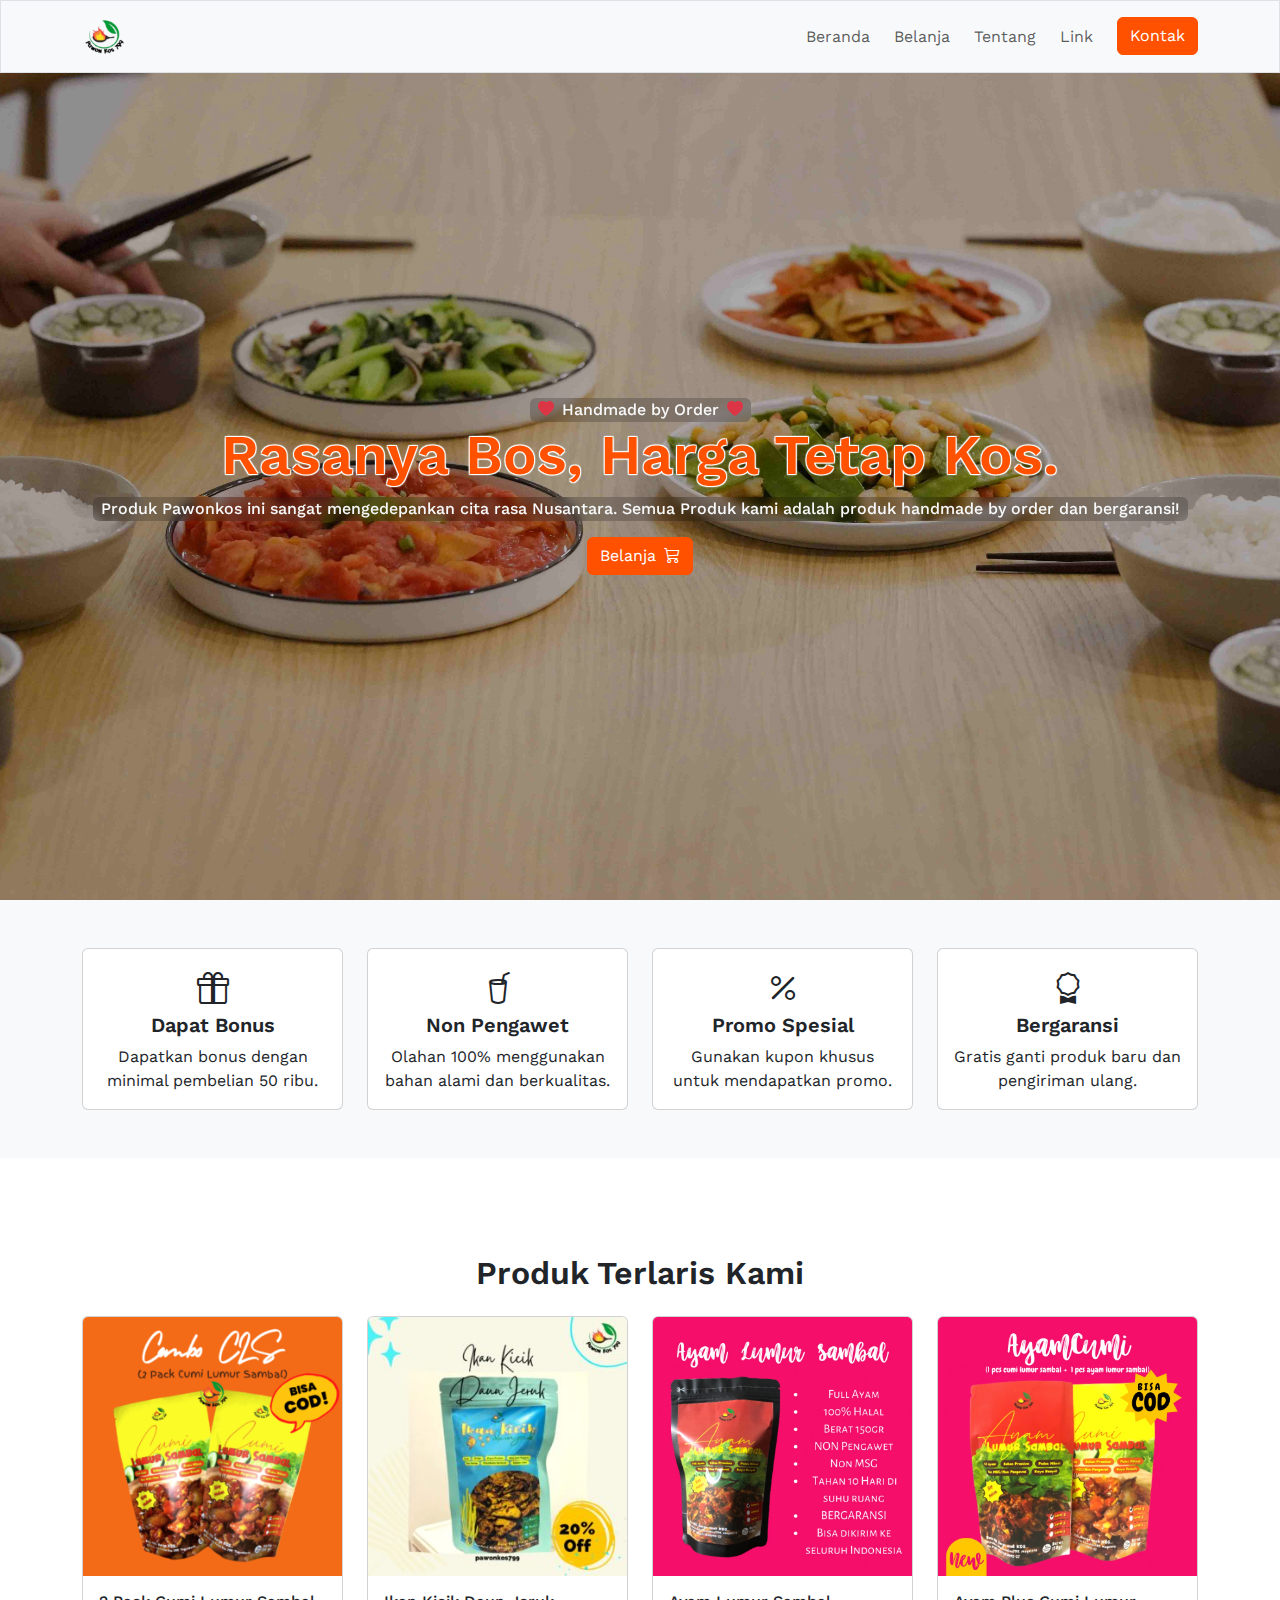
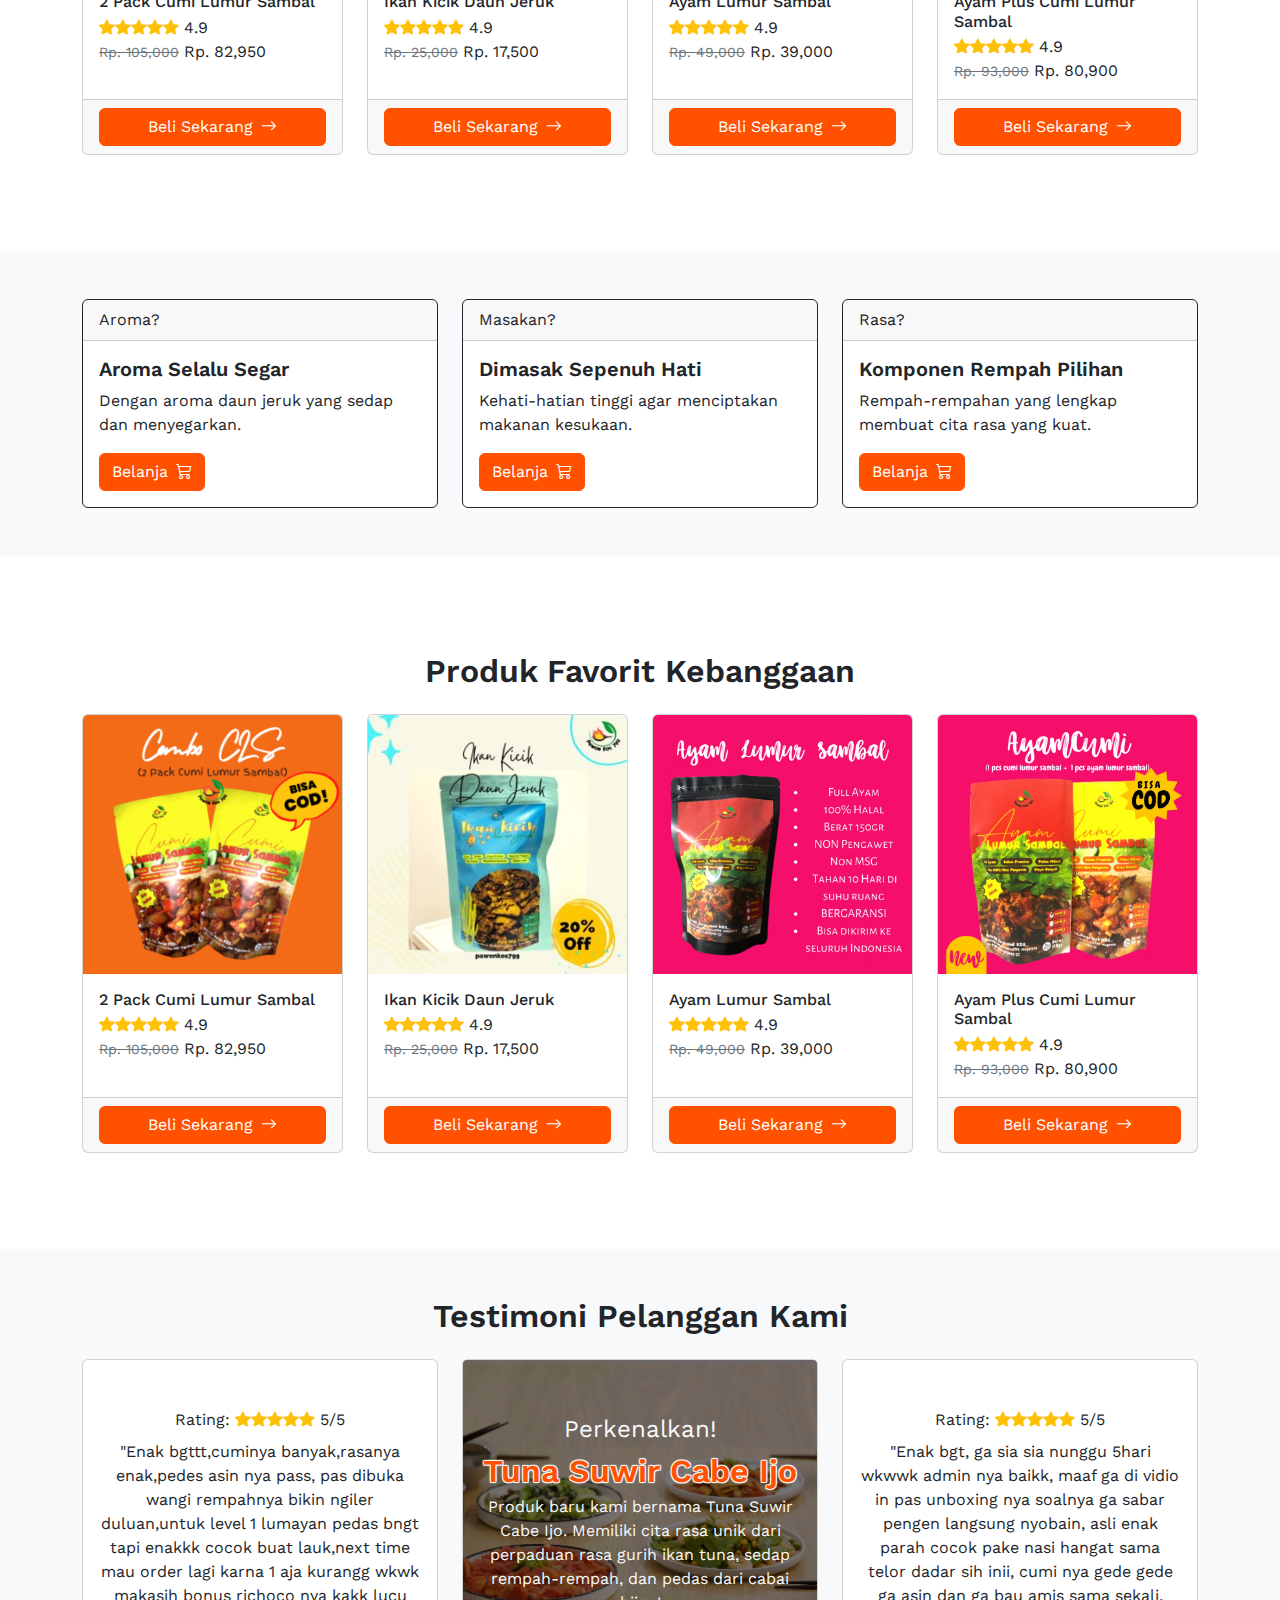
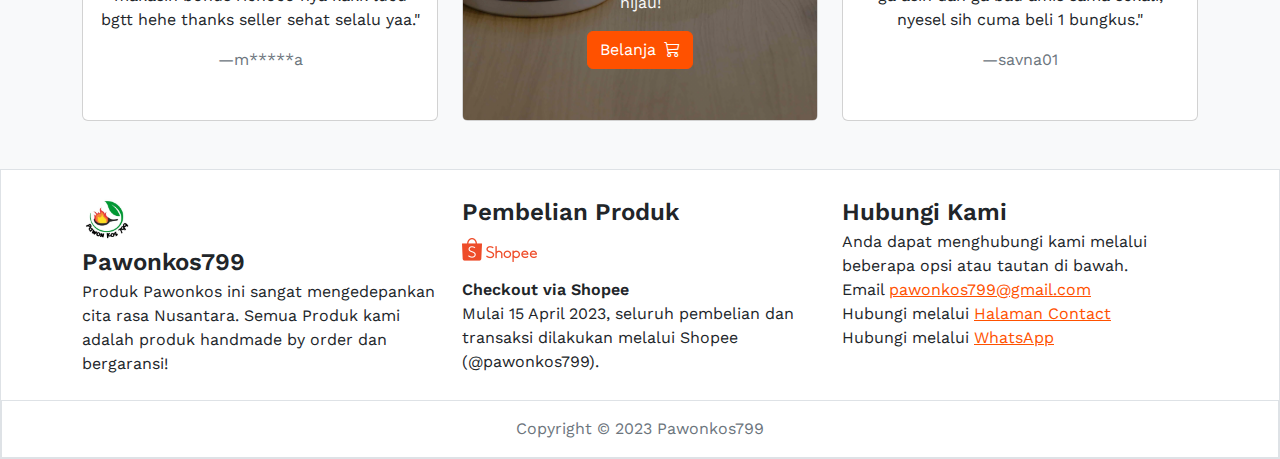
==== index.html @ 23545e0b "remove symbol-ed emoji" ====
<!DOCTYPE html>
<html lang="en">
    <head>
        <meta charset="UTF-8" />
        <meta http-equiv="X-UA-Compatible" content="IE=edge" />
        <meta name="viewport" content="width=device-width, initial-scale=1.0" />
        <title>Pawonkos799 - Rasa Bos Harga Kos</title>
        <meta name="description" content="Produk Pawonkos ini sangat mengedepankan cita rasa Nusantara. Semua Produk kami adalah produk handmade by order dan bergaransi!" />
        <link rel="stylesheet" href="/asset/css/main.css" />
        <link rel="stylesheet" href="/asset/css/utility.min.css" />
        <link rel="stylesheet" href="/asset/css/icon.css" />
        <script defer type="text/javascript" src="/asset/js/product.js"></script>
        <script defer type="text/javascript" src="/asset/js/main.js"></script>
        <script defer type="text/javascript" src="/asset/js/utility.min.js"></script>
        <script defer type="text/javascript" src="/asset/js/angular.min.js"></script>
        <script defer src="/asset/js/nov.js"></script>
        <link rel="shortcut icon" href="/favicon.ico" type="image/x-icon" />
        <link rel="manifest" href="/manifest.json" />
    </head>
    <body>
        <nav class="navbar navbar-expand-lg bg-body-tertiary border fixed-top" id="navBar"></nav>
        <header class="background-home">
            <div class="container d-flex header-100vh d-flex flex-column justify-content-center align-items-center text-center">
                <p class="m-0 px-2 acrylic-bg fw-medium text-light rounded-2"><i class="icon icon-heart-fill text-danger me-2"></i>Handmade by Order<i class="icon icon-heart-fill text-danger ms-2"></i></p>
                <h1 class="display-4 fw-semibold hero-title">Rasanya Bos, Harga Tetap Kos.</h1>
                <p class="px-2 acrylic-bg fw-medium text-light rounded-2">Produk Pawonkos ini sangat mengedepankan cita rasa Nusantara. Semua Produk kami adalah produk handmade by order dan bergaransi!</p>
                <a href="/shop/" class="btn btn-warning">Belanja<i class="icon icon-cart3 ms-2"></i></a>
            </div>
        </header>
        <main>
            <section class="bg-body-tertiary py-5 mb-5">
                <div class="container">
                    <div class="row row-cols-1 row-cols-md-2 row-cols-lg-4 g-4 text-center">
                        <div class="col">
                            <div class="card h-100">
                                <div class="card-body">
                                    <i class="icon icon-gift fs-2"></i>
                                    <h5 class="card-title fw-semibold">Dapat Bonus</h5>
                                    <p class="card-text">Dapatkan bonus dengan minimal pembelian 50 ribu.</p>
                                </div>
                            </div>
                        </div>
                        <div class="col">
                            <div class="card h-100">
                                <div class="card-body">
                                    <i class="icon icon-cup-straw fs-2"></i>
                                    <h5 class="card-title fw-semibold">Non Pengawet</h5>
                                    <p class="card-text">Olahan 100% menggunakan bahan alami dan berkualitas.</p>
                                </div>
                            </div>
                        </div>
                        <div class="col">
                            <div class="card h-100">
                                <div class="card-body">
                                    <i class="icon icon-percent fs-2"></i>
                                    <h5 class="card-title fw-semibold">Promo Spesial</h5>
                                    <p class="card-text">Gunakan kupon khusus untuk mendapatkan promo.</p>
                                </div>
                            </div>
                        </div>
                        <div class="col">
                            <div class="card h-100">
                                <div class="card-body">
                                    <i class="icon icon-award fs-2"></i>
                                    <h5 class="card-title fw-semibold">Bergaransi</h5>
                                    <p class="card-text">Gratis ganti produk baru dan pengiriman ulang.</p>
                                </div>
                            </div>
                        </div>
                    </div>
                </div>
            </section>
            <section class="py-5 mb-5">
                <div class="container">
                    <h2 class="fw-semibold text-center mb-4">Produk Terlaris Kami</h2>
                    <div class="responsiveProductList row row-cols-2 row-cols-lg-4 g-4" id="listFeaturedProducts"></div>
                </div>
            </section>
            <section class="bg-body-tertiary py-5 mb-5">
                <div class="container">
                    <div class="row row-cols-1 row-cols-lg-3 g-4">
                        <div class="col">
                            <div class="card border-dark h-100">
                                <div class="card-header">Aroma?</div>
                                <div class="card-body">
                                    <h5 class="card-title fw-semibold">Aroma Selalu Segar</h5>
                                    <p class="card-text">Dengan aroma daun jeruk yang sedap dan menyegarkan.</p>
                                    <a href="/shop/" class="btn btn-warning">Belanja<i class="icon icon-cart3 ms-2"></i></a>
                                </div>
                            </div>
                        </div>
                        <div class="col">
                            <div class="card border-dark h-100">
                                <div class="card-header">Masakan?</div>
                                <div class="card-body">
                                    <h5 class="card-title fw-semibold">Dimasak Sepenuh Hati</h5>
                                    <p class="card-text">Kehati-hatian tinggi agar menciptakan makanan kesukaan.</p>
                                    <a href="/shop/" class="btn btn-warning">Belanja<i class="icon icon-cart3 ms-2"></i></a>
                                </div>
                            </div>
                        </div>
                        <div class="col">
                            <div class="card border-dark h-100">
                                <div class="card-header">Rasa?</div>
                                <div class="card-body">
                                    <h5 class="card-title fw-semibold">Komponen Rempah Pilihan</h5>
                                    <p class="card-text">Rempah-rempahan yang lengkap membuat cita rasa yang kuat.</p>
                                    <a href="/shop/" class="btn btn-warning">Belanja<i class="icon icon-cart3 ms-2"></i></a>
                                </div>
                            </div>
                        </div>
                    </div>
                </div>
            </section>
            <section class="py-5 mb-5">
                <div class="container">
                    <h2 class="fw-semibold text-center mb-4">Produk Favorit Kebanggaan</h2>
                    <div class="responsiveProductList row row-cols-2 row-cols-lg-4 g-4" id="listFeaturedProducts"></div>
                </div>
            </section>
            <section class="py-5 bg-light">
                <div class="container">
                    <h2 class="fw-semibold text-center mb-4">Testimoni Pelanggan Kami</h2>
                    <div class="row row-cols-1 row-cols-lg-3 g-4">
                        <div class="col">
                            <div class="card h-100">
                                <div class="card-body py-5 text-center">
                                    Rating: <i class="icon icon-star-fill text-warning"></i><i class="icon icon-star-fill text-warning"></i><i class="icon icon-star-fill text-warning"></i><i class="icon icon-star-fill text-warning"></i><i class="icon icon-star-fill text-warning"></i> 5/5
                                    <p class="card-text mt-2">"Enak bgttt,cuminya banyak,rasanya enak,pedes asin nya pass, pas dibuka wangi rempahnya bikin ngiler duluan,untuk level 1 lumayan pedas bngt tapi enakkk cocok buat lauk,next time mau order lagi karna 1 aja kurangg wkwk makasih bonus richoco nya kakk lucu bgtt hehe thanks seller sehat selalu yaa."</p>
                                    <p class="card-text text-secondary">&mdash;m*****a</p>
                                </div>
                            </div>
                        </div>
                        <div class="col">
                            <div class="card h-100">
                                <div class="card-body py-5 rounded rounded-1 card-image">
                                    <div class="text-light h-100 d-flex flex-column justify-content-center align-items-center text-center">
                                        <span class="d-block fs-4">Perkenalkan!</span>
                                        <span class="fw-semibold fs-2 color-testimonial">Tuna Suwir Cabe Ijo</span>
                                        <p>Produk baru kami bernama Tuna Suwir Cabe Ijo. Memiliki cita rasa unik dari perpaduan rasa gurih ikan tuna, sedap rempah-rempah, dan pedas dari cabai hijau!</p>
                                        <a href="/shop/" class="btn btn-warning">Belanja<i class="icon icon-cart3 ms-2"></i></a>
                                    </div>
                                </div>
                            </div>
                        </div>
                        <div class="col">
                            <div class="card h-100">
                                <div class="card-body py-5 text-center">
                                    Rating: <i class="icon icon-star-fill text-warning"></i><i class="icon icon-star-fill text-warning"></i><i class="icon icon-star-fill text-warning"></i><i class="icon icon-star-fill text-warning"></i><i class="icon icon-star-fill text-warning"></i> 5/5
                                    <p class="card-text mt-2">"Enak bgt, ga sia sia nunggu 5hari wkwwk admin nya baikk, maaf ga di vidio in pas unboxing nya soalnya ga sabar pengen langsung nyobain, asli enak parah cocok pake nasi hangat sama telor dadar sih inii, cumi nya gede gede ga asin dan ga bau amis sama sekali, nyesel sih cuma beli 1 bungkus."</p>
                                    <p class="card-text text-secondary">&mdash;savna01</p>
                                </div>
                            </div>
                        </div>
                    </div>
                </div>
            </section>
            <button id="scrollTop" class="rounded-1" onclick="scrollTopAction()">
                <i class="icon icon-arrow-up-square-fill"></i>
            </button>
        </main>
        <footer class="border" id="footer"></footer>
        <script>
            if ("serviceWorker" in navigator) {
                navigator.serviceWorker.register("/sw.js", { scope: "/" })
            }
        </script>
    </body>
</html>
---- asset/css/main.css ----
@font-face {
    font-family: 'Work Sans';
    src: url(../font/work-sans.ttf);
}
/* #AIM-FOR-DEBUGGING,
* {
    outline: 1px solid #000000;
    background: rgba(255, 0, 0, 0.1) fixed;
} */
*::selection {
    color: #000000 !important;
    background-color: #ff5100 !important;
}
html body {
    font-family: 'Work Sans', sans-serif;
}
body::-webkit-scrollbar {
    display: none;
}
header,
main {
    animation-name: fadeIn;
    animation-duration: 1s;
    animation-fill-mode: forwards;
}
a.contactFooter {
    color: #ff5100 !important;
}
/* Root */
.form-control:focus {
    box-shadow: 0 0 0 0.25rem rgba(255, 153, 0, 0.25) !important;
}
#scrollTop {
    opacity: 0;
    right: 25px;
    bottom: 20px;
    z-index: 99;
    position: fixed;
    color: #ff5100;
    padding: 3px 8px;
    transition: 500ms all;
    background: #ffffff;
    border: 1px solid #ff5100;
    outline: 3px solid #ffffff;
}
.bg-pwk {
    color: #ffffff !important;
    background-color: #ff5100 !important;
}
.color-pwk {
    color: #ff5100 !important;
}
.border-pwk {
    border: 1px solid #ff5100 !important;
}
.link-pwk {
    color: #212529 !important;
}
.link-pwk:hover {
    color: #ffffff !important;
    background-color: #ff5100 !important;
}
.header-100vh {
    height: 100vh !important;
    padding-top: 73px !important;
}
.header-50vh {
    height: 50vh !important;
    padding-top: 73px !important;
}
.hero-title {
    color: #ff5100;
    text-shadow: -1px 1px 1px #ffffff, 1px 1px 1px #ffffff, 1px -1px 1px #ffffff, -1px -1px 1px #ffffff;
}
.background-home {
    height: 100vh;
    background-size: cover;
    background-position: center;
    background-repeat: no-repeat;
    background-image: linear-gradient(rgba(0, 0, 0, 0.3), rgba(0, 0, 0, 0.3)), url(/asset/image/hero.jpg);
}
.background-header {
    height: 50vh;
    background-size: cover;
    background-position: center;
    background-repeat: no-repeat;
    background-image: linear-gradient(rgba(0, 0, 0, 0.3), rgba(0, 0, 0, 0.3)), url(/asset/image/hero.jpg);
}
.vh-screen-header {
    min-height: calc(100vh - 50vh - 273.75px);
}
.card-image {
    background-size: cover;
    background-position: center;
    background-repeat: no-repeat;
    background-image: linear-gradient(rgba(0, 0, 0, 0.5), rgba(0, 0, 0, 0.5)), url(/asset/image/hero.jpg);
}
.color-testimonial {
    color: #ff5100;
    text-shadow: -1px 1px 1px #ffffff, 1px 1px 1px #ffffff, 1px -1px 1px #ffffff, -1px -1px 1px #ffffff;
}
.acrylic-bg {
    background-color: rgba(0, 0, 0, 0.2);
    backdrop-filter: blur(5px);
}
.searchBox {
    width: 30em !important;
}
@media (max-width: 768px) {
    .searchBox {
        width: 100% !important;
    }
}
@keyframes fadeIn {
    from {
        opacity: 0;
    }
    to {
        opacity: 1;
    }
}
---- asset/css/utility.min.css ----
@charset "UTF-8";:root,[data-root-theme=light]{--root-blue:#0d6efd;--root-indigo:#6610f2;--root-purple:#6f42c1;--root-pink:#d63384;--root-red:#dc3545;--root-orange:#fd7e14;--root-yellow:#ff5100;--root-green:#198754;--root-teal:#20c997;--root-cyan:#0dcaf0;--root-black:#000;--root-white:#fff;--root-gray:#6c757d;--root-gray-dark:#343a40;--root-gray-100:#f8f9fa;--root-gray-200:#e9ecef;--root-gray-300:#dee2e6;--root-gray-400:#ced4da;--root-gray-500:#adb5bd;--root-gray-600:#6c757d;--root-gray-700:#495057;--root-gray-800:#343a40;--root-gray-900:#212529;--root-primary:#0d6efd;--root-secondary:#6c757d;--root-success:#198754;--root-info:#0dcaf0;--root-warning:#ff5100;--root-danger:#dc3545;--root-light:#f8f9fa;--root-dark:#212529;--root-primary-rgb:13,110,253;--root-secondary-rgb:108,117,125;--root-success-rgb:25,135,84;--root-info-rgb:13,202,240;--root-warning-rgb:255,193,7;--root-danger-rgb:220,53,69;--root-light-rgb:248,249,250;--root-dark-rgb:33,37,41;--root-primary-text:#0a58ca;--root-secondary-text:#6c757d;--root-success-text:#146c43;--root-info-text:#087990;--root-warning-text:#997404;--root-danger-text:#b02a37;--root-light-text:#6c757d;--root-dark-text:#495057;--root-primary-bg-subtle:#cfe2ff;--root-secondary-bg-subtle:#f8f9fa;--root-success-bg-subtle:#d1e7dd;--root-info-bg-subtle:#cff4fc;--root-warning-bg-subtle:#fff3cd;--root-danger-bg-subtle:#f8d7da;--root-light-bg-subtle:#fcfcfd;--root-dark-bg-subtle:#ced4da;--root-primary-border-subtle:#9ec5fe;--root-secondary-border-subtle:#e9ecef;--root-success-border-subtle:#a3cfbb;--root-info-border-subtle:#9eeaf9;--root-warning-border-subtle:#ffe69c;--root-danger-border-subtle:#f1aeb5;--root-light-border-subtle:#e9ecef;--root-dark-border-subtle:#adb5bd;--root-white-rgb:255,255,255;--root-black-rgb:0,0,0;--root-body-color-rgb:33,37,41;--root-body-bg-rgb:255,255,255;--root-font-sans-serif:system-ui,-apple-system,"Segoe UI",Roboto,"Helvetica Neue","Noto Sans","Liberation Sans",Arial,sans-serif,"Apple Color Emoji","Segoe UI Emoji","Segoe UI Symbol","Noto Color Emoji";--root-font-monospace:SFMono-Regular,Menlo,Monaco,Consolas,"Liberation Mono","Courier New",monospace;--root-gradient:linear-gradient(180deg, rgba(255, 255, 255, 0.15), rgba(255, 255, 255, 0));--root-body-font-family:var(--root-font-sans-serif);--root-body-font-size:1rem;--root-body-font-weight:400;--root-body-line-height:1.5;--root-body-color:#212529;--root-emphasis-color:#000;--root-emphasis-color-rgb:0,0,0;--root-secondary-color:rgba(33, 37, 41, 0.75);--root-secondary-color-rgb:33,37,41;--root-secondary-bg:#e9ecef;--root-secondary-bg-rgb:233,236,239;--root-tertiary-color:rgba(33, 37, 41, 0.5);--root-tertiary-color-rgb:33,37,41;--root-tertiary-bg:#f8f9fa;--root-tertiary-bg-rgb:248,249,250;--root-body-bg:#fff;--root-body-bg-rgb:255,255,255;--root-link-color:#0d6efd;--root-link-color-rgb:13,110,253;--root-link-decoration:underline;--root-link-hover-color:#0a58ca;--root-link-hover-color-rgb:10,88,202;--root-code-color:#d63384;--root-highlight-bg:#fff3cd;--root-border-width:1px;--root-border-style:solid;--root-border-color:#dee2e6;--root-border-color-translucent:rgba(0, 0, 0, 0.175);--root-border-radius:0.375rem;--root-border-radius-sm:0.25rem;--root-border-radius-lg:0.5rem;--root-border-radius-xl:1rem;--root-border-radius-2xl:2rem;--root-border-radius-pill:50rem;--root-box-shadow:0 0.5rem 1rem rgba(var(--root-body-color-rgb), 0.15);--root-box-shadow-sm:0 0.125rem 0.25rem rgba(var(--root-body-color-rgb), 0.075);--root-box-shadow-lg:0 1rem 3rem rgba(var(--root-body-color-rgb), 0.175);--root-box-shadow-inset:inset 0 1px 2px rgba(var(--root-body-color-rgb), 0.075);--root-emphasis-color:#000;--root-form-control-bg:var(--root-body-bg);--root-form-control-disabled-bg:var(--root-secondary-bg);--root-highlight-bg:#fff3cd;--root-breakpoint-xs:0;--root-breakpoint-sm:576px;--root-breakpoint-md:768px;--root-breakpoint-lg:992px;--root-breakpoint-xl:1200px;--root-breakpoint-xxl:1400px}[data-root-theme=dark]{--root-body-color:#adb5bd;--root-body-color-rgb:173,181,189;--root-body-bg:#212529;--root-body-bg-rgb:33,37,41;--root-emphasis-color:#f8f9fa;--root-emphasis-color-rgb:248,249,250;--root-secondary-color:rgba(173, 181, 189, 0.75);--root-secondary-color-rgb:173,181,189;--root-secondary-bg:#343a40;--root-secondary-bg-rgb:52,58,64;--root-tertiary-color:rgba(173, 181, 189, 0.5);--root-tertiary-color-rgb:173,181,189;--root-tertiary-bg:#2b3035;--root-tertiary-bg-rgb:43,48,53;--root-emphasis-color:#fff;--root-primary-text:#6ea8fe;--root-secondary-text:#dee2e6;--root-success-text:#75b798;--root-info-text:#6edff6;--root-warning-text:#ffda6a;--root-danger-text:#ea868f;--root-light-text:#f8f9fa;--root-dark-text:#dee2e6;--root-primary-bg-subtle:#031633;--root-secondary-bg-subtle:#212529;--root-success-bg-subtle:#051b11;--root-info-bg-subtle:#032830;--root-warning-bg-subtle:#332701;--root-danger-bg-subtle:#2c0b0e;--root-light-bg-subtle:#343a40;--root-dark-bg-subtle:#1a1d20;--root-primary-border-subtle:#084298;--root-secondary-border-subtle:#495057;--root-success-border-subtle:#0f5132;--root-info-border-subtle:#055160;--root-warning-border-subtle:#664d03;--root-danger-border-subtle:#842029;--root-light-border-subtle:#495057;--root-dark-border-subtle:#343a40;--root-heading-color:#fff;--root-link-color:#6ea8fe;--root-link-hover-color:#9ec5fe;--root-link-color-rgb:110,168,254;--root-link-hover-color-rgb:158,197,254;--root-code-color:#e685b5;--root-border-color:#495057;--root-border-color-translucent:rgba(255, 255, 255, 0.15)}*,::after,::before{box-sizing:border-box}@media (prefers-reduced-motion:no-preference){:root{scroll-behavior:smooth}}body{margin:0;font-family:var(--root-body-font-family);font-size:var(--root-body-font-size);font-weight:var(--root-body-font-weight);line-height:var(--root-body-line-height);color:var(--root-body-color);text-align:var(--root-body-text-align);background-color:var(--root-body-bg);-webkit-text-size-adjust:100%;-webkit-tap-highlight-color:transparent}hr{margin:1rem 0;color:inherit;border:0;border-top:var(--root-border-width) solid;opacity:.25}.h1,.h2,.h3,.h4,.h5,.h6,h1,h2,h3,h4,h5,h6{margin-top:0;margin-bottom:.5rem;font-weight:500;line-height:1.2;color:var(--root-heading-color,inherit)}.h1,h1{font-size:calc(1.375rem + 1.5vw)}@media (min-width:1200px){.h1,h1{font-size:2.5rem}}.h2,h2{font-size:calc(1.325rem + .9vw)}@media (min-width:1200px){.h2,h2{font-size:2rem}}.h3,h3{font-size:calc(1.3rem + .6vw)}@media (min-width:1200px){.h3,h3{font-size:1.75rem}}.h4,h4{font-size:calc(1.275rem + .3vw)}@media (min-width:1200px){.h4,h4{font-size:1.5rem}}.h5,h5{font-size:1.25rem}.h6,h6{font-size:1rem}p{margin-top:0;margin-bottom:1rem}abbr[title]{-webkit-text-decoration:underline dotted;text-decoration:underline dotted;cursor:help;-webkit-text-decoration-skip-ink:none;text-decoration-skip-ink:none}address{margin-bottom:1rem;font-style:normal;line-height:inherit}ol,ul{padding-left:2rem}dl,ol,ul{margin-top:0;margin-bottom:1rem}ol ol,ol ul,ul ol,ul ul{margin-bottom:0}dt{font-weight:700}dd{margin-bottom:.5rem;margin-left:0}blockquote{margin:0 0 1rem}b,strong{font-weight:bolder}.small,small{font-size:.875em}.mark,mark{padding:.1875em;background-color:var(--root-highlight-bg)}sub,sup{position:relative;font-size:.75em;line-height:0;vertical-align:baseline}sub{bottom:-.25em}sup{top:-.5em}a{color:rgba(var(--root-link-color-rgb),var(--root-link-opacity,1));text-decoration:underline}a:hover{--root-link-color-rgb:var(--root-link-hover-color-rgb)}a:not([href]):not([class]),a:not([href]):not([class]):hover{color:inherit;text-decoration:none}code,kbd,pre,samp{font-family:var(--root-font-monospace);font-size:1em}pre{display:block;margin-top:0;margin-bottom:1rem;overflow:auto;font-size:.875em}pre code{font-size:inherit;color:inherit;word-break:normal}code{font-size:.875em;color:var(--root-code-color);word-wrap:break-word}a>code{color:inherit}kbd{padding:.1875rem .375rem;font-size:.875em;color:var(--root-body-bg);background-color:var(--root-body-color);border-radius:.25rem}kbd kbd{padding:0;font-size:1em}figure{margin:0 0 1rem}img,svg{vertical-align:middle}table{caption-side:bottom;border-collapse:collapse}caption{padding-top:.5rem;padding-bottom:.5rem;color:var(--root-secondary-color);text-align:left}th{text-align:inherit;text-align:-webkit-match-parent}tbody,td,tfoot,th,thead,tr{border-color:inherit;border-style:solid;border-width:0}label{display:inline-block}button{border-radius:0}button:focus:not(:focus-visible){outline:0}button,input,optgroup,select,textarea{margin:0;font-family:inherit;font-size:inherit;line-height:inherit}button,select{text-transform:none}[role=button]{cursor:pointer}select{word-wrap:normal}select:disabled{opacity:1}[list]:not([type=date]):not([type=datetime-local]):not([type=month]):not([type=week]):not([type=time])::-webkit-calendar-picker-indicator{display:none!important}[type=button],[type=reset],[type=submit],button{-webkit-appearance:button}[type=button]:not(:disabled),[type=reset]:not(:disabled),[type=submit]:not(:disabled),button:not(:disabled){cursor:pointer}::-moz-focus-inner{padding:0;border-style:none}textarea{resize:vertical}fieldset{min-width:0;padding:0;margin:0;border:0}legend{float:left;width:100%;padding:0;margin-bottom:.5rem;font-size:calc(1.275rem + .3vw);line-height:inherit}@media (min-width:1200px){legend{font-size:1.5rem}}legend+*{clear:left}::-webkit-datetime-edit-day-field,::-webkit-datetime-edit-fields-wrapper,::-webkit-datetime-edit-hour-field,::-webkit-datetime-edit-minute,::-webkit-datetime-edit-month-field,::-webkit-datetime-edit-text,::-webkit-datetime-edit-year-field{padding:0}::-webkit-inner-spin-button{height:auto}[type=search]{outline-offset:-2px;-webkit-appearance:textfield}::-webkit-search-decoration{-webkit-appearance:none}::-webkit-color-swatch-wrapper{padding:0}::-webkit-file-upload-button{font:inherit;-webkit-appearance:button}::file-selector-button{font:inherit;-webkit-appearance:button}output{display:inline-block}iframe{border:0}summary{display:list-item;cursor:pointer}progress{vertical-align:baseline}[hidden]{display:none!important}.lead{font-size:1.25rem;font-weight:300}.display-1{font-size:calc(1.625rem + 4.5vw);font-weight:300;line-height:1.2}@media (min-width:1200px){.display-1{font-size:5rem}}.display-2{font-size:calc(1.575rem + 3.9vw);font-weight:300;line-height:1.2}@media (min-width:1200px){.display-2{font-size:4.5rem}}.display-3{font-size:calc(1.525rem + 3.3vw);font-weight:300;line-height:1.2}@media (min-width:1200px){.display-3{font-size:4rem}}.display-4{font-size:calc(1.475rem + 2.7vw);font-weight:300;line-height:1.2}@media (min-width:1200px){.display-4{font-size:3.5rem}}.display-5{font-size:calc(1.425rem + 2.1vw);font-weight:300;line-height:1.2}@media (min-width:1200px){.display-5{font-size:3rem}}.display-6{font-size:calc(1.375rem + 1.5vw);font-weight:300;line-height:1.2}@media (min-width:1200px){.display-6{font-size:2.5rem}}.list-unstyled{padding-left:0;list-style:none}.list-inline{padding-left:0;list-style:none}.list-inline-item{display:inline-block}.list-inline-item:not(:last-child){margin-right:.5rem}.initialism{font-size:.875em;text-transform:uppercase}.blockquote{margin-bottom:1rem;font-size:1.25rem}.blockquote>:last-child{margin-bottom:0}.blockquote-footer{margin-top:-1rem;margin-bottom:1rem;font-size:.875em;color:#6c757d}.blockquote-footer::before{content:"— "}.img-fluid{max-width:100%;height:auto}.img-thumbnail{padding:.25rem;background-color:var(--root-body-bg);border:var(--root-border-width) solid var(--root-border-color);border-radius:var(--root-border-radius);max-width:100%;height:auto}.figure{display:inline-block}.figure-img{margin-bottom:.5rem;line-height:1}.figure-caption{font-size:.875em;color:var(--root-secondary-color)}.container,.container-fluid,.container-lg,.container-md,.container-sm,.container-xl,.container-xxl{--root-gutter-x:1.5rem;--root-gutter-y:0;width:100%;padding-right:calc(var(--root-gutter-x) * .5);padding-left:calc(var(--root-gutter-x) * .5);margin-right:auto;margin-left:auto}@media (min-width:576px){.container,.container-sm{max-width:540px}}@media (min-width:768px){.container,.container-md,.container-sm{max-width:720px}}@media (min-width:992px){.container,.container-lg,.container-md,.container-sm{max-width:960px}}@media (min-width:1200px){.container,.container-lg,.container-md,.container-sm,.container-xl{max-width:1140px}}@media (min-width:1400px){.container,.container-lg,.container-md,.container-sm,.container-xl,.container-xxl{max-width:1320px}}.row{--root-gutter-x:1.5rem;--root-gutter-y:0;display:flex;flex-wrap:wrap;margin-top:calc(-1 * var(--root-gutter-y));margin-right:calc(-.5 * var(--root-gutter-x));margin-left:calc(-.5 * var(--root-gutter-x))}.row>*{flex-shrink:0;width:100%;max-width:100%;padding-right:calc(var(--root-gutter-x) * .5);padding-left:calc(var(--root-gutter-x) * .5);margin-top:var(--root-gutter-y)}.col{flex:1 0 0%}.row-cols-auto>*{flex:0 0 auto;width:auto}.row-cols-1>*{flex:0 0 auto;width:100%}.row-cols-2>*{flex:0 0 auto;width:50%}.row-cols-3>*{flex:0 0 auto;width:33.3333333333%}.row-cols-4>*{flex:0 0 auto;width:25%}.row-cols-5>*{flex:0 0 auto;width:20%}.row-cols-6>*{flex:0 0 auto;width:16.6666666667%}.col-auto{flex:0 0 auto;width:auto}.col-1{flex:0 0 auto;width:8.33333333%}.col-2{flex:0 0 auto;width:16.66666667%}.col-3{flex:0 0 auto;width:25%}.col-4{flex:0 0 auto;width:33.33333333%}.col-5{flex:0 0 auto;width:41.66666667%}.col-6{flex:0 0 auto;width:50%}.col-7{flex:0 0 auto;width:58.33333333%}.col-8{flex:0 0 auto;width:66.66666667%}.col-9{flex:0 0 auto;width:75%}.col-10{flex:0 0 auto;width:83.33333333%}.col-11{flex:0 0 auto;width:91.66666667%}.col-12{flex:0 0 auto;width:100%}.offset-1{margin-left:8.33333333%}.offset-2{margin-left:16.66666667%}.offset-3{margin-left:25%}.offset-4{margin-left:33.33333333%}.offset-5{margin-left:41.66666667%}.offset-6{margin-left:50%}.offset-7{margin-left:58.33333333%}.offset-8{margin-left:66.66666667%}.offset-9{margin-left:75%}.offset-10{margin-left:83.33333333%}.offset-11{margin-left:91.66666667%}.g-0,.gx-0{--root-gutter-x:0}.g-0,.gy-0{--root-gutter-y:0}.g-1,.gx-1{--root-gutter-x:0.25rem}.g-1,.gy-1{--root-gutter-y:0.25rem}.g-2,.gx-2{--root-gutter-x:0.5rem}.g-2,.gy-2{--root-gutter-y:0.5rem}.g-3,.gx-3{--root-gutter-x:1rem}.g-3,.gy-3{--root-gutter-y:1rem}.g-4,.gx-4{--root-gutter-x:1.5rem}.g-4,.gy-4{--root-gutter-y:1.5rem}.g-5,.gx-5{--root-gutter-x:3rem}.g-5,.gy-5{--root-gutter-y:3rem}@media (min-width:576px){.col-sm{flex:1 0 0%}.row-cols-sm-auto>*{flex:0 0 auto;width:auto}.row-cols-sm-1>*{flex:0 0 auto;width:100%}.row-cols-sm-2>*{flex:0 0 auto;width:50%}.row-cols-sm-3>*{flex:0 0 auto;width:33.3333333333%}.row-cols-sm-4>*{flex:0 0 auto;width:25%}.row-cols-sm-5>*{flex:0 0 auto;width:20%}.row-cols-sm-6>*{flex:0 0 auto;width:16.6666666667%}.col-sm-auto{flex:0 0 auto;width:auto}.col-sm-1{flex:0 0 auto;width:8.33333333%}.col-sm-2{flex:0 0 auto;width:16.66666667%}.col-sm-3{flex:0 0 auto;width:25%}.col-sm-4{flex:0 0 auto;width:33.33333333%}.col-sm-5{flex:0 0 auto;width:41.66666667%}.col-sm-6{flex:0 0 auto;width:50%}.col-sm-7{flex:0 0 auto;width:58.33333333%}.col-sm-8{flex:0 0 auto;width:66.66666667%}.col-sm-9{flex:0 0 auto;width:75%}.col-sm-10{flex:0 0 auto;width:83.33333333%}.col-sm-11{flex:0 0 auto;width:91.66666667%}.col-sm-12{flex:0 0 auto;width:100%}.offset-sm-0{margin-left:0}.offset-sm-1{margin-left:8.33333333%}.offset-sm-2{margin-left:16.66666667%}.offset-sm-3{margin-left:25%}.offset-sm-4{margin-left:33.33333333%}.offset-sm-5{margin-left:41.66666667%}.offset-sm-6{margin-left:50%}.offset-sm-7{margin-left:58.33333333%}.offset-sm-8{margin-left:66.66666667%}.offset-sm-9{margin-left:75%}.offset-sm-10{margin-left:83.33333333%}.offset-sm-11{margin-left:91.66666667%}.g-sm-0,.gx-sm-0{--root-gutter-x:0}.g-sm-0,.gy-sm-0{--root-gutter-y:0}.g-sm-1,.gx-sm-1{--root-gutter-x:0.25rem}.g-sm-1,.gy-sm-1{--root-gutter-y:0.25rem}.g-sm-2,.gx-sm-2{--root-gutter-x:0.5rem}.g-sm-2,.gy-sm-2{--root-gutter-y:0.5rem}.g-sm-3,.gx-sm-3{--root-gutter-x:1rem}.g-sm-3,.gy-sm-3{--root-gutter-y:1rem}.g-sm-4,.gx-sm-4{--root-gutter-x:1.5rem}.g-sm-4,.gy-sm-4{--root-gutter-y:1.5rem}.g-sm-5,.gx-sm-5{--root-gutter-x:3rem}.g-sm-5,.gy-sm-5{--root-gutter-y:3rem}}@media (min-width:768px){.col-md{flex:1 0 0%}.row-cols-md-auto>*{flex:0 0 auto;width:auto}.row-cols-md-1>*{flex:0 0 auto;width:100%}.row-cols-md-2>*{flex:0 0 auto;width:50%}.row-cols-md-3>*{flex:0 0 auto;width:33.3333333333%}.row-cols-md-4>*{flex:0 0 auto;width:25%}.row-cols-md-5>*{flex:0 0 auto;width:20%}.row-cols-md-6>*{flex:0 0 auto;width:16.6666666667%}.col-md-auto{flex:0 0 auto;width:auto}.col-md-1{flex:0 0 auto;width:8.33333333%}.col-md-2{flex:0 0 auto;width:16.66666667%}.col-md-3{flex:0 0 auto;width:25%}.col-md-4{flex:0 0 auto;width:33.33333333%}.col-md-5{flex:0 0 auto;width:41.66666667%}.col-md-6{flex:0 0 auto;width:50%}.col-md-7{flex:0 0 auto;width:58.33333333%}.col-md-8{flex:0 0 auto;width:66.66666667%}.col-md-9{flex:0 0 auto;width:75%}.col-md-10{flex:0 0 auto;width:83.33333333%}.col-md-11{flex:0 0 auto;width:91.66666667%}.col-md-12{flex:0 0 auto;width:100%}.offset-md-0{margin-left:0}.offset-md-1{margin-left:8.33333333%}.offset-md-2{margin-left:16.66666667%}.offset-md-3{margin-left:25%}.offset-md-4{margin-left:33.33333333%}.offset-md-5{margin-left:41.66666667%}.offset-md-6{margin-left:50%}.offset-md-7{margin-left:58.33333333%}.offset-md-8{margin-left:66.66666667%}.offset-md-9{margin-left:75%}.offset-md-10{margin-left:83.33333333%}.offset-md-11{margin-left:91.66666667%}.g-md-0,.gx-md-0{--root-gutter-x:0}.g-md-0,.gy-md-0{--root-gutter-y:0}.g-md-1,.gx-md-1{--root-gutter-x:0.25rem}.g-md-1,.gy-md-1{--root-gutter-y:0.25rem}.g-md-2,.gx-md-2{--root-gutter-x:0.5rem}.g-md-2,.gy-md-2{--root-gutter-y:0.5rem}.g-md-3,.gx-md-3{--root-gutter-x:1rem}.g-md-3,.gy-md-3{--root-gutter-y:1rem}.g-md-4,.gx-md-4{--root-gutter-x:1.5rem}.g-md-4,.gy-md-4{--root-gutter-y:1.5rem}.g-md-5,.gx-md-5{--root-gutter-x:3rem}.g-md-5,.gy-md-5{--root-gutter-y:3rem}}@media (min-width:992px){.col-lg{flex:1 0 0%}.row-cols-lg-auto>*{flex:0 0 auto;width:auto}.row-cols-lg-1>*{flex:0 0 auto;width:100%}.row-cols-lg-2>*{flex:0 0 auto;width:50%}.row-cols-lg-3>*{flex:0 0 auto;width:33.3333333333%}.row-cols-lg-4>*{flex:0 0 auto;width:25%}.row-cols-lg-5>*{flex:0 0 auto;width:20%}.row-cols-lg-6>*{flex:0 0 auto;width:16.6666666667%}.col-lg-auto{flex:0 0 auto;width:auto}.col-lg-1{flex:0 0 auto;width:8.33333333%}.col-lg-2{flex:0 0 auto;width:16.66666667%}.col-lg-3{flex:0 0 auto;width:25%}.col-lg-4{flex:0 0 auto;width:33.33333333%}.col-lg-5{flex:0 0 auto;width:41.66666667%}.col-lg-6{flex:0 0 auto;width:50%}.col-lg-7{flex:0 0 auto;width:58.33333333%}.col-lg-8{flex:0 0 auto;width:66.66666667%}.col-lg-9{flex:0 0 auto;width:75%}.col-lg-10{flex:0 0 auto;width:83.33333333%}.col-lg-11{flex:0 0 auto;width:91.66666667%}.col-lg-12{flex:0 0 auto;width:100%}.offset-lg-0{margin-left:0}.offset-lg-1{margin-left:8.33333333%}.offset-lg-2{margin-left:16.66666667%}.offset-lg-3{margin-left:25%}.offset-lg-4{margin-left:33.33333333%}.offset-lg-5{margin-left:41.66666667%}.offset-lg-6{margin-left:50%}.offset-lg-7{margin-left:58.33333333%}.offset-lg-8{margin-left:66.66666667%}.offset-lg-9{margin-left:75%}.offset-lg-10{margin-left:83.33333333%}.offset-lg-11{margin-left:91.66666667%}.g-lg-0,.gx-lg-0{--root-gutter-x:0}.g-lg-0,.gy-lg-0{--root-gutter-y:0}.g-lg-1,.gx-lg-1{--root-gutter-x:0.25rem}.g-lg-1,.gy-lg-1{--root-gutter-y:0.25rem}.g-lg-2,.gx-lg-2{--root-gutter-x:0.5rem}.g-lg-2,.gy-lg-2{--root-gutter-y:0.5rem}.g-lg-3,.gx-lg-3{--root-gutter-x:1rem}.g-lg-3,.gy-lg-3{--root-gutter-y:1rem}.g-lg-4,.gx-lg-4{--root-gutter-x:1.5rem}.g-lg-4,.gy-lg-4{--root-gutter-y:1.5rem}.g-lg-5,.gx-lg-5{--root-gutter-x:3rem}.g-lg-5,.gy-lg-5{--root-gutter-y:3rem}}@media (min-width:1200px){.col-xl{flex:1 0 0%}.row-cols-xl-auto>*{flex:0 0 auto;width:auto}.row-cols-xl-1>*{flex:0 0 auto;width:100%}.row-cols-xl-2>*{flex:0 0 auto;width:50%}.row-cols-xl-3>*{flex:0 0 auto;width:33.3333333333%}.row-cols-xl-4>*{flex:0 0 auto;width:25%}.row-cols-xl-5>*{flex:0 0 auto;width:20%}.row-cols-xl-6>*{flex:0 0 auto;width:16.6666666667%}.col-xl-auto{flex:0 0 auto;width:auto}.col-xl-1{flex:0 0 auto;width:8.33333333%}.col-xl-2{flex:0 0 auto;width:16.66666667%}.col-xl-3{flex:0 0 auto;width:25%}.col-xl-4{flex:0 0 auto;width:33.33333333%}.col-xl-5{flex:0 0 auto;width:41.66666667%}.col-xl-6{flex:0 0 auto;width:50%}.col-xl-7{flex:0 0 auto;width:58.33333333%}.col-xl-8{flex:0 0 auto;width:66.66666667%}.col-xl-9{flex:0 0 auto;width:75%}.col-xl-10{flex:0 0 auto;width:83.33333333%}.col-xl-11{flex:0 0 auto;width:91.66666667%}.col-xl-12{flex:0 0 auto;width:100%}.offset-xl-0{margin-left:0}.offset-xl-1{margin-left:8.33333333%}.offset-xl-2{margin-left:16.66666667%}.offset-xl-3{margin-left:25%}.offset-xl-4{margin-left:33.33333333%}.offset-xl-5{margin-left:41.66666667%}.offset-xl-6{margin-left:50%}.offset-xl-7{margin-left:58.33333333%}.offset-xl-8{margin-left:66.66666667%}.offset-xl-9{margin-left:75%}.offset-xl-10{margin-left:83.33333333%}.offset-xl-11{margin-left:91.66666667%}.g-xl-0,.gx-xl-0{--root-gutter-x:0}.g-xl-0,.gy-xl-0{--root-gutter-y:0}.g-xl-1,.gx-xl-1{--root-gutter-x:0.25rem}.g-xl-1,.gy-xl-1{--root-gutter-y:0.25rem}.g-xl-2,.gx-xl-2{--root-gutter-x:0.5rem}.g-xl-2,.gy-xl-2{--root-gutter-y:0.5rem}.g-xl-3,.gx-xl-3{--root-gutter-x:1rem}.g-xl-3,.gy-xl-3{--root-gutter-y:1rem}.g-xl-4,.gx-xl-4{--root-gutter-x:1.5rem}.g-xl-4,.gy-xl-4{--root-gutter-y:1.5rem}.g-xl-5,.gx-xl-5{--root-gutter-x:3rem}.g-xl-5,.gy-xl-5{--root-gutter-y:3rem}}@media (min-width:1400px){.col-xxl{flex:1 0 0%}.row-cols-xxl-auto>*{flex:0 0 auto;width:auto}.row-cols-xxl-1>*{flex:0 0 auto;width:100%}.row-cols-xxl-2>*{flex:0 0 auto;width:50%}.row-cols-xxl-3>*{flex:0 0 auto;width:33.3333333333%}.row-cols-xxl-4>*{flex:0 0 auto;width:25%}.row-cols-xxl-5>*{flex:0 0 auto;width:20%}.row-cols-xxl-6>*{flex:0 0 auto;width:16.6666666667%}.col-xxl-auto{flex:0 0 auto;width:auto}.col-xxl-1{flex:0 0 auto;width:8.33333333%}.col-xxl-2{flex:0 0 auto;width:16.66666667%}.col-xxl-3{flex:0 0 auto;width:25%}.col-xxl-4{flex:0 0 auto;width:33.33333333%}.col-xxl-5{flex:0 0 auto;width:41.66666667%}.col-xxl-6{flex:0 0 auto;width:50%}.col-xxl-7{flex:0 0 auto;width:58.33333333%}.col-xxl-8{flex:0 0 auto;width:66.66666667%}.col-xxl-9{flex:0 0 auto;width:75%}.col-xxl-10{flex:0 0 auto;width:83.33333333%}.col-xxl-11{flex:0 0 auto;width:91.66666667%}.col-xxl-12{flex:0 0 auto;width:100%}.offset-xxl-0{margin-left:0}.offset-xxl-1{margin-left:8.33333333%}.offset-xxl-2{margin-left:16.66666667%}.offset-xxl-3{margin-left:25%}.offset-xxl-4{margin-left:33.33333333%}.offset-xxl-5{margin-left:41.66666667%}.offset-xxl-6{margin-left:50%}.offset-xxl-7{margin-left:58.33333333%}.offset-xxl-8{margin-left:66.66666667%}.offset-xxl-9{margin-left:75%}.offset-xxl-10{margin-left:83.33333333%}.offset-xxl-11{margin-left:91.66666667%}.g-xxl-0,.gx-xxl-0{--root-gutter-x:0}.g-xxl-0,.gy-xxl-0{--root-gutter-y:0}.g-xxl-1,.gx-xxl-1{--root-gutter-x:0.25rem}.g-xxl-1,.gy-xxl-1{--root-gutter-y:0.25rem}.g-xxl-2,.gx-xxl-2{--root-gutter-x:0.5rem}.g-xxl-2,.gy-xxl-2{--root-gutter-y:0.5rem}.g-xxl-3,.gx-xxl-3{--root-gutter-x:1rem}.g-xxl-3,.gy-xxl-3{--root-gutter-y:1rem}.g-xxl-4,.gx-xxl-4{--root-gutter-x:1.5rem}.g-xxl-4,.gy-xxl-4{--root-gutter-y:1.5rem}.g-xxl-5,.gx-xxl-5{--root-gutter-x:3rem}.g-xxl-5,.gy-xxl-5{--root-gutter-y:3rem}}.table{--root-table-color:var(--root-body-color);--root-table-bg:transparent;--root-table-border-color:var(--root-border-color);--root-table-accent-bg:transparent;--root-table-striped-color:var(--root-body-color);--root-table-striped-bg:rgba(0, 0, 0, 0.05);--root-table-active-color:var(--root-body-color);--root-table-active-bg:rgba(0, 0, 0, 0.1);--root-table-hover-color:var(--root-body-color);--root-table-hover-bg:rgba(0, 0, 0, 0.075);width:100%;margin-bottom:1rem;color:var(--root-table-color);vertical-align:top;border-color:var(--root-table-border-color)}.table>:not(caption)>*>*{padding:.5rem .5rem;background-color:var(--root-table-bg);border-bottom-width:var(--root-border-width);box-shadow:inset 0 0 0 9999px var(--root-table-accent-bg)}.table>tbody{vertical-align:inherit}.table>thead{vertical-align:bottom}.table-group-divider{border-top:calc(var(--root-border-width) * 2) solid currentcolor}.caption-top{caption-side:top}.table-sm>:not(caption)>*>*{padding:.25rem .25rem}.table-bordered>:not(caption)>*{border-width:var(--root-border-width) 0}.table-bordered>:not(caption)>*>*{border-width:0 var(--root-border-width)}.table-borderless>:not(caption)>*>*{border-bottom-width:0}.table-borderless>:not(:first-child){border-top-width:0}.table-striped>tbody>tr:nth-of-type(odd)>*{--root-table-accent-bg:var(--root-table-striped-bg);color:var(--root-table-striped-color)}.table-striped-columns>:not(caption)>tr>:nth-child(2n){--root-table-accent-bg:var(--root-table-striped-bg);color:var(--root-table-striped-color)}.table-active{--root-table-accent-bg:var(--root-table-active-bg);color:var(--root-table-active-color)}.table-hover>tbody>tr:hover>*{--root-table-accent-bg:var(--root-table-hover-bg);color:var(--root-table-hover-color)}.table-primary{--root-table-color:#000;--root-table-bg:#cfe2ff;--root-table-border-color:#bacbe6;--root-table-striped-bg:#c5d7f2;--root-table-striped-color:#000;--root-table-active-bg:#bacbe6;--root-table-active-color:#000;--root-table-hover-bg:#bfd1ec;--root-table-hover-color:#000;color:var(--root-table-color);border-color:var(--root-table-border-color)}.table-secondary{--root-table-color:#000;--root-table-bg:#e2e3e5;--root-table-border-color:#cbccce;--root-table-striped-bg:#d7d8da;--root-table-striped-color:#000;--root-table-active-bg:#cbccce;--root-table-active-color:#000;--root-table-hover-bg:#d1d2d4;--root-table-hover-color:#000;color:var(--root-table-color);border-color:var(--root-table-border-color)}.table-success{--root-table-color:#000;--root-table-bg:#d1e7dd;--root-table-border-color:#bcd0c7;--root-table-striped-bg:#c7dbd2;--root-table-striped-color:#000;--root-table-active-bg:#bcd0c7;--root-table-active-color:#000;--root-table-hover-bg:#c1d6cc;--root-table-hover-color:#000;color:var(--root-table-color);border-color:var(--root-table-border-color)}.table-info{--root-table-color:#000;--root-table-bg:#cff4fc;--root-table-border-color:#badce3;--root-table-striped-bg:#c5e8ef;--root-table-striped-color:#000;--root-table-active-bg:#badce3;--root-table-active-color:#000;--root-table-hover-bg:#bfe2e9;--root-table-hover-color:#000;color:var(--root-table-color);border-color:var(--root-table-border-color)}.table-warning{--root-table-color:#000;--root-table-bg:#fff3cd;--root-table-border-color:#e6dbb9;--root-table-striped-bg:#f2e7c3;--root-table-striped-color:#000;--root-table-active-bg:#e6dbb9;--root-table-active-color:#000;--root-table-hover-bg:#ece1be;--root-table-hover-color:#000;color:var(--root-table-color);border-color:var(--root-table-border-color)}.table-danger{--root-table-color:#000;--root-table-bg:#f8d7da;--root-table-border-color:#dfc2c4;--root-table-striped-bg:#eccccf;--root-table-striped-color:#000;--root-table-active-bg:#dfc2c4;--root-table-active-color:#000;--root-table-hover-bg:#e5c7ca;--root-table-hover-color:#000;color:var(--root-table-color);border-color:var(--root-table-border-color)}.table-light{--root-table-color:#000;--root-table-bg:#f8f9fa;--root-table-border-color:#dfe0e1;--root-table-striped-bg:#ecedee;--root-table-striped-color:#000;--root-table-active-bg:#dfe0e1;--root-table-active-color:#000;--root-table-hover-bg:#e5e6e7;--root-table-hover-color:#000;color:var(--root-table-color);border-color:var(--root-table-border-color)}.table-dark{--root-table-color:#fff;--root-table-bg:#212529;--root-table-border-color:#373b3e;--root-table-striped-bg:#2c3034;--root-table-striped-color:#fff;--root-table-active-bg:#373b3e;--root-table-active-color:#fff;--root-table-hover-bg:#323539;--root-table-hover-color:#fff;color:var(--root-table-color);border-color:var(--root-table-border-color)}.table-responsive{overflow-x:auto;-webkit-overflow-scrolling:touch}@media (max-width:575.98px){.table-responsive-sm{overflow-x:auto;-webkit-overflow-scrolling:touch}}@media (max-width:767.98px){.table-responsive-md{overflow-x:auto;-webkit-overflow-scrolling:touch}}@media (max-width:991.98px){.table-responsive-lg{overflow-x:auto;-webkit-overflow-scrolling:touch}}@media (max-width:1199.98px){.table-responsive-xl{overflow-x:auto;-webkit-overflow-scrolling:touch}}@media (max-width:1399.98px){.table-responsive-xxl{overflow-x:auto;-webkit-overflow-scrolling:touch}}.form-label{margin-bottom:.5rem}.col-form-label{padding-top:calc(.375rem + var(--root-border-width));padding-bottom:calc(.375rem + var(--root-border-width));margin-bottom:0;font-size:inherit;line-height:1.5}.col-form-label-lg{padding-top:calc(.5rem + var(--root-border-width));padding-bottom:calc(.5rem + var(--root-border-width));font-size:1.25rem}.col-form-label-sm{padding-top:calc(.25rem + var(--root-border-width));padding-bottom:calc(.25rem + var(--root-border-width));font-size:.875rem}.form-text{margin-top:.25rem;font-size:.875em;color:var(--root-secondary-color)}.form-control{display:block;width:100%;padding:.375rem .75rem;font-size:1rem;font-weight:400;line-height:1.5;color:var(--root-body-color);background-color:var(--root-form-control-bg);background-clip:padding-box;border:var(--root-border-width) solid var(--root-border-color);-webkit-appearance:none;-moz-appearance:none;appearance:none;border-radius:.375rem;transition:border-color .15s ease-in-out,box-shadow .15s ease-in-out}@media (prefers-reduced-motion:reduce){.form-control{transition:none}}.form-control[type=file]{overflow:hidden}.form-control[type=file]:not(:disabled):not([readonly]){cursor:pointer}.form-control:focus{color:var(--root-body-color);background-color:var(--root-form-control-bg);border-color:#86b7fe;outline:0;box-shadow:0 0 0 .25rem rgba(105, 105, 105, .25)}.form-control::-webkit-date-and-time-value{height:1.5em}.form-control::-webkit-datetime-edit{display:block;padding:0}.form-control::-moz-placeholder{color:var(--root-secondary-color);opacity:1}.form-control::placeholder{color:var(--root-secondary-color);opacity:1}.form-control:disabled{background-color:var(--root-form-control-disabled-bg);opacity:1}.form-control::-webkit-file-upload-button{padding:.375rem .75rem;margin:-.375rem -.75rem;-webkit-margin-end:.75rem;margin-inline-end:.75rem;color:var(--root-body-color);background-color:var(--root-tertiary-bg);pointer-events:none;border-color:inherit;border-style:solid;border-width:0;border-inline-end-width:var(--root-border-width);border-radius:0;-webkit-transition:color .15s ease-in-out,background-color .15s ease-in-out,border-color .15s ease-in-out,box-shadow .15s ease-in-out;transition:color .15s ease-in-out,background-color .15s ease-in-out,border-color .15s ease-in-out,box-shadow .15s ease-in-out}.form-control::file-selector-button{padding:.375rem .75rem;margin:-.375rem -.75rem;-webkit-margin-end:.75rem;margin-inline-end:.75rem;color:var(--root-body-color);background-color:var(--root-tertiary-bg);pointer-events:none;border-color:inherit;border-style:solid;border-width:0;border-inline-end-width:var(--root-border-width);border-radius:0;transition:color .15s ease-in-out,background-color .15s ease-in-out,border-color .15s ease-in-out,box-shadow .15s ease-in-out}@media (prefers-reduced-motion:reduce){.form-control::-webkit-file-upload-button{-webkit-transition:none;transition:none}.form-control::file-selector-button{transition:none}}.form-control:hover:not(:disabled):not([readonly])::-webkit-file-upload-button{background-color:var(--root-secondary-bg)}.form-control:hover:not(:disabled):not([readonly])::file-selector-button{background-color:var(--root-secondary-bg)}.form-control-plaintext{display:block;width:100%;padding:.375rem 0;margin-bottom:0;line-height:1.5;color:var(--root-body-color);background-color:transparent;border:solid transparent;border-width:var(--root-border-width) 0}.form-control-plaintext:focus{outline:0}.form-control-plaintext.form-control-lg,.form-control-plaintext.form-control-sm{padding-right:0;padding-left:0}.form-control-sm{min-height:calc(1.5em + .5rem + calc(var(--root-border-width) * 2));padding:.25rem .5rem;font-size:.875rem;border-radius:.25rem}.form-control-sm::-webkit-file-upload-button{padding:.25rem .5rem;margin:-.25rem -.5rem;-webkit-margin-end:.5rem;margin-inline-end:.5rem}.form-control-sm::file-selector-button{padding:.25rem .5rem;margin:-.25rem -.5rem;-webkit-margin-end:.5rem;margin-inline-end:.5rem}.form-control-lg{min-height:calc(1.5em + 1rem + calc(var(--root-border-width) * 2));padding:.5rem 1rem;font-size:1.25rem;border-radius:.5rem}.form-control-lg::-webkit-file-upload-button{padding:.5rem 1rem;margin:-.5rem -1rem;-webkit-margin-end:1rem;margin-inline-end:1rem}.form-control-lg::file-selector-button{padding:.5rem 1rem;margin:-.5rem -1rem;-webkit-margin-end:1rem;margin-inline-end:1rem}textarea.form-control{min-height:calc(1.5em + .75rem + calc(var(--root-border-width) * 2))}textarea.form-control-sm{min-height:calc(1.5em + .5rem + calc(var(--root-border-width) * 2))}textarea.form-control-lg{min-height:calc(1.5em + 1rem + calc(var(--root-border-width) * 2))}.form-control-color{width:3rem;height:calc(1.5em + .75rem + calc(var(--root-border-width) * 2));padding:.375rem}.form-control-color:not(:disabled):not([readonly]){cursor:pointer}.form-control-color::-moz-color-swatch{border:0!important;border-radius:.375rem}.form-control-color::-webkit-color-swatch{border-radius:.375rem}.form-control-color.form-control-sm{height:calc(1.5em + .5rem + calc(var(--root-border-width) * 2))}.form-control-color.form-control-lg{height:calc(1.5em + 1rem + calc(var(--root-border-width) * 2))}.form-select{--root-form-select-bg-img:url("data:image/svg+xml,%3csvg xmlns='http://www.w3.org/2000/svg' viewBox='0 0 16 16'%3e%3cpath fill='none' stroke='%23343a40' stroke-linecap='round' stroke-linejoin='round' stroke-width='2' d='m2 5 6 6 6-6'/%3e%3c/svg%3e");display:block;width:100%;padding:.375rem 2.25rem .375rem .75rem;-moz-padding-start:calc(0.75rem - 3px);font-size:1rem;font-weight:400;line-height:1.5;color:var(--root-body-color);background-color:var(--root-form-control-bg);background-image:var(--root-form-select-bg-img),var(--root-form-select-bg-icon,none);background-repeat:no-repeat;background-position:right .75rem center;background-size:16px 12px;border:var(--root-border-width) solid var(--root-border-color);border-radius:.375rem;transition:border-color .15s ease-in-out,box-shadow .15s ease-in-out;-webkit-appearance:none;-moz-appearance:none;appearance:none}@media (prefers-reduced-motion:reduce){.form-select{transition:none}}.form-select:focus{border-color:#86b7fe;outline:0;box-shadow:0 0 0 .25rem rgba(13,110,253,.25)}.form-select[multiple],.form-select[size]:not([size="1"]){padding-right:.75rem;background-image:none}.form-select:disabled{background-color:var(--root-form-control-disabled-bg)}.form-select:-moz-focusring{color:transparent;text-shadow:0 0 0 var(--root-body-color)}.form-select-sm{padding-top:.25rem;padding-bottom:.25rem;padding-left:.5rem;font-size:.875rem;border-radius:.25rem}.form-select-lg{padding-top:.5rem;padding-bottom:.5rem;padding-left:1rem;font-size:1.25rem;border-radius:.5rem}[data-root-theme=dark] .form-select{--root-form-select-bg-img:url("data:image/svg+xml,%3csvg xmlns='http://www.w3.org/2000/svg' viewBox='0 0 16 16'%3e%3cpath fill='none' stroke='%23adb5bd' stroke-linecap='round' stroke-linejoin='round' stroke-width='2' d='m2 5 6 6 6-6'/%3e%3c/svg%3e")}.form-check{display:block;min-height:1.5rem;padding-left:1.5em;margin-bottom:.125rem}.form-check .form-check-input{float:left;margin-left:-1.5em}.form-check-reverse{padding-right:1.5em;padding-left:0;text-align:right}.form-check-reverse .form-check-input{float:right;margin-right:-1.5em;margin-left:0}.form-check-input{--root-form-check-bg:var(--root-form-control-bg);width:1em;height:1em;margin-top:.25em;vertical-align:top;background-color:var(--root-form-check-bg);background-image:var(--root-form-check-bg-image);background-repeat:no-repeat;background-position:center;background-size:contain;border:var(--root-border-width) solid var(--root-border-color);-webkit-appearance:none;-moz-appearance:none;appearance:none;-webkit-print-color-adjust:exact;color-adjust:exact;print-color-adjust:exact}.form-check-input[type=checkbox]{border-radius:.25em}.form-check-input[type=radio]{border-radius:50%}.form-check-input:active{filter:brightness(90%)}.form-check-input:focus{border-color:#86b7fe;outline:0;box-shadow:0 0 0 .25rem rgba(13,110,253,.25)}.form-check-input:checked{background-color:#0d6efd;border-color:#0d6efd}.form-check-input:checked[type=checkbox]{--root-form-check-bg-image:url("data:image/svg+xml,%3csvg xmlns='http://www.w3.org/2000/svg' viewBox='0 0 20 20'%3e%3cpath fill='none' stroke='%23fff' stroke-linecap='round' stroke-linejoin='round' stroke-width='3' d='m6 10 3 3 6-6'/%3e%3c/svg%3e")}.form-check-input:checked[type=radio]{--root-form-check-bg-image:url("data:image/svg+xml,%3csvg xmlns='http://www.w3.org/2000/svg' viewBox='-4 -4 8 8'%3e%3ccircle r='2' fill='%23fff'/%3e%3c/svg%3e")}.form-check-input[type=checkbox]:indeterminate{background-color:#0d6efd;border-color:#0d6efd;--root-form-check-bg-image:url("data:image/svg+xml,%3csvg xmlns='http://www.w3.org/2000/svg' viewBox='0 0 20 20'%3e%3cpath fill='none' stroke='%23fff' stroke-linecap='round' stroke-linejoin='round' stroke-width='3' d='M6 10h8'/%3e%3c/svg%3e")}.form-check-input:disabled{pointer-events:none;filter:none;opacity:.5}.form-check-input:disabled~.form-check-label,.form-check-input[disabled]~.form-check-label{cursor:default;opacity:.5}.form-switch{padding-left:2.5em}.form-switch .form-check-input{--root-form-switch-bg:url("data:image/svg+xml,%3csvg xmlns='http://www.w3.org/2000/svg' viewBox='-4 -4 8 8'%3e%3ccircle r='3' fill='rgba%280, 0, 0, 0.25%29'/%3e%3c/svg%3e");width:2em;margin-left:-2.5em;background-image:var(--root-form-switch-bg);background-position:left center;border-radius:2em;transition:background-position .15s ease-in-out}@media (prefers-reduced-motion:reduce){.form-switch .form-check-input{transition:none}}.form-switch .form-check-input:focus{--root-form-switch-bg:url("data:image/svg+xml,%3csvg xmlns='http://www.w3.org/2000/svg' viewBox='-4 -4 8 8'%3e%3ccircle r='3' fill='%2386b7fe'/%3e%3c/svg%3e")}.form-switch .form-check-input:checked{background-position:right center;--root-form-switch-bg:url("data:image/svg+xml,%3csvg xmlns='http://www.w3.org/2000/svg' viewBox='-4 -4 8 8'%3e%3ccircle r='3' fill='%23fff'/%3e%3c/svg%3e")}.form-switch.form-check-reverse{padding-right:2.5em;padding-left:0}.form-switch.form-check-reverse .form-check-input{margin-right:-2.5em;margin-left:0}.form-check-inline{display:inline-block;margin-right:1rem}.btn-check{position:absolute;clip:rect(0,0,0,0);pointer-events:none}.btn-check:disabled+.btn,.btn-check[disabled]+.btn{pointer-events:none;filter:none;opacity:.65}[data-root-theme=dark] .form-switch .form-check-input:not(:checked):not(:focus){--root-form-switch-bg:url("data:image/svg+xml,%3csvg xmlns='http://www.w3.org/2000/svg' viewBox='-4 -4 8 8'%3e%3ccircle r='3' fill='rgba%28255, 255, 255, 0.25%29'/%3e%3c/svg%3e")}.form-range{width:100%;height:1.5rem;padding:0;background-color:transparent;-webkit-appearance:none;-moz-appearance:none;appearance:none}.form-range:focus{outline:0}.form-range:focus::-webkit-slider-thumb{box-shadow:0 0 0 1px #fff,0 0 0 .25rem rgba(13,110,253,.25)}.form-range:focus::-moz-range-thumb{box-shadow:0 0 0 1px #fff,0 0 0 .25rem rgba(13,110,253,.25)}.form-range::-moz-focus-outer{border:0}.form-range::-webkit-slider-thumb{width:1rem;height:1rem;margin-top:-.25rem;background-color:#0d6efd;border:0;border-radius:1rem;-webkit-transition:background-color .15s ease-in-out,border-color .15s ease-in-out,box-shadow .15s ease-in-out;transition:background-color .15s ease-in-out,border-color .15s ease-in-out,box-shadow .15s ease-in-out;-webkit-appearance:none;appearance:none}@media (prefers-reduced-motion:reduce){.form-range::-webkit-slider-thumb{-webkit-transition:none;transition:none}}.form-range::-webkit-slider-thumb:active{background-color:#b6d4fe}.form-range::-webkit-slider-runnable-track{width:100%;height:.5rem;color:transparent;cursor:pointer;background-color:var(--root-tertiary-bg);border-color:transparent;border-radius:1rem}.form-range::-moz-range-thumb{width:1rem;height:1rem;background-color:#0d6efd;border:0;border-radius:1rem;-moz-transition:background-color .15s ease-in-out,border-color .15s ease-in-out,box-shadow .15s ease-in-out;transition:background-color .15s ease-in-out,border-color .15s ease-in-out,box-shadow .15s ease-in-out;-moz-appearance:none;appearance:none}@media (prefers-reduced-motion:reduce){.form-range::-moz-range-thumb{-moz-transition:none;transition:none}}.form-range::-moz-range-thumb:active{background-color:#b6d4fe}.form-range::-moz-range-track{width:100%;height:.5rem;color:transparent;cursor:pointer;background-color:var(--root-tertiary-bg);border-color:transparent;border-radius:1rem}.form-range:disabled{pointer-events:none}.form-range:disabled::-webkit-slider-thumb{background-color:var(--root-secondary-color)}.form-range:disabled::-moz-range-thumb{background-color:var(--root-secondary-color)}.form-floating{position:relative}.form-floating::before:not(.form-control:disabled){position:absolute;top:var(--root-border-width);left:var(--root-border-width);width:calc(100% - (calc(calc(.375em + .1875rem) + calc(.75em + .375rem))));height:1.875em;content:"";background-color:var(--root-form-control-bg);border-radius:.375rem}.form-floating>.form-control,.form-floating>.form-control-plaintext,.form-floating>.form-select{height:calc(3.5rem + calc(var(--root-border-width) * 2));line-height:1.25}.form-floating>label{position:absolute;top:0;left:0;width:100%;height:100%;padding:1rem .75rem;overflow:hidden;text-align:start;text-overflow:ellipsis;white-space:nowrap;pointer-events:none;border:var(--root-border-width) solid transparent;transform-origin:0 0;transition:opacity .1s ease-in-out,transform .1s ease-in-out}@media (prefers-reduced-motion:reduce){.form-floating>label{transition:none}}.form-floating>.form-control,.form-floating>.form-control-plaintext{padding:1rem .75rem}.form-floating>.form-control-plaintext::-moz-placeholder,.form-floating>.form-control::-moz-placeholder{color:transparent}.form-floating>.form-control-plaintext::placeholder,.form-floating>.form-control::placeholder{color:transparent}.form-floating>.form-control-plaintext:not(:-moz-placeholder-shown),.form-floating>.form-control:not(:-moz-placeholder-shown){padding-top:1.625rem;padding-bottom:.625rem}.form-floating>.form-control-plaintext:focus,.form-floating>.form-control-plaintext:not(:placeholder-shown),.form-floating>.form-control:focus,.form-floating>.form-control:not(:placeholder-shown){padding-top:1.625rem;padding-bottom:.625rem}.form-floating>.form-control-plaintext:-webkit-autofill,.form-floating>.form-control:-webkit-autofill{padding-top:1.625rem;padding-bottom:.625rem}.form-floating>.form-select{padding-top:1.625rem;padding-bottom:.625rem}.form-floating>.form-control:not(:-moz-placeholder-shown)~label{opacity:.65;transform:scale(.85) translateY(-.5rem) translateX(.15rem)}.form-floating>.form-control-plaintext~label,.form-floating>.form-control:focus~label,.form-floating>.form-control:not(:placeholder-shown)~label,.form-floating>.form-select~label{opacity:.65;transform:scale(.85) translateY(-.5rem) translateX(.15rem)}.form-floating>.form-control:-webkit-autofill~label{opacity:.65;transform:scale(.85) translateY(-.5rem) translateX(.15rem)}.form-floating>.form-control-plaintext~label{border-width:var(--root-border-width) 0}.form-floating>.form-control:disabled~label{color:#6c757d}.input-group{position:relative;display:flex;flex-wrap:wrap;align-items:stretch;width:100%}.input-group>.form-control,.input-group>.form-floating,.input-group>.form-select{position:relative;flex:1 1 auto;width:1%;min-width:0}.input-group>.form-control:focus,.input-group>.form-floating:focus-within,.input-group>.form-select:focus{z-index:5}.input-group .btn{position:relative;z-index:2}.input-group .btn:focus{z-index:5}.input-group-text{display:flex;align-items:center;padding:.375rem .75rem;font-size:1rem;font-weight:400;line-height:1.5;color:var(--root-body-color);text-align:center;white-space:nowrap;background-color:var(--root-tertiary-bg);border:var(--root-border-width) solid var(--root-border-color);border-radius:.375rem}.input-group-lg>.btn,.input-group-lg>.form-control,.input-group-lg>.form-select,.input-group-lg>.input-group-text{padding:.5rem 1rem;font-size:1.25rem;border-radius:.5rem}.input-group-sm>.btn,.input-group-sm>.form-control,.input-group-sm>.form-select,.input-group-sm>.input-group-text{padding:.25rem .5rem;font-size:.875rem;border-radius:.25rem}.input-group-lg>.form-select,.input-group-sm>.form-select{padding-right:3rem}.input-group:not(.has-validation)>.dropdown-toggle:nth-last-child(n+3),.input-group:not(.has-validation)>.form-floating:not(:last-child)>.form-control,.input-group:not(.has-validation)>.form-floating:not(:last-child)>.form-select,.input-group:not(.has-validation)>:not(:last-child):not(.dropdown-toggle):not(.dropdown-menu):not(.form-floating){border-top-right-radius:0;border-bottom-right-radius:0}.input-group.has-validation>.dropdown-toggle:nth-last-child(n+4),.input-group.has-validation>.form-floating:nth-last-child(n+3)>.form-control,.input-group.has-validation>.form-floating:nth-last-child(n+3)>.form-select,.input-group.has-validation>:nth-last-child(n+3):not(.dropdown-toggle):not(.dropdown-menu):not(.form-floating){border-top-right-radius:0;border-bottom-right-radius:0}.input-group>:not(:first-child):not(.dropdown-menu):not(.valid-tooltip):not(.valid-feedback):not(.invalid-tooltip):not(.invalid-feedback){margin-left:calc(var(--root-border-width) * -1);border-top-left-radius:0;border-bottom-left-radius:0}.input-group>.form-floating:not(:first-child)>.form-control,.input-group>.form-floating:not(:first-child)>.form-select{border-top-left-radius:0;border-bottom-left-radius:0}.valid-feedback{display:none;width:100%;margin-top:.25rem;font-size:.875em;color:var(--root-success-text)}.valid-tooltip{position:absolute;top:100%;z-index:5;display:none;max-width:100%;padding:.25rem .5rem;margin-top:.1rem;font-size:.875rem;color:#fff;background-color:var(--root-success);border-radius:var(--root-border-radius)}.is-valid~.valid-feedback,.is-valid~.valid-tooltip,.was-validated :valid~.valid-feedback,.was-validated :valid~.valid-tooltip{display:block}.form-control.is-valid,.was-validated .form-control:valid{border-color:var(--root-success);padding-right:calc(1.5em + .75rem);background-image:url("data:image/svg+xml,%3csvg xmlns='http://www.w3.org/2000/svg' viewBox='0 0 8 8'%3e%3cpath fill='%23198754' d='M2.3 6.73.6 4.53c-.4-1.04.46-1.4 1.1-.8l1.1 1.4 3.4-3.8c.6-.63 1.6-.27 1.2.7l-4 4.6c-.43.5-.8.4-1.1.1z'/%3e%3c/svg%3e");background-repeat:no-repeat;background-position:right calc(.375em + .1875rem) center;background-size:calc(.75em + .375rem) calc(.75em + .375rem)}.form-control.is-valid:focus,.was-validated .form-control:valid:focus{border-color:var(--root-success);box-shadow:0 0 0 .25rem rgba(var(--root-success-rgb),.25)}.was-validated textarea.form-control:valid,textarea.form-control.is-valid{padding-right:calc(1.5em + .75rem);background-position:top calc(.375em + .1875rem) right calc(.375em + .1875rem)}.form-select.is-valid,.was-validated .form-select:valid{border-color:var(--root-success)}.form-select.is-valid:not([multiple]):not([size]),.form-select.is-valid:not([multiple])[size="1"],.was-validated .form-select:valid:not([multiple]):not([size]),.was-validated .form-select:valid:not([multiple])[size="1"]{--root-form-select-bg-icon:url("data:image/svg+xml,%3csvg xmlns='http://www.w3.org/2000/svg' viewBox='0 0 8 8'%3e%3cpath fill='%23198754' d='M2.3 6.73.6 4.53c-.4-1.04.46-1.4 1.1-.8l1.1 1.4 3.4-3.8c.6-.63 1.6-.27 1.2.7l-4 4.6c-.43.5-.8.4-1.1.1z'/%3e%3c/svg%3e");padding-right:4.125rem;background-position:right .75rem center,center right 2.25rem;background-size:16px 12px,calc(.75em + .375rem) calc(.75em + .375rem)}.form-select.is-valid:focus,.was-validated .form-select:valid:focus{border-color:var(--root-success);box-shadow:0 0 0 .25rem rgba(var(--root-success-rgb),.25)}.form-control-color.is-valid,.was-validated .form-control-color:valid{width:calc(3rem + calc(1.5em + .75rem))}.form-check-input.is-valid,.was-validated .form-check-input:valid{border-color:var(--root-success)}.form-check-input.is-valid:checked,.was-validated .form-check-input:valid:checked{background-color:var(--root-success-text)}.form-check-input.is-valid:focus,.was-validated .form-check-input:valid:focus{box-shadow:0 0 0 .25rem rgba(var(--root-success-rgb),.25)}.form-check-input.is-valid~.form-check-label,.was-validated .form-check-input:valid~.form-check-label{color:var(--root-success-text)}.form-check-inline .form-check-input~.valid-feedback{margin-left:.5em}.input-group>.form-control:not(:focus).is-valid,.input-group>.form-floating:not(:focus-within).is-valid,.input-group>.form-select:not(:focus).is-valid,.was-validated .input-group>.form-control:not(:focus):valid,.was-validated .input-group>.form-floating:not(:focus-within):valid,.was-validated .input-group>.form-select:not(:focus):valid{z-index:3}.invalid-feedback{display:none;width:100%;margin-top:.25rem;font-size:.875em;color:var(--root-danger-text)}.invalid-tooltip{position:absolute;top:100%;z-index:5;display:none;max-width:100%;padding:.25rem .5rem;margin-top:.1rem;font-size:.875rem;color:#fff;background-color:var(--root-danger);border-radius:var(--root-border-radius)}.is-invalid~.invalid-feedback,.is-invalid~.invalid-tooltip,.was-validated :invalid~.invalid-feedback,.was-validated :invalid~.invalid-tooltip{display:block}.form-control.is-invalid,.was-validated .form-control:invalid{border-color:var(--root-danger);padding-right:calc(1.5em + .75rem);background-image:url("data:image/svg+xml,%3csvg xmlns='http://www.w3.org/2000/svg' viewBox='0 0 12 12' width='12' height='12' fill='none' stroke='%23dc3545'%3e%3ccircle cx='6' cy='6' r='4.5'/%3e%3cpath stroke-linejoin='round' d='M5.8 3.6h.4L6 6.5z'/%3e%3ccircle cx='6' cy='8.2' r='.6' fill='%23dc3545' stroke='none'/%3e%3c/svg%3e");background-repeat:no-repeat;background-position:right calc(.375em + .1875rem) center;background-size:calc(.75em + .375rem) calc(.75em + .375rem)}.form-control.is-invalid:focus,.was-validated .form-control:invalid:focus{border-color:var(--root-danger);box-shadow:0 0 0 .25rem rgba(var(--root-danger-rgb),.25)}.was-validated textarea.form-control:invalid,textarea.form-control.is-invalid{padding-right:calc(1.5em + .75rem);background-position:top calc(.375em + .1875rem) right calc(.375em + .1875rem)}.form-select.is-invalid,.was-validated .form-select:invalid{border-color:var(--root-danger)}.form-select.is-invalid:not([multiple]):not([size]),.form-select.is-invalid:not([multiple])[size="1"],.was-validated .form-select:invalid:not([multiple]):not([size]),.was-validated .form-select:invalid:not([multiple])[size="1"]{--root-form-select-bg-icon:url("data:image/svg+xml,%3csvg xmlns='http://www.w3.org/2000/svg' viewBox='0 0 12 12' width='12' height='12' fill='none' stroke='%23dc3545'%3e%3ccircle cx='6' cy='6' r='4.5'/%3e%3cpath stroke-linejoin='round' d='M5.8 3.6h.4L6 6.5z'/%3e%3ccircle cx='6' cy='8.2' r='.6' fill='%23dc3545' stroke='none'/%3e%3c/svg%3e");padding-right:4.125rem;background-position:right .75rem center,center right 2.25rem;background-size:16px 12px,calc(.75em + .375rem) calc(.75em + .375rem)}.form-select.is-invalid:focus,.was-validated .form-select:invalid:focus{border-color:var(--root-danger);box-shadow:0 0 0 .25rem rgba(var(--root-danger-rgb),.25)}.form-control-color.is-invalid,.was-validated .form-control-color:invalid{width:calc(3rem + calc(1.5em + .75rem))}.form-check-input.is-invalid,.was-validated .form-check-input:invalid{border-color:var(--root-danger)}.form-check-input.is-invalid:checked,.was-validated .form-check-input:invalid:checked{background-color:var(--root-danger-text)}.form-check-input.is-invalid:focus,.was-validated .form-check-input:invalid:focus{box-shadow:0 0 0 .25rem rgba(var(--root-danger-rgb),.25)}.form-check-input.is-invalid~.form-check-label,.was-validated .form-check-input:invalid~.form-check-label{color:var(--root-danger-text)}.form-check-inline .form-check-input~.invalid-feedback{margin-left:.5em}.input-group>.form-control:not(:focus).is-invalid,.input-group>.form-floating:not(:focus-within).is-invalid,.input-group>.form-select:not(:focus).is-invalid,.was-validated .input-group>.form-control:not(:focus):invalid,.was-validated .input-group>.form-floating:not(:focus-within):invalid,.was-validated .input-group>.form-select:not(:focus):invalid{z-index:4}.btn{--root-btn-padding-x:0.75rem;--root-btn-padding-y:0.375rem;--root-btn-font-family: ;--root-btn-font-size:1rem;--root-btn-font-weight:400;--root-btn-line-height:1.5;--root-btn-color:#212529;--root-btn-bg:transparent;--root-btn-border-width:var(--root-border-width);--root-btn-border-color:transparent;--root-btn-border-radius:0.375rem;--root-btn-hover-border-color:transparent;--root-btn-box-shadow:inset 0 1px 0 rgba(255, 255, 255, 0.15),0 1px 1px rgba(0, 0, 0, 0.075);--root-btn-disabled-opacity:0.65;--root-btn-focus-box-shadow:0 0 0 0.25rem rgba(var(--root-btn-focus-shadow-rgb), .5);display:inline-block;padding:var(--root-btn-padding-y) var(--root-btn-padding-x);font-family:var(--root-btn-font-family);font-size:var(--root-btn-font-size);font-weight:var(--root-btn-font-weight);line-height:var(--root-btn-line-height);color:var(--root-btn-color);text-align:center;text-decoration:none;vertical-align:middle;cursor:pointer;-webkit-user-select:none;-moz-user-select:none;user-select:none;border:var(--root-btn-border-width) solid var(--root-btn-border-color);border-radius:var(--root-btn-border-radius);background-color:var(--root-btn-bg);transition:color .15s ease-in-out,background-color .15s ease-in-out,border-color .15s ease-in-out,box-shadow .15s ease-in-out}@media (prefers-reduced-motion:reduce){.btn{transition:none}}.btn:hover{color:var(--root-btn-hover-color);background-color:var(--root-btn-hover-bg);border-color:var(--root-btn-hover-border-color)}.btn-check+.btn:hover{color:var(--root-btn-color);background-color:var(--root-btn-bg);border-color:var(--root-btn-border-color)}.btn:focus-visible{color:var(--root-btn-hover-color);background-color:var(--root-btn-hover-bg);border-color:var(--root-btn-hover-border-color);outline:0;box-shadow:var(--root-btn-focus-box-shadow)}.btn-check:focus-visible+.btn{border-color:var(--root-btn-hover-border-color);outline:0;box-shadow:var(--root-btn-focus-box-shadow)}.btn-check:checked+.btn,.btn.active,.btn.show,.btn:first-child:active,:not(.btn-check)+.btn:active{color:var(--root-btn-active-color);background-color:var(--root-btn-active-bg);border-color:var(--root-btn-active-border-color)}.btn-check:checked+.btn:focus-visible,.btn.active:focus-visible,.btn.show:focus-visible,.btn:first-child:active:focus-visible,:not(.btn-check)+.btn:active:focus-visible{box-shadow:var(--root-btn-focus-box-shadow)}.btn.disabled,.btn:disabled,fieldset:disabled .btn{color:var(--root-btn-disabled-color);pointer-events:none;background-color:var(--root-btn-disabled-bg);border-color:var(--root-btn-disabled-border-color);opacity:var(--root-btn-disabled-opacity)}.btn-primary{--root-btn-color:#fff;--root-btn-bg:#0d6efd;--root-btn-border-color:#0d6efd;--root-btn-hover-color:#fff;--root-btn-hover-bg:#0b5ed7;--root-btn-hover-border-color:#0a58ca;--root-btn-focus-shadow-rgb:49,132,253;--root-btn-active-color:#fff;--root-btn-active-bg:#0a58ca;--root-btn-active-border-color:#0a53be;--root-btn-active-shadow:inset 0 3px 5px rgba(0, 0, 0, 0.125);--root-btn-disabled-color:#fff;--root-btn-disabled-bg:#0d6efd;--root-btn-disabled-border-color:#0d6efd}.btn-secondary{--root-btn-color:#fff;--root-btn-bg:#6c757d;--root-btn-border-color:#6c757d;--root-btn-hover-color:#fff;--root-btn-hover-bg:#5c636a;--root-btn-hover-border-color:#565e64;--root-btn-focus-shadow-rgb:130,138,145;--root-btn-active-color:#fff;--root-btn-active-bg:#565e64;--root-btn-active-border-color:#51585e;--root-btn-active-shadow:inset 0 3px 5px rgba(0, 0, 0, 0.125);--root-btn-disabled-color:#fff;--root-btn-disabled-bg:#6c757d;--root-btn-disabled-border-color:#6c757d}.btn-success{--root-btn-color:#fff;--root-btn-bg:#198754;--root-btn-border-color:#198754;--root-btn-hover-color:#fff;--root-btn-hover-bg:#157347;--root-btn-hover-border-color:#146c43;--root-btn-focus-shadow-rgb:60,153,110;--root-btn-active-color:#fff;--root-btn-active-bg:#146c43;--root-btn-active-border-color:#13653f;--root-btn-active-shadow:inset 0 3px 5px rgba(0, 0, 0, 0.125);--root-btn-disabled-color:#fff;--root-btn-disabled-bg:#198754;--root-btn-disabled-border-color:#198754}.btn-info{--root-btn-color:#000;--root-btn-bg:#0dcaf0;--root-btn-border-color:#0dcaf0;--root-btn-hover-color:#000;--root-btn-hover-bg:#31d2f2;--root-btn-hover-border-color:#25cff2;--root-btn-focus-shadow-rgb:11,172,204;--root-btn-active-color:#000;--root-btn-active-bg:#3dd5f3;--root-btn-active-border-color:#25cff2;--root-btn-active-shadow:inset 0 3px 5px rgba(0, 0, 0, 0.125);--root-btn-disabled-color:#000;--root-btn-disabled-bg:#0dcaf0;--root-btn-disabled-border-color:#0dcaf0}.btn-warning{--root-btn-color:#fff;--root-btn-bg:#ff5100;--root-btn-border-color:#ff5100;--root-btn-hover-color:#fff;--root-btn-hover-bg:#f54e00;--root-btn-hover-border-color:#f84f00;--root-btn-focus-shadow-rgb:217,164,6;--root-btn-active-color:#fff;--root-btn-active-bg:#f54e00;--root-btn-active-border-color:#f84f00;--root-btn-active-shadow:inset 0 3px 5px rgba(0, 0, 0, 0.125);--root-btn-disabled-color:#000;--root-btn-disabled-bg:#ff5100;--root-btn-disabled-border-color:#ff5100}.btn-danger{--root-btn-color:#fff;--root-btn-bg:#dc3545;--root-btn-border-color:#dc3545;--root-btn-hover-color:#fff;--root-btn-hover-bg:#bb2d3b;--root-btn-hover-border-color:#b02a37;--root-btn-focus-shadow-rgb:225,83,97;--root-btn-active-color:#fff;--root-btn-active-bg:#b02a37;--root-btn-active-border-color:#a52834;--root-btn-active-shadow:inset 0 3px 5px rgba(0, 0, 0, 0.125);--root-btn-disabled-color:#fff;--root-btn-disabled-bg:#dc3545;--root-btn-disabled-border-color:#dc3545}.btn-light{--root-btn-color:#000;--root-btn-bg:#f8f9fa;--root-btn-border-color:#f8f9fa;--root-btn-hover-color:#000;--root-btn-hover-bg:#d3d4d5;--root-btn-hover-border-color:#c6c7c8;--root-btn-focus-shadow-rgb:211,212,213;--root-btn-active-color:#000;--root-btn-active-bg:#c6c7c8;--root-btn-active-border-color:#babbbc;--root-btn-active-shadow:inset 0 3px 5px rgba(0, 0, 0, 0.125);--root-btn-disabled-color:#000;--root-btn-disabled-bg:#f8f9fa;--root-btn-disabled-border-color:#f8f9fa}.btn-dark{--root-btn-color:#fff;--root-btn-bg:#212529;--root-btn-border-color:#212529;--root-btn-hover-color:#fff;--root-btn-hover-bg:#424649;--root-btn-hover-border-color:#373b3e;--root-btn-focus-shadow-rgb:66,70,73;--root-btn-active-color:#fff;--root-btn-active-bg:#4d5154;--root-btn-active-border-color:#373b3e;--root-btn-active-shadow:inset 0 3px 5px rgba(0, 0, 0, 0.125);--root-btn-disabled-color:#fff;--root-btn-disabled-bg:#212529;--root-btn-disabled-border-color:#212529}.btn-outline-primary{--root-btn-color:#0d6efd;--root-btn-border-color:#0d6efd;--root-btn-hover-color:#fff;--root-btn-hover-bg:#0d6efd;--root-btn-hover-border-color:#0d6efd;--root-btn-focus-shadow-rgb:13,110,253;--root-btn-active-color:#fff;--root-btn-active-bg:#0d6efd;--root-btn-active-border-color:#0d6efd;--root-btn-active-shadow:inset 0 3px 5px rgba(0, 0, 0, 0.125);--root-btn-disabled-color:#0d6efd;--root-btn-disabled-bg:transparent;--root-btn-disabled-border-color:#0d6efd;--root-gradient:none}.btn-outline-secondary{--root-btn-color:#6c757d;--root-btn-border-color:#6c757d;--root-btn-hover-color:#fff;--root-btn-hover-bg:#6c757d;--root-btn-hover-border-color:#6c757d;--root-btn-focus-shadow-rgb:108,117,125;--root-btn-active-color:#fff;--root-btn-active-bg:#6c757d;--root-btn-active-border-color:#6c757d;--root-btn-active-shadow:inset 0 3px 5px rgba(0, 0, 0, 0.125);--root-btn-disabled-color:#6c757d;--root-btn-disabled-bg:transparent;--root-btn-disabled-border-color:#6c757d;--root-gradient:none}.btn-outline-success{--root-btn-color:#198754;--root-btn-border-color:#198754;--root-btn-hover-color:#fff;--root-btn-hover-bg:#198754;--root-btn-hover-border-color:#198754;--root-btn-focus-shadow-rgb:25,135,84;--root-btn-active-color:#fff;--root-btn-active-bg:#198754;--root-btn-active-border-color:#198754;--root-btn-active-shadow:inset 0 3px 5px rgba(0, 0, 0, 0.125);--root-btn-disabled-color:#198754;--root-btn-disabled-bg:transparent;--root-btn-disabled-border-color:#198754;--root-gradient:none}.btn-outline-info{--root-btn-color:#0dcaf0;--root-btn-border-color:#0dcaf0;--root-btn-hover-color:#000;--root-btn-hover-bg:#0dcaf0;--root-btn-hover-border-color:#0dcaf0;--root-btn-focus-shadow-rgb:13,202,240;--root-btn-active-color:#000;--root-btn-active-bg:#0dcaf0;--root-btn-active-border-color:#0dcaf0;--root-btn-active-shadow:inset 0 3px 5px rgba(0, 0, 0, 0.125);--root-btn-disabled-color:#0dcaf0;--root-btn-disabled-bg:transparent;--root-btn-disabled-border-color:#0dcaf0;--root-gradient:none}.btn-outline-warning{--root-btn-color:#ff5100;--root-btn-border-color:#ff5100;--root-btn-hover-color:#000;--root-btn-hover-bg:#ff5100;--root-btn-hover-border-color:#ff5100;--root-btn-focus-shadow-rgb:255,193,7;--root-btn-active-color:#000;--root-btn-active-bg:#ff5100;--root-btn-active-border-color:#ff5100;--root-btn-active-shadow:inset 0 3px 5px rgba(0, 0, 0, 0.125);--root-btn-disabled-color:#ff5100;--root-btn-disabled-bg:transparent;--root-btn-disabled-border-color:#ff5100;--root-gradient:none}.btn-outline-danger{--root-btn-color:#dc3545;--root-btn-border-color:#dc3545;--root-btn-hover-color:#fff;--root-btn-hover-bg:#dc3545;--root-btn-hover-border-color:#dc3545;--root-btn-focus-shadow-rgb:220,53,69;--root-btn-active-color:#fff;--root-btn-active-bg:#dc3545;--root-btn-active-border-color:#dc3545;--root-btn-active-shadow:inset 0 3px 5px rgba(0, 0, 0, 0.125);--root-btn-disabled-color:#dc3545;--root-btn-disabled-bg:transparent;--root-btn-disabled-border-color:#dc3545;--root-gradient:none}.btn-outline-light{--root-btn-color:#f8f9fa;--root-btn-border-color:#f8f9fa;--root-btn-hover-color:#000;--root-btn-hover-bg:#f8f9fa;--root-btn-hover-border-color:#f8f9fa;--root-btn-focus-shadow-rgb:248,249,250;--root-btn-active-color:#000;--root-btn-active-bg:#f8f9fa;--root-btn-active-border-color:#f8f9fa;--root-btn-active-shadow:inset 0 3px 5px rgba(0, 0, 0, 0.125);--root-btn-disabled-color:#f8f9fa;--root-btn-disabled-bg:transparent;--root-btn-disabled-border-color:#f8f9fa;--root-gradient:none}.btn-outline-dark{--root-btn-color:#212529;--root-btn-border-color:#212529;--root-btn-hover-color:#fff;--root-btn-hover-bg:#212529;--root-btn-hover-border-color:#212529;--root-btn-focus-shadow-rgb:33,37,41;--root-btn-active-color:#fff;--root-btn-active-bg:#212529;--root-btn-active-border-color:#212529;--root-btn-active-shadow:inset 0 3px 5px rgba(0, 0, 0, 0.125);--root-btn-disabled-color:#212529;--root-btn-disabled-bg:transparent;--root-btn-disabled-border-color:#212529;--root-gradient:none}.btn-link{--root-btn-font-weight:400;--root-btn-color:var(--root-link-color);--root-btn-bg:transparent;--root-btn-border-color:transparent;--root-btn-hover-color:var(--root-link-hover-color);--root-btn-hover-border-color:transparent;--root-btn-active-color:var(--root-link-hover-color);--root-btn-active-border-color:transparent;--root-btn-disabled-color:#6c757d;--root-btn-disabled-border-color:transparent;--root-btn-box-shadow:none;--root-btn-focus-shadow-rgb:49,132,253;text-decoration:underline}.btn-link:focus-visible{color:var(--root-btn-color)}.btn-link:hover{color:var(--root-btn-hover-color)}.btn-group-lg>.btn,.btn-lg{--root-btn-padding-y:0.5rem;--root-btn-padding-x:1rem;--root-btn-font-size:1.25rem;--root-btn-border-radius:0.5rem}.btn-group-sm>.btn,.btn-sm{--root-btn-padding-y:0.25rem;--root-btn-padding-x:0.5rem;--root-btn-font-size:0.875rem;--root-btn-border-radius:0.25rem}.fade{transition:opacity .15s linear}@media (prefers-reduced-motion:reduce){.fade{transition:none}}.fade:not(.show){opacity:0}.collapse:not(.show){display:none}.collapsing{height:0;overflow:hidden;transition:height .35s ease}@media (prefers-reduced-motion:reduce){.collapsing{transition:none}}.collapsing.collapse-horizontal{width:0;height:auto;transition:width .35s ease}@media (prefers-reduced-motion:reduce){.collapsing.collapse-horizontal{transition:none}}.dropdown,.dropdown-center,.dropend,.dropstart,.dropup,.dropup-center{position:relative}.dropdown-toggle{white-space:nowrap}.dropdown-toggle::after{display:inline-block;margin-left:.255em;vertical-align:.255em;content:"";border-top:.3em solid;border-right:.3em solid transparent;border-bottom:0;border-left:.3em solid transparent}.dropdown-toggle:empty::after{margin-left:0}.dropdown-menu{--root-dropdown-zindex:1000;--root-dropdown-min-width:10rem;--root-dropdown-padding-x:0;--root-dropdown-padding-y:0.5rem;--root-dropdown-spacer:0.125rem;--root-dropdown-font-size:1rem;--root-dropdown-color:var(--root-body-color);--root-dropdown-bg:var(--root-body-bg);--root-dropdown-border-color:var(--root-border-color-translucent);--root-dropdown-border-radius:0.375rem;--root-dropdown-border-width:var(--root-border-width);--root-dropdown-inner-border-radius:calc(0.375rem - var(--root-border-width));--root-dropdown-divider-bg:var(--root-border-color-translucent);--root-dropdown-divider-margin-y:0.5rem;--root-dropdown-box-shadow:0 0.5rem 1rem rgba(var(--root-body-color-rgb), 0.15);--root-dropdown-link-color:var(--root-body-color);--root-dropdown-link-hover-color:var(--root-body-color);--root-dropdown-link-hover-bg:var(--root-gray-200);--root-dropdown-link-active-color:var(--root-body-color);--root-dropdown-link-active-bg:var(--root-gray-300);--root-dropdown-link-disabled-color:#adb5bd;--root-dropdown-item-padding-x:1rem;--root-dropdown-item-padding-y:0.25rem;--root-dropdown-header-color:#6c757d;--root-dropdown-header-padding-x:1rem;--root-dropdown-header-padding-y:0.5rem;position:absolute;z-index:var(--root-dropdown-zindex);display:none;min-width:var(--root-dropdown-min-width);padding:var(--root-dropdown-padding-y) var(--root-dropdown-padding-x);margin:0;font-size:var(--root-dropdown-font-size);color:var(--root-dropdown-color);text-align:left;list-style:none;background-color:var(--root-dropdown-bg);background-clip:padding-box;border:var(--root-dropdown-border-width) solid var(--root-dropdown-border-color);border-radius:var(--root-dropdown-border-radius)}.dropdown-menu[data-root-popper]{top:100%;left:0;margin-top:var(--root-dropdown-spacer)}.dropdown-menu-start{--root-position:start}.dropdown-menu-start[data-root-popper]{right:auto;left:0}.dropdown-menu-end{--root-position:end}.dropdown-menu-end[data-root-popper]{right:0;left:auto}@media (min-width:576px){.dropdown-menu-sm-start{--root-position:start}.dropdown-menu-sm-start[data-root-popper]{right:auto;left:0}.dropdown-menu-sm-end{--root-position:end}.dropdown-menu-sm-end[data-root-popper]{right:0;left:auto}}@media (min-width:768px){.dropdown-menu-md-start{--root-position:start}.dropdown-menu-md-start[data-root-popper]{right:auto;left:0}.dropdown-menu-md-end{--root-position:end}.dropdown-menu-md-end[data-root-popper]{right:0;left:auto}}@media (min-width:992px){.dropdown-menu-lg-start{--root-position:start}.dropdown-menu-lg-start[data-root-popper]{right:auto;left:0}.dropdown-menu-lg-end{--root-position:end}.dropdown-menu-lg-end[data-root-popper]{right:0;left:auto}}@media (min-width:1200px){.dropdown-menu-xl-start{--root-position:start}.dropdown-menu-xl-start[data-root-popper]{right:auto;left:0}.dropdown-menu-xl-end{--root-position:end}.dropdown-menu-xl-end[data-root-popper]{right:0;left:auto}}@media (min-width:1400px){.dropdown-menu-xxl-start{--root-position:start}.dropdown-menu-xxl-start[data-root-popper]{right:auto;left:0}.dropdown-menu-xxl-end{--root-position:end}.dropdown-menu-xxl-end[data-root-popper]{right:0;left:auto}}.dropup .dropdown-menu[data-root-popper]{top:auto;bottom:100%;margin-top:0;margin-bottom:var(--root-dropdown-spacer)}.dropup .dropdown-toggle::after{display:inline-block;margin-left:.255em;vertical-align:.255em;content:"";border-top:0;border-right:.3em solid transparent;border-bottom:.3em solid;border-left:.3em solid transparent}.dropup .dropdown-toggle:empty::after{margin-left:0}.dropend .dropdown-menu[data-root-popper]{top:0;right:auto;left:100%;margin-top:0;margin-left:var(--root-dropdown-spacer)}.dropend .dropdown-toggle::after{display:inline-block;margin-left:.255em;vertical-align:.255em;content:"";border-top:.3em solid transparent;border-right:0;border-bottom:.3em solid transparent;border-left:.3em solid}.dropend .dropdown-toggle:empty::after{margin-left:0}.dropend .dropdown-toggle::after{vertical-align:0}.dropstart .dropdown-menu[data-root-popper]{top:0;right:100%;left:auto;margin-top:0;margin-right:var(--root-dropdown-spacer)}.dropstart .dropdown-toggle::after{display:inline-block;margin-left:.255em;vertical-align:.255em;content:""}.dropstart .dropdown-toggle::after{display:none}.dropstart .dropdown-toggle::before{display:inline-block;margin-right:.255em;vertical-align:.255em;content:"";border-top:.3em solid transparent;border-right:.3em solid;border-bottom:.3em solid transparent}.dropstart .dropdown-toggle:empty::after{margin-left:0}.dropstart .dropdown-toggle::before{vertical-align:0}.dropdown-divider{height:0;margin:var(--root-dropdown-divider-margin-y) 0;overflow:hidden;border-top:1px solid var(--root-dropdown-divider-bg);opacity:1}.dropdown-item{display:block;width:100%;padding:var(--root-dropdown-item-padding-y) var(--root-dropdown-item-padding-x);clear:both;font-weight:400;color:var(--root-dropdown-link-color);text-align:inherit;text-decoration:none;white-space:nowrap;background-color:transparent;border:0;border-radius:var(--root-dropdown-item-border-radius,0)}.dropdown-item:focus,.dropdown-item:hover{color:var(--root-dropdown-link-hover-color);background-color:var(--root-dropdown-link-hover-bg)}.dropdown-item.active,.dropdown-item:active{color:var(--root-dropdown-link-active-color);text-decoration:none;background-color:var(--root-dropdown-link-active-bg)}.dropdown-item.disabled,.dropdown-item:disabled{color:var(--root-dropdown-link-disabled-color);pointer-events:none;background-color:transparent}.dropdown-menu.show{display:block}.dropdown-header{display:block;padding:var(--root-dropdown-header-padding-y) var(--root-dropdown-header-padding-x);margin-bottom:0;font-size:.875rem;color:var(--root-dropdown-header-color);white-space:nowrap}.dropdown-item-text{display:block;padding:var(--root-dropdown-item-padding-y) var(--root-dropdown-item-padding-x);color:var(--root-dropdown-link-color)}.dropdown-menu-dark{--root-dropdown-color:#dee2e6;--root-dropdown-bg:#343a40;--root-dropdown-border-color:var(--root-border-color-translucent);--root-dropdown-box-shadow: ;--root-dropdown-link-color:#dee2e6;--root-dropdown-link-hover-color:#fff;--root-dropdown-divider-bg:var(--root-border-color-translucent);--root-dropdown-link-hover-bg:rgba(255, 255, 255, 0.15);--root-dropdown-link-active-color:#fff;--root-dropdown-link-active-bg:#0d6efd;--root-dropdown-link-disabled-color:#adb5bd;--root-dropdown-header-color:#adb5bd}.btn-group,.btn-group-vertical{position:relative;display:inline-flex;vertical-align:middle}.btn-group-vertical>.btn,.btn-group>.btn{position:relative;flex:1 1 auto}.btn-group-vertical>.btn-check:checked+.btn,.btn-group-vertical>.btn-check:focus+.btn,.btn-group-vertical>.btn.active,.btn-group-vertical>.btn:active,.btn-group-vertical>.btn:focus,.btn-group-vertical>.btn:hover,.btn-group>.btn-check:checked+.btn,.btn-group>.btn-check:focus+.btn,.btn-group>.btn.active,.btn-group>.btn:active,.btn-group>.btn:focus,.btn-group>.btn:hover{z-index:1}.btn-toolbar{display:flex;flex-wrap:wrap;justify-content:flex-start}.btn-toolbar .input-group{width:auto}.btn-group{border-radius:.375rem}.btn-group>.btn-group:not(:first-child),.btn-group>:not(.btn-check:first-child)+.btn{margin-left:calc(var(--root-border-width) * -1)}.btn-group>.btn-group:not(:last-child)>.btn,.btn-group>.btn.dropdown-toggle-split:first-child,.btn-group>.btn:not(:last-child):not(.dropdown-toggle){border-top-right-radius:0;border-bottom-right-radius:0}.btn-group>.btn-group:not(:first-child)>.btn,.btn-group>.btn:nth-child(n+3),.btn-group>:not(.btn-check)+.btn{border-top-left-radius:0;border-bottom-left-radius:0}.dropdown-toggle-split{padding-right:.5625rem;padding-left:.5625rem}.dropdown-toggle-split::after,.dropend .dropdown-toggle-split::after,.dropup .dropdown-toggle-split::after{margin-left:0}.dropstart .dropdown-toggle-split::before{margin-right:0}.btn-group-sm>.btn+.dropdown-toggle-split,.btn-sm+.dropdown-toggle-split{padding-right:.375rem;padding-left:.375rem}.btn-group-lg>.btn+.dropdown-toggle-split,.btn-lg+.dropdown-toggle-split{padding-right:.75rem;padding-left:.75rem}.btn-group-vertical{flex-direction:column;align-items:flex-start;justify-content:center}.btn-group-vertical>.btn,.btn-group-vertical>.btn-group{width:100%}.btn-group-vertical>.btn-group:not(:first-child),.btn-group-vertical>.btn:not(:first-child){margin-top:calc(var(--root-border-width) * -1)}.btn-group-vertical>.btn-group:not(:last-child)>.btn,.btn-group-vertical>.btn:not(:last-child):not(.dropdown-toggle){border-bottom-right-radius:0;border-bottom-left-radius:0}.btn-group-vertical>.btn-group:not(:first-child)>.btn,.btn-group-vertical>.btn~.btn{border-top-left-radius:0;border-top-right-radius:0}.nav{--root-nav-link-padding-x:1rem;--root-nav-link-padding-y:0.5rem;--root-nav-link-font-weight: ;--root-nav-link-color:var(--root-link-color);--root-nav-link-hover-color:var(--root-link-hover-color);--root-nav-link-disabled-color:var(--root-secondary-color);display:flex;flex-wrap:wrap;padding-left:0;margin-bottom:0;list-style:none}.nav-link{display:block;padding:var(--root-nav-link-padding-y) var(--root-nav-link-padding-x);font-size:var(--root-nav-link-font-size);font-weight:var(--root-nav-link-font-weight);color:var(--root-nav-link-color);text-decoration:none;transition:color .15s ease-in-out,background-color .15s ease-in-out,border-color .15s ease-in-out}@media (prefers-reduced-motion:reduce){.nav-link{transition:none}}.nav-link:focus,.nav-link:hover{color:var(--root-nav-link-hover-color)}.nav-link.disabled{color:var(--root-nav-link-disabled-color);pointer-events:none;cursor:default}.nav-tabs{--root-nav-tabs-border-width:var(--root-border-width);--root-nav-tabs-border-color:var(--root-border-color);--root-nav-tabs-border-radius:var(--root-border-radius);--root-nav-tabs-link-hover-border-color:var(--root-secondary-bg) var(--root-secondary-bg) var(--root-border-color);--root-nav-tabs-link-active-color:var(--root-emphasis-color);--root-nav-tabs-link-active-bg:var(--root-body-bg);--root-nav-tabs-link-active-border-color:var(--root-border-color) var(--root-border-color) var(--root-body-bg);border-bottom:var(--root-nav-tabs-border-width) solid var(--root-nav-tabs-border-color)}.nav-tabs .nav-link{margin-bottom:calc(-1 * var(--root-nav-tabs-border-width));background:0 0;border:var(--root-nav-tabs-border-width) solid transparent;border-top-left-radius:var(--root-nav-tabs-border-radius);border-top-right-radius:var(--root-nav-tabs-border-radius)}.nav-tabs .nav-link:focus,.nav-tabs .nav-link:hover{isolation:isolate;border-color:var(--root-nav-tabs-link-hover-border-color)}.nav-tabs .nav-link.disabled,.nav-tabs .nav-link:disabled{color:var(--root-nav-link-disabled-color);background-color:transparent;border-color:transparent}.nav-tabs .nav-item.show .nav-link,.nav-tabs .nav-link.active{color:var(--root-nav-tabs-link-active-color);background-color:var(--root-nav-tabs-link-active-bg);border-color:var(--root-nav-tabs-link-active-border-color)}.nav-tabs .dropdown-menu{margin-top:calc(-1 * var(--root-nav-tabs-border-width));border-top-left-radius:0;border-top-right-radius:0}.nav-pills{--root-nav-pills-border-radius:0.375rem;--root-nav-pills-link-active-color:#fff;--root-nav-pills-link-active-bg:#0d6efd}.nav-pills .nav-link{background:0 0;border:0;border-radius:var(--root-nav-pills-border-radius)}.nav-pills .nav-link:disabled{color:var(--root-nav-link-disabled-color);background-color:transparent;border-color:transparent}.nav-pills .nav-link.active,.nav-pills .show>.nav-link{color:var(--root-nav-pills-link-active-color);background-color:var(--root-nav-pills-link-active-bg)}.nav-fill .nav-item,.nav-fill>.nav-link{flex:1 1 auto;text-align:center}.nav-justified .nav-item,.nav-justified>.nav-link{flex-basis:0;flex-grow:1;text-align:center}.nav-fill .nav-item .nav-link,.nav-justified .nav-item .nav-link{width:100%}.tab-content>.tab-pane{display:none}.tab-content>.active{display:block}.navbar{--root-navbar-padding-x:0;--root-navbar-padding-y:0.5rem;--root-navbar-color:rgba(var(--root-emphasis-color-rgb), 0.65);--root-navbar-hover-color:rgba(var(--root-emphasis-color-rgb), 0.8);--root-navbar-disabled-color:rgba(var(--root-emphasis-color-rgb), 0.3);--root-navbar-active-color:rgba(var(--root-emphasis-color-rgb), 1);--root-navbar-brand-padding-y:0.3125rem;--root-navbar-brand-margin-end:1rem;--root-navbar-brand-font-size:1.25rem;--root-navbar-brand-color:rgba(var(--root-emphasis-color-rgb), 1);--root-navbar-brand-hover-color:rgba(var(--root-emphasis-color-rgb), 1);--root-navbar-nav-link-padding-x:0.5rem;--root-navbar-toggler-padding-y:0.25rem;--root-navbar-toggler-padding-x:0.75rem;--root-navbar-toggler-font-size:1.25rem;--root-navbar-toggler-icon-bg:url("data:image/svg+xml,%3csvg xmlns='http://www.w3.org/2000/svg' viewBox='0 0 30 30'%3e%3cpath stroke='rgba%2833, 37, 41, 0.75%29' stroke-linecap='round' stroke-miterlimit='10' stroke-width='2' d='M4 7h22M4 15h22M4 23h22'/%3e%3c/svg%3e");--root-navbar-toggler-border-color:rgba(var(--root-emphasis-color-rgb), 0.15);--root-navbar-toggler-border-radius:0.375rem;--root-navbar-toggler-focus-width:0.25rem;--root-navbar-toggler-transition:box-shadow 0.15s ease-in-out;position:relative;display:flex;flex-wrap:wrap;align-items:center;justify-content:space-between;padding:var(--root-navbar-padding-y) var(--root-navbar-padding-x)}.navbar>.container,.navbar>.container-fluid,.navbar>.container-lg,.navbar>.container-md,.navbar>.container-sm,.navbar>.container-xl,.navbar>.container-xxl{display:flex;flex-wrap:inherit;align-items:center;justify-content:space-between}.navbar-brand{padding-top:var(--root-navbar-brand-padding-y);padding-bottom:var(--root-navbar-brand-padding-y);margin-right:var(--root-navbar-brand-margin-end);font-size:var(--root-navbar-brand-font-size);color:var(--root-navbar-brand-color);text-decoration:none;white-space:nowrap}.navbar-brand:focus,.navbar-brand:hover{color:var(--root-navbar-brand-hover-color)}.navbar-nav{--root-nav-link-padding-x:0;--root-nav-link-padding-y:0.5rem;--root-nav-link-font-weight: ;--root-nav-link-color:var(--root-navbar-color);--root-nav-link-hover-color:var(--root-navbar-hover-color);--root-nav-link-disabled-color:var(--root-navbar-disabled-color);display:flex;flex-direction:column;padding-left:0;margin-bottom:0;list-style:none}.navbar-nav .nav-link.active,.navbar-nav .show>.nav-link{color:var(--root-navbar-active-color)}.navbar-nav .dropdown-menu{position:static}.navbar-text{padding-top:.5rem;padding-bottom:.5rem;color:var(--root-navbar-color)}.navbar-text a,.navbar-text a:focus,.navbar-text a:hover{color:var(--root-navbar-active-color)}.navbar-collapse{flex-basis:100%;flex-grow:1;align-items:center}.navbar-toggler{padding:var(--root-navbar-toggler-padding-y) var(--root-navbar-toggler-padding-x);font-size:var(--root-navbar-toggler-font-size);line-height:1;color:var(--root-navbar-color);background-color:transparent;border:var(--root-border-width) solid var(--root-navbar-toggler-border-color);border-radius:var(--root-navbar-toggler-border-radius);transition:var(--root-navbar-toggler-transition)}@media (prefers-reduced-motion:reduce){.navbar-toggler{transition:none}}.navbar-toggler:hover{text-decoration:none}.navbar-toggler:focus{text-decoration:none;outline:0;box-shadow:0 0 0 var(--root-navbar-toggler-focus-width)}.navbar-toggler-icon{display:inline-block;width:1.5em;height:1.5em;vertical-align:middle;background-image:var(--root-navbar-toggler-icon-bg);background-repeat:no-repeat;background-position:center;background-size:100%}.navbar-nav-scroll{max-height:var(--root-scroll-height,75vh);overflow-y:auto}@media (min-width:576px){.navbar-expand-sm{flex-wrap:nowrap;justify-content:flex-start}.navbar-expand-sm .navbar-nav{flex-direction:row}.navbar-expand-sm .navbar-nav .dropdown-menu{position:absolute}.navbar-expand-sm .navbar-nav .nav-link{padding-right:var(--root-navbar-nav-link-padding-x);padding-left:var(--root-navbar-nav-link-padding-x)}.navbar-expand-sm .navbar-nav-scroll{overflow:visible}.navbar-expand-sm .navbar-collapse{display:flex!important;flex-basis:auto}.navbar-expand-sm .navbar-toggler{display:none}.navbar-expand-sm .offcanvas{position:static;z-index:auto;flex-grow:1;width:auto!important;height:auto!important;visibility:visible!important;background-color:transparent!important;border:0!important;transform:none!important;transition:none}.navbar-expand-sm .offcanvas .offcanvas-header{display:none}.navbar-expand-sm .offcanvas .offcanvas-body{display:flex;flex-grow:0;padding:0;overflow-y:visible}}@media (min-width:768px){.navbar-expand-md{flex-wrap:nowrap;justify-content:flex-start}.navbar-expand-md .navbar-nav{flex-direction:row}.navbar-expand-md .navbar-nav .dropdown-menu{position:absolute}.navbar-expand-md .navbar-nav .nav-link{padding-right:var(--root-navbar-nav-link-padding-x);padding-left:var(--root-navbar-nav-link-padding-x)}.navbar-expand-md .navbar-nav-scroll{overflow:visible}.navbar-expand-md .navbar-collapse{display:flex!important;flex-basis:auto}.navbar-expand-md .navbar-toggler{display:none}.navbar-expand-md .offcanvas{position:static;z-index:auto;flex-grow:1;width:auto!important;height:auto!important;visibility:visible!important;background-color:transparent!important;border:0!important;transform:none!important;transition:none}.navbar-expand-md .offcanvas .offcanvas-header{display:none}.navbar-expand-md .offcanvas .offcanvas-body{display:flex;flex-grow:0;padding:0;overflow-y:visible}}@media (min-width:992px){.navbar-expand-lg{flex-wrap:nowrap;justify-content:flex-start}.navbar-expand-lg .navbar-nav{flex-direction:row}.navbar-expand-lg .navbar-nav .dropdown-menu{position:absolute}.navbar-expand-lg .navbar-nav .nav-link{padding-right:var(--root-navbar-nav-link-padding-x);padding-left:var(--root-navbar-nav-link-padding-x)}.navbar-expand-lg .navbar-nav-scroll{overflow:visible}.navbar-expand-lg .navbar-collapse{display:flex!important;flex-basis:auto}.navbar-expand-lg .navbar-toggler{display:none}.navbar-expand-lg .offcanvas{position:static;z-index:auto;flex-grow:1;width:auto!important;height:auto!important;visibility:visible!important;background-color:transparent!important;border:0!important;transform:none!important;transition:none}.navbar-expand-lg .offcanvas .offcanvas-header{display:none}.navbar-expand-lg .offcanvas .offcanvas-body{display:flex;flex-grow:0;padding:0;overflow-y:visible}}@media (min-width:1200px){.navbar-expand-xl{flex-wrap:nowrap;justify-content:flex-start}.navbar-expand-xl .navbar-nav{flex-direction:row}.navbar-expand-xl .navbar-nav .dropdown-menu{position:absolute}.navbar-expand-xl .navbar-nav .nav-link{padding-right:var(--root-navbar-nav-link-padding-x);padding-left:var(--root-navbar-nav-link-padding-x)}.navbar-expand-xl .navbar-nav-scroll{overflow:visible}.navbar-expand-xl .navbar-collapse{display:flex!important;flex-basis:auto}.navbar-expand-xl .navbar-toggler{display:none}.navbar-expand-xl .offcanvas{position:static;z-index:auto;flex-grow:1;width:auto!important;height:auto!important;visibility:visible!important;background-color:transparent!important;border:0!important;transform:none!important;transition:none}.navbar-expand-xl .offcanvas .offcanvas-header{display:none}.navbar-expand-xl .offcanvas .offcanvas-body{display:flex;flex-grow:0;padding:0;overflow-y:visible}}@media (min-width:1400px){.navbar-expand-xxl{flex-wrap:nowrap;justify-content:flex-start}.navbar-expand-xxl .navbar-nav{flex-direction:row}.navbar-expand-xxl .navbar-nav .dropdown-menu{position:absolute}.navbar-expand-xxl .navbar-nav .nav-link{padding-right:var(--root-navbar-nav-link-padding-x);padding-left:var(--root-navbar-nav-link-padding-x)}.navbar-expand-xxl .navbar-nav-scroll{overflow:visible}.navbar-expand-xxl .navbar-collapse{display:flex!important;flex-basis:auto}.navbar-expand-xxl .navbar-toggler{display:none}.navbar-expand-xxl .offcanvas{position:static;z-index:auto;flex-grow:1;width:auto!important;height:auto!important;visibility:visible!important;background-color:transparent!important;border:0!important;transform:none!important;transition:none}.navbar-expand-xxl .offcanvas .offcanvas-header{display:none}.navbar-expand-xxl .offcanvas .offcanvas-body{display:flex;flex-grow:0;padding:0;overflow-y:visible}}.navbar-expand{flex-wrap:nowrap;justify-content:flex-start}.navbar-expand .navbar-nav{flex-direction:row}.navbar-expand .navbar-nav .dropdown-menu{position:absolute}.navbar-expand .navbar-nav .nav-link{padding-right:var(--root-navbar-nav-link-padding-x);padding-left:var(--root-navbar-nav-link-padding-x)}.navbar-expand .navbar-nav-scroll{overflow:visible}.navbar-expand .navbar-collapse{display:flex!important;flex-basis:auto}.navbar-expand .navbar-toggler{display:none}.navbar-expand .offcanvas{position:static;z-index:auto;flex-grow:1;width:auto!important;height:auto!important;visibility:visible!important;background-color:transparent!important;border:0!important;transform:none!important;transition:none}.navbar-expand .offcanvas .offcanvas-header{display:none}.navbar-expand .offcanvas .offcanvas-body{display:flex;flex-grow:0;padding:0;overflow-y:visible}.navbar-dark{--root-navbar-color:rgba(255, 255, 255, 0.55);--root-navbar-hover-color:rgba(255, 255, 255, 0.75);--root-navbar-disabled-color:rgba(255, 255, 255, 0.25);--root-navbar-active-color:#fff;--root-navbar-brand-color:#fff;--root-navbar-brand-hover-color:#fff;--root-navbar-toggler-border-color:rgba(255, 255, 255, 0.1);--root-navbar-toggler-icon-bg:url("data:image/svg+xml,%3csvg xmlns='http://www.w3.org/2000/svg' viewBox='0 0 30 30'%3e%3cpath stroke='rgba%28255, 255, 255, 0.55%29' stroke-linecap='round' stroke-miterlimit='10' stroke-width='2' d='M4 7h22M4 15h22M4 23h22'/%3e%3c/svg%3e")}[data-root-theme=dark] .navbar{--root-navbar-toggler-icon-bg:url("data:image/svg+xml,%3csvg xmlns='http://www.w3.org/2000/svg' viewBox='0 0 30 30'%3e%3cpath stroke='rgba%28255, 255, 255, 0.55%29' stroke-linecap='round' stroke-miterlimit='10' stroke-width='2' d='M4 7h22M4 15h22M4 23h22'/%3e%3c/svg%3e")}.card{--root-card-spacer-y:1rem;--root-card-spacer-x:1rem;--root-card-title-spacer-y:0.5rem;--root-card-title-color: ;--root-card-subtitle-color: ;--root-card-border-width:var(--root-border-width);--root-card-border-color:var(--root-border-color-translucent);--root-card-border-radius:var(--root-border-radius);--root-card-box-shadow: ;--root-card-inner-border-radius:calc(var(--root-border-radius) - (var(--root-border-width)));--root-card-cap-padding-y:0.5rem;--root-card-cap-padding-x:1rem;--root-card-cap-bg:rgba(var(--root-body-color-rgb), 0.03);--root-card-cap-color: ;--root-card-height: ;--root-card-color: ;--root-card-bg:var(--root-body-bg);--root-card-img-overlay-padding:1rem;--root-card-group-margin:0.75rem;position:relative;display:flex;flex-direction:column;min-width:0;height:var(--root-card-height);word-wrap:break-word;background-color:var(--root-card-bg);background-clip:border-box;border:var(--root-card-border-width) solid var(--root-card-border-color);border-radius:var(--root-card-border-radius)}.card>hr{margin-right:0;margin-left:0}.card>.list-group{border-top:inherit;border-bottom:inherit}.card>.list-group:first-child{border-top-width:0;border-top-left-radius:var(--root-card-inner-border-radius);border-top-right-radius:var(--root-card-inner-border-radius)}.card>.list-group:last-child{border-bottom-width:0;border-bottom-right-radius:var(--root-card-inner-border-radius);border-bottom-left-radius:var(--root-card-inner-border-radius)}.card>.card-header+.list-group,.card>.list-group+.card-footer{border-top:0}.card-body{flex:1 1 auto;padding:var(--root-card-spacer-y) var(--root-card-spacer-x);color:var(--root-card-color)}.card-title{margin-bottom:var(--root-card-title-spacer-y);color:var(--root-card-title-color)}.card-subtitle{margin-top:calc(-.5 * var(--root-card-title-spacer-y));margin-bottom:0;color:var(--root-card-subtitle-color)}.card-text:last-child{margin-bottom:0}.card-link+.card-link{margin-left:var(--root-card-spacer-x)}.card-header{padding:var(--root-card-cap-padding-y) var(--root-card-cap-padding-x);margin-bottom:0;color:var(--root-card-cap-color);background-color:var(--root-card-cap-bg);border-bottom:var(--root-card-border-width) solid var(--root-card-border-color)}.card-header:first-child{border-radius:var(--root-card-inner-border-radius) var(--root-card-inner-border-radius) 0 0}.card-footer{padding:var(--root-card-cap-padding-y) var(--root-card-cap-padding-x);color:var(--root-card-cap-color);background-color:var(--root-card-cap-bg);border-top:var(--root-card-border-width) solid var(--root-card-border-color)}.card-footer:last-child{border-radius:0 0 var(--root-card-inner-border-radius) var(--root-card-inner-border-radius)}.card-header-tabs{margin-right:calc(-.5 * var(--root-card-cap-padding-x));margin-bottom:calc(-1 * var(--root-card-cap-padding-y));margin-left:calc(-.5 * var(--root-card-cap-padding-x));border-bottom:0}.card-header-tabs .nav-link.active{background-color:var(--root-card-bg);border-bottom-color:var(--root-card-bg)}.card-header-pills{margin-right:calc(-.5 * var(--root-card-cap-padding-x));margin-left:calc(-.5 * var(--root-card-cap-padding-x))}.card-img-overlay{position:absolute;top:0;right:0;bottom:0;left:0;padding:var(--root-card-img-overlay-padding);border-radius:var(--root-card-inner-border-radius)}.card-img,.card-img-bottom,.card-img-top{width:100%}.card-img,.card-img-top{border-top-left-radius:var(--root-card-inner-border-radius);border-top-right-radius:var(--root-card-inner-border-radius)}.card-img,.card-img-bottom{border-bottom-right-radius:var(--root-card-inner-border-radius);border-bottom-left-radius:var(--root-card-inner-border-radius)}.card-group>.card{margin-bottom:var(--root-card-group-margin)}@media (min-width:576px){.card-group{display:flex;flex-flow:row wrap}.card-group>.card{flex:1 0 0%;margin-bottom:0}.card-group>.card+.card{margin-left:0;border-left:0}.card-group>.card:not(:last-child){border-top-right-radius:0;border-bottom-right-radius:0}.card-group>.card:not(:last-child) .card-header,.card-group>.card:not(:last-child) .card-img-top{border-top-right-radius:0}.card-group>.card:not(:last-child) .card-footer,.card-group>.card:not(:last-child) .card-img-bottom{border-bottom-right-radius:0}.card-group>.card:not(:first-child){border-top-left-radius:0;border-bottom-left-radius:0}.card-group>.card:not(:first-child) .card-header,.card-group>.card:not(:first-child) .card-img-top{border-top-left-radius:0}.card-group>.card:not(:first-child) .card-footer,.card-group>.card:not(:first-child) .card-img-bottom{border-bottom-left-radius:0}}.accordion{--root-accordion-color:var(--root-body-color);--root-accordion-bg:var(--root-body-bg);--root-accordion-transition:color 0.15s ease-in-out,background-color 0.15s ease-in-out,border-color 0.15s ease-in-out,box-shadow 0.15s ease-in-out,border-radius 0.15s ease;--root-accordion-border-color:var(--root-border-color);--root-accordion-border-width:var(--root-border-width);--root-accordion-border-radius:var(--root-border-radius);--root-accordion-inner-border-radius:calc(var(--root-border-radius) - (var(--root-border-width)));--root-accordion-btn-padding-x:1.25rem;--root-accordion-btn-padding-y:1rem;--root-accordion-btn-color:var(--root-body-color);--root-accordion-btn-bg:var(--root-accordion-bg);--root-accordion-btn-icon:url("data:image/svg+xml,%3csvg xmlns='http://www.w3.org/2000/svg' viewBox='0 0 16 16' fill='%23212529'%3e%3cpath fill-rule='evenodd' d='M1.646 4.646a.5.5 0 0 1 .708 0L8 10.293l5.646-5.647a.5.5 0 0 1 .708.708l-6 6a.5.5 0 0 1-.708 0l-6-6a.5.5 0 0 1 0-.708z'/%3e%3c/svg%3e");--root-accordion-btn-icon-width:1.25rem;--root-accordion-btn-icon-transform:rotate(-180deg);--root-accordion-btn-icon-transition:transform 0.2s ease-in-out;--root-accordion-btn-active-icon:url("data:image/svg+xml,%3csvg xmlns='http://www.w3.org/2000/svg' viewBox='0 0 16 16' fill='%230a58ca'%3e%3cpath fill-rule='evenodd' d='M1.646 4.646a.5.5 0 0 1 .708 0L8 10.293l5.646-5.647a.5.5 0 0 1 .708.708l-6 6a.5.5 0 0 1-.708 0l-6-6a.5.5 0 0 1 0-.708z'/%3e%3c/svg%3e");--root-accordion-btn-focus-border-color:#86b7fe;--root-accordion-btn-focus-box-shadow:0 0 0 0.25rem rgba(13, 110, 253, 0.25);--root-accordion-body-padding-x:1.25rem;--root-accordion-body-padding-y:1rem;--root-accordion-active-color:var(--root-primary-text);--root-accordion-active-bg:var(--root-primary-bg-subtle)}.accordion-button{position:relative;display:flex;align-items:center;width:100%;padding:var(--root-accordion-btn-padding-y) var(--root-accordion-btn-padding-x);font-size:1rem;color:var(--root-accordion-btn-color);text-align:left;background-color:var(--root-accordion-btn-bg);border:0;border-radius:0;overflow-anchor:none;transition:var(--root-accordion-transition)}@media (prefers-reduced-motion:reduce){.accordion-button{transition:none}}.accordion-button:not(.collapsed){color:var(--root-accordion-active-color);background-color:var(--root-accordion-active-bg);box-shadow:inset 0 calc(-1 * var(--root-accordion-border-width)) 0 var(--root-accordion-border-color)}.accordion-button:not(.collapsed)::after{background-image:var(--root-accordion-btn-active-icon);transform:var(--root-accordion-btn-icon-transform)}.accordion-button::after{flex-shrink:0;width:var(--root-accordion-btn-icon-width);height:var(--root-accordion-btn-icon-width);margin-left:auto;content:"";background-image:var(--root-accordion-btn-icon);background-repeat:no-repeat;background-size:var(--root-accordion-btn-icon-width);transition:var(--root-accordion-btn-icon-transition)}@media (prefers-reduced-motion:reduce){.accordion-button::after{transition:none}}.accordion-button:hover{z-index:2}.accordion-button:focus{z-index:3;border-color:var(--root-accordion-btn-focus-border-color);outline:0;box-shadow:var(--root-accordion-btn-focus-box-shadow)}.accordion-header{margin-bottom:0}.accordion-item{color:var(--root-accordion-color);background-color:var(--root-accordion-bg);border:var(--root-accordion-border-width) solid var(--root-accordion-border-color)}.accordion-item:first-of-type{border-top-left-radius:var(--root-accordion-border-radius);border-top-right-radius:var(--root-accordion-border-radius)}.accordion-item:first-of-type .accordion-button{border-top-left-radius:var(--root-accordion-inner-border-radius);border-top-right-radius:var(--root-accordion-inner-border-radius)}.accordion-item:not(:first-of-type){border-top:0}.accordion-item:last-of-type{border-bottom-right-radius:var(--root-accordion-border-radius);border-bottom-left-radius:var(--root-accordion-border-radius)}.accordion-item:last-of-type .accordion-button.collapsed{border-bottom-right-radius:var(--root-accordion-inner-border-radius);border-bottom-left-radius:var(--root-accordion-inner-border-radius)}.accordion-item:last-of-type .accordion-collapse{border-bottom-right-radius:var(--root-accordion-border-radius);border-bottom-left-radius:var(--root-accordion-border-radius)}.accordion-body{padding:var(--root-accordion-body-padding-y) var(--root-accordion-body-padding-x)}.accordion-flush .accordion-collapse{border-width:0}.accordion-flush .accordion-item{border-right:0;border-left:0;border-radius:0}.accordion-flush .accordion-item:first-child{border-top:0}.accordion-flush .accordion-item:last-child{border-bottom:0}.accordion-flush .accordion-item .accordion-button,.accordion-flush .accordion-item .accordion-button.collapsed{border-radius:0}[data-root-theme=dark] .accordion-button::after{--root-accordion-btn-icon:url("data:image/svg+xml,%3csvg xmlns='http://www.w3.org/2000/svg' viewBox='0 0 16 16' fill='%236ea8fe'%3e%3cpath fill-rule='evenodd' d='M1.646 4.646a.5.5 0 0 1 .708 0L8 10.293l5.646-5.647a.5.5 0 0 1 .708.708l-6 6a.5.5 0 0 1-.708 0l-6-6a.5.5 0 0 1 0-.708z'/%3e%3c/svg%3e");--root-accordion-btn-active-icon:url("data:image/svg+xml,%3csvg xmlns='http://www.w3.org/2000/svg' viewBox='0 0 16 16' fill='%236ea8fe'%3e%3cpath fill-rule='evenodd' d='M1.646 4.646a.5.5 0 0 1 .708 0L8 10.293l5.646-5.647a.5.5 0 0 1 .708.708l-6 6a.5.5 0 0 1-.708 0l-6-6a.5.5 0 0 1 0-.708z'/%3e%3c/svg%3e")}.breadcrumb{--root-breadcrumb-padding-x:0;--root-breadcrumb-padding-y:0;--root-breadcrumb-margin-bottom:1rem;--root-breadcrumb-bg: ;--root-breadcrumb-border-radius: ;--root-breadcrumb-divider-color:var(--root-secondary-color);--root-breadcrumb-item-padding-x:0.5rem;--root-breadcrumb-item-active-color:var(--root-secondary-color);display:flex;flex-wrap:wrap;padding:var(--root-breadcrumb-padding-y) var(--root-breadcrumb-padding-x);margin-bottom:var(--root-breadcrumb-margin-bottom);font-size:var(--root-breadcrumb-font-size);list-style:none;background-color:var(--root-breadcrumb-bg);border-radius:var(--root-breadcrumb-border-radius)}.breadcrumb-item+.breadcrumb-item{padding-left:var(--root-breadcrumb-item-padding-x)}.breadcrumb-item+.breadcrumb-item::before{float:left;padding-right:var(--root-breadcrumb-item-padding-x);color:var(--root-breadcrumb-divider-color);content:var(--root-breadcrumb-divider, "/")}.breadcrumb-item.active{color:var(--root-breadcrumb-item-active-color)}.pagination{--root-pagination-padding-x:0.75rem;--root-pagination-padding-y:0.375rem;--root-pagination-font-size:1rem;--root-pagination-color:var(--root-link-color);--root-pagination-bg:var(--root-body-bg);--root-pagination-border-width:var(--root-border-width);--root-pagination-border-color:var(--root-border-color);--root-pagination-border-radius:var(--root-border-radius);--root-pagination-hover-color:var(--root-link-hover-color);--root-pagination-hover-bg:var(--root-tertiary-bg);--root-pagination-hover-border-color:var(--root-border-color);--root-pagination-focus-color:var(--root-link-hover-color);--root-pagination-focus-bg:var(--root-secondary-bg);--root-pagination-focus-box-shadow:0 0 0 0.25rem rgba(13, 110, 253, 0.25);--root-pagination-active-color:#fff;--root-pagination-active-bg:#0d6efd;--root-pagination-active-border-color:#0d6efd;--root-pagination-disabled-color:var(--root-secondary-color);--root-pagination-disabled-bg:var(--root-secondary-bg);--root-pagination-disabled-border-color:var(--root-border-color);display:flex;padding-left:0;list-style:none}.page-link{position:relative;display:block;padding:var(--root-pagination-padding-y) var(--root-pagination-padding-x);font-size:var(--root-pagination-font-size);color:var(--root-pagination-color);text-decoration:none;background-color:var(--root-pagination-bg);border:var(--root-pagination-border-width) solid var(--root-pagination-border-color);transition:color .15s ease-in-out,background-color .15s ease-in-out,border-color .15s ease-in-out,box-shadow .15s ease-in-out}@media (prefers-reduced-motion:reduce){.page-link{transition:none}}.page-link:hover{z-index:2;color:var(--root-pagination-hover-color);background-color:var(--root-pagination-hover-bg);border-color:var(--root-pagination-hover-border-color)}.page-link:focus{z-index:3;color:var(--root-pagination-focus-color);background-color:var(--root-pagination-focus-bg);outline:0;box-shadow:var(--root-pagination-focus-box-shadow)}.active>.page-link,.page-link.active{z-index:3;color:var(--root-pagination-active-color);background-color:var(--root-pagination-active-bg);border-color:var(--root-pagination-active-border-color)}.disabled>.page-link,.page-link.disabled{color:var(--root-pagination-disabled-color);pointer-events:none;background-color:var(--root-pagination-disabled-bg);border-color:var(--root-pagination-disabled-border-color)}.page-item:not(:first-child) .page-link{margin-left:calc(var(--root-border-width) * -1)}.page-item:first-child .page-link{border-top-left-radius:var(--root-pagination-border-radius);border-bottom-left-radius:var(--root-pagination-border-radius)}.page-item:last-child .page-link{border-top-right-radius:var(--root-pagination-border-radius);border-bottom-right-radius:var(--root-pagination-border-radius)}.pagination-lg{--root-pagination-padding-x:1.5rem;--root-pagination-padding-y:0.75rem;--root-pagination-font-size:1.25rem;--root-pagination-border-radius:0.5rem}.pagination-sm{--root-pagination-padding-x:0.5rem;--root-pagination-padding-y:0.25rem;--root-pagination-font-size:0.875rem;--root-pagination-border-radius:0.25rem}.badge{--root-badge-padding-x:0.65em;--root-badge-padding-y:0.35em;--root-badge-font-size:0.75em;--root-badge-font-weight:700;--root-badge-color:#fff;--root-badge-border-radius:0.375rem;display:inline-block;padding:var(--root-badge-padding-y) var(--root-badge-padding-x);font-size:var(--root-badge-font-size);font-weight:var(--root-badge-font-weight);line-height:1;color:var(--root-badge-color);text-align:center;white-space:nowrap;vertical-align:baseline;border-radius:var(--root-badge-border-radius)}.badge:empty{display:none}.btn .badge{position:relative;top:-1px}.alert{--root-alert-bg:transparent;--root-alert-padding-x:1rem;--root-alert-padding-y:1rem;--root-alert-margin-bottom:1rem;--root-alert-color:inherit;--root-alert-border-color:transparent;--root-alert-border:var(--root-border-width) solid var(--root-alert-border-color);--root-alert-border-radius:0.375rem;--root-alert-link-color:inherit;position:relative;padding:var(--root-alert-padding-y) var(--root-alert-padding-x);margin-bottom:var(--root-alert-margin-bottom);color:var(--root-alert-color);background-color:var(--root-alert-bg);border:var(--root-alert-border);border-radius:var(--root-alert-border-radius)}.alert-heading{color:inherit}.alert-link{font-weight:700;color:var(--root-alert-link-color)}.alert-dismissible{padding-right:3rem}.alert-dismissible .btn-close{position:absolute;top:0;right:0;z-index:2;padding:1.25rem 1rem}.alert-primary{--root-alert-color:var(--root-primary-text);--root-alert-bg:var(--root-primary-bg-subtle);--root-alert-border-color:var(--root-primary-border-subtle);--root-alert-link-color:var(--root-primary-text)}.alert-secondary{--root-alert-color:var(--root-secondary-text);--root-alert-bg:var(--root-secondary-bg-subtle);--root-alert-border-color:var(--root-secondary-border-subtle);--root-alert-link-color:var(--root-secondary-text)}.alert-success{--root-alert-color:var(--root-success-text);--root-alert-bg:var(--root-success-bg-subtle);--root-alert-border-color:var(--root-success-border-subtle);--root-alert-link-color:var(--root-success-text)}.alert-info{--root-alert-color:var(--root-info-text);--root-alert-bg:var(--root-info-bg-subtle);--root-alert-border-color:var(--root-info-border-subtle);--root-alert-link-color:var(--root-info-text)}.alert-warning{--root-alert-color:var(--root-warning-text);--root-alert-bg:var(--root-warning-bg-subtle);--root-alert-border-color:var(--root-warning-border-subtle);--root-alert-link-color:var(--root-warning-text)}.alert-danger{--root-alert-color:var(--root-danger-text);--root-alert-bg:var(--root-danger-bg-subtle);--root-alert-border-color:var(--root-danger-border-subtle);--root-alert-link-color:var(--root-danger-text)}.alert-light{--root-alert-color:var(--root-light-text);--root-alert-bg:var(--root-light-bg-subtle);--root-alert-border-color:var(--root-light-border-subtle);--root-alert-link-color:var(--root-light-text)}.alert-dark{--root-alert-color:var(--root-dark-text);--root-alert-bg:var(--root-dark-bg-subtle);--root-alert-border-color:var(--root-dark-border-subtle);--root-alert-link-color:var(--root-dark-text)}@keyframes progress-bar-stripes{0%{background-position-x:1rem}}.progress,.progress-stacked{--root-progress-height:1rem;--root-progress-font-size:0.75rem;--root-progress-bg:var(--root-secondary-bg);--root-progress-border-radius:var(--root-border-radius);--root-progress-box-shadow:var(--root-box-shadow-inset);--root-progress-bar-color:#fff;--root-progress-bar-bg:#0d6efd;--root-progress-bar-transition:width 0.6s ease;display:flex;height:var(--root-progress-height);overflow:hidden;font-size:var(--root-progress-font-size);background-color:var(--root-progress-bg);border-radius:var(--root-progress-border-radius)}.progress-bar{display:flex;flex-direction:column;justify-content:center;overflow:hidden;color:var(--root-progress-bar-color);text-align:center;white-space:nowrap;background-color:var(--root-progress-bar-bg);transition:var(--root-progress-bar-transition)}@media (prefers-reduced-motion:reduce){.progress-bar{transition:none}}.progress-bar-striped{background-image:linear-gradient(45deg,rgba(255,255,255,.15) 25%,transparent 25%,transparent 50%,rgba(255,255,255,.15) 50%,rgba(255,255,255,.15) 75%,transparent 75%,transparent);background-size:var(--root-progress-height) var(--root-progress-height)}.progress-stacked>.progress{overflow:visible}.progress-stacked>.progress>.progress-bar{width:100%}.progress-bar-animated{animation:1s linear infinite progress-bar-stripes}@media (prefers-reduced-motion:reduce){.progress-bar-animated{animation:none}}.list-group{--root-list-group-color:var(--root-body-color);--root-list-group-bg:var(--root-body-bg);--root-list-group-border-color:var(--root-border-color);--root-list-group-border-width:var(--root-border-width);--root-list-group-border-radius:var(--root-border-radius);--root-list-group-item-padding-x:1rem;--root-list-group-item-padding-y:0.5rem;--root-list-group-action-color:var(--root-secondary-color);--root-list-group-action-hover-color:var(--root-emphasis-color);--root-list-group-action-hover-bg:var(--root-tertiary-bg);--root-list-group-action-active-color:var(--root-body-color);--root-list-group-action-active-bg:var(--root-secondary-bg);--root-list-group-disabled-color:var(--root-secondary-color);--root-list-group-disabled-bg:var(--root-body-bg);--root-list-group-active-color:#fff;--root-list-group-active-bg:#0d6efd;--root-list-group-active-border-color:#0d6efd;display:flex;flex-direction:column;padding-left:0;margin-bottom:0;border-radius:var(--root-list-group-border-radius)}.list-group-numbered{list-style-type:none;counter-reset:section}.list-group-numbered>.list-group-item::before{content:counters(section, ".") ". ";counter-increment:section}.list-group-item-action{width:100%;color:var(--root-list-group-action-color);text-align:inherit}.list-group-item-action:focus,.list-group-item-action:hover{z-index:1;color:var(--root-list-group-action-hover-color);text-decoration:none;background-color:var(--root-list-group-action-hover-bg)}.list-group-item-action:active{color:var(--root-list-group-action-active-color);background-color:var(--root-list-group-action-active-bg)}.list-group-item{position:relative;display:block;padding:var(--root-list-group-item-padding-y) var(--root-list-group-item-padding-x);color:var(--root-list-group-color);text-decoration:none;background-color:var(--root-list-group-bg);border:var(--root-list-group-border-width) solid var(--root-list-group-border-color)}.list-group-item:first-child{border-top-left-radius:inherit;border-top-right-radius:inherit}.list-group-item:last-child{border-bottom-right-radius:inherit;border-bottom-left-radius:inherit}.list-group-item.disabled,.list-group-item:disabled{color:var(--root-list-group-disabled-color);pointer-events:none;background-color:var(--root-list-group-disabled-bg)}.list-group-item.active{z-index:2;color:var(--root-list-group-active-color);background-color:var(--root-list-group-active-bg);border-color:var(--root-list-group-active-border-color)}.list-group-item+.list-group-item{border-top-width:0}.list-group-item+.list-group-item.active{margin-top:calc(-1 * var(--root-list-group-border-width));border-top-width:var(--root-list-group-border-width)}.list-group-horizontal{flex-direction:row}.list-group-horizontal>.list-group-item:first-child:not(:last-child){border-bottom-left-radius:var(--root-list-group-border-radius);border-top-right-radius:0}.list-group-horizontal>.list-group-item:last-child:not(:first-child){border-top-right-radius:var(--root-list-group-border-radius);border-bottom-left-radius:0}.list-group-horizontal>.list-group-item.active{margin-top:0}.list-group-horizontal>.list-group-item+.list-group-item{border-top-width:var(--root-list-group-border-width);border-left-width:0}.list-group-horizontal>.list-group-item+.list-group-item.active{margin-left:calc(-1 * var(--root-list-group-border-width));border-left-width:var(--root-list-group-border-width)}@media (min-width:576px){.list-group-horizontal-sm{flex-direction:row}.list-group-horizontal-sm>.list-group-item:first-child:not(:last-child){border-bottom-left-radius:var(--root-list-group-border-radius);border-top-right-radius:0}.list-group-horizontal-sm>.list-group-item:last-child:not(:first-child){border-top-right-radius:var(--root-list-group-border-radius);border-bottom-left-radius:0}.list-group-horizontal-sm>.list-group-item.active{margin-top:0}.list-group-horizontal-sm>.list-group-item+.list-group-item{border-top-width:var(--root-list-group-border-width);border-left-width:0}.list-group-horizontal-sm>.list-group-item+.list-group-item.active{margin-left:calc(-1 * var(--root-list-group-border-width));border-left-width:var(--root-list-group-border-width)}}@media (min-width:768px){.list-group-horizontal-md{flex-direction:row}.list-group-horizontal-md>.list-group-item:first-child:not(:last-child){border-bottom-left-radius:var(--root-list-group-border-radius);border-top-right-radius:0}.list-group-horizontal-md>.list-group-item:last-child:not(:first-child){border-top-right-radius:var(--root-list-group-border-radius);border-bottom-left-radius:0}.list-group-horizontal-md>.list-group-item.active{margin-top:0}.list-group-horizontal-md>.list-group-item+.list-group-item{border-top-width:var(--root-list-group-border-width);border-left-width:0}.list-group-horizontal-md>.list-group-item+.list-group-item.active{margin-left:calc(-1 * var(--root-list-group-border-width));border-left-width:var(--root-list-group-border-width)}}@media (min-width:992px){.list-group-horizontal-lg{flex-direction:row}.list-group-horizontal-lg>.list-group-item:first-child:not(:last-child){border-bottom-left-radius:var(--root-list-group-border-radius);border-top-right-radius:0}.list-group-horizontal-lg>.list-group-item:last-child:not(:first-child){border-top-right-radius:var(--root-list-group-border-radius);border-bottom-left-radius:0}.list-group-horizontal-lg>.list-group-item.active{margin-top:0}.list-group-horizontal-lg>.list-group-item+.list-group-item{border-top-width:var(--root-list-group-border-width);border-left-width:0}.list-group-horizontal-lg>.list-group-item+.list-group-item.active{margin-left:calc(-1 * var(--root-list-group-border-width));border-left-width:var(--root-list-group-border-width)}}@media (min-width:1200px){.list-group-horizontal-xl{flex-direction:row}.list-group-horizontal-xl>.list-group-item:first-child:not(:last-child){border-bottom-left-radius:var(--root-list-group-border-radius);border-top-right-radius:0}.list-group-horizontal-xl>.list-group-item:last-child:not(:first-child){border-top-right-radius:var(--root-list-group-border-radius);border-bottom-left-radius:0}.list-group-horizontal-xl>.list-group-item.active{margin-top:0}.list-group-horizontal-xl>.list-group-item+.list-group-item{border-top-width:var(--root-list-group-border-width);border-left-width:0}.list-group-horizontal-xl>.list-group-item+.list-group-item.active{margin-left:calc(-1 * var(--root-list-group-border-width));border-left-width:var(--root-list-group-border-width)}}@media (min-width:1400px){.list-group-horizontal-xxl{flex-direction:row}.list-group-horizontal-xxl>.list-group-item:first-child:not(:last-child){border-bottom-left-radius:var(--root-list-group-border-radius);border-top-right-radius:0}.list-group-horizontal-xxl>.list-group-item:last-child:not(:first-child){border-top-right-radius:var(--root-list-group-border-radius);border-bottom-left-radius:0}.list-group-horizontal-xxl>.list-group-item.active{margin-top:0}.list-group-horizontal-xxl>.list-group-item+.list-group-item{border-top-width:var(--root-list-group-border-width);border-left-width:0}.list-group-horizontal-xxl>.list-group-item+.list-group-item.active{margin-left:calc(-1 * var(--root-list-group-border-width));border-left-width:var(--root-list-group-border-width)}}.list-group-flush{border-radius:0}.list-group-flush>.list-group-item{border-width:0 0 var(--root-list-group-border-width)}.list-group-flush>.list-group-item:last-child{border-bottom-width:0}.list-group-item-primary{--root-list-group-color:var(--root-primary-text);--root-list-group-bg:var(--root-primary-bg-subtle);--root-list-group-border-color:var(--root-primary-border-subtle)}.list-group-item-primary.list-group-item-action:focus,.list-group-item-primary.list-group-item-action:hover{--root-list-group-action-hover-color:var(--root-emphasis-color);--root-list-group-action-hover-bg:var(--root-primary-border-subtle)}.list-group-item-primary.list-group-item-action:active{--root-list-group-active-color:var(--root-emphasis-color);--root-list-group-active-bg:var(--root-primary-text);--root-list-group-active-border-color:var(--root-primary-text)}.list-group-item-secondary{--root-list-group-color:var(--root-secondary-text);--root-list-group-bg:var(--root-secondary-bg-subtle);--root-list-group-border-color:var(--root-secondary-border-subtle)}.list-group-item-secondary.list-group-item-action:focus,.list-group-item-secondary.list-group-item-action:hover{--root-list-group-action-hover-color:var(--root-emphasis-color);--root-list-group-action-hover-bg:var(--root-secondary-border-subtle)}.list-group-item-secondary.list-group-item-action:active{--root-list-group-active-color:var(--root-emphasis-color);--root-list-group-active-bg:var(--root-secondary-text);--root-list-group-active-border-color:var(--root-secondary-text)}.list-group-item-success{--root-list-group-color:var(--root-success-text);--root-list-group-bg:var(--root-success-bg-subtle);--root-list-group-border-color:var(--root-success-border-subtle)}.list-group-item-success.list-group-item-action:focus,.list-group-item-success.list-group-item-action:hover{--root-list-group-action-hover-color:var(--root-emphasis-color);--root-list-group-action-hover-bg:var(--root-success-border-subtle)}.list-group-item-success.list-group-item-action:active{--root-list-group-active-color:var(--root-emphasis-color);--root-list-group-active-bg:var(--root-success-text);--root-list-group-active-border-color:var(--root-success-text)}.list-group-item-info{--root-list-group-color:var(--root-info-text);--root-list-group-bg:var(--root-info-bg-subtle);--root-list-group-border-color:var(--root-info-border-subtle)}.list-group-item-info.list-group-item-action:focus,.list-group-item-info.list-group-item-action:hover{--root-list-group-action-hover-color:var(--root-emphasis-color);--root-list-group-action-hover-bg:var(--root-info-border-subtle)}.list-group-item-info.list-group-item-action:active{--root-list-group-active-color:var(--root-emphasis-color);--root-list-group-active-bg:var(--root-info-text);--root-list-group-active-border-color:var(--root-info-text)}.list-group-item-warning{--root-list-group-color:var(--root-warning-text);--root-list-group-bg:var(--root-warning-bg-subtle);--root-list-group-border-color:var(--root-warning-border-subtle)}.list-group-item-warning.list-group-item-action:focus,.list-group-item-warning.list-group-item-action:hover{--root-list-group-action-hover-color:var(--root-emphasis-color);--root-list-group-action-hover-bg:var(--root-warning-border-subtle)}.list-group-item-warning.list-group-item-action:active{--root-list-group-active-color:var(--root-emphasis-color);--root-list-group-active-bg:var(--root-warning-text);--root-list-group-active-border-color:var(--root-warning-text)}.list-group-item-danger{--root-list-group-color:var(--root-danger-text);--root-list-group-bg:var(--root-danger-bg-subtle);--root-list-group-border-color:var(--root-danger-border-subtle)}.list-group-item-danger.list-group-item-action:focus,.list-group-item-danger.list-group-item-action:hover{--root-list-group-action-hover-color:var(--root-emphasis-color);--root-list-group-action-hover-bg:var(--root-danger-border-subtle)}.list-group-item-danger.list-group-item-action:active{--root-list-group-active-color:var(--root-emphasis-color);--root-list-group-active-bg:var(--root-danger-text);--root-list-group-active-border-color:var(--root-danger-text)}.list-group-item-light{--root-list-group-color:var(--root-light-text);--root-list-group-bg:var(--root-light-bg-subtle);--root-list-group-border-color:var(--root-light-border-subtle)}.list-group-item-light.list-group-item-action:focus,.list-group-item-light.list-group-item-action:hover{--root-list-group-action-hover-color:var(--root-emphasis-color);--root-list-group-action-hover-bg:var(--root-light-border-subtle)}.list-group-item-light.list-group-item-action:active{--root-list-group-active-color:var(--root-emphasis-color);--root-list-group-active-bg:var(--root-light-text);--root-list-group-active-border-color:var(--root-light-text)}.list-group-item-dark{--root-list-group-color:var(--root-dark-text);--root-list-group-bg:var(--root-dark-bg-subtle);--root-list-group-border-color:var(--root-dark-border-subtle)}.list-group-item-dark.list-group-item-action:focus,.list-group-item-dark.list-group-item-action:hover{--root-list-group-action-hover-color:var(--root-emphasis-color);--root-list-group-action-hover-bg:var(--root-dark-border-subtle)}.list-group-item-dark.list-group-item-action:active{--root-list-group-active-color:var(--root-emphasis-color);--root-list-group-active-bg:var(--root-dark-text);--root-list-group-active-border-color:var(--root-dark-text)}.btn-close{--root-btn-close-color:#000;--root-btn-close-bg:url("data:image/svg+xml,%3csvg xmlns='http://www.w3.org/2000/svg' viewBox='0 0 16 16' fill='%23000'%3e%3cpath d='M.293.293a1 1 0 0 1 1.414 0L8 6.586 14.293.293a1 1 0 1 1 1.414 1.414L9.414 8l6.293 6.293a1 1 0 0 1-1.414 1.414L8 9.414l-6.293 6.293a1 1 0 0 1-1.414-1.414L6.586 8 .293 1.707a1 1 0 0 1 0-1.414z'/%3e%3c/svg%3e");--root-btn-close-opacity:0.5;--root-btn-close-hover-opacity:0.75;--root-btn-close-focus-shadow:0 0 0 0.25rem rgba(13, 110, 253, 0.25);--root-btn-close-focus-opacity:1;--root-btn-close-disabled-opacity:0.25;--root-btn-close-white-filter:invert(1) grayscale(100%) brightness(200%);box-sizing:content-box;width:1em;height:1em;padding:.25em .25em;color:var(--root-btn-close-color);background:transparent var(--root-btn-close-bg) center/1em auto no-repeat;border:0;border-radius:.375rem;opacity:var(--root-btn-close-opacity)}.btn-close:hover{color:var(--root-btn-close-color);text-decoration:none;opacity:var(--root-btn-close-hover-opacity)}.btn-close:focus{outline:0;box-shadow:var(--root-btn-close-focus-shadow);opacity:var(--root-btn-close-focus-opacity)}.btn-close.disabled,.btn-close:disabled{pointer-events:none;-webkit-user-select:none;-moz-user-select:none;user-select:none;opacity:var(--root-btn-close-disabled-opacity)}.btn-close-white{filter:var(--root-btn-close-white-filter)}[data-root-theme=dark] .btn-close{filter:var(--root-btn-close-white-filter)}.toast{--root-toast-zindex:1090;--root-toast-padding-x:0.75rem;--root-toast-padding-y:0.5rem;--root-toast-spacing:1.5rem;--root-toast-max-width:350px;--root-toast-font-size:0.875rem;--root-toast-color: ;--root-toast-bg:rgba(var(--root-body-bg-rgb), 0.85);--root-toast-border-width:var(--root-border-width);--root-toast-border-color:var(--root-border-color-translucent);--root-toast-border-radius:var(--root-border-radius);--root-toast-box-shadow:var(--root-box-shadow);--root-toast-header-color:var(--root-secondary-color);--root-toast-header-bg:rgba(var(--root-body-bg-rgb), 0.85);--root-toast-header-border-color:var(--root-border-color-translucent);width:var(--root-toast-max-width);max-width:100%;font-size:var(--root-toast-font-size);color:var(--root-toast-color);pointer-events:auto;background-color:var(--root-toast-bg);background-clip:padding-box;border:var(--root-toast-border-width) solid var(--root-toast-border-color);box-shadow:var(--root-toast-box-shadow);border-radius:var(--root-toast-border-radius)}.toast.showing{opacity:0}.toast:not(.show){display:none}.toast-container{--root-toast-zindex:1090;position:absolute;z-index:var(--root-toast-zindex);width:-webkit-max-content;width:-moz-max-content;width:max-content;max-width:100%;pointer-events:none}.toast-container>:not(:last-child){margin-bottom:var(--root-toast-spacing)}.toast-header{display:flex;align-items:center;padding:var(--root-toast-padding-y) var(--root-toast-padding-x);color:var(--root-toast-header-color);background-color:var(--root-toast-header-bg);background-clip:padding-box;border-bottom:var(--root-toast-border-width) solid var(--root-toast-header-border-color);border-top-left-radius:calc(var(--root-toast-border-radius) - var(--root-toast-border-width));border-top-right-radius:calc(var(--root-toast-border-radius) - var(--root-toast-border-width))}.toast-header .btn-close{margin-right:calc(-.5 * var(--root-toast-padding-x));margin-left:var(--root-toast-padding-x)}.toast-body{padding:var(--root-toast-padding-x);word-wrap:break-word}.modal{--root-modal-zindex:1055;--root-modal-width:500px;--root-modal-padding:1rem;--root-modal-margin:0.5rem;--root-modal-color: ;--root-modal-bg:var(--root-body-bg);--root-modal-border-color:var(--root-border-color-translucent);--root-modal-border-width:var(--root-border-width);--root-modal-border-radius:var(--root-border-radius-lg);--root-modal-box-shadow:0 0.125rem 0.25rem rgba(var(--root-body-color-rgb), 0.075);--root-modal-inner-border-radius:calc(var(--root-border-radius-lg) - (var(--root-border-width)));--root-modal-header-padding-x:1rem;--root-modal-header-padding-y:1rem;--root-modal-header-padding:1rem 1rem;--root-modal-header-border-color:var(--root-border-color);--root-modal-header-border-width:var(--root-border-width);--root-modal-title-line-height:1.5;--root-modal-footer-gap:0.5rem;--root-modal-footer-bg: ;--root-modal-footer-border-color:var(--root-border-color);--root-modal-footer-border-width:var(--root-border-width);position:fixed;top:0;left:0;z-index:var(--root-modal-zindex);display:none;width:100%;height:100%;overflow-x:hidden;overflow-y:auto;outline:0}.modal-dialog{position:relative;width:auto;margin:var(--root-modal-margin);pointer-events:none}.modal.fade .modal-dialog{transition:transform .3s ease-out;transform:translate(0,-50px)}@media (prefers-reduced-motion:reduce){.modal.fade .modal-dialog{transition:none}}.modal.show .modal-dialog{transform:none}.modal.modal-static .modal-dialog{transform:scale(1.02)}.modal-dialog-scrollable{height:calc(100% - var(--root-modal-margin) * 2)}.modal-dialog-scrollable .modal-content{max-height:100%;overflow:hidden}.modal-dialog-scrollable .modal-body{overflow-y:auto}.modal-dialog-centered{display:flex;align-items:center;min-height:calc(100% - var(--root-modal-margin) * 2)}.modal-content{position:relative;display:flex;flex-direction:column;width:100%;color:var(--root-modal-color);pointer-events:auto;background-color:var(--root-modal-bg);background-clip:padding-box;border:var(--root-modal-border-width) solid var(--root-modal-border-color);border-radius:var(--root-modal-border-radius);outline:0}.modal-backdrop{--root-backdrop-zindex:1050;--root-backdrop-bg:#000;--root-backdrop-opacity:0.5;position:fixed;top:0;left:0;z-index:var(--root-backdrop-zindex);width:100vw;height:100vh;background-color:var(--root-backdrop-bg)}.modal-backdrop.fade{opacity:0}.modal-backdrop.show{opacity:var(--root-backdrop-opacity)}.modal-header{display:flex;flex-shrink:0;align-items:center;justify-content:space-between;padding:var(--root-modal-header-padding);border-bottom:var(--root-modal-header-border-width) solid var(--root-modal-header-border-color);border-top-left-radius:var(--root-modal-inner-border-radius);border-top-right-radius:var(--root-modal-inner-border-radius)}.modal-header .btn-close{padding:calc(var(--root-modal-header-padding-y) * .5) calc(var(--root-modal-header-padding-x) * .5);margin:calc(-.5 * var(--root-modal-header-padding-y)) calc(-.5 * var(--root-modal-header-padding-x)) calc(-.5 * var(--root-modal-header-padding-y)) auto}.modal-title{margin-bottom:0;line-height:var(--root-modal-title-line-height)}.modal-body{position:relative;flex:1 1 auto;padding:var(--root-modal-padding)}.modal-footer{display:flex;flex-shrink:0;flex-wrap:wrap;align-items:center;justify-content:flex-end;padding:calc(var(--root-modal-padding) - var(--root-modal-footer-gap) * .5);background-color:var(--root-modal-footer-bg);border-top:var(--root-modal-footer-border-width) solid var(--root-modal-footer-border-color);border-bottom-right-radius:var(--root-modal-inner-border-radius);border-bottom-left-radius:var(--root-modal-inner-border-radius)}.modal-footer>*{margin:calc(var(--root-modal-footer-gap) * .5)}@media (min-width:576px){.modal{--root-modal-margin:1.75rem;--root-modal-box-shadow:0 0.5rem 1rem rgba(var(--root-body-color-rgb), 0.15)}.modal-dialog{max-width:var(--root-modal-width);margin-right:auto;margin-left:auto}.modal-sm{--root-modal-width:300px}}@media (min-width:992px){.modal-lg,.modal-xl{--root-modal-width:800px}}@media (min-width:1200px){.modal-xl{--root-modal-width:1140px}}.modal-fullscreen{width:100vw;max-width:none;height:100%;margin:0}.modal-fullscreen .modal-content{height:100%;border:0;border-radius:0}.modal-fullscreen .modal-footer,.modal-fullscreen .modal-header{border-radius:0}.modal-fullscreen .modal-body{overflow-y:auto}@media (max-width:575.98px){.modal-fullscreen-sm-down{width:100vw;max-width:none;height:100%;margin:0}.modal-fullscreen-sm-down .modal-content{height:100%;border:0;border-radius:0}.modal-fullscreen-sm-down .modal-footer,.modal-fullscreen-sm-down .modal-header{border-radius:0}.modal-fullscreen-sm-down .modal-body{overflow-y:auto}}@media (max-width:767.98px){.modal-fullscreen-md-down{width:100vw;max-width:none;height:100%;margin:0}.modal-fullscreen-md-down .modal-content{height:100%;border:0;border-radius:0}.modal-fullscreen-md-down .modal-footer,.modal-fullscreen-md-down .modal-header{border-radius:0}.modal-fullscreen-md-down .modal-body{overflow-y:auto}}@media (max-width:991.98px){.modal-fullscreen-lg-down{width:100vw;max-width:none;height:100%;margin:0}.modal-fullscreen-lg-down .modal-content{height:100%;border:0;border-radius:0}.modal-fullscreen-lg-down .modal-footer,.modal-fullscreen-lg-down .modal-header{border-radius:0}.modal-fullscreen-lg-down .modal-body{overflow-y:auto}}@media (max-width:1199.98px){.modal-fullscreen-xl-down{width:100vw;max-width:none;height:100%;margin:0}.modal-fullscreen-xl-down .modal-content{height:100%;border:0;border-radius:0}.modal-fullscreen-xl-down .modal-footer,.modal-fullscreen-xl-down .modal-header{border-radius:0}.modal-fullscreen-xl-down .modal-body{overflow-y:auto}}@media (max-width:1399.98px){.modal-fullscreen-xxl-down{width:100vw;max-width:none;height:100%;margin:0}.modal-fullscreen-xxl-down .modal-content{height:100%;border:0;border-radius:0}.modal-fullscreen-xxl-down .modal-footer,.modal-fullscreen-xxl-down .modal-header{border-radius:0}.modal-fullscreen-xxl-down .modal-body{overflow-y:auto}}.tooltip{--root-tooltip-zindex:1080;--root-tooltip-max-width:200px;--root-tooltip-padding-x:0.5rem;--root-tooltip-padding-y:0.25rem;--root-tooltip-margin: ;--root-tooltip-font-size:0.875rem;--root-tooltip-color:var(--root-body-bg);--root-tooltip-bg:var(--root-emphasis-color);--root-tooltip-border-radius:var(--root-border-radius);--root-tooltip-opacity:0.9;--root-tooltip-arrow-width:0.8rem;--root-tooltip-arrow-height:0.4rem;z-index:var(--root-tooltip-zindex);display:block;padding:var(--root-tooltip-arrow-height);margin:var(--root-tooltip-margin);font-family:var(--root-font-sans-serif);font-style:normal;font-weight:400;line-height:1.5;text-align:left;text-align:start;text-decoration:none;text-shadow:none;text-transform:none;letter-spacing:normal;word-break:normal;white-space:normal;word-spacing:normal;line-break:auto;font-size:var(--root-tooltip-font-size);word-wrap:break-word;opacity:0}.tooltip.show{opacity:var(--root-tooltip-opacity)}.tooltip .tooltip-arrow{display:block;width:var(--root-tooltip-arrow-width);height:var(--root-tooltip-arrow-height)}.tooltip .tooltip-arrow::before{position:absolute;content:"";border-color:transparent;border-style:solid}.root-tooltip-auto[data-popper-placement^=top] .tooltip-arrow,.root-tooltip-top .tooltip-arrow{bottom:0}.root-tooltip-auto[data-popper-placement^=top] .tooltip-arrow::before,.root-tooltip-top .tooltip-arrow::before{top:-1px;border-width:var(--root-tooltip-arrow-height) calc(var(--root-tooltip-arrow-width) * .5) 0;border-top-color:var(--root-tooltip-bg)}.root-tooltip-auto[data-popper-placement^=right] .tooltip-arrow,.root-tooltip-end .tooltip-arrow{left:0;width:var(--root-tooltip-arrow-height);height:var(--root-tooltip-arrow-width)}.root-tooltip-auto[data-popper-placement^=right] .tooltip-arrow::before,.root-tooltip-end .tooltip-arrow::before{right:-1px;border-width:calc(var(--root-tooltip-arrow-width) * .5) var(--root-tooltip-arrow-height) calc(var(--root-tooltip-arrow-width) * .5) 0;border-right-color:var(--root-tooltip-bg)}.root-tooltip-auto[data-popper-placement^=bottom] .tooltip-arrow,.root-tooltip-bottom .tooltip-arrow{top:0}.root-tooltip-auto[data-popper-placement^=bottom] .tooltip-arrow::before,.root-tooltip-bottom .tooltip-arrow::before{bottom:-1px;border-width:0 calc(var(--root-tooltip-arrow-width) * .5) var(--root-tooltip-arrow-height);border-bottom-color:var(--root-tooltip-bg)}.root-tooltip-auto[data-popper-placement^=left] .tooltip-arrow,.root-tooltip-start .tooltip-arrow{right:0;width:var(--root-tooltip-arrow-height);height:var(--root-tooltip-arrow-width)}.root-tooltip-auto[data-popper-placement^=left] .tooltip-arrow::before,.root-tooltip-start .tooltip-arrow::before{left:-1px;border-width:calc(var(--root-tooltip-arrow-width) * .5) 0 calc(var(--root-tooltip-arrow-width) * .5) var(--root-tooltip-arrow-height);border-left-color:var(--root-tooltip-bg)}.tooltip-inner{max-width:var(--root-tooltip-max-width);padding:var(--root-tooltip-padding-y) var(--root-tooltip-padding-x);color:var(--root-tooltip-color);text-align:center;background-color:var(--root-tooltip-bg);border-radius:var(--root-tooltip-border-radius)}.popover{--root-popover-zindex:1070;--root-popover-max-width:276px;--root-popover-font-size:0.875rem;--root-popover-bg:var(--root-body-bg);--root-popover-border-width:var(--root-border-width);--root-popover-border-color:var(--root-border-color-translucent);--root-popover-border-radius:var(--root-border-radius-lg);--root-popover-inner-border-radius:calc(var(--root-border-radius-lg) - var(--root-border-width));--root-popover-box-shadow:0 0.5rem 1rem rgba(var(--root-body-color-rgb), 0.15);--root-popover-header-padding-x:1rem;--root-popover-header-padding-y:0.5rem;--root-popover-header-font-size:1rem;--root-popover-header-color: ;--root-popover-header-bg:var(--root-secondary-bg);--root-popover-body-padding-x:1rem;--root-popover-body-padding-y:1rem;--root-popover-body-color:var(--root-body-color);--root-popover-arrow-width:1rem;--root-popover-arrow-height:0.5rem;--root-popover-arrow-border:var(--root-popover-border-color);z-index:var(--root-popover-zindex);display:block;max-width:var(--root-popover-max-width);font-family:var(--root-font-sans-serif);font-style:normal;font-weight:400;line-height:1.5;text-align:left;text-align:start;text-decoration:none;text-shadow:none;text-transform:none;letter-spacing:normal;word-break:normal;white-space:normal;word-spacing:normal;line-break:auto;font-size:var(--root-popover-font-size);word-wrap:break-word;background-color:var(--root-popover-bg);background-clip:padding-box;border:var(--root-popover-border-width) solid var(--root-popover-border-color);border-radius:var(--root-popover-border-radius)}.popover .popover-arrow{display:block;width:var(--root-popover-arrow-width);height:var(--root-popover-arrow-height)}.popover .popover-arrow::after,.popover .popover-arrow::before{position:absolute;display:block;content:"";border-color:transparent;border-style:solid;border-width:0}.root-popover-auto[data-popper-placement^=top]>.popover-arrow,.root-popover-top>.popover-arrow{bottom:calc(-1 * (var(--root-popover-arrow-height)) - var(--root-popover-border-width))}.root-popover-auto[data-popper-placement^=top]>.popover-arrow::after,.root-popover-auto[data-popper-placement^=top]>.popover-arrow::before,.root-popover-top>.popover-arrow::after,.root-popover-top>.popover-arrow::before{border-width:var(--root-popover-arrow-height) calc(var(--root-popover-arrow-width) * .5) 0}.root-popover-auto[data-popper-placement^=top]>.popover-arrow::before,.root-popover-top>.popover-arrow::before{bottom:0;border-top-color:var(--root-popover-arrow-border)}.root-popover-auto[data-popper-placement^=top]>.popover-arrow::after,.root-popover-top>.popover-arrow::after{bottom:var(--root-popover-border-width);border-top-color:var(--root-popover-bg)}.root-popover-auto[data-popper-placement^=right]>.popover-arrow,.root-popover-end>.popover-arrow{left:calc(-1 * (var(--root-popover-arrow-height)) - var(--root-popover-border-width));width:var(--root-popover-arrow-height);height:var(--root-popover-arrow-width)}.root-popover-auto[data-popper-placement^=right]>.popover-arrow::after,.root-popover-auto[data-popper-placement^=right]>.popover-arrow::before,.root-popover-end>.popover-arrow::after,.root-popover-end>.popover-arrow::before{border-width:calc(var(--root-popover-arrow-width) * .5) var(--root-popover-arrow-height) calc(var(--root-popover-arrow-width) * .5) 0}.root-popover-auto[data-popper-placement^=right]>.popover-arrow::before,.root-popover-end>.popover-arrow::before{left:0;border-right-color:var(--root-popover-arrow-border)}.root-popover-auto[data-popper-placement^=right]>.popover-arrow::after,.root-popover-end>.popover-arrow::after{left:var(--root-popover-border-width);border-right-color:var(--root-popover-bg)}.root-popover-auto[data-popper-placement^=bottom]>.popover-arrow,.root-popover-bottom>.popover-arrow{top:calc(-1 * (var(--root-popover-arrow-height)) - var(--root-popover-border-width))}.root-popover-auto[data-popper-placement^=bottom]>.popover-arrow::after,.root-popover-auto[data-popper-placement^=bottom]>.popover-arrow::before,.root-popover-bottom>.popover-arrow::after,.root-popover-bottom>.popover-arrow::before{border-width:0 calc(var(--root-popover-arrow-width) * .5) var(--root-popover-arrow-height)}.root-popover-auto[data-popper-placement^=bottom]>.popover-arrow::before,.root-popover-bottom>.popover-arrow::before{top:0;border-bottom-color:var(--root-popover-arrow-border)}.root-popover-auto[data-popper-placement^=bottom]>.popover-arrow::after,.root-popover-bottom>.popover-arrow::after{top:var(--root-popover-border-width);border-bottom-color:var(--root-popover-bg)}.root-popover-auto[data-popper-placement^=bottom] .popover-header::before,.root-popover-bottom .popover-header::before{position:absolute;top:0;left:50%;display:block;width:var(--root-popover-arrow-width);margin-left:calc(-.5 * var(--root-popover-arrow-width));content:"";border-bottom:var(--root-popover-border-width) solid var(--root-popover-header-bg)}.root-popover-auto[data-popper-placement^=left]>.popover-arrow,.root-popover-start>.popover-arrow{right:calc(-1 * (var(--root-popover-arrow-height)) - var(--root-popover-border-width));width:var(--root-popover-arrow-height);height:var(--root-popover-arrow-width)}.root-popover-auto[data-popper-placement^=left]>.popover-arrow::after,.root-popover-auto[data-popper-placement^=left]>.popover-arrow::before,.root-popover-start>.popover-arrow::after,.root-popover-start>.popover-arrow::before{border-width:calc(var(--root-popover-arrow-width) * .5) 0 calc(var(--root-popover-arrow-width) * .5) var(--root-popover-arrow-height)}.root-popover-auto[data-popper-placement^=left]>.popover-arrow::before,.root-popover-start>.popover-arrow::before{right:0;border-left-color:var(--root-popover-arrow-border)}.root-popover-auto[data-popper-placement^=left]>.popover-arrow::after,.root-popover-start>.popover-arrow::after{right:var(--root-popover-border-width);border-left-color:var(--root-popover-bg)}.popover-header{padding:var(--root-popover-header-padding-y) var(--root-popover-header-padding-x);margin-bottom:0;font-size:var(--root-popover-header-font-size);color:var(--root-popover-header-color);background-color:var(--root-popover-header-bg);border-bottom:var(--root-popover-border-width) solid var(--root-popover-border-color);border-top-left-radius:var(--root-popover-inner-border-radius);border-top-right-radius:var(--root-popover-inner-border-radius)}.popover-header:empty{display:none}.popover-body{padding:var(--root-popover-body-padding-y) var(--root-popover-body-padding-x);color:var(--root-popover-body-color)}.carousel{position:relative}.carousel.pointer-event{touch-action:pan-y}.carousel-inner{position:relative;width:100%;overflow:hidden}.carousel-inner::after{display:block;clear:both;content:""}.carousel-item{position:relative;display:none;float:left;width:100%;margin-right:-100%;-webkit-backface-visibility:hidden;backface-visibility:hidden;transition:transform .6s ease-in-out}@media (prefers-reduced-motion:reduce){.carousel-item{transition:none}}.carousel-item-next,.carousel-item-prev,.carousel-item.active{display:block}.active.carousel-item-end,.carousel-item-next:not(.carousel-item-start){transform:translateX(100%)}.active.carousel-item-start,.carousel-item-prev:not(.carousel-item-end){transform:translateX(-100%)}.carousel-fade .carousel-item{opacity:0;transition-property:opacity;transform:none}.carousel-fade .carousel-item-next.carousel-item-start,.carousel-fade .carousel-item-prev.carousel-item-end,.carousel-fade .carousel-item.active{z-index:1;opacity:1}.carousel-fade .active.carousel-item-end,.carousel-fade .active.carousel-item-start{z-index:0;opacity:0;transition:opacity 0s .6s}@media (prefers-reduced-motion:reduce){.carousel-fade .active.carousel-item-end,.carousel-fade .active.carousel-item-start{transition:none}}.carousel-control-next,.carousel-control-prev{position:absolute;top:0;bottom:0;z-index:1;display:flex;align-items:center;justify-content:center;width:15%;padding:0;color:#fff;text-align:center;background:0 0;border:0;opacity:.5;transition:opacity .15s ease}@media (prefers-reduced-motion:reduce){.carousel-control-next,.carousel-control-prev{transition:none}}.carousel-control-next:focus,.carousel-control-next:hover,.carousel-control-prev:focus,.carousel-control-prev:hover{color:#fff;text-decoration:none;outline:0;opacity:.9}.carousel-control-prev{left:0}.carousel-control-next{right:0}.carousel-control-next-icon,.carousel-control-prev-icon{display:inline-block;width:2rem;height:2rem;background-repeat:no-repeat;background-position:50%;background-size:100% 100%}.carousel-control-prev-icon{background-image:url("data:image/svg+xml,%3csvg xmlns='http://www.w3.org/2000/svg' viewBox='0 0 16 16' fill='%23fff'%3e%3cpath d='M11.354 1.646a.5.5 0 0 1 0 .708L5.707 8l5.647 5.646a.5.5 0 0 1-.708.708l-6-6a.5.5 0 0 1 0-.708l6-6a.5.5 0 0 1 .708 0z'/%3e%3c/svg%3e")}.carousel-control-next-icon{background-image:url("data:image/svg+xml,%3csvg xmlns='http://www.w3.org/2000/svg' viewBox='0 0 16 16' fill='%23fff'%3e%3cpath d='M4.646 1.646a.5.5 0 0 1 .708 0l6 6a.5.5 0 0 1 0 .708l-6 6a.5.5 0 0 1-.708-.708L10.293 8 4.646 2.354a.5.5 0 0 1 0-.708z'/%3e%3c/svg%3e")}.carousel-indicators{position:absolute;right:0;bottom:0;left:0;z-index:2;display:flex;justify-content:center;padding:0;margin-right:15%;margin-bottom:1rem;margin-left:15%;list-style:none}.carousel-indicators [data-root-target]{box-sizing:content-box;flex:0 1 auto;width:30px;height:3px;padding:0;margin-right:3px;margin-left:3px;text-indent:-999px;cursor:pointer;background-color:#fff;background-clip:padding-box;border:0;border-top:10px solid transparent;border-bottom:10px solid transparent;opacity:.5;transition:opacity .6s ease}@media (prefers-reduced-motion:reduce){.carousel-indicators [data-root-target]{transition:none}}.carousel-indicators .active{opacity:1}.carousel-caption{position:absolute;right:15%;bottom:1.25rem;left:15%;padding-top:1.25rem;padding-bottom:1.25rem;color:#fff;text-align:center}.carousel-dark .carousel-control-next-icon,.carousel-dark .carousel-control-prev-icon{filter:invert(1) grayscale(100)}.carousel-dark .carousel-indicators [data-root-target]{background-color:#000}.carousel-dark .carousel-caption{color:#000}[data-root-theme=dark] .carousel .carousel-control-next-icon,[data-root-theme=dark] .carousel .carousel-control-prev-icon{filter:invert(1) grayscale(100)}[data-root-theme=dark] .carousel .carousel-indicators [data-root-target]{background-color:#000}[data-root-theme=dark] .carousel .carousel-caption{color:#000}.spinner-border,.spinner-grow{display:inline-block;width:var(--root-spinner-width);height:var(--root-spinner-height);vertical-align:var(--root-spinner-vertical-align);border-radius:50%;animation:var(--root-spinner-animation-speed) linear infinite var(--root-spinner-animation-name)}@keyframes spinner-border{to{transform:rotate(360deg)}}.spinner-border{--root-spinner-width:2rem;--root-spinner-height:2rem;--root-spinner-vertical-align:-0.125em;--root-spinner-border-width:0.25em;--root-spinner-animation-speed:0.75s;--root-spinner-animation-name:spinner-border;border:var(--root-spinner-border-width) solid currentcolor;border-right-color:transparent}.spinner-border-sm{--root-spinner-width:1rem;--root-spinner-height:1rem;--root-spinner-border-width:0.2em}@keyframes spinner-grow{0%{transform:scale(0)}50%{opacity:1;transform:none}}.spinner-grow{--root-spinner-width:2rem;--root-spinner-height:2rem;--root-spinner-vertical-align:-0.125em;--root-spinner-animation-speed:0.75s;--root-spinner-animation-name:spinner-grow;background-color:currentcolor;opacity:0}.spinner-grow-sm{--root-spinner-width:1rem;--root-spinner-height:1rem}@media (prefers-reduced-motion:reduce){.spinner-border,.spinner-grow{--root-spinner-animation-speed:1.5s}}.offcanvas,.offcanvas-lg,.offcanvas-md,.offcanvas-sm,.offcanvas-xl,.offcanvas-xxl{--root-offcanvas-zindex:1045;--root-offcanvas-width:400px;--root-offcanvas-height:30vh;--root-offcanvas-padding-x:1rem;--root-offcanvas-padding-y:1rem;--root-offcanvas-color:var(--root-body-color);--root-offcanvas-bg:var(--root-body-bg);--root-offcanvas-border-width:var(--root-border-width);--root-offcanvas-border-color:var(--root-border-color-translucent);--root-offcanvas-box-shadow:0 0.125rem 0.25rem rgba(var(--root-body-color-rgb), 0.075);--root-offcanvas-transition:transform 0.3s ease-in-out;--root-offcanvas-title-line-height:1.5}@media (max-width:575.98px){.offcanvas-sm{position:fixed;bottom:0;z-index:var(--root-offcanvas-zindex);display:flex;flex-direction:column;max-width:100%;color:var(--root-offcanvas-color);visibility:hidden;background-color:var(--root-offcanvas-bg);background-clip:padding-box;outline:0;transition:var(--root-offcanvas-transition)}}@media (max-width:575.98px) and (prefers-reduced-motion:reduce){.offcanvas-sm{transition:none}}@media (max-width:575.98px){.offcanvas-sm.offcanvas-start{top:0;left:0;width:var(--root-offcanvas-width);border-right:var(--root-offcanvas-border-width) solid var(--root-offcanvas-border-color);transform:translateX(-100%)}}@media (max-width:575.98px){.offcanvas-sm.offcanvas-end{top:0;right:0;width:var(--root-offcanvas-width);border-left:var(--root-offcanvas-border-width) solid var(--root-offcanvas-border-color);transform:translateX(100%)}}@media (max-width:575.98px){.offcanvas-sm.offcanvas-top{top:0;right:0;left:0;height:var(--root-offcanvas-height);max-height:100%;border-bottom:var(--root-offcanvas-border-width) solid var(--root-offcanvas-border-color);transform:translateY(-100%)}}@media (max-width:575.98px){.offcanvas-sm.offcanvas-bottom{right:0;left:0;height:var(--root-offcanvas-height);max-height:100%;border-top:var(--root-offcanvas-border-width) solid var(--root-offcanvas-border-color);transform:translateY(100%)}}@media (max-width:575.98px){.offcanvas-sm.show:not(.hiding),.offcanvas-sm.showing{transform:none}}@media (max-width:575.98px){.offcanvas-sm.hiding,.offcanvas-sm.show,.offcanvas-sm.showing{visibility:visible}}@media (min-width:576px){.offcanvas-sm{--root-offcanvas-height:auto;--root-offcanvas-border-width:0;background-color:transparent!important}.offcanvas-sm .offcanvas-header{display:none}.offcanvas-sm .offcanvas-body{display:flex;flex-grow:0;padding:0;overflow-y:visible;background-color:transparent!important}}@media (max-width:767.98px){.offcanvas-md{position:fixed;bottom:0;z-index:var(--root-offcanvas-zindex);display:flex;flex-direction:column;max-width:100%;color:var(--root-offcanvas-color);visibility:hidden;background-color:var(--root-offcanvas-bg);background-clip:padding-box;outline:0;transition:var(--root-offcanvas-transition)}}@media (max-width:767.98px) and (prefers-reduced-motion:reduce){.offcanvas-md{transition:none}}@media (max-width:767.98px){.offcanvas-md.offcanvas-start{top:0;left:0;width:var(--root-offcanvas-width);border-right:var(--root-offcanvas-border-width) solid var(--root-offcanvas-border-color);transform:translateX(-100%)}}@media (max-width:767.98px){.offcanvas-md.offcanvas-end{top:0;right:0;width:var(--root-offcanvas-width);border-left:var(--root-offcanvas-border-width) solid var(--root-offcanvas-border-color);transform:translateX(100%)}}@media (max-width:767.98px){.offcanvas-md.offcanvas-top{top:0;right:0;left:0;height:var(--root-offcanvas-height);max-height:100%;border-bottom:var(--root-offcanvas-border-width) solid var(--root-offcanvas-border-color);transform:translateY(-100%)}}@media (max-width:767.98px){.offcanvas-md.offcanvas-bottom{right:0;left:0;height:var(--root-offcanvas-height);max-height:100%;border-top:var(--root-offcanvas-border-width) solid var(--root-offcanvas-border-color);transform:translateY(100%)}}@media (max-width:767.98px){.offcanvas-md.show:not(.hiding),.offcanvas-md.showing{transform:none}}@media (max-width:767.98px){.offcanvas-md.hiding,.offcanvas-md.show,.offcanvas-md.showing{visibility:visible}}@media (min-width:768px){.offcanvas-md{--root-offcanvas-height:auto;--root-offcanvas-border-width:0;background-color:transparent!important}.offcanvas-md .offcanvas-header{display:none}.offcanvas-md .offcanvas-body{display:flex;flex-grow:0;padding:0;overflow-y:visible;background-color:transparent!important}}@media (max-width:991.98px){.offcanvas-lg{position:fixed;bottom:0;z-index:var(--root-offcanvas-zindex);display:flex;flex-direction:column;max-width:100%;color:var(--root-offcanvas-color);visibility:hidden;background-color:var(--root-offcanvas-bg);background-clip:padding-box;outline:0;transition:var(--root-offcanvas-transition)}}@media (max-width:991.98px) and (prefers-reduced-motion:reduce){.offcanvas-lg{transition:none}}@media (max-width:991.98px){.offcanvas-lg.offcanvas-start{top:0;left:0;width:var(--root-offcanvas-width);border-right:var(--root-offcanvas-border-width) solid var(--root-offcanvas-border-color);transform:translateX(-100%)}}@media (max-width:991.98px){.offcanvas-lg.offcanvas-end{top:0;right:0;width:var(--root-offcanvas-width);border-left:var(--root-offcanvas-border-width) solid var(--root-offcanvas-border-color);transform:translateX(100%)}}@media (max-width:991.98px){.offcanvas-lg.offcanvas-top{top:0;right:0;left:0;height:var(--root-offcanvas-height);max-height:100%;border-bottom:var(--root-offcanvas-border-width) solid var(--root-offcanvas-border-color);transform:translateY(-100%)}}@media (max-width:991.98px){.offcanvas-lg.offcanvas-bottom{right:0;left:0;height:var(--root-offcanvas-height);max-height:100%;border-top:var(--root-offcanvas-border-width) solid var(--root-offcanvas-border-color);transform:translateY(100%)}}@media (max-width:991.98px){.offcanvas-lg.show:not(.hiding),.offcanvas-lg.showing{transform:none}}@media (max-width:991.98px){.offcanvas-lg.hiding,.offcanvas-lg.show,.offcanvas-lg.showing{visibility:visible}}@media (min-width:992px){.offcanvas-lg{--root-offcanvas-height:auto;--root-offcanvas-border-width:0;background-color:transparent!important}.offcanvas-lg .offcanvas-header{display:none}.offcanvas-lg .offcanvas-body{display:flex;flex-grow:0;padding:0;overflow-y:visible;background-color:transparent!important}}@media (max-width:1199.98px){.offcanvas-xl{position:fixed;bottom:0;z-index:var(--root-offcanvas-zindex);display:flex;flex-direction:column;max-width:100%;color:var(--root-offcanvas-color);visibility:hidden;background-color:var(--root-offcanvas-bg);background-clip:padding-box;outline:0;transition:var(--root-offcanvas-transition)}}@media (max-width:1199.98px) and (prefers-reduced-motion:reduce){.offcanvas-xl{transition:none}}@media (max-width:1199.98px){.offcanvas-xl.offcanvas-start{top:0;left:0;width:var(--root-offcanvas-width);border-right:var(--root-offcanvas-border-width) solid var(--root-offcanvas-border-color);transform:translateX(-100%)}}@media (max-width:1199.98px){.offcanvas-xl.offcanvas-end{top:0;right:0;width:var(--root-offcanvas-width);border-left:var(--root-offcanvas-border-width) solid var(--root-offcanvas-border-color);transform:translateX(100%)}}@media (max-width:1199.98px){.offcanvas-xl.offcanvas-top{top:0;right:0;left:0;height:var(--root-offcanvas-height);max-height:100%;border-bottom:var(--root-offcanvas-border-width) solid var(--root-offcanvas-border-color);transform:translateY(-100%)}}@media (max-width:1199.98px){.offcanvas-xl.offcanvas-bottom{right:0;left:0;height:var(--root-offcanvas-height);max-height:100%;border-top:var(--root-offcanvas-border-width) solid var(--root-offcanvas-border-color);transform:translateY(100%)}}@media (max-width:1199.98px){.offcanvas-xl.show:not(.hiding),.offcanvas-xl.showing{transform:none}}@media (max-width:1199.98px){.offcanvas-xl.hiding,.offcanvas-xl.show,.offcanvas-xl.showing{visibility:visible}}@media (min-width:1200px){.offcanvas-xl{--root-offcanvas-height:auto;--root-offcanvas-border-width:0;background-color:transparent!important}.offcanvas-xl .offcanvas-header{display:none}.offcanvas-xl .offcanvas-body{display:flex;flex-grow:0;padding:0;overflow-y:visible;background-color:transparent!important}}@media (max-width:1399.98px){.offcanvas-xxl{position:fixed;bottom:0;z-index:var(--root-offcanvas-zindex);display:flex;flex-direction:column;max-width:100%;color:var(--root-offcanvas-color);visibility:hidden;background-color:var(--root-offcanvas-bg);background-clip:padding-box;outline:0;transition:var(--root-offcanvas-transition)}}@media (max-width:1399.98px) and (prefers-reduced-motion:reduce){.offcanvas-xxl{transition:none}}@media (max-width:1399.98px){.offcanvas-xxl.offcanvas-start{top:0;left:0;width:var(--root-offcanvas-width);border-right:var(--root-offcanvas-border-width) solid var(--root-offcanvas-border-color);transform:translateX(-100%)}}@media (max-width:1399.98px){.offcanvas-xxl.offcanvas-end{top:0;right:0;width:var(--root-offcanvas-width);border-left:var(--root-offcanvas-border-width) solid var(--root-offcanvas-border-color);transform:translateX(100%)}}@media (max-width:1399.98px){.offcanvas-xxl.offcanvas-top{top:0;right:0;left:0;height:var(--root-offcanvas-height);max-height:100%;border-bottom:var(--root-offcanvas-border-width) solid var(--root-offcanvas-border-color);transform:translateY(-100%)}}@media (max-width:1399.98px){.offcanvas-xxl.offcanvas-bottom{right:0;left:0;height:var(--root-offcanvas-height);max-height:100%;border-top:var(--root-offcanvas-border-width) solid var(--root-offcanvas-border-color);transform:translateY(100%)}}@media (max-width:1399.98px){.offcanvas-xxl.show:not(.hiding),.offcanvas-xxl.showing{transform:none}}@media (max-width:1399.98px){.offcanvas-xxl.hiding,.offcanvas-xxl.show,.offcanvas-xxl.showing{visibility:visible}}@media (min-width:1400px){.offcanvas-xxl{--root-offcanvas-height:auto;--root-offcanvas-border-width:0;background-color:transparent!important}.offcanvas-xxl .offcanvas-header{display:none}.offcanvas-xxl .offcanvas-body{display:flex;flex-grow:0;padding:0;overflow-y:visible;background-color:transparent!important}}.offcanvas{position:fixed;bottom:0;z-index:var(--root-offcanvas-zindex);display:flex;flex-direction:column;max-width:100%;color:var(--root-offcanvas-color);visibility:hidden;background-color:var(--root-offcanvas-bg);background-clip:padding-box;outline:0;transition:var(--root-offcanvas-transition)}@media (prefers-reduced-motion:reduce){.offcanvas{transition:none}}.offcanvas.offcanvas-start{top:0;left:0;width:var(--root-offcanvas-width);border-right:var(--root-offcanvas-border-width) solid var(--root-offcanvas-border-color);transform:translateX(-100%)}.offcanvas.offcanvas-end{top:0;right:0;width:var(--root-offcanvas-width);border-left:var(--root-offcanvas-border-width) solid var(--root-offcanvas-border-color);transform:translateX(100%)}.offcanvas.offcanvas-top{top:0;right:0;left:0;height:var(--root-offcanvas-height);max-height:100%;border-bottom:var(--root-offcanvas-border-width) solid var(--root-offcanvas-border-color);transform:translateY(-100%)}.offcanvas.offcanvas-bottom{right:0;left:0;height:var(--root-offcanvas-height);max-height:100%;border-top:var(--root-offcanvas-border-width) solid var(--root-offcanvas-border-color);transform:translateY(100%)}.offcanvas.show:not(.hiding),.offcanvas.showing{transform:none}.offcanvas.hiding,.offcanvas.show,.offcanvas.showing{visibility:visible}.offcanvas-backdrop{position:fixed;top:0;left:0;z-index:1040;width:100vw;height:100vh;background-color:#000}.offcanvas-backdrop.fade{opacity:0}.offcanvas-backdrop.show{opacity:.5}.offcanvas-header{display:flex;align-items:center;justify-content:space-between;padding:var(--root-offcanvas-padding-y) var(--root-offcanvas-padding-x)}.offcanvas-header .btn-close{padding:calc(var(--root-offcanvas-padding-y) * .5) calc(var(--root-offcanvas-padding-x) * .5);margin-top:calc(-.5 * var(--root-offcanvas-padding-y));margin-right:calc(-.5 * var(--root-offcanvas-padding-x));margin-bottom:calc(-.5 * var(--root-offcanvas-padding-y))}.offcanvas-title{margin-bottom:0;line-height:var(--root-offcanvas-title-line-height)}.offcanvas-body{flex-grow:1;padding:var(--root-offcanvas-padding-y) var(--root-offcanvas-padding-x);overflow-y:auto}.placeholder{display:inline-block;min-height:1em;vertical-align:middle;cursor:wait;background-color:currentcolor;opacity:.5}.placeholder.btn::before{display:inline-block;content:""}.placeholder-xs{min-height:.6em}.placeholder-sm{min-height:.8em}.placeholder-lg{min-height:1.2em}.placeholder-glow .placeholder{animation:placeholder-glow 2s ease-in-out infinite}@keyframes placeholder-glow{50%{opacity:.2}}.placeholder-wave{-webkit-mask-image:linear-gradient(130deg,#000 55%,rgba(0,0,0,0.8) 75%,#000 95%);mask-image:linear-gradient(130deg,#000 55%,rgba(0,0,0,0.8) 75%,#000 95%);-webkit-mask-size:200% 100%;mask-size:200% 100%;animation:placeholder-wave 2s linear infinite}@keyframes placeholder-wave{100%{-webkit-mask-position:-200% 0%;mask-position:-200% 0%}}.clearfix::after{display:block;clear:both;content:""}.text-bg-primary{color:#fff!important;background-color:RGBA(13,110,253,var(--root-bg-opacity,1))!important}.text-bg-secondary{color:#fff!important;background-color:RGBA(108,117,125,var(--root-bg-opacity,1))!important}.text-bg-success{color:#fff!important;background-color:RGBA(25,135,84,var(--root-bg-opacity,1))!important}.text-bg-info{color:#000!important;background-color:RGBA(13,202,240,var(--root-bg-opacity,1))!important}.text-bg-warning{color:#000!important;background-color:RGBA(255,193,7,var(--root-bg-opacity,1))!important}.text-bg-danger{color:#fff!important;background-color:RGBA(220,53,69,var(--root-bg-opacity,1))!important}.text-bg-light{color:#000!important;background-color:RGBA(248,249,250,var(--root-bg-opacity,1))!important}.text-bg-dark{color:#fff!important;background-color:RGBA(33,37,41,var(--root-bg-opacity,1))!important}.link-primary{color:#0d6efd!important}.link-primary:focus,.link-primary:hover{color:#0a58ca!important}.link-secondary{color:#6c757d!important}.link-secondary:focus,.link-secondary:hover{color:#565e64!important}.link-success{color:#198754!important}.link-success:focus,.link-success:hover{color:#146c43!important}.link-info{color:#0dcaf0!important}.link-info:focus,.link-info:hover{color:#3dd5f3!important}.link-warning{color:#ff5100!important}.link-warning:focus,.link-warning:hover{color:#ffcd39!important}.link-danger{color:#dc3545!important}.link-danger:focus,.link-danger:hover{color:#b02a37!important}.link-light{color:#f8f9fa!important}.link-light:focus,.link-light:hover{color:#f9fafb!important}.link-dark{color:#212529!important}.link-dark:focus,.link-dark:hover{color:#1a1e21!important}.ratio{position:relative;width:100%}.ratio::before{display:block;padding-top:var(--root-aspect-ratio);content:""}.ratio>*{position:absolute;top:0;left:0;width:100%;height:100%}.ratio-1x1{--root-aspect-ratio:100%}.ratio-4x3{--root-aspect-ratio:75%}.ratio-16x9{--root-aspect-ratio:56.25%}.ratio-21x9{--root-aspect-ratio:42.8571428571%}.fixed-top{position:fixed;top:0;right:0;left:0;z-index:1030}.fixed-bottom{position:fixed;right:0;bottom:0;left:0;z-index:1030}.sticky-top{position:-webkit-sticky;position:sticky;top:0;z-index:1020}.sticky-bottom{position:-webkit-sticky;position:sticky;bottom:0;z-index:1020}@media (min-width:576px){.sticky-sm-top{position:-webkit-sticky;position:sticky;top:0;z-index:1020}.sticky-sm-bottom{position:-webkit-sticky;position:sticky;bottom:0;z-index:1020}}@media (min-width:768px){.sticky-md-top{position:-webkit-sticky;position:sticky;top:0;z-index:1020}.sticky-md-bottom{position:-webkit-sticky;position:sticky;bottom:0;z-index:1020}}@media (min-width:992px){.sticky-lg-top{position:-webkit-sticky;position:sticky;top:0;z-index:1020}.sticky-lg-bottom{position:-webkit-sticky;position:sticky;bottom:0;z-index:1020}}@media (min-width:1200px){.sticky-xl-top{position:-webkit-sticky;position:sticky;top:0;z-index:1020}.sticky-xl-bottom{position:-webkit-sticky;position:sticky;bottom:0;z-index:1020}}@media (min-width:1400px){.sticky-xxl-top{position:-webkit-sticky;position:sticky;top:0;z-index:1020}.sticky-xxl-bottom{position:-webkit-sticky;position:sticky;bottom:0;z-index:1020}}.hstack{display:flex;flex-direction:row;align-items:center;align-self:stretch}.vstack{display:flex;flex:1 1 auto;flex-direction:column;align-self:stretch}.visually-hidden,.visually-hidden-focusable:not(:focus):not(:focus-within){position:absolute!important;width:1px!important;height:1px!important;padding:0!important;margin:-1px!important;overflow:hidden!important;clip:rect(0,0,0,0)!important;white-space:nowrap!important;border:0!important}.stretched-link::after{position:absolute;top:0;right:0;bottom:0;left:0;z-index:1;content:""}.text-truncate{overflow:hidden;text-overflow:ellipsis;white-space:nowrap}.vr{display:inline-block;align-self:stretch;width:1px;min-height:1em;background-color:currentcolor;opacity:.25}.align-baseline{vertical-align:baseline!important}.align-top{vertical-align:top!important}.align-middle{vertical-align:middle!important}.align-bottom{vertical-align:bottom!important}.align-text-bottom{vertical-align:text-bottom!important}.align-text-top{vertical-align:text-top!important}.float-start{float:left!important}.float-end{float:right!important}.float-none{float:none!important}.object-fit-contain{-o-object-fit:contain!important;object-fit:contain!important}.object-fit-cover{-o-object-fit:cover!important;object-fit:cover!important}.object-fit-fill{-o-object-fit:fill!important;object-fit:fill!important}.object-fit-scale{-o-object-fit:scale-down!important;object-fit:scale-down!important}.object-fit-none{-o-object-fit:none!important;object-fit:none!important}.opacity-0{opacity:0!important}.opacity-25{opacity:.25!important}.opacity-50{opacity:.5!important}.opacity-75{opacity:.75!important}.opacity-100{opacity:1!important}.overflow-auto{overflow:auto!important}.overflow-hidden{overflow:hidden!important}.overflow-visible{overflow:visible!important}.overflow-scroll{overflow:scroll!important}.overflow-x-auto{overflow-x:auto!important}.overflow-x-hidden{overflow-x:hidden!important}.overflow-x-visible{overflow-x:visible!important}.overflow-x-scroll{overflow-x:scroll!important}.overflow-y-auto{overflow-y:auto!important}.overflow-y-hidden{overflow-y:hidden!important}.overflow-y-visible{overflow-y:visible!important}.overflow-y-scroll{overflow-y:scroll!important}.d-inline{display:inline!important}.d-inline-block{display:inline-block!important}.d-block{display:block!important}.d-grid{display:grid!important}.d-table{display:table!important}.d-table-row{display:table-row!important}.d-table-cell{display:table-cell!important}.d-flex{display:flex!important}.d-inline-flex{display:inline-flex!important}.d-none{display:none!important}.shadow{box-shadow:0 .5rem 1rem rgba(var(--root-body-color-rgb),.15)!important}.shadow-sm{box-shadow:0 .125rem .25rem rgba(var(--root-body-color-rgb),.075)!important}.shadow-lg{box-shadow:0 1rem 3rem rgba(var(--root-body-color-rgb),.175)!important}.shadow-none{box-shadow:none!important}.position-static{position:static!important}.position-relative{position:relative!important}.position-absolute{position:absolute!important}.position-fixed{position:fixed!important}.position-sticky{position:-webkit-sticky!important;position:sticky!important}.top-0{top:0!important}.top-50{top:50%!important}.top-100{top:100%!important}.bottom-0{bottom:0!important}.bottom-50{bottom:50%!important}.bottom-100{bottom:100%!important}.start-0{left:0!important}.start-50{left:50%!important}.start-100{left:100%!important}.end-0{right:0!important}.end-50{right:50%!important}.end-100{right:100%!important}.translate-middle{transform:translate(-50%,-50%)!important}.translate-middle-x{transform:translateX(-50%)!important}.translate-middle-y{transform:translateY(-50%)!important}.border{border:var(--root-border-width) var(--root-border-style) var(--root-border-color)!important}.border-0{border:0!important}.border-top{border-top:var(--root-border-width) var(--root-border-style) var(--root-border-color)!important}.border-top-0{border-top:0!important}.border-end{border-right:var(--root-border-width) var(--root-border-style) var(--root-border-color)!important}.border-end-0{border-right:0!important}.border-bottom{border-bottom:var(--root-border-width) var(--root-border-style) var(--root-border-color)!important}.border-bottom-0{border-bottom:0!important}.border-start{border-left:var(--root-border-width) var(--root-border-style) var(--root-border-color)!important}.border-start-0{border-left:0!important}.border-primary{--root-border-opacity:1;border-color:rgba(var(--root-primary-rgb),var(--root-border-opacity))!important}.border-secondary{--root-border-opacity:1;border-color:rgba(var(--root-secondary-rgb),var(--root-border-opacity))!important}.border-success{--root-border-opacity:1;border-color:rgba(var(--root-success-rgb),var(--root-border-opacity))!important}.border-info{--root-border-opacity:1;border-color:rgba(var(--root-info-rgb),var(--root-border-opacity))!important}.border-warning{--root-border-opacity:1;border-color:rgba(var(--root-warning-rgb),var(--root-border-opacity))!important}.border-danger{--root-border-opacity:1;border-color:rgba(var(--root-danger-rgb),var(--root-border-opacity))!important}.border-light{--root-border-opacity:1;border-color:rgba(var(--root-light-rgb),var(--root-border-opacity))!important}.border-dark{--root-border-opacity:1;border-color:rgba(var(--root-dark-rgb),var(--root-border-opacity))!important}.border-white{--root-border-opacity:1;border-color:rgba(var(--root-white-rgb),var(--root-border-opacity))!important}.border-primary-subtle{border-color:var(--root-primary-border-subtle)!important}.border-secondary-subtle{border-color:var(--root-secondary-border-subtle)!important}.border-success-subtle{border-color:var(--root-success-border-subtle)!important}.border-info-subtle{border-color:var(--root-info-border-subtle)!important}.border-warning-subtle{border-color:var(--root-warning-border-subtle)!important}.border-danger-subtle{border-color:var(--root-danger-border-subtle)!important}.border-light-subtle{border-color:var(--root-light-border-subtle)!important}.border-dark-subtle{border-color:var(--root-dark-border-subtle)!important}.border-1{--root-border-width:1px}.border-2{--root-border-width:2px}.border-3{--root-border-width:3px}.border-4{--root-border-width:4px}.border-5{--root-border-width:5px}.border-opacity-10{--root-border-opacity:0.1}.border-opacity-25{--root-border-opacity:0.25}.border-opacity-50{--root-border-opacity:0.5}.border-opacity-75{--root-border-opacity:0.75}.border-opacity-100{--root-border-opacity:1}.w-25{width:25%!important}.w-50{width:50%!important}.w-75{width:75%!important}.w-100{width:100%!important}.w-auto{width:auto!important}.mw-100{max-width:100%!important}.vw-100{width:100vw!important}.min-vw-100{min-width:100vw!important}.h-25{height:25%!important}.h-50{height:50%!important}.h-75{height:75%!important}.h-100{height:100%!important}.h-auto{height:auto!important}.mh-100{max-height:100%!important}.vh-100{height:100vh!important}.min-vh-100{min-height:100vh!important}.flex-fill{flex:1 1 auto!important}.flex-row{flex-direction:row!important}.flex-column{flex-direction:column!important}.flex-row-reverse{flex-direction:row-reverse!important}.flex-column-reverse{flex-direction:column-reverse!important}.flex-grow-0{flex-grow:0!important}.flex-grow-1{flex-grow:1!important}.flex-shrink-0{flex-shrink:0!important}.flex-shrink-1{flex-shrink:1!important}.flex-wrap{flex-wrap:wrap!important}.flex-nowrap{flex-wrap:nowrap!important}.flex-wrap-reverse{flex-wrap:wrap-reverse!important}.justify-content-start{justify-content:flex-start!important}.justify-content-end{justify-content:flex-end!important}.justify-content-center{justify-content:center!important}.justify-content-between{justify-content:space-between!important}.justify-content-around{justify-content:space-around!important}.justify-content-evenly{justify-content:space-evenly!important}.align-items-start{align-items:flex-start!important}.align-items-end{align-items:flex-end!important}.align-items-center{align-items:center!important}.align-items-baseline{align-items:baseline!important}.align-items-stretch{align-items:stretch!important}.align-content-start{align-content:flex-start!important}.align-content-end{align-content:flex-end!important}.align-content-center{align-content:center!important}.align-content-between{align-content:space-between!important}.align-content-around{align-content:space-around!important}.align-content-stretch{align-content:stretch!important}.align-self-auto{align-self:auto!important}.align-self-start{align-self:flex-start!important}.align-self-end{align-self:flex-end!important}.align-self-center{align-self:center!important}.align-self-baseline{align-self:baseline!important}.align-self-stretch{align-self:stretch!important}.order-first{order:-1!important}.order-0{order:0!important}.order-1{order:1!important}.order-2{order:2!important}.order-3{order:3!important}.order-4{order:4!important}.order-5{order:5!important}.order-last{order:6!important}.m-0{margin:0!important}.m-1{margin:.25rem!important}.m-2{margin:.5rem!important}.m-3{margin:1rem!important}.m-4{margin:1.5rem!important}.m-5{margin:3rem!important}.m-auto{margin:auto!important}.mx-0{margin-right:0!important;margin-left:0!important}.mx-1{margin-right:.25rem!important;margin-left:.25rem!important}.mx-2{margin-right:.5rem!important;margin-left:.5rem!important}.mx-3{margin-right:1rem!important;margin-left:1rem!important}.mx-4{margin-right:1.5rem!important;margin-left:1.5rem!important}.mx-5{margin-right:3rem!important;margin-left:3rem!important}.mx-auto{margin-right:auto!important;margin-left:auto!important}.my-0{margin-top:0!important;margin-bottom:0!important}.my-1{margin-top:.25rem!important;margin-bottom:.25rem!important}.my-2{margin-top:.5rem!important;margin-bottom:.5rem!important}.my-3{margin-top:1rem!important;margin-bottom:1rem!important}.my-4{margin-top:1.5rem!important;margin-bottom:1.5rem!important}.my-5{margin-top:3rem!important;margin-bottom:3rem!important}.my-auto{margin-top:auto!important;margin-bottom:auto!important}.mt-0{margin-top:0!important}.mt-1{margin-top:.25rem!important}.mt-2{margin-top:.5rem!important}.mt-3{margin-top:1rem!important}.mt-4{margin-top:1.5rem!important}.mt-5{margin-top:3rem!important}.mt-auto{margin-top:auto!important}.me-0{margin-right:0!important}.me-1{margin-right:.25rem!important}.me-2{margin-right:.5rem!important}.me-3{margin-right:1rem!important}.me-4{margin-right:1.5rem!important}.me-5{margin-right:3rem!important}.me-auto{margin-right:auto!important}.mb-0{margin-bottom:0!important}.mb-1{margin-bottom:.25rem!important}.mb-2{margin-bottom:.5rem!important}.mb-3{margin-bottom:1rem!important}.mb-4{margin-bottom:1.5rem!important}.mb-5{margin-bottom:3rem!important}.mb-auto{margin-bottom:auto!important}.ms-0{margin-left:0!important}.ms-1{margin-left:.25rem!important}.ms-2{margin-left:.5rem!important}.ms-3{margin-left:1rem!important}.ms-4{margin-left:1.5rem!important}.ms-5{margin-left:3rem!important}.ms-auto{margin-left:auto!important}.p-0{padding:0!important}.p-1{padding:.25rem!important}.p-2{padding:.5rem!important}.p-3{padding:1rem!important}.p-4{padding:1.5rem!important}.p-5{padding:3rem!important}.px-0{padding-right:0!important;padding-left:0!important}.px-1{padding-right:.25rem!important;padding-left:.25rem!important}.px-2{padding-right:.5rem!important;padding-left:.5rem!important}.px-3{padding-right:1rem!important;padding-left:1rem!important}.px-4{padding-right:1.5rem!important;padding-left:1.5rem!important}.px-5{padding-right:3rem!important;padding-left:3rem!important}.py-0{padding-top:0!important;padding-bottom:0!important}.py-1{padding-top:.25rem!important;padding-bottom:.25rem!important}.py-2{padding-top:.5rem!important;padding-bottom:.5rem!important}.py-3{padding-top:1rem!important;padding-bottom:1rem!important}.py-4{padding-top:1.5rem!important;padding-bottom:1.5rem!important}.py-5{padding-top:3rem!important;padding-bottom:3rem!important}.pt-0{padding-top:0!important}.pt-1{padding-top:.25rem!important}.pt-2{padding-top:.5rem!important}.pt-3{padding-top:1rem!important}.pt-4{padding-top:1.5rem!important}.pt-5{padding-top:3rem!important}.pe-0{padding-right:0!important}.pe-1{padding-right:.25rem!important}.pe-2{padding-right:.5rem!important}.pe-3{padding-right:1rem!important}.pe-4{padding-right:1.5rem!important}.pe-5{padding-right:3rem!important}.pb-0{padding-bottom:0!important}.pb-1{padding-bottom:.25rem!important}.pb-2{padding-bottom:.5rem!important}.pb-3{padding-bottom:1rem!important}.pb-4{padding-bottom:1.5rem!important}.pb-5{padding-bottom:3rem!important}.ps-0{padding-left:0!important}.ps-1{padding-left:.25rem!important}.ps-2{padding-left:.5rem!important}.ps-3{padding-left:1rem!important}.ps-4{padding-left:1.5rem!important}.ps-5{padding-left:3rem!important}.gap-0{gap:0!important}.gap-1{gap:.25rem!important}.gap-2{gap:.5rem!important}.gap-3{gap:1rem!important}.gap-4{gap:1.5rem!important}.gap-5{gap:3rem!important}.row-gap-0{row-gap:0!important}.row-gap-1{row-gap:.25rem!important}.row-gap-2{row-gap:.5rem!important}.row-gap-3{row-gap:1rem!important}.row-gap-4{row-gap:1.5rem!important}.row-gap-5{row-gap:3rem!important}.column-gap-0{-moz-column-gap:0!important;column-gap:0!important}.column-gap-1{-moz-column-gap:0.25rem!important;column-gap:.25rem!important}.column-gap-2{-moz-column-gap:0.5rem!important;column-gap:.5rem!important}.column-gap-3{-moz-column-gap:1rem!important;column-gap:1rem!important}.column-gap-4{-moz-column-gap:1.5rem!important;column-gap:1.5rem!important}.column-gap-5{-moz-column-gap:3rem!important;column-gap:3rem!important}.font-monospace{font-family:var(--root-font-monospace)!important}.fs-1{font-size:calc(1.375rem + 1.5vw)!important}.fs-2{font-size:calc(1.325rem + .9vw)!important}.fs-3{font-size:calc(1.3rem + .6vw)!important}.fs-4{font-size:calc(1.275rem + .3vw)!important}.fs-5{font-size:1.25rem!important}.fs-6{font-size:1rem!important}.fst-italic{font-style:italic!important}.fst-normal{font-style:normal!important}.fw-lighter{font-weight:lighter!important}.fw-light{font-weight:300!important}.fw-normal{font-weight:400!important}.fw-medium{font-weight:500!important}.fw-semibold{font-weight:600!important}.fw-bold{font-weight:700!important}.fw-bolder{font-weight:bolder!important}.lh-1{line-height:1!important}.lh-sm{line-height:1.25!important}.lh-base{line-height:1.5!important}.lh-lg{line-height:2!important}.text-start{text-align:left!important}.text-end{text-align:right!important}.text-center{text-align:center!important}.text-decoration-none{text-decoration:none!important}.text-decoration-underline{text-decoration:underline!important}.text-decoration-line-through{text-decoration:line-through!important}.text-lowercase{text-transform:lowercase!important}.text-uppercase{text-transform:uppercase!important}.text-capitalize{text-transform:capitalize!important}.text-wrap{white-space:normal!important}.text-nowrap{white-space:nowrap!important}.text-break{word-wrap:break-word!important;word-break:break-word!important}.text-primary{--root-text-opacity:1;color:rgba(var(--root-primary-rgb),var(--root-text-opacity))!important}.text-secondary{--root-text-opacity:1;color:rgba(var(--root-secondary-rgb),var(--root-text-opacity))!important}.text-success{--root-text-opacity:1;color:rgba(var(--root-success-rgb),var(--root-text-opacity))!important}.text-info{--root-text-opacity:1;color:rgba(var(--root-info-rgb),var(--root-text-opacity))!important}.text-warning{--root-text-opacity:1;color:rgba(var(--root-warning-rgb),var(--root-text-opacity))!important}.text-danger{--root-text-opacity:1;color:rgba(var(--root-danger-rgb),var(--root-text-opacity))!important}.text-light{--root-text-opacity:1;color:rgba(var(--root-light-rgb),var(--root-text-opacity))!important}.text-dark{--root-text-opacity:1;color:rgba(var(--root-dark-rgb),var(--root-text-opacity))!important}.text-black{--root-text-opacity:1;color:rgba(var(--root-black-rgb),var(--root-text-opacity))!important}.text-white{--root-text-opacity:1;color:rgba(var(--root-white-rgb),var(--root-text-opacity))!important}.text-body{--root-text-opacity:1;color:rgba(var(--root-body-color-rgb),var(--root-text-opacity))!important}.text-muted{--root-text-opacity:1;color:var(--root-secondary-color)!important}.text-black-50{--root-text-opacity:1;color:rgba(0,0,0,.5)!important}.text-white-50{--root-text-opacity:1;color:rgba(255,255,255,.5)!important}.text-body-secondary{--root-text-opacity:1;color:var(--root-secondary-color)!important}.text-body-tertiary{--root-text-opacity:1;color:var(--root-tertiary-color)!important}.text-body-emphasis{--root-text-opacity:1;color:var(--root-emphasis-color)!important}.text-reset{--root-text-opacity:1;color:inherit!important}.text-opacity-25{--root-text-opacity:0.25}.text-opacity-50{--root-text-opacity:0.5}.text-opacity-75{--root-text-opacity:0.75}.text-opacity-100{--root-text-opacity:1}.text-primary-emphasis{color:var(--root-primary-text)!important}.text-secondary-emphasis{color:var(--root-secondary-text)!important}.text-success-emphasis{color:var(--root-success-text)!important}.text-info-emphasis{color:var(--root-info-text)!important}.text-warning-emphasis{color:var(--root-warning-text)!important}.text-danger-emphasis{color:var(--root-danger-text)!important}.text-light-emphasis{color:var(--root-light-text)!important}.text-dark-emphasis{color:var(--root-dark-text)!important}.bg-primary{--root-bg-opacity:1;background-color:rgba(var(--root-primary-rgb),var(--root-bg-opacity))!important}.bg-secondary{--root-bg-opacity:1;background-color:rgba(var(--root-secondary-rgb),var(--root-bg-opacity))!important}.bg-success{--root-bg-opacity:1;background-color:rgba(var(--root-success-rgb),var(--root-bg-opacity))!important}.bg-info{--root-bg-opacity:1;background-color:rgba(var(--root-info-rgb),var(--root-bg-opacity))!important}.bg-warning{--root-bg-opacity:1;background-color:rgba(var(--root-warning-rgb),var(--root-bg-opacity))!important}.bg-danger{--root-bg-opacity:1;background-color:rgba(var(--root-danger-rgb),var(--root-bg-opacity))!important}.bg-light{--root-bg-opacity:1;background-color:rgba(var(--root-light-rgb),var(--root-bg-opacity))!important}.bg-dark{--root-bg-opacity:1;background-color:rgba(var(--root-dark-rgb),var(--root-bg-opacity))!important}.bg-black{--root-bg-opacity:1;background-color:rgba(var(--root-black-rgb),var(--root-bg-opacity))!important}.bg-white{--root-bg-opacity:1;background-color:rgba(var(--root-white-rgb),var(--root-bg-opacity))!important}.bg-body{--root-bg-opacity:1;background-color:rgba(var(--root-body-bg-rgb),var(--root-bg-opacity))!important}.bg-transparent{--root-bg-opacity:1;background-color:transparent!important}.bg-body-secondary{--root-bg-opacity:1;background-color:rgba(var(--root-secondary-bg-rgb),var(--root-bg-opacity))!important}.bg-body-tertiary{--root-bg-opacity:1;background-color:rgba(var(--root-tertiary-bg-rgb),var(--root-bg-opacity))!important}.bg-body-emphasis{--root-bg-opacity:1;background-color:rgba(var(--root-emphasis-bg-rgb),var(--root-bg-opacity))!important}.bg-opacity-10{--root-bg-opacity:0.1}.bg-opacity-25{--root-bg-opacity:0.25}.bg-opacity-50{--root-bg-opacity:0.5}.bg-opacity-75{--root-bg-opacity:0.75}.bg-opacity-100{--root-bg-opacity:1}.bg-primary-subtle{background-color:var(--root-primary-bg-subtle)!important}.bg-secondary-subtle{background-color:var(--root-secondary-bg-subtle)!important}.bg-success-subtle{background-color:var(--root-success-bg-subtle)!important}.bg-info-subtle{background-color:var(--root-info-bg-subtle)!important}.bg-warning-subtle{background-color:var(--root-warning-bg-subtle)!important}.bg-danger-subtle{background-color:var(--root-danger-bg-subtle)!important}.bg-light-subtle{background-color:var(--root-light-bg-subtle)!important}.bg-dark-subtle{background-color:var(--root-dark-bg-subtle)!important}.bg-gradient{background-image:var(--root-gradient)!important}.user-select-all{-webkit-user-select:all!important;-moz-user-select:all!important;user-select:all!important}.user-select-auto{-webkit-user-select:auto!important;-moz-user-select:auto!important;user-select:auto!important}.user-select-none{-webkit-user-select:none!important;-moz-user-select:none!important;user-select:none!important}.pe-none{pointer-events:none!important}.pe-auto{pointer-events:auto!important}.rounded{border-radius:var(--root-border-radius)!important}.rounded-0{border-radius:0!important}.rounded-1{border-radius:var(--root-border-radius-sm)!important}.rounded-2{border-radius:var(--root-border-radius)!important}.rounded-3{border-radius:var(--root-border-radius-lg)!important}.rounded-4{border-radius:var(--root-border-radius-xl)!important}.rounded-5{border-radius:var(--root-border-radius-2xl)!important}.rounded-circle{border-radius:50%!important}.rounded-pill{border-radius:var(--root-border-radius-pill)!important}.rounded-top{border-top-left-radius:var(--root-border-radius)!important;border-top-right-radius:var(--root-border-radius)!important}.rounded-top-0{border-top-left-radius:0!important;border-top-right-radius:0!important}.rounded-top-1{border-top-left-radius:var(--root-border-radius-sm)!important;border-top-right-radius:var(--root-border-radius-sm)!important}.rounded-top-2{border-top-left-radius:var(--root-border-radius)!important;border-top-right-radius:var(--root-border-radius)!important}.rounded-top-3{border-top-left-radius:var(--root-border-radius-lg)!important;border-top-right-radius:var(--root-border-radius-lg)!important}.rounded-top-4{border-top-left-radius:var(--root-border-radius-xl)!important;border-top-right-radius:var(--root-border-radius-xl)!important}.rounded-top-5{border-top-left-radius:var(--root-border-radius-2xl)!important;border-top-right-radius:var(--root-border-radius-2xl)!important}.rounded-top-circle{border-top-left-radius:50%!important;border-top-right-radius:50%!important}.rounded-top-pill{border-top-left-radius:var(--root-border-radius-pill)!important;border-top-right-radius:var(--root-border-radius-pill)!important}.rounded-end{border-top-right-radius:var(--root-border-radius)!important;border-bottom-right-radius:var(--root-border-radius)!important}.rounded-end-0{border-top-right-radius:0!important;border-bottom-right-radius:0!important}.rounded-end-1{border-top-right-radius:var(--root-border-radius-sm)!important;border-bottom-right-radius:var(--root-border-radius-sm)!important}.rounded-end-2{border-top-right-radius:var(--root-border-radius)!important;border-bottom-right-radius:var(--root-border-radius)!important}.rounded-end-3{border-top-right-radius:var(--root-border-radius-lg)!important;border-bottom-right-radius:var(--root-border-radius-lg)!important}.rounded-end-4{border-top-right-radius:var(--root-border-radius-xl)!important;border-bottom-right-radius:var(--root-border-radius-xl)!important}.rounded-end-5{border-top-right-radius:var(--root-border-radius-2xl)!important;border-bottom-right-radius:var(--root-border-radius-2xl)!important}.rounded-end-circle{border-top-right-radius:50%!important;border-bottom-right-radius:50%!important}.rounded-end-pill{border-top-right-radius:var(--root-border-radius-pill)!important;border-bottom-right-radius:var(--root-border-radius-pill)!important}.rounded-bottom{border-bottom-right-radius:var(--root-border-radius)!important;border-bottom-left-radius:var(--root-border-radius)!important}.rounded-bottom-0{border-bottom-right-radius:0!important;border-bottom-left-radius:0!important}.rounded-bottom-1{border-bottom-right-radius:var(--root-border-radius-sm)!important;border-bottom-left-radius:var(--root-border-radius-sm)!important}.rounded-bottom-2{border-bottom-right-radius:var(--root-border-radius)!important;border-bottom-left-radius:var(--root-border-radius)!important}.rounded-bottom-3{border-bottom-right-radius:var(--root-border-radius-lg)!important;border-bottom-left-radius:var(--root-border-radius-lg)!important}.rounded-bottom-4{border-bottom-right-radius:var(--root-border-radius-xl)!important;border-bottom-left-radius:var(--root-border-radius-xl)!important}.rounded-bottom-5{border-bottom-right-radius:var(--root-border-radius-2xl)!important;border-bottom-left-radius:var(--root-border-radius-2xl)!important}.rounded-bottom-circle{border-bottom-right-radius:50%!important;border-bottom-left-radius:50%!important}.rounded-bottom-pill{border-bottom-right-radius:var(--root-border-radius-pill)!important;border-bottom-left-radius:var(--root-border-radius-pill)!important}.rounded-start{border-bottom-left-radius:var(--root-border-radius)!important;border-top-left-radius:var(--root-border-radius)!important}.rounded-start-0{border-bottom-left-radius:0!important;border-top-left-radius:0!important}.rounded-start-1{border-bottom-left-radius:var(--root-border-radius-sm)!important;border-top-left-radius:var(--root-border-radius-sm)!important}.rounded-start-2{border-bottom-left-radius:var(--root-border-radius)!important;border-top-left-radius:var(--root-border-radius)!important}.rounded-start-3{border-bottom-left-radius:var(--root-border-radius-lg)!important;border-top-left-radius:var(--root-border-radius-lg)!important}.rounded-start-4{border-bottom-left-radius:var(--root-border-radius-xl)!important;border-top-left-radius:var(--root-border-radius-xl)!important}.rounded-start-5{border-bottom-left-radius:var(--root-border-radius-2xl)!important;border-top-left-radius:var(--root-border-radius-2xl)!important}.rounded-start-circle{border-bottom-left-radius:50%!important;border-top-left-radius:50%!important}.rounded-start-pill{border-bottom-left-radius:var(--root-border-radius-pill)!important;border-top-left-radius:var(--root-border-radius-pill)!important}.visible{visibility:visible!important}.invisible{visibility:hidden!important}.z-n1{z-index:-1!important}.z-0{z-index:0!important}.z-1{z-index:1!important}.z-2{z-index:2!important}.z-3{z-index:3!important}@media (min-width:576px){.float-sm-start{float:left!important}.float-sm-end{float:right!important}.float-sm-none{float:none!important}.object-fit-sm-contain{-o-object-fit:contain!important;object-fit:contain!important}.object-fit-sm-cover{-o-object-fit:cover!important;object-fit:cover!important}.object-fit-sm-fill{-o-object-fit:fill!important;object-fit:fill!important}.object-fit-sm-scale{-o-object-fit:scale-down!important;object-fit:scale-down!important}.object-fit-sm-none{-o-object-fit:none!important;object-fit:none!important}.d-sm-inline{display:inline!important}.d-sm-inline-block{display:inline-block!important}.d-sm-block{display:block!important}.d-sm-grid{display:grid!important}.d-sm-table{display:table!important}.d-sm-table-row{display:table-row!important}.d-sm-table-cell{display:table-cell!important}.d-sm-flex{display:flex!important}.d-sm-inline-flex{display:inline-flex!important}.d-sm-none{display:none!important}.flex-sm-fill{flex:1 1 auto!important}.flex-sm-row{flex-direction:row!important}.flex-sm-column{flex-direction:column!important}.flex-sm-row-reverse{flex-direction:row-reverse!important}.flex-sm-column-reverse{flex-direction:column-reverse!important}.flex-sm-grow-0{flex-grow:0!important}.flex-sm-grow-1{flex-grow:1!important}.flex-sm-shrink-0{flex-shrink:0!important}.flex-sm-shrink-1{flex-shrink:1!important}.flex-sm-wrap{flex-wrap:wrap!important}.flex-sm-nowrap{flex-wrap:nowrap!important}.flex-sm-wrap-reverse{flex-wrap:wrap-reverse!important}.justify-content-sm-start{justify-content:flex-start!important}.justify-content-sm-end{justify-content:flex-end!important}.justify-content-sm-center{justify-content:center!important}.justify-content-sm-between{justify-content:space-between!important}.justify-content-sm-around{justify-content:space-around!important}.justify-content-sm-evenly{justify-content:space-evenly!important}.align-items-sm-start{align-items:flex-start!important}.align-items-sm-end{align-items:flex-end!important}.align-items-sm-center{align-items:center!important}.align-items-sm-baseline{align-items:baseline!important}.align-items-sm-stretch{align-items:stretch!important}.align-content-sm-start{align-content:flex-start!important}.align-content-sm-end{align-content:flex-end!important}.align-content-sm-center{align-content:center!important}.align-content-sm-between{align-content:space-between!important}.align-content-sm-around{align-content:space-around!important}.align-content-sm-stretch{align-content:stretch!important}.align-self-sm-auto{align-self:auto!important}.align-self-sm-start{align-self:flex-start!important}.align-self-sm-end{align-self:flex-end!important}.align-self-sm-center{align-self:center!important}.align-self-sm-baseline{align-self:baseline!important}.align-self-sm-stretch{align-self:stretch!important}.order-sm-first{order:-1!important}.order-sm-0{order:0!important}.order-sm-1{order:1!important}.order-sm-2{order:2!important}.order-sm-3{order:3!important}.order-sm-4{order:4!important}.order-sm-5{order:5!important}.order-sm-last{order:6!important}.m-sm-0{margin:0!important}.m-sm-1{margin:.25rem!important}.m-sm-2{margin:.5rem!important}.m-sm-3{margin:1rem!important}.m-sm-4{margin:1.5rem!important}.m-sm-5{margin:3rem!important}.m-sm-auto{margin:auto!important}.mx-sm-0{margin-right:0!important;margin-left:0!important}.mx-sm-1{margin-right:.25rem!important;margin-left:.25rem!important}.mx-sm-2{margin-right:.5rem!important;margin-left:.5rem!important}.mx-sm-3{margin-right:1rem!important;margin-left:1rem!important}.mx-sm-4{margin-right:1.5rem!important;margin-left:1.5rem!important}.mx-sm-5{margin-right:3rem!important;margin-left:3rem!important}.mx-sm-auto{margin-right:auto!important;margin-left:auto!important}.my-sm-0{margin-top:0!important;margin-bottom:0!important}.my-sm-1{margin-top:.25rem!important;margin-bottom:.25rem!important}.my-sm-2{margin-top:.5rem!important;margin-bottom:.5rem!important}.my-sm-3{margin-top:1rem!important;margin-bottom:1rem!important}.my-sm-4{margin-top:1.5rem!important;margin-bottom:1.5rem!important}.my-sm-5{margin-top:3rem!important;margin-bottom:3rem!important}.my-sm-auto{margin-top:auto!important;margin-bottom:auto!important}.mt-sm-0{margin-top:0!important}.mt-sm-1{margin-top:.25rem!important}.mt-sm-2{margin-top:.5rem!important}.mt-sm-3{margin-top:1rem!important}.mt-sm-4{margin-top:1.5rem!important}.mt-sm-5{margin-top:3rem!important}.mt-sm-auto{margin-top:auto!important}.me-sm-0{margin-right:0!important}.me-sm-1{margin-right:.25rem!important}.me-sm-2{margin-right:.5rem!important}.me-sm-3{margin-right:1rem!important}.me-sm-4{margin-right:1.5rem!important}.me-sm-5{margin-right:3rem!important}.me-sm-auto{margin-right:auto!important}.mb-sm-0{margin-bottom:0!important}.mb-sm-1{margin-bottom:.25rem!important}.mb-sm-2{margin-bottom:.5rem!important}.mb-sm-3{margin-bottom:1rem!important}.mb-sm-4{margin-bottom:1.5rem!important}.mb-sm-5{margin-bottom:3rem!important}.mb-sm-auto{margin-bottom:auto!important}.ms-sm-0{margin-left:0!important}.ms-sm-1{margin-left:.25rem!important}.ms-sm-2{margin-left:.5rem!important}.ms-sm-3{margin-left:1rem!important}.ms-sm-4{margin-left:1.5rem!important}.ms-sm-5{margin-left:3rem!important}.ms-sm-auto{margin-left:auto!important}.p-sm-0{padding:0!important}.p-sm-1{padding:.25rem!important}.p-sm-2{padding:.5rem!important}.p-sm-3{padding:1rem!important}.p-sm-4{padding:1.5rem!important}.p-sm-5{padding:3rem!important}.px-sm-0{padding-right:0!important;padding-left:0!important}.px-sm-1{padding-right:.25rem!important;padding-left:.25rem!important}.px-sm-2{padding-right:.5rem!important;padding-left:.5rem!important}.px-sm-3{padding-right:1rem!important;padding-left:1rem!important}.px-sm-4{padding-right:1.5rem!important;padding-left:1.5rem!important}.px-sm-5{padding-right:3rem!important;padding-left:3rem!important}.py-sm-0{padding-top:0!important;padding-bottom:0!important}.py-sm-1{padding-top:.25rem!important;padding-bottom:.25rem!important}.py-sm-2{padding-top:.5rem!important;padding-bottom:.5rem!important}.py-sm-3{padding-top:1rem!important;padding-bottom:1rem!important}.py-sm-4{padding-top:1.5rem!important;padding-bottom:1.5rem!important}.py-sm-5{padding-top:3rem!important;padding-bottom:3rem!important}.pt-sm-0{padding-top:0!important}.pt-sm-1{padding-top:.25rem!important}.pt-sm-2{padding-top:.5rem!important}.pt-sm-3{padding-top:1rem!important}.pt-sm-4{padding-top:1.5rem!important}.pt-sm-5{padding-top:3rem!important}.pe-sm-0{padding-right:0!important}.pe-sm-1{padding-right:.25rem!important}.pe-sm-2{padding-right:.5rem!important}.pe-sm-3{padding-right:1rem!important}.pe-sm-4{padding-right:1.5rem!important}.pe-sm-5{padding-right:3rem!important}.pb-sm-0{padding-bottom:0!important}.pb-sm-1{padding-bottom:.25rem!important}.pb-sm-2{padding-bottom:.5rem!important}.pb-sm-3{padding-bottom:1rem!important}.pb-sm-4{padding-bottom:1.5rem!important}.pb-sm-5{padding-bottom:3rem!important}.ps-sm-0{padding-left:0!important}.ps-sm-1{padding-left:.25rem!important}.ps-sm-2{padding-left:.5rem!important}.ps-sm-3{padding-left:1rem!important}.ps-sm-4{padding-left:1.5rem!important}.ps-sm-5{padding-left:3rem!important}.gap-sm-0{gap:0!important}.gap-sm-1{gap:.25rem!important}.gap-sm-2{gap:.5rem!important}.gap-sm-3{gap:1rem!important}.gap-sm-4{gap:1.5rem!important}.gap-sm-5{gap:3rem!important}.row-gap-sm-0{row-gap:0!important}.row-gap-sm-1{row-gap:.25rem!important}.row-gap-sm-2{row-gap:.5rem!important}.row-gap-sm-3{row-gap:1rem!important}.row-gap-sm-4{row-gap:1.5rem!important}.row-gap-sm-5{row-gap:3rem!important}.column-gap-sm-0{-moz-column-gap:0!important;column-gap:0!important}.column-gap-sm-1{-moz-column-gap:0.25rem!important;column-gap:.25rem!important}.column-gap-sm-2{-moz-column-gap:0.5rem!important;column-gap:.5rem!important}.column-gap-sm-3{-moz-column-gap:1rem!important;column-gap:1rem!important}.column-gap-sm-4{-moz-column-gap:1.5rem!important;column-gap:1.5rem!important}.column-gap-sm-5{-moz-column-gap:3rem!important;column-gap:3rem!important}.text-sm-start{text-align:left!important}.text-sm-end{text-align:right!important}.text-sm-center{text-align:center!important}}@media (min-width:768px){.float-md-start{float:left!important}.float-md-end{float:right!important}.float-md-none{float:none!important}.object-fit-md-contain{-o-object-fit:contain!important;object-fit:contain!important}.object-fit-md-cover{-o-object-fit:cover!important;object-fit:cover!important}.object-fit-md-fill{-o-object-fit:fill!important;object-fit:fill!important}.object-fit-md-scale{-o-object-fit:scale-down!important;object-fit:scale-down!important}.object-fit-md-none{-o-object-fit:none!important;object-fit:none!important}.d-md-inline{display:inline!important}.d-md-inline-block{display:inline-block!important}.d-md-block{display:block!important}.d-md-grid{display:grid!important}.d-md-table{display:table!important}.d-md-table-row{display:table-row!important}.d-md-table-cell{display:table-cell!important}.d-md-flex{display:flex!important}.d-md-inline-flex{display:inline-flex!important}.d-md-none{display:none!important}.flex-md-fill{flex:1 1 auto!important}.flex-md-row{flex-direction:row!important}.flex-md-column{flex-direction:column!important}.flex-md-row-reverse{flex-direction:row-reverse!important}.flex-md-column-reverse{flex-direction:column-reverse!important}.flex-md-grow-0{flex-grow:0!important}.flex-md-grow-1{flex-grow:1!important}.flex-md-shrink-0{flex-shrink:0!important}.flex-md-shrink-1{flex-shrink:1!important}.flex-md-wrap{flex-wrap:wrap!important}.flex-md-nowrap{flex-wrap:nowrap!important}.flex-md-wrap-reverse{flex-wrap:wrap-reverse!important}.justify-content-md-start{justify-content:flex-start!important}.justify-content-md-end{justify-content:flex-end!important}.justify-content-md-center{justify-content:center!important}.justify-content-md-between{justify-content:space-between!important}.justify-content-md-around{justify-content:space-around!important}.justify-content-md-evenly{justify-content:space-evenly!important}.align-items-md-start{align-items:flex-start!important}.align-items-md-end{align-items:flex-end!important}.align-items-md-center{align-items:center!important}.align-items-md-baseline{align-items:baseline!important}.align-items-md-stretch{align-items:stretch!important}.align-content-md-start{align-content:flex-start!important}.align-content-md-end{align-content:flex-end!important}.align-content-md-center{align-content:center!important}.align-content-md-between{align-content:space-between!important}.align-content-md-around{align-content:space-around!important}.align-content-md-stretch{align-content:stretch!important}.align-self-md-auto{align-self:auto!important}.align-self-md-start{align-self:flex-start!important}.align-self-md-end{align-self:flex-end!important}.align-self-md-center{align-self:center!important}.align-self-md-baseline{align-self:baseline!important}.align-self-md-stretch{align-self:stretch!important}.order-md-first{order:-1!important}.order-md-0{order:0!important}.order-md-1{order:1!important}.order-md-2{order:2!important}.order-md-3{order:3!important}.order-md-4{order:4!important}.order-md-5{order:5!important}.order-md-last{order:6!important}.m-md-0{margin:0!important}.m-md-1{margin:.25rem!important}.m-md-2{margin:.5rem!important}.m-md-3{margin:1rem!important}.m-md-4{margin:1.5rem!important}.m-md-5{margin:3rem!important}.m-md-auto{margin:auto!important}.mx-md-0{margin-right:0!important;margin-left:0!important}.mx-md-1{margin-right:.25rem!important;margin-left:.25rem!important}.mx-md-2{margin-right:.5rem!important;margin-left:.5rem!important}.mx-md-3{margin-right:1rem!important;margin-left:1rem!important}.mx-md-4{margin-right:1.5rem!important;margin-left:1.5rem!important}.mx-md-5{margin-right:3rem!important;margin-left:3rem!important}.mx-md-auto{margin-right:auto!important;margin-left:auto!important}.my-md-0{margin-top:0!important;margin-bottom:0!important}.my-md-1{margin-top:.25rem!important;margin-bottom:.25rem!important}.my-md-2{margin-top:.5rem!important;margin-bottom:.5rem!important}.my-md-3{margin-top:1rem!important;margin-bottom:1rem!important}.my-md-4{margin-top:1.5rem!important;margin-bottom:1.5rem!important}.my-md-5{margin-top:3rem!important;margin-bottom:3rem!important}.my-md-auto{margin-top:auto!important;margin-bottom:auto!important}.mt-md-0{margin-top:0!important}.mt-md-1{margin-top:.25rem!important}.mt-md-2{margin-top:.5rem!important}.mt-md-3{margin-top:1rem!important}.mt-md-4{margin-top:1.5rem!important}.mt-md-5{margin-top:3rem!important}.mt-md-auto{margin-top:auto!important}.me-md-0{margin-right:0!important}.me-md-1{margin-right:.25rem!important}.me-md-2{margin-right:.5rem!important}.me-md-3{margin-right:1rem!important}.me-md-4{margin-right:1.5rem!important}.me-md-5{margin-right:3rem!important}.me-md-auto{margin-right:auto!important}.mb-md-0{margin-bottom:0!important}.mb-md-1{margin-bottom:.25rem!important}.mb-md-2{margin-bottom:.5rem!important}.mb-md-3{margin-bottom:1rem!important}.mb-md-4{margin-bottom:1.5rem!important}.mb-md-5{margin-bottom:3rem!important}.mb-md-auto{margin-bottom:auto!important}.ms-md-0{margin-left:0!important}.ms-md-1{margin-left:.25rem!important}.ms-md-2{margin-left:.5rem!important}.ms-md-3{margin-left:1rem!important}.ms-md-4{margin-left:1.5rem!important}.ms-md-5{margin-left:3rem!important}.ms-md-auto{margin-left:auto!important}.p-md-0{padding:0!important}.p-md-1{padding:.25rem!important}.p-md-2{padding:.5rem!important}.p-md-3{padding:1rem!important}.p-md-4{padding:1.5rem!important}.p-md-5{padding:3rem!important}.px-md-0{padding-right:0!important;padding-left:0!important}.px-md-1{padding-right:.25rem!important;padding-left:.25rem!important}.px-md-2{padding-right:.5rem!important;padding-left:.5rem!important}.px-md-3{padding-right:1rem!important;padding-left:1rem!important}.px-md-4{padding-right:1.5rem!important;padding-left:1.5rem!important}.px-md-5{padding-right:3rem!important;padding-left:3rem!important}.py-md-0{padding-top:0!important;padding-bottom:0!important}.py-md-1{padding-top:.25rem!important;padding-bottom:.25rem!important}.py-md-2{padding-top:.5rem!important;padding-bottom:.5rem!important}.py-md-3{padding-top:1rem!important;padding-bottom:1rem!important}.py-md-4{padding-top:1.5rem!important;padding-bottom:1.5rem!important}.py-md-5{padding-top:3rem!important;padding-bottom:3rem!important}.pt-md-0{padding-top:0!important}.pt-md-1{padding-top:.25rem!important}.pt-md-2{padding-top:.5rem!important}.pt-md-3{padding-top:1rem!important}.pt-md-4{padding-top:1.5rem!important}.pt-md-5{padding-top:3rem!important}.pe-md-0{padding-right:0!important}.pe-md-1{padding-right:.25rem!important}.pe-md-2{padding-right:.5rem!important}.pe-md-3{padding-right:1rem!important}.pe-md-4{padding-right:1.5rem!important}.pe-md-5{padding-right:3rem!important}.pb-md-0{padding-bottom:0!important}.pb-md-1{padding-bottom:.25rem!important}.pb-md-2{padding-bottom:.5rem!important}.pb-md-3{padding-bottom:1rem!important}.pb-md-4{padding-bottom:1.5rem!important}.pb-md-5{padding-bottom:3rem!important}.ps-md-0{padding-left:0!important}.ps-md-1{padding-left:.25rem!important}.ps-md-2{padding-left:.5rem!important}.ps-md-3{padding-left:1rem!important}.ps-md-4{padding-left:1.5rem!important}.ps-md-5{padding-left:3rem!important}.gap-md-0{gap:0!important}.gap-md-1{gap:.25rem!important}.gap-md-2{gap:.5rem!important}.gap-md-3{gap:1rem!important}.gap-md-4{gap:1.5rem!important}.gap-md-5{gap:3rem!important}.row-gap-md-0{row-gap:0!important}.row-gap-md-1{row-gap:.25rem!important}.row-gap-md-2{row-gap:.5rem!important}.row-gap-md-3{row-gap:1rem!important}.row-gap-md-4{row-gap:1.5rem!important}.row-gap-md-5{row-gap:3rem!important}.column-gap-md-0{-moz-column-gap:0!important;column-gap:0!important}.column-gap-md-1{-moz-column-gap:0.25rem!important;column-gap:.25rem!important}.column-gap-md-2{-moz-column-gap:0.5rem!important;column-gap:.5rem!important}.column-gap-md-3{-moz-column-gap:1rem!important;column-gap:1rem!important}.column-gap-md-4{-moz-column-gap:1.5rem!important;column-gap:1.5rem!important}.column-gap-md-5{-moz-column-gap:3rem!important;column-gap:3rem!important}.text-md-start{text-align:left!important}.text-md-end{text-align:right!important}.text-md-center{text-align:center!important}}@media (min-width:992px){.float-lg-start{float:left!important}.float-lg-end{float:right!important}.float-lg-none{float:none!important}.object-fit-lg-contain{-o-object-fit:contain!important;object-fit:contain!important}.object-fit-lg-cover{-o-object-fit:cover!important;object-fit:cover!important}.object-fit-lg-fill{-o-object-fit:fill!important;object-fit:fill!important}.object-fit-lg-scale{-o-object-fit:scale-down!important;object-fit:scale-down!important}.object-fit-lg-none{-o-object-fit:none!important;object-fit:none!important}.d-lg-inline{display:inline!important}.d-lg-inline-block{display:inline-block!important}.d-lg-block{display:block!important}.d-lg-grid{display:grid!important}.d-lg-table{display:table!important}.d-lg-table-row{display:table-row!important}.d-lg-table-cell{display:table-cell!important}.d-lg-flex{display:flex!important}.d-lg-inline-flex{display:inline-flex!important}.d-lg-none{display:none!important}.flex-lg-fill{flex:1 1 auto!important}.flex-lg-row{flex-direction:row!important}.flex-lg-column{flex-direction:column!important}.flex-lg-row-reverse{flex-direction:row-reverse!important}.flex-lg-column-reverse{flex-direction:column-reverse!important}.flex-lg-grow-0{flex-grow:0!important}.flex-lg-grow-1{flex-grow:1!important}.flex-lg-shrink-0{flex-shrink:0!important}.flex-lg-shrink-1{flex-shrink:1!important}.flex-lg-wrap{flex-wrap:wrap!important}.flex-lg-nowrap{flex-wrap:nowrap!important}.flex-lg-wrap-reverse{flex-wrap:wrap-reverse!important}.justify-content-lg-start{justify-content:flex-start!important}.justify-content-lg-end{justify-content:flex-end!important}.justify-content-lg-center{justify-content:center!important}.justify-content-lg-between{justify-content:space-between!important}.justify-content-lg-around{justify-content:space-around!important}.justify-content-lg-evenly{justify-content:space-evenly!important}.align-items-lg-start{align-items:flex-start!important}.align-items-lg-end{align-items:flex-end!important}.align-items-lg-center{align-items:center!important}.align-items-lg-baseline{align-items:baseline!important}.align-items-lg-stretch{align-items:stretch!important}.align-content-lg-start{align-content:flex-start!important}.align-content-lg-end{align-content:flex-end!important}.align-content-lg-center{align-content:center!important}.align-content-lg-between{align-content:space-between!important}.align-content-lg-around{align-content:space-around!important}.align-content-lg-stretch{align-content:stretch!important}.align-self-lg-auto{align-self:auto!important}.align-self-lg-start{align-self:flex-start!important}.align-self-lg-end{align-self:flex-end!important}.align-self-lg-center{align-self:center!important}.align-self-lg-baseline{align-self:baseline!important}.align-self-lg-stretch{align-self:stretch!important}.order-lg-first{order:-1!important}.order-lg-0{order:0!important}.order-lg-1{order:1!important}.order-lg-2{order:2!important}.order-lg-3{order:3!important}.order-lg-4{order:4!important}.order-lg-5{order:5!important}.order-lg-last{order:6!important}.m-lg-0{margin:0!important}.m-lg-1{margin:.25rem!important}.m-lg-2{margin:.5rem!important}.m-lg-3{margin:1rem!important}.m-lg-4{margin:1.5rem!important}.m-lg-5{margin:3rem!important}.m-lg-auto{margin:auto!important}.mx-lg-0{margin-right:0!important;margin-left:0!important}.mx-lg-1{margin-right:.25rem!important;margin-left:.25rem!important}.mx-lg-2{margin-right:.5rem!important;margin-left:.5rem!important}.mx-lg-3{margin-right:1rem!important;margin-left:1rem!important}.mx-lg-4{margin-right:1.5rem!important;margin-left:1.5rem!important}.mx-lg-5{margin-right:3rem!important;margin-left:3rem!important}.mx-lg-auto{margin-right:auto!important;margin-left:auto!important}.my-lg-0{margin-top:0!important;margin-bottom:0!important}.my-lg-1{margin-top:.25rem!important;margin-bottom:.25rem!important}.my-lg-2{margin-top:.5rem!important;margin-bottom:.5rem!important}.my-lg-3{margin-top:1rem!important;margin-bottom:1rem!important}.my-lg-4{margin-top:1.5rem!important;margin-bottom:1.5rem!important}.my-lg-5{margin-top:3rem!important;margin-bottom:3rem!important}.my-lg-auto{margin-top:auto!important;margin-bottom:auto!important}.mt-lg-0{margin-top:0!important}.mt-lg-1{margin-top:.25rem!important}.mt-lg-2{margin-top:.5rem!important}.mt-lg-3{margin-top:1rem!important}.mt-lg-4{margin-top:1.5rem!important}.mt-lg-5{margin-top:3rem!important}.mt-lg-auto{margin-top:auto!important}.me-lg-0{margin-right:0!important}.me-lg-1{margin-right:.25rem!important}.me-lg-2{margin-right:.5rem!important}.me-lg-3{margin-right:1rem!important}.me-lg-4{margin-right:1.5rem!important}.me-lg-5{margin-right:3rem!important}.me-lg-auto{margin-right:auto!important}.mb-lg-0{margin-bottom:0!important}.mb-lg-1{margin-bottom:.25rem!important}.mb-lg-2{margin-bottom:.5rem!important}.mb-lg-3{margin-bottom:1rem!important}.mb-lg-4{margin-bottom:1.5rem!important}.mb-lg-5{margin-bottom:3rem!important}.mb-lg-auto{margin-bottom:auto!important}.ms-lg-0{margin-left:0!important}.ms-lg-1{margin-left:.25rem!important}.ms-lg-2{margin-left:.5rem!important}.ms-lg-3{margin-left:1rem!important}.ms-lg-4{margin-left:1.5rem!important}.ms-lg-5{margin-left:3rem!important}.ms-lg-auto{margin-left:auto!important}.p-lg-0{padding:0!important}.p-lg-1{padding:.25rem!important}.p-lg-2{padding:.5rem!important}.p-lg-3{padding:1rem!important}.p-lg-4{padding:1.5rem!important}.p-lg-5{padding:3rem!important}.px-lg-0{padding-right:0!important;padding-left:0!important}.px-lg-1{padding-right:.25rem!important;padding-left:.25rem!important}.px-lg-2{padding-right:.5rem!important;padding-left:.5rem!important}.px-lg-3{padding-right:1rem!important;padding-left:1rem!important}.px-lg-4{padding-right:1.5rem!important;padding-left:1.5rem!important}.px-lg-5{padding-right:3rem!important;padding-left:3rem!important}.py-lg-0{padding-top:0!important;padding-bottom:0!important}.py-lg-1{padding-top:.25rem!important;padding-bottom:.25rem!important}.py-lg-2{padding-top:.5rem!important;padding-bottom:.5rem!important}.py-lg-3{padding-top:1rem!important;padding-bottom:1rem!important}.py-lg-4{padding-top:1.5rem!important;padding-bottom:1.5rem!important}.py-lg-5{padding-top:3rem!important;padding-bottom:3rem!important}.pt-lg-0{padding-top:0!important}.pt-lg-1{padding-top:.25rem!important}.pt-lg-2{padding-top:.5rem!important}.pt-lg-3{padding-top:1rem!important}.pt-lg-4{padding-top:1.5rem!important}.pt-lg-5{padding-top:3rem!important}.pe-lg-0{padding-right:0!important}.pe-lg-1{padding-right:.25rem!important}.pe-lg-2{padding-right:.5rem!important}.pe-lg-3{padding-right:1rem!important}.pe-lg-4{padding-right:1.5rem!important}.pe-lg-5{padding-right:3rem!important}.pb-lg-0{padding-bottom:0!important}.pb-lg-1{padding-bottom:.25rem!important}.pb-lg-2{padding-bottom:.5rem!important}.pb-lg-3{padding-bottom:1rem!important}.pb-lg-4{padding-bottom:1.5rem!important}.pb-lg-5{padding-bottom:3rem!important}.ps-lg-0{padding-left:0!important}.ps-lg-1{padding-left:.25rem!important}.ps-lg-2{padding-left:.5rem!important}.ps-lg-3{padding-left:1rem!important}.ps-lg-4{padding-left:1.5rem!important}.ps-lg-5{padding-left:3rem!important}.gap-lg-0{gap:0!important}.gap-lg-1{gap:.25rem!important}.gap-lg-2{gap:.5rem!important}.gap-lg-3{gap:1rem!important}.gap-lg-4{gap:1.5rem!important}.gap-lg-5{gap:3rem!important}.row-gap-lg-0{row-gap:0!important}.row-gap-lg-1{row-gap:.25rem!important}.row-gap-lg-2{row-gap:.5rem!important}.row-gap-lg-3{row-gap:1rem!important}.row-gap-lg-4{row-gap:1.5rem!important}.row-gap-lg-5{row-gap:3rem!important}.column-gap-lg-0{-moz-column-gap:0!important;column-gap:0!important}.column-gap-lg-1{-moz-column-gap:0.25rem!important;column-gap:.25rem!important}.column-gap-lg-2{-moz-column-gap:0.5rem!important;column-gap:.5rem!important}.column-gap-lg-3{-moz-column-gap:1rem!important;column-gap:1rem!important}.column-gap-lg-4{-moz-column-gap:1.5rem!important;column-gap:1.5rem!important}.column-gap-lg-5{-moz-column-gap:3rem!important;column-gap:3rem!important}.text-lg-start{text-align:left!important}.text-lg-end{text-align:right!important}.text-lg-center{text-align:center!important}}@media (min-width:1200px){.float-xl-start{float:left!important}.float-xl-end{float:right!important}.float-xl-none{float:none!important}.object-fit-xl-contain{-o-object-fit:contain!important;object-fit:contain!important}.object-fit-xl-cover{-o-object-fit:cover!important;object-fit:cover!important}.object-fit-xl-fill{-o-object-fit:fill!important;object-fit:fill!important}.object-fit-xl-scale{-o-object-fit:scale-down!important;object-fit:scale-down!important}.object-fit-xl-none{-o-object-fit:none!important;object-fit:none!important}.d-xl-inline{display:inline!important}.d-xl-inline-block{display:inline-block!important}.d-xl-block{display:block!important}.d-xl-grid{display:grid!important}.d-xl-table{display:table!important}.d-xl-table-row{display:table-row!important}.d-xl-table-cell{display:table-cell!important}.d-xl-flex{display:flex!important}.d-xl-inline-flex{display:inline-flex!important}.d-xl-none{display:none!important}.flex-xl-fill{flex:1 1 auto!important}.flex-xl-row{flex-direction:row!important}.flex-xl-column{flex-direction:column!important}.flex-xl-row-reverse{flex-direction:row-reverse!important}.flex-xl-column-reverse{flex-direction:column-reverse!important}.flex-xl-grow-0{flex-grow:0!important}.flex-xl-grow-1{flex-grow:1!important}.flex-xl-shrink-0{flex-shrink:0!important}.flex-xl-shrink-1{flex-shrink:1!important}.flex-xl-wrap{flex-wrap:wrap!important}.flex-xl-nowrap{flex-wrap:nowrap!important}.flex-xl-wrap-reverse{flex-wrap:wrap-reverse!important}.justify-content-xl-start{justify-content:flex-start!important}.justify-content-xl-end{justify-content:flex-end!important}.justify-content-xl-center{justify-content:center!important}.justify-content-xl-between{justify-content:space-between!important}.justify-content-xl-around{justify-content:space-around!important}.justify-content-xl-evenly{justify-content:space-evenly!important}.align-items-xl-start{align-items:flex-start!important}.align-items-xl-end{align-items:flex-end!important}.align-items-xl-center{align-items:center!important}.align-items-xl-baseline{align-items:baseline!important}.align-items-xl-stretch{align-items:stretch!important}.align-content-xl-start{align-content:flex-start!important}.align-content-xl-end{align-content:flex-end!important}.align-content-xl-center{align-content:center!important}.align-content-xl-between{align-content:space-between!important}.align-content-xl-around{align-content:space-around!important}.align-content-xl-stretch{align-content:stretch!important}.align-self-xl-auto{align-self:auto!important}.align-self-xl-start{align-self:flex-start!important}.align-self-xl-end{align-self:flex-end!important}.align-self-xl-center{align-self:center!important}.align-self-xl-baseline{align-self:baseline!important}.align-self-xl-stretch{align-self:stretch!important}.order-xl-first{order:-1!important}.order-xl-0{order:0!important}.order-xl-1{order:1!important}.order-xl-2{order:2!important}.order-xl-3{order:3!important}.order-xl-4{order:4!important}.order-xl-5{order:5!important}.order-xl-last{order:6!important}.m-xl-0{margin:0!important}.m-xl-1{margin:.25rem!important}.m-xl-2{margin:.5rem!important}.m-xl-3{margin:1rem!important}.m-xl-4{margin:1.5rem!important}.m-xl-5{margin:3rem!important}.m-xl-auto{margin:auto!important}.mx-xl-0{margin-right:0!important;margin-left:0!important}.mx-xl-1{margin-right:.25rem!important;margin-left:.25rem!important}.mx-xl-2{margin-right:.5rem!important;margin-left:.5rem!important}.mx-xl-3{margin-right:1rem!important;margin-left:1rem!important}.mx-xl-4{margin-right:1.5rem!important;margin-left:1.5rem!important}.mx-xl-5{margin-right:3rem!important;margin-left:3rem!important}.mx-xl-auto{margin-right:auto!important;margin-left:auto!important}.my-xl-0{margin-top:0!important;margin-bottom:0!important}.my-xl-1{margin-top:.25rem!important;margin-bottom:.25rem!important}.my-xl-2{margin-top:.5rem!important;margin-bottom:.5rem!important}.my-xl-3{margin-top:1rem!important;margin-bottom:1rem!important}.my-xl-4{margin-top:1.5rem!important;margin-bottom:1.5rem!important}.my-xl-5{margin-top:3rem!important;margin-bottom:3rem!important}.my-xl-auto{margin-top:auto!important;margin-bottom:auto!important}.mt-xl-0{margin-top:0!important}.mt-xl-1{margin-top:.25rem!important}.mt-xl-2{margin-top:.5rem!important}.mt-xl-3{margin-top:1rem!important}.mt-xl-4{margin-top:1.5rem!important}.mt-xl-5{margin-top:3rem!important}.mt-xl-auto{margin-top:auto!important}.me-xl-0{margin-right:0!important}.me-xl-1{margin-right:.25rem!important}.me-xl-2{margin-right:.5rem!important}.me-xl-3{margin-right:1rem!important}.me-xl-4{margin-right:1.5rem!important}.me-xl-5{margin-right:3rem!important}.me-xl-auto{margin-right:auto!important}.mb-xl-0{margin-bottom:0!important}.mb-xl-1{margin-bottom:.25rem!important}.mb-xl-2{margin-bottom:.5rem!important}.mb-xl-3{margin-bottom:1rem!important}.mb-xl-4{margin-bottom:1.5rem!important}.mb-xl-5{margin-bottom:3rem!important}.mb-xl-auto{margin-bottom:auto!important}.ms-xl-0{margin-left:0!important}.ms-xl-1{margin-left:.25rem!important}.ms-xl-2{margin-left:.5rem!important}.ms-xl-3{margin-left:1rem!important}.ms-xl-4{margin-left:1.5rem!important}.ms-xl-5{margin-left:3rem!important}.ms-xl-auto{margin-left:auto!important}.p-xl-0{padding:0!important}.p-xl-1{padding:.25rem!important}.p-xl-2{padding:.5rem!important}.p-xl-3{padding:1rem!important}.p-xl-4{padding:1.5rem!important}.p-xl-5{padding:3rem!important}.px-xl-0{padding-right:0!important;padding-left:0!important}.px-xl-1{padding-right:.25rem!important;padding-left:.25rem!important}.px-xl-2{padding-right:.5rem!important;padding-left:.5rem!important}.px-xl-3{padding-right:1rem!important;padding-left:1rem!important}.px-xl-4{padding-right:1.5rem!important;padding-left:1.5rem!important}.px-xl-5{padding-right:3rem!important;padding-left:3rem!important}.py-xl-0{padding-top:0!important;padding-bottom:0!important}.py-xl-1{padding-top:.25rem!important;padding-bottom:.25rem!important}.py-xl-2{padding-top:.5rem!important;padding-bottom:.5rem!important}.py-xl-3{padding-top:1rem!important;padding-bottom:1rem!important}.py-xl-4{padding-top:1.5rem!important;padding-bottom:1.5rem!important}.py-xl-5{padding-top:3rem!important;padding-bottom:3rem!important}.pt-xl-0{padding-top:0!important}.pt-xl-1{padding-top:.25rem!important}.pt-xl-2{padding-top:.5rem!important}.pt-xl-3{padding-top:1rem!important}.pt-xl-4{padding-top:1.5rem!important}.pt-xl-5{padding-top:3rem!important}.pe-xl-0{padding-right:0!important}.pe-xl-1{padding-right:.25rem!important}.pe-xl-2{padding-right:.5rem!important}.pe-xl-3{padding-right:1rem!important}.pe-xl-4{padding-right:1.5rem!important}.pe-xl-5{padding-right:3rem!important}.pb-xl-0{padding-bottom:0!important}.pb-xl-1{padding-bottom:.25rem!important}.pb-xl-2{padding-bottom:.5rem!important}.pb-xl-3{padding-bottom:1rem!important}.pb-xl-4{padding-bottom:1.5rem!important}.pb-xl-5{padding-bottom:3rem!important}.ps-xl-0{padding-left:0!important}.ps-xl-1{padding-left:.25rem!important}.ps-xl-2{padding-left:.5rem!important}.ps-xl-3{padding-left:1rem!important}.ps-xl-4{padding-left:1.5rem!important}.ps-xl-5{padding-left:3rem!important}.gap-xl-0{gap:0!important}.gap-xl-1{gap:.25rem!important}.gap-xl-2{gap:.5rem!important}.gap-xl-3{gap:1rem!important}.gap-xl-4{gap:1.5rem!important}.gap-xl-5{gap:3rem!important}.row-gap-xl-0{row-gap:0!important}.row-gap-xl-1{row-gap:.25rem!important}.row-gap-xl-2{row-gap:.5rem!important}.row-gap-xl-3{row-gap:1rem!important}.row-gap-xl-4{row-gap:1.5rem!important}.row-gap-xl-5{row-gap:3rem!important}.column-gap-xl-0{-moz-column-gap:0!important;column-gap:0!important}.column-gap-xl-1{-moz-column-gap:0.25rem!important;column-gap:.25rem!important}.column-gap-xl-2{-moz-column-gap:0.5rem!important;column-gap:.5rem!important}.column-gap-xl-3{-moz-column-gap:1rem!important;column-gap:1rem!important}.column-gap-xl-4{-moz-column-gap:1.5rem!important;column-gap:1.5rem!important}.column-gap-xl-5{-moz-column-gap:3rem!important;column-gap:3rem!important}.text-xl-start{text-align:left!important}.text-xl-end{text-align:right!important}.text-xl-center{text-align:center!important}}@media (min-width:1400px){.float-xxl-start{float:left!important}.float-xxl-end{float:right!important}.float-xxl-none{float:none!important}.object-fit-xxl-contain{-o-object-fit:contain!important;object-fit:contain!important}.object-fit-xxl-cover{-o-object-fit:cover!important;object-fit:cover!important}.object-fit-xxl-fill{-o-object-fit:fill!important;object-fit:fill!important}.object-fit-xxl-scale{-o-object-fit:scale-down!important;object-fit:scale-down!important}.object-fit-xxl-none{-o-object-fit:none!important;object-fit:none!important}.d-xxl-inline{display:inline!important}.d-xxl-inline-block{display:inline-block!important}.d-xxl-block{display:block!important}.d-xxl-grid{display:grid!important}.d-xxl-table{display:table!important}.d-xxl-table-row{display:table-row!important}.d-xxl-table-cell{display:table-cell!important}.d-xxl-flex{display:flex!important}.d-xxl-inline-flex{display:inline-flex!important}.d-xxl-none{display:none!important}.flex-xxl-fill{flex:1 1 auto!important}.flex-xxl-row{flex-direction:row!important}.flex-xxl-column{flex-direction:column!important}.flex-xxl-row-reverse{flex-direction:row-reverse!important}.flex-xxl-column-reverse{flex-direction:column-reverse!important}.flex-xxl-grow-0{flex-grow:0!important}.flex-xxl-grow-1{flex-grow:1!important}.flex-xxl-shrink-0{flex-shrink:0!important}.flex-xxl-shrink-1{flex-shrink:1!important}.flex-xxl-wrap{flex-wrap:wrap!important}.flex-xxl-nowrap{flex-wrap:nowrap!important}.flex-xxl-wrap-reverse{flex-wrap:wrap-reverse!important}.justify-content-xxl-start{justify-content:flex-start!important}.justify-content-xxl-end{justify-content:flex-end!important}.justify-content-xxl-center{justify-content:center!important}.justify-content-xxl-between{justify-content:space-between!important}.justify-content-xxl-around{justify-content:space-around!important}.justify-content-xxl-evenly{justify-content:space-evenly!important}.align-items-xxl-start{align-items:flex-start!important}.align-items-xxl-end{align-items:flex-end!important}.align-items-xxl-center{align-items:center!important}.align-items-xxl-baseline{align-items:baseline!important}.align-items-xxl-stretch{align-items:stretch!important}.align-content-xxl-start{align-content:flex-start!important}.align-content-xxl-end{align-content:flex-end!important}.align-content-xxl-center{align-content:center!important}.align-content-xxl-between{align-content:space-between!important}.align-content-xxl-around{align-content:space-around!important}.align-content-xxl-stretch{align-content:stretch!important}.align-self-xxl-auto{align-self:auto!important}.align-self-xxl-start{align-self:flex-start!important}.align-self-xxl-end{align-self:flex-end!important}.align-self-xxl-center{align-self:center!important}.align-self-xxl-baseline{align-self:baseline!important}.align-self-xxl-stretch{align-self:stretch!important}.order-xxl-first{order:-1!important}.order-xxl-0{order:0!important}.order-xxl-1{order:1!important}.order-xxl-2{order:2!important}.order-xxl-3{order:3!important}.order-xxl-4{order:4!important}.order-xxl-5{order:5!important}.order-xxl-last{order:6!important}.m-xxl-0{margin:0!important}.m-xxl-1{margin:.25rem!important}.m-xxl-2{margin:.5rem!important}.m-xxl-3{margin:1rem!important}.m-xxl-4{margin:1.5rem!important}.m-xxl-5{margin:3rem!important}.m-xxl-auto{margin:auto!important}.mx-xxl-0{margin-right:0!important;margin-left:0!important}.mx-xxl-1{margin-right:.25rem!important;margin-left:.25rem!important}.mx-xxl-2{margin-right:.5rem!important;margin-left:.5rem!important}.mx-xxl-3{margin-right:1rem!important;margin-left:1rem!important}.mx-xxl-4{margin-right:1.5rem!important;margin-left:1.5rem!important}.mx-xxl-5{margin-right:3rem!important;margin-left:3rem!important}.mx-xxl-auto{margin-right:auto!important;margin-left:auto!important}.my-xxl-0{margin-top:0!important;margin-bottom:0!important}.my-xxl-1{margin-top:.25rem!important;margin-bottom:.25rem!important}.my-xxl-2{margin-top:.5rem!important;margin-bottom:.5rem!important}.my-xxl-3{margin-top:1rem!important;margin-bottom:1rem!important}.my-xxl-4{margin-top:1.5rem!important;margin-bottom:1.5rem!important}.my-xxl-5{margin-top:3rem!important;margin-bottom:3rem!important}.my-xxl-auto{margin-top:auto!important;margin-bottom:auto!important}.mt-xxl-0{margin-top:0!important}.mt-xxl-1{margin-top:.25rem!important}.mt-xxl-2{margin-top:.5rem!important}.mt-xxl-3{margin-top:1rem!important}.mt-xxl-4{margin-top:1.5rem!important}.mt-xxl-5{margin-top:3rem!important}.mt-xxl-auto{margin-top:auto!important}.me-xxl-0{margin-right:0!important}.me-xxl-1{margin-right:.25rem!important}.me-xxl-2{margin-right:.5rem!important}.me-xxl-3{margin-right:1rem!important}.me-xxl-4{margin-right:1.5rem!important}.me-xxl-5{margin-right:3rem!important}.me-xxl-auto{margin-right:auto!important}.mb-xxl-0{margin-bottom:0!important}.mb-xxl-1{margin-bottom:.25rem!important}.mb-xxl-2{margin-bottom:.5rem!important}.mb-xxl-3{margin-bottom:1rem!important}.mb-xxl-4{margin-bottom:1.5rem!important}.mb-xxl-5{margin-bottom:3rem!important}.mb-xxl-auto{margin-bottom:auto!important}.ms-xxl-0{margin-left:0!important}.ms-xxl-1{margin-left:.25rem!important}.ms-xxl-2{margin-left:.5rem!important}.ms-xxl-3{margin-left:1rem!important}.ms-xxl-4{margin-left:1.5rem!important}.ms-xxl-5{margin-left:3rem!important}.ms-xxl-auto{margin-left:auto!important}.p-xxl-0{padding:0!important}.p-xxl-1{padding:.25rem!important}.p-xxl-2{padding:.5rem!important}.p-xxl-3{padding:1rem!important}.p-xxl-4{padding:1.5rem!important}.p-xxl-5{padding:3rem!important}.px-xxl-0{padding-right:0!important;padding-left:0!important}.px-xxl-1{padding-right:.25rem!important;padding-left:.25rem!important}.px-xxl-2{padding-right:.5rem!important;padding-left:.5rem!important}.px-xxl-3{padding-right:1rem!important;padding-left:1rem!important}.px-xxl-4{padding-right:1.5rem!important;padding-left:1.5rem!important}.px-xxl-5{padding-right:3rem!important;padding-left:3rem!important}.py-xxl-0{padding-top:0!important;padding-bottom:0!important}.py-xxl-1{padding-top:.25rem!important;padding-bottom:.25rem!important}.py-xxl-2{padding-top:.5rem!important;padding-bottom:.5rem!important}.py-xxl-3{padding-top:1rem!important;padding-bottom:1rem!important}.py-xxl-4{padding-top:1.5rem!important;padding-bottom:1.5rem!important}.py-xxl-5{padding-top:3rem!important;padding-bottom:3rem!important}.pt-xxl-0{padding-top:0!important}.pt-xxl-1{padding-top:.25rem!important}.pt-xxl-2{padding-top:.5rem!important}.pt-xxl-3{padding-top:1rem!important}.pt-xxl-4{padding-top:1.5rem!important}.pt-xxl-5{padding-top:3rem!important}.pe-xxl-0{padding-right:0!important}.pe-xxl-1{padding-right:.25rem!important}.pe-xxl-2{padding-right:.5rem!important}.pe-xxl-3{padding-right:1rem!important}.pe-xxl-4{padding-right:1.5rem!important}.pe-xxl-5{padding-right:3rem!important}.pb-xxl-0{padding-bottom:0!important}.pb-xxl-1{padding-bottom:.25rem!important}.pb-xxl-2{padding-bottom:.5rem!important}.pb-xxl-3{padding-bottom:1rem!important}.pb-xxl-4{padding-bottom:1.5rem!important}.pb-xxl-5{padding-bottom:3rem!important}.ps-xxl-0{padding-left:0!important}.ps-xxl-1{padding-left:.25rem!important}.ps-xxl-2{padding-left:.5rem!important}.ps-xxl-3{padding-left:1rem!important}.ps-xxl-4{padding-left:1.5rem!important}.ps-xxl-5{padding-left:3rem!important}.gap-xxl-0{gap:0!important}.gap-xxl-1{gap:.25rem!important}.gap-xxl-2{gap:.5rem!important}.gap-xxl-3{gap:1rem!important}.gap-xxl-4{gap:1.5rem!important}.gap-xxl-5{gap:3rem!important}.row-gap-xxl-0{row-gap:0!important}.row-gap-xxl-1{row-gap:.25rem!important}.row-gap-xxl-2{row-gap:.5rem!important}.row-gap-xxl-3{row-gap:1rem!important}.row-gap-xxl-4{row-gap:1.5rem!important}.row-gap-xxl-5{row-gap:3rem!important}.column-gap-xxl-0{-moz-column-gap:0!important;column-gap:0!important}.column-gap-xxl-1{-moz-column-gap:0.25rem!important;column-gap:.25rem!important}.column-gap-xxl-2{-moz-column-gap:0.5rem!important;column-gap:.5rem!important}.column-gap-xxl-3{-moz-column-gap:1rem!important;column-gap:1rem!important}.column-gap-xxl-4{-moz-column-gap:1.5rem!important;column-gap:1.5rem!important}.column-gap-xxl-5{-moz-column-gap:3rem!important;column-gap:3rem!important}.text-xxl-start{text-align:left!important}.text-xxl-end{text-align:right!important}.text-xxl-center{text-align:center!important}}@media (min-width:1200px){.fs-1{font-size:2.5rem!important}.fs-2{font-size:2rem!important}.fs-3{font-size:1.75rem!important}.fs-4{font-size:1.5rem!important}}@media print{.d-print-inline{display:inline!important}.d-print-inline-block{display:inline-block!important}.d-print-block{display:block!important}.d-print-grid{display:grid!important}.d-print-table{display:table!important}.d-print-table-row{display:table-row!important}.d-print-table-cell{display:table-cell!important}.d-print-flex{display:flex!important}.d-print-inline-flex{display:inline-flex!important}.d-print-none{display:none!important}}
---- asset/css/icon.css ----
@font-face {
    font-display: block;
    font-family: "icon";
    src: url("/asset/font/icon.woff2?1fa40e8900654d2863d011707b9fb6f2") format("woff2"),
  url("/asset/font/icon.woff?1fa40e8900654d2863d011707b9fb6f2") format("woff");
  }
  
  .bi::before,
  [class^="icon-"]::before,
  [class*=" icon-"]::before {
    display: inline-block;
    font-family: 'icon' !important;
    font-style: normal;
    font-weight: normal !important;
    font-variant: normal;
    text-transform: none;
    line-height: 1;
    vertical-align: -.125em;
    -webkit-font-smoothing: antialiased;
    -moz-osx-font-smoothing: grayscale;
  }
  
  .icon-123::before { content: "\f67f"; }
  .icon-alarm-fill::before { content: "\f101"; }
  .icon-alarm::before { content: "\f102"; }
  .icon-align-bottom::before { content: "\f103"; }
  .icon-align-center::before { content: "\f104"; }
  .icon-align-end::before { content: "\f105"; }
  .icon-align-middle::before { content: "\f106"; }
  .icon-align-start::before { content: "\f107"; }
  .icon-align-top::before { content: "\f108"; }
  .icon-alt::before { content: "\f109"; }
  .icon-app-indicator::before { content: "\f10a"; }
  .icon-app::before { content: "\f10b"; }
  .icon-archive-fill::before { content: "\f10c"; }
  .icon-archive::before { content: "\f10d"; }
  .icon-arrow-90deg-down::before { content: "\f10e"; }
  .icon-arrow-90deg-left::before { content: "\f10f"; }
  .icon-arrow-90deg-right::before { content: "\f110"; }
  .icon-arrow-90deg-up::before { content: "\f111"; }
  .icon-arrow-bar-down::before { content: "\f112"; }
  .icon-arrow-bar-left::before { content: "\f113"; }
  .icon-arrow-bar-right::before { content: "\f114"; }
  .icon-arrow-bar-up::before { content: "\f115"; }
  .icon-arrow-clockwise::before { content: "\f116"; }
  .icon-arrow-counterclockwise::before { content: "\f117"; }
  .icon-arrow-down-circle-fill::before { content: "\f118"; }
  .icon-arrow-down-circle::before { content: "\f119"; }
  .icon-arrow-down-left-circle-fill::before { content: "\f11a"; }
  .icon-arrow-down-left-circle::before { content: "\f11b"; }
  .icon-arrow-down-left-square-fill::before { content: "\f11c"; }
  .icon-arrow-down-left-square::before { content: "\f11d"; }
  .icon-arrow-down-left::before { content: "\f11e"; }
  .icon-arrow-down-right-circle-fill::before { content: "\f11f"; }
  .icon-arrow-down-right-circle::before { content: "\f120"; }
  .icon-arrow-down-right-square-fill::before { content: "\f121"; }
  .icon-arrow-down-right-square::before { content: "\f122"; }
  .icon-arrow-down-right::before { content: "\f123"; }
  .icon-arrow-down-short::before { content: "\f124"; }
  .icon-arrow-down-square-fill::before { content: "\f125"; }
  .icon-arrow-down-square::before { content: "\f126"; }
  .icon-arrow-down-up::before { content: "\f127"; }
  .icon-arrow-down::before { content: "\f128"; }
  .icon-arrow-left-circle-fill::before { content: "\f129"; }
  .icon-arrow-left-circle::before { content: "\f12a"; }
  .icon-arrow-left-right::before { content: "\f12b"; }
  .icon-arrow-left-short::before { content: "\f12c"; }
  .icon-arrow-left-square-fill::before { content: "\f12d"; }
  .icon-arrow-left-square::before { content: "\f12e"; }
  .icon-arrow-left::before { content: "\f12f"; }
  .icon-arrow-repeat::before { content: "\f130"; }
  .icon-arrow-return-left::before { content: "\f131"; }
  .icon-arrow-return-right::before { content: "\f132"; }
  .icon-arrow-right-circle-fill::before { content: "\f133"; }
  .icon-arrow-right-circle::before { content: "\f134"; }
  .icon-arrow-right-short::before { content: "\f135"; }
  .icon-arrow-right-square-fill::before { content: "\f136"; }
  .icon-arrow-right-square::before { content: "\f137"; }
  .icon-arrow-right::before { content: "\f138"; }
  .icon-arrow-up-circle-fill::before { content: "\f139"; }
  .icon-arrow-up-circle::before { content: "\f13a"; }
  .icon-arrow-up-left-circle-fill::before { content: "\f13b"; }
  .icon-arrow-up-left-circle::before { content: "\f13c"; }
  .icon-arrow-up-left-square-fill::before { content: "\f13d"; }
  .icon-arrow-up-left-square::before { content: "\f13e"; }
  .icon-arrow-up-left::before { content: "\f13f"; }
  .icon-arrow-up-right-circle-fill::before { content: "\f140"; }
  .icon-arrow-up-right-circle::before { content: "\f141"; }
  .icon-arrow-up-right-square-fill::before { content: "\f142"; }
  .icon-arrow-up-right-square::before { content: "\f143"; }
  .icon-arrow-up-right::before { content: "\f144"; }
  .icon-arrow-up-short::before { content: "\f145"; }
  .icon-arrow-up-square-fill::before { content: "\f146"; }
  .icon-arrow-up-square::before { content: "\f147"; }
  .icon-arrow-up::before { content: "\f148"; }
  .icon-arrows-angle-contract::before { content: "\f149"; }
  .icon-arrows-angle-expand::before { content: "\f14a"; }
  .icon-arrows-collapse::before { content: "\f14b"; }
  .icon-arrows-expand::before { content: "\f14c"; }
  .icon-arrows-fullscreen::before { content: "\f14d"; }
  .icon-arrows-move::before { content: "\f14e"; }
  .icon-aspect-ratio-fill::before { content: "\f14f"; }
  .icon-aspect-ratio::before { content: "\f150"; }
  .icon-asterisk::before { content: "\f151"; }
  .icon-at::before { content: "\f152"; }
  .icon-award-fill::before { content: "\f153"; }
  .icon-award::before { content: "\f154"; }
  .icon-back::before { content: "\f155"; }
  .icon-backspace-fill::before { content: "\f156"; }
  .icon-backspace-reverse-fill::before { content: "\f157"; }
  .icon-backspace-reverse::before { content: "\f158"; }
  .icon-backspace::before { content: "\f159"; }
  .icon-badge-3d-fill::before { content: "\f15a"; }
  .icon-badge-3d::before { content: "\f15b"; }
  .icon-badge-4k-fill::before { content: "\f15c"; }
  .icon-badge-4k::before { content: "\f15d"; }
  .icon-badge-8k-fill::before { content: "\f15e"; }
  .icon-badge-8k::before { content: "\f15f"; }
  .icon-badge-ad-fill::before { content: "\f160"; }
  .icon-badge-ad::before { content: "\f161"; }
  .icon-badge-ar-fill::before { content: "\f162"; }
  .icon-badge-ar::before { content: "\f163"; }
  .icon-badge-cc-fill::before { content: "\f164"; }
  .icon-badge-cc::before { content: "\f165"; }
  .icon-badge-hd-fill::before { content: "\f166"; }
  .icon-badge-hd::before { content: "\f167"; }
  .icon-badge-tm-fill::before { content: "\f168"; }
  .icon-badge-tm::before { content: "\f169"; }
  .icon-badge-vo-fill::before { content: "\f16a"; }
  .icon-badge-vo::before { content: "\f16b"; }
  .icon-badge-vr-fill::before { content: "\f16c"; }
  .icon-badge-vr::before { content: "\f16d"; }
  .icon-badge-wc-fill::before { content: "\f16e"; }
  .icon-badge-wc::before { content: "\f16f"; }
  .icon-bag-check-fill::before { content: "\f170"; }
  .icon-bag-check::before { content: "\f171"; }
  .icon-bag-dash-fill::before { content: "\f172"; }
  .icon-bag-dash::before { content: "\f173"; }
  .icon-bag-fill::before { content: "\f174"; }
  .icon-bag-plus-fill::before { content: "\f175"; }
  .icon-bag-plus::before { content: "\f176"; }
  .icon-bag-x-fill::before { content: "\f177"; }
  .icon-bag-x::before { content: "\f178"; }
  .icon-bag::before { content: "\f179"; }
  .icon-bar-chart-fill::before { content: "\f17a"; }
  .icon-bar-chart-line-fill::before { content: "\f17b"; }
  .icon-bar-chart-line::before { content: "\f17c"; }
  .icon-bar-chart-steps::before { content: "\f17d"; }
  .icon-bar-chart::before { content: "\f17e"; }
  .icon-basket-fill::before { content: "\f17f"; }
  .icon-basket::before { content: "\f180"; }
  .icon-basket2-fill::before { content: "\f181"; }
  .icon-basket2::before { content: "\f182"; }
  .icon-basket3-fill::before { content: "\f183"; }
  .icon-basket3::before { content: "\f184"; }
  .icon-battery-charging::before { content: "\f185"; }
  .icon-battery-full::before { content: "\f186"; }
  .icon-battery-half::before { content: "\f187"; }
  .icon-battery::before { content: "\f188"; }
  .icon-bell-fill::before { content: "\f189"; }
  .icon-bell::before { content: "\f18a"; }
  .icon-bezier::before { content: "\f18b"; }
  .icon-bezier2::before { content: "\f18c"; }
  .icon-bicycle::before { content: "\f18d"; }
  .icon-binoculars-fill::before { content: "\f18e"; }
  .icon-binoculars::before { content: "\f18f"; }
  .icon-blockquote-left::before { content: "\f190"; }
  .icon-blockquote-right::before { content: "\f191"; }
  .icon-book-fill::before { content: "\f192"; }
  .icon-book-half::before { content: "\f193"; }
  .icon-book::before { content: "\f194"; }
  .icon-bookmark-check-fill::before { content: "\f195"; }
  .icon-bookmark-check::before { content: "\f196"; }
  .icon-bookmark-dash-fill::before { content: "\f197"; }
  .icon-bookmark-dash::before { content: "\f198"; }
  .icon-bookmark-fill::before { content: "\f199"; }
  .icon-bookmark-heart-fill::before { content: "\f19a"; }
  .icon-bookmark-heart::before { content: "\f19b"; }
  .icon-bookmark-plus-fill::before { content: "\f19c"; }
  .icon-bookmark-plus::before { content: "\f19d"; }
  .icon-bookmark-star-fill::before { content: "\f19e"; }
  .icon-bookmark-star::before { content: "\f19f"; }
  .icon-bookmark-x-fill::before { content: "\f1a0"; }
  .icon-bookmark-x::before { content: "\f1a1"; }
  .icon-bookmark::before { content: "\f1a2"; }
  .icon-bookmarks-fill::before { content: "\f1a3"; }
  .icon-bookmarks::before { content: "\f1a4"; }
  .icon-bookshelf::before { content: "\f1a5"; }
  .icon-bootstrap-fill::before { content: "\f1a6"; }
  .icon-bootstrap-reboot::before { content: "\f1a7"; }
  .icon-bootstrap::before { content: "\f1a8"; }
  .icon-border-all::before { content: "\f1a9"; }
  .icon-border-bottom::before { content: "\f1aa"; }
  .icon-border-center::before { content: "\f1ab"; }
  .icon-border-inner::before { content: "\f1ac"; }
  .icon-border-left::before { content: "\f1ad"; }
  .icon-border-middle::before { content: "\f1ae"; }
  .icon-border-outer::before { content: "\f1af"; }
  .icon-border-right::before { content: "\f1b0"; }
  .icon-border-style::before { content: "\f1b1"; }
  .icon-border-top::before { content: "\f1b2"; }
  .icon-border-width::before { content: "\f1b3"; }
  .icon-border::before { content: "\f1b4"; }
  .icon-bounding-box-circles::before { content: "\f1b5"; }
  .icon-bounding-box::before { content: "\f1b6"; }
  .icon-box-arrow-down-left::before { content: "\f1b7"; }
  .icon-box-arrow-down-right::before { content: "\f1b8"; }
  .icon-box-arrow-down::before { content: "\f1b9"; }
  .icon-box-arrow-in-down-left::before { content: "\f1ba"; }
  .icon-box-arrow-in-down-right::before { content: "\f1bb"; }
  .icon-box-arrow-in-down::before { content: "\f1bc"; }
  .icon-box-arrow-in-left::before { content: "\f1bd"; }
  .icon-box-arrow-in-right::before { content: "\f1be"; }
  .icon-box-arrow-in-up-left::before { content: "\f1bf"; }
  .icon-box-arrow-in-up-right::before { content: "\f1c0"; }
  .icon-box-arrow-in-up::before { content: "\f1c1"; }
  .icon-box-arrow-left::before { content: "\f1c2"; }
  .icon-box-arrow-right::before { content: "\f1c3"; }
  .icon-box-arrow-up-left::before { content: "\f1c4"; }
  .icon-box-arrow-up-right::before { content: "\f1c5"; }
  .icon-box-arrow-up::before { content: "\f1c6"; }
  .icon-box-seam::before { content: "\f1c7"; }
  .icon-box::before { content: "\f1c8"; }
  .icon-braces::before { content: "\f1c9"; }
  .icon-bricks::before { content: "\f1ca"; }
  .icon-briefcase-fill::before { content: "\f1cb"; }
  .icon-briefcase::before { content: "\f1cc"; }
  .icon-brightness-alt-high-fill::before { content: "\f1cd"; }
  .icon-brightness-alt-high::before { content: "\f1ce"; }
  .icon-brightness-alt-low-fill::before { content: "\f1cf"; }
  .icon-brightness-alt-low::before { content: "\f1d0"; }
  .icon-brightness-high-fill::before { content: "\f1d1"; }
  .icon-brightness-high::before { content: "\f1d2"; }
  .icon-brightness-low-fill::before { content: "\f1d3"; }
  .icon-brightness-low::before { content: "\f1d4"; }
  .icon-broadcast-pin::before { content: "\f1d5"; }
  .icon-broadcast::before { content: "\f1d6"; }
  .icon-brush-fill::before { content: "\f1d7"; }
  .icon-brush::before { content: "\f1d8"; }
  .icon-bucket-fill::before { content: "\f1d9"; }
  .icon-bucket::before { content: "\f1da"; }
  .icon-bug-fill::before { content: "\f1db"; }
  .icon-bug::before { content: "\f1dc"; }
  .icon-building::before { content: "\f1dd"; }
  .icon-bullseye::before { content: "\f1de"; }
  .icon-calculator-fill::before { content: "\f1df"; }
  .icon-calculator::before { content: "\f1e0"; }
  .icon-calendar-check-fill::before { content: "\f1e1"; }
  .icon-calendar-check::before { content: "\f1e2"; }
  .icon-calendar-date-fill::before { content: "\f1e3"; }
  .icon-calendar-date::before { content: "\f1e4"; }
  .icon-calendar-day-fill::before { content: "\f1e5"; }
  .icon-calendar-day::before { content: "\f1e6"; }
  .icon-calendar-event-fill::before { content: "\f1e7"; }
  .icon-calendar-event::before { content: "\f1e8"; }
  .icon-calendar-fill::before { content: "\f1e9"; }
  .icon-calendar-minus-fill::before { content: "\f1ea"; }
  .icon-calendar-minus::before { content: "\f1eb"; }
  .icon-calendar-month-fill::before { content: "\f1ec"; }
  .icon-calendar-month::before { content: "\f1ed"; }
  .icon-calendar-plus-fill::before { content: "\f1ee"; }
  .icon-calendar-plus::before { content: "\f1ef"; }
  .icon-calendar-range-fill::before { content: "\f1f0"; }
  .icon-calendar-range::before { content: "\f1f1"; }
  .icon-calendar-week-fill::before { content: "\f1f2"; }
  .icon-calendar-week::before { content: "\f1f3"; }
  .icon-calendar-x-fill::before { content: "\f1f4"; }
  .icon-calendar-x::before { content: "\f1f5"; }
  .icon-calendar::before { content: "\f1f6"; }
  .icon-calendar2-check-fill::before { content: "\f1f7"; }
  .icon-calendar2-check::before { content: "\f1f8"; }
  .icon-calendar2-date-fill::before { content: "\f1f9"; }
  .icon-calendar2-date::before { content: "\f1fa"; }
  .icon-calendar2-day-fill::before { content: "\f1fb"; }
  .icon-calendar2-day::before { content: "\f1fc"; }
  .icon-calendar2-event-fill::before { content: "\f1fd"; }
  .icon-calendar2-event::before { content: "\f1fe"; }
  .icon-calendar2-fill::before { content: "\f1ff"; }
  .icon-calendar2-minus-fill::before { content: "\f200"; }
  .icon-calendar2-minus::before { content: "\f201"; }
  .icon-calendar2-month-fill::before { content: "\f202"; }
  .icon-calendar2-month::before { content: "\f203"; }
  .icon-calendar2-plus-fill::before { content: "\f204"; }
  .icon-calendar2-plus::before { content: "\f205"; }
  .icon-calendar2-range-fill::before { content: "\f206"; }
  .icon-calendar2-range::before { content: "\f207"; }
  .icon-calendar2-week-fill::before { content: "\f208"; }
  .icon-calendar2-week::before { content: "\f209"; }
  .icon-calendar2-x-fill::before { content: "\f20a"; }
  .icon-calendar2-x::before { content: "\f20b"; }
  .icon-calendar2::before { content: "\f20c"; }
  .icon-calendar3-event-fill::before { content: "\f20d"; }
  .icon-calendar3-event::before { content: "\f20e"; }
  .icon-calendar3-fill::before { content: "\f20f"; }
  .icon-calendar3-range-fill::before { content: "\f210"; }
  .icon-calendar3-range::before { content: "\f211"; }
  .icon-calendar3-week-fill::before { content: "\f212"; }
  .icon-calendar3-week::before { content: "\f213"; }
  .icon-calendar3::before { content: "\f214"; }
  .icon-calendar4-event::before { content: "\f215"; }
  .icon-calendar4-range::before { content: "\f216"; }
  .icon-calendar4-week::before { content: "\f217"; }
  .icon-calendar4::before { content: "\f218"; }
  .icon-camera-fill::before { content: "\f219"; }
  .icon-camera-reels-fill::before { content: "\f21a"; }
  .icon-camera-reels::before { content: "\f21b"; }
  .icon-camera-video-fill::before { content: "\f21c"; }
  .icon-camera-video-off-fill::before { content: "\f21d"; }
  .icon-camera-video-off::before { content: "\f21e"; }
  .icon-camera-video::before { content: "\f21f"; }
  .icon-camera::before { content: "\f220"; }
  .icon-camera2::before { content: "\f221"; }
  .icon-capslock-fill::before { content: "\f222"; }
  .icon-capslock::before { content: "\f223"; }
  .icon-card-checklist::before { content: "\f224"; }
  .icon-card-heading::before { content: "\f225"; }
  .icon-card-image::before { content: "\f226"; }
  .icon-card-list::before { content: "\f227"; }
  .icon-card-text::before { content: "\f228"; }
  .icon-caret-down-fill::before { content: "\f229"; }
  .icon-caret-down-square-fill::before { content: "\f22a"; }
  .icon-caret-down-square::before { content: "\f22b"; }
  .icon-caret-down::before { content: "\f22c"; }
  .icon-caret-left-fill::before { content: "\f22d"; }
  .icon-caret-left-square-fill::before { content: "\f22e"; }
  .icon-caret-left-square::before { content: "\f22f"; }
  .icon-caret-left::before { content: "\f230"; }
  .icon-caret-right-fill::before { content: "\f231"; }
  .icon-caret-right-square-fill::before { content: "\f232"; }
  .icon-caret-right-square::before { content: "\f233"; }
  .icon-caret-right::before { content: "\f234"; }
  .icon-caret-up-fill::before { content: "\f235"; }
  .icon-caret-up-square-fill::before { content: "\f236"; }
  .icon-caret-up-square::before { content: "\f237"; }
  .icon-caret-up::before { content: "\f238"; }
  .icon-cart-check-fill::before { content: "\f239"; }
  .icon-cart-check::before { content: "\f23a"; }
  .icon-cart-dash-fill::before { content: "\f23b"; }
  .icon-cart-dash::before { content: "\f23c"; }
  .icon-cart-fill::before { content: "\f23d"; }
  .icon-cart-plus-fill::before { content: "\f23e"; }
  .icon-cart-plus::before { content: "\f23f"; }
  .icon-cart-x-fill::before { content: "\f240"; }
  .icon-cart-x::before { content: "\f241"; }
  .icon-cart::before { content: "\f242"; }
  .icon-cart2::before { content: "\f243"; }
  .icon-cart3::before { content: "\f244"; }
  .icon-cart4::before { content: "\f245"; }
  .icon-cash-stack::before { content: "\f246"; }
  .icon-cash::before { content: "\f247"; }
  .icon-cast::before { content: "\f248"; }
  .icon-chat-dots-fill::before { content: "\f249"; }
  .icon-chat-dots::before { content: "\f24a"; }
  .icon-chat-fill::before { content: "\f24b"; }
  .icon-chat-left-dots-fill::before { content: "\f24c"; }
  .icon-chat-left-dots::before { content: "\f24d"; }
  .icon-chat-left-fill::before { content: "\f24e"; }
  .icon-chat-left-quote-fill::before { content: "\f24f"; }
  .icon-chat-left-quote::before { content: "\f250"; }
  .icon-chat-left-text-fill::before { content: "\f251"; }
  .icon-chat-left-text::before { content: "\f252"; }
  .icon-chat-left::before { content: "\f253"; }
  .icon-chat-quote-fill::before { content: "\f254"; }
  .icon-chat-quote::before { content: "\f255"; }
  .icon-chat-right-dots-fill::before { content: "\f256"; }
  .icon-chat-right-dots::before { content: "\f257"; }
  .icon-chat-right-fill::before { content: "\f258"; }
  .icon-chat-right-quote-fill::before { content: "\f259"; }
  .icon-chat-right-quote::before { content: "\f25a"; }
  .icon-chat-right-text-fill::before { content: "\f25b"; }
  .icon-chat-right-text::before { content: "\f25c"; }
  .icon-chat-right::before { content: "\f25d"; }
  .icon-chat-square-dots-fill::before { content: "\f25e"; }
  .icon-chat-square-dots::before { content: "\f25f"; }
  .icon-chat-square-fill::before { content: "\f260"; }
  .icon-chat-square-quote-fill::before { content: "\f261"; }
  .icon-chat-square-quote::before { content: "\f262"; }
  .icon-chat-square-text-fill::before { content: "\f263"; }
  .icon-chat-square-text::before { content: "\f264"; }
  .icon-chat-square::before { content: "\f265"; }
  .icon-chat-text-fill::before { content: "\f266"; }
  .icon-chat-text::before { content: "\f267"; }
  .icon-chat::before { content: "\f268"; }
  .icon-check-all::before { content: "\f269"; }
  .icon-check-circle-fill::before { content: "\f26a"; }
  .icon-check-circle::before { content: "\f26b"; }
  .icon-check-square-fill::before { content: "\f26c"; }
  .icon-check-square::before { content: "\f26d"; }
  .icon-check::before { content: "\f26e"; }
  .icon-check2-all::before { content: "\f26f"; }
  .icon-check2-circle::before { content: "\f270"; }
  .icon-check2-square::before { content: "\f271"; }
  .icon-check2::before { content: "\f272"; }
  .icon-chevron-bar-contract::before { content: "\f273"; }
  .icon-chevron-bar-down::before { content: "\f274"; }
  .icon-chevron-bar-expand::before { content: "\f275"; }
  .icon-chevron-bar-left::before { content: "\f276"; }
  .icon-chevron-bar-right::before { content: "\f277"; }
  .icon-chevron-bar-up::before { content: "\f278"; }
  .icon-chevron-compact-down::before { content: "\f279"; }
  .icon-chevron-compact-left::before { content: "\f27a"; }
  .icon-chevron-compact-right::before { content: "\f27b"; }
  .icon-chevron-compact-up::before { content: "\f27c"; }
  .icon-chevron-contract::before { content: "\f27d"; }
  .icon-chevron-double-down::before { content: "\f27e"; }
  .icon-chevron-double-left::before { content: "\f27f"; }
  .icon-chevron-double-right::before { content: "\f280"; }
  .icon-chevron-double-up::before { content: "\f281"; }
  .icon-chevron-down::before { content: "\f282"; }
  .icon-chevron-expand::before { content: "\f283"; }
  .icon-chevron-left::before { content: "\f284"; }
  .icon-chevron-right::before { content: "\f285"; }
  .icon-chevron-up::before { content: "\f286"; }
  .icon-circle-fill::before { content: "\f287"; }
  .icon-circle-half::before { content: "\f288"; }
  .icon-circle-square::before { content: "\f289"; }
  .icon-circle::before { content: "\f28a"; }
  .icon-clipboard-check::before { content: "\f28b"; }
  .icon-clipboard-data::before { content: "\f28c"; }
  .icon-clipboard-minus::before { content: "\f28d"; }
  .icon-clipboard-plus::before { content: "\f28e"; }
  .icon-clipboard-x::before { content: "\f28f"; }
  .icon-clipboard::before { content: "\f290"; }
  .icon-clock-fill::before { content: "\f291"; }
  .icon-clock-history::before { content: "\f292"; }
  .icon-clock::before { content: "\f293"; }
  .icon-cloud-arrow-down-fill::before { content: "\f294"; }
  .icon-cloud-arrow-down::before { content: "\f295"; }
  .icon-cloud-arrow-up-fill::before { content: "\f296"; }
  .icon-cloud-arrow-up::before { content: "\f297"; }
  .icon-cloud-check-fill::before { content: "\f298"; }
  .icon-cloud-check::before { content: "\f299"; }
  .icon-cloud-download-fill::before { content: "\f29a"; }
  .icon-cloud-download::before { content: "\f29b"; }
  .icon-cloud-drizzle-fill::before { content: "\f29c"; }
  .icon-cloud-drizzle::before { content: "\f29d"; }
  .icon-cloud-fill::before { content: "\f29e"; }
  .icon-cloud-fog-fill::before { content: "\f29f"; }
  .icon-cloud-fog::before { content: "\f2a0"; }
  .icon-cloud-fog2-fill::before { content: "\f2a1"; }
  .icon-cloud-fog2::before { content: "\f2a2"; }
  .icon-cloud-hail-fill::before { content: "\f2a3"; }
  .icon-cloud-hail::before { content: "\f2a4"; }
  .icon-cloud-haze-fill::before { content: "\f2a6"; }
  .icon-cloud-haze::before { content: "\f2a7"; }
  .icon-cloud-haze2-fill::before { content: "\f2a8"; }
  .icon-cloud-lightning-fill::before { content: "\f2a9"; }
  .icon-cloud-lightning-rain-fill::before { content: "\f2aa"; }
  .icon-cloud-lightning-rain::before { content: "\f2ab"; }
  .icon-cloud-lightning::before { content: "\f2ac"; }
  .icon-cloud-minus-fill::before { content: "\f2ad"; }
  .icon-cloud-minus::before { content: "\f2ae"; }
  .icon-cloud-moon-fill::before { content: "\f2af"; }
  .icon-cloud-moon::before { content: "\f2b0"; }
  .icon-cloud-plus-fill::before { content: "\f2b1"; }
  .icon-cloud-plus::before { content: "\f2b2"; }
  .icon-cloud-rain-fill::before { content: "\f2b3"; }
  .icon-cloud-rain-heavy-fill::before { content: "\f2b4"; }
  .icon-cloud-rain-heavy::before { content: "\f2b5"; }
  .icon-cloud-rain::before { content: "\f2b6"; }
  .icon-cloud-slash-fill::before { content: "\f2b7"; }
  .icon-cloud-slash::before { content: "\f2b8"; }
  .icon-cloud-sleet-fill::before { content: "\f2b9"; }
  .icon-cloud-sleet::before { content: "\f2ba"; }
  .icon-cloud-snow-fill::before { content: "\f2bb"; }
  .icon-cloud-snow::before { content: "\f2bc"; }
  .icon-cloud-sun-fill::before { content: "\f2bd"; }
  .icon-cloud-sun::before { content: "\f2be"; }
  .icon-cloud-upload-fill::before { content: "\f2bf"; }
  .icon-cloud-upload::before { content: "\f2c0"; }
  .icon-cloud::before { content: "\f2c1"; }
  .icon-clouds-fill::before { content: "\f2c2"; }
  .icon-clouds::before { content: "\f2c3"; }
  .icon-cloudy-fill::before { content: "\f2c4"; }
  .icon-cloudy::before { content: "\f2c5"; }
  .icon-code-slash::before { content: "\f2c6"; }
  .icon-code-square::before { content: "\f2c7"; }
  .icon-code::before { content: "\f2c8"; }
  .icon-collection-fill::before { content: "\f2c9"; }
  .icon-collection-play-fill::before { content: "\f2ca"; }
  .icon-collection-play::before { content: "\f2cb"; }
  .icon-collection::before { content: "\f2cc"; }
  .icon-columns-gap::before { content: "\f2cd"; }
  .icon-columns::before { content: "\f2ce"; }
  .icon-command::before { content: "\f2cf"; }
  .icon-compass-fill::before { content: "\f2d0"; }
  .icon-compass::before { content: "\f2d1"; }
  .icon-cone-striped::before { content: "\f2d2"; }
  .icon-cone::before { content: "\f2d3"; }
  .icon-controller::before { content: "\f2d4"; }
  .icon-cpu-fill::before { content: "\f2d5"; }
  .icon-cpu::before { content: "\f2d6"; }
  .icon-credit-card-2-back-fill::before { content: "\f2d7"; }
  .icon-credit-card-2-back::before { content: "\f2d8"; }
  .icon-credit-card-2-front-fill::before { content: "\f2d9"; }
  .icon-credit-card-2-front::before { content: "\f2da"; }
  .icon-credit-card-fill::before { content: "\f2db"; }
  .icon-credit-card::before { content: "\f2dc"; }
  .icon-crop::before { content: "\f2dd"; }
  .icon-cup-fill::before { content: "\f2de"; }
  .icon-cup-straw::before { content: "\f2df"; }
  .icon-cup::before { content: "\f2e0"; }
  .icon-cursor-fill::before { content: "\f2e1"; }
  .icon-cursor-text::before { content: "\f2e2"; }
  .icon-cursor::before { content: "\f2e3"; }
  .icon-dash-circle-dotted::before { content: "\f2e4"; }
  .icon-dash-circle-fill::before { content: "\f2e5"; }
  .icon-dash-circle::before { content: "\f2e6"; }
  .icon-dash-square-dotted::before { content: "\f2e7"; }
  .icon-dash-square-fill::before { content: "\f2e8"; }
  .icon-dash-square::before { content: "\f2e9"; }
  .icon-dash::before { content: "\f2ea"; }
  .icon-diagram-2-fill::before { content: "\f2eb"; }
  .icon-diagram-2::before { content: "\f2ec"; }
  .icon-diagram-3-fill::before { content: "\f2ed"; }
  .icon-diagram-3::before { content: "\f2ee"; }
  .icon-diamond-fill::before { content: "\f2ef"; }
  .icon-diamond-half::before { content: "\f2f0"; }
  .icon-diamond::before { content: "\f2f1"; }
  .icon-dice-1-fill::before { content: "\f2f2"; }
  .icon-dice-1::before { content: "\f2f3"; }
  .icon-dice-2-fill::before { content: "\f2f4"; }
  .icon-dice-2::before { content: "\f2f5"; }
  .icon-dice-3-fill::before { content: "\f2f6"; }
  .icon-dice-3::before { content: "\f2f7"; }
  .icon-dice-4-fill::before { content: "\f2f8"; }
  .icon-dice-4::before { content: "\f2f9"; }
  .icon-dice-5-fill::before { content: "\f2fa"; }
  .icon-dice-5::before { content: "\f2fb"; }
  .icon-dice-6-fill::before { content: "\f2fc"; }
  .icon-dice-6::before { content: "\f2fd"; }
  .icon-disc-fill::before { content: "\f2fe"; }
  .icon-disc::before { content: "\f2ff"; }
  .icon-discord::before { content: "\f300"; }
  .icon-display-fill::before { content: "\f301"; }
  .icon-display::before { content: "\f302"; }
  .icon-distribute-horizontal::before { content: "\f303"; }
  .icon-distribute-vertical::before { content: "\f304"; }
  .icon-door-closed-fill::before { content: "\f305"; }
  .icon-door-closed::before { content: "\f306"; }
  .icon-door-open-fill::before { content: "\f307"; }
  .icon-door-open::before { content: "\f308"; }
  .icon-dot::before { content: "\f309"; }
  .icon-download::before { content: "\f30a"; }
  .icon-droplet-fill::before { content: "\f30b"; }
  .icon-droplet-half::before { content: "\f30c"; }
  .icon-droplet::before { content: "\f30d"; }
  .icon-earbuds::before { content: "\f30e"; }
  .icon-easel-fill::before { content: "\f30f"; }
  .icon-easel::before { content: "\f310"; }
  .icon-egg-fill::before { content: "\f311"; }
  .icon-egg-fried::before { content: "\f312"; }
  .icon-egg::before { content: "\f313"; }
  .icon-eject-fill::before { content: "\f314"; }
  .icon-eject::before { content: "\f315"; }
  .icon-emoji-angry-fill::before { content: "\f316"; }
  .icon-emoji-angry::before { content: "\f317"; }
  .icon-emoji-dizzy-fill::before { content: "\f318"; }
  .icon-emoji-dizzy::before { content: "\f319"; }
  .icon-emoji-expressionless-fill::before { content: "\f31a"; }
  .icon-emoji-expressionless::before { content: "\f31b"; }
  .icon-emoji-frown-fill::before { content: "\f31c"; }
  .icon-emoji-frown::before { content: "\f31d"; }
  .icon-emoji-heart-eyes-fill::before { content: "\f31e"; }
  .icon-emoji-heart-eyes::before { content: "\f31f"; }
  .icon-emoji-laughing-fill::before { content: "\f320"; }
  .icon-emoji-laughing::before { content: "\f321"; }
  .icon-emoji-neutral-fill::before { content: "\f322"; }
  .icon-emoji-neutral::before { content: "\f323"; }
  .icon-emoji-smile-fill::before { content: "\f324"; }
  .icon-emoji-smile-upside-down-fill::before { content: "\f325"; }
  .icon-emoji-smile-upside-down::before { content: "\f326"; }
  .icon-emoji-smile::before { content: "\f327"; }
  .icon-emoji-sunglasses-fill::before { content: "\f328"; }
  .icon-emoji-sunglasses::before { content: "\f329"; }
  .icon-emoji-wink-fill::before { content: "\f32a"; }
  .icon-emoji-wink::before { content: "\f32b"; }
  .icon-envelope-fill::before { content: "\f32c"; }
  .icon-envelope-open-fill::before { content: "\f32d"; }
  .icon-envelope-open::before { content: "\f32e"; }
  .icon-envelope::before { content: "\f32f"; }
  .icon-eraser-fill::before { content: "\f330"; }
  .icon-eraser::before { content: "\f331"; }
  .icon-exclamation-circle-fill::before { content: "\f332"; }
  .icon-exclamation-circle::before { content: "\f333"; }
  .icon-exclamation-diamond-fill::before { content: "\f334"; }
  .icon-exclamation-diamond::before { content: "\f335"; }
  .icon-exclamation-octagon-fill::before { content: "\f336"; }
  .icon-exclamation-octagon::before { content: "\f337"; }
  .icon-exclamation-square-fill::before { content: "\f338"; }
  .icon-exclamation-square::before { content: "\f339"; }
  .icon-exclamation-triangle-fill::before { content: "\f33a"; }
  .icon-exclamation-triangle::before { content: "\f33b"; }
  .icon-exclamation::before { content: "\f33c"; }
  .icon-exclude::before { content: "\f33d"; }
  .icon-eye-fill::before { content: "\f33e"; }
  .icon-eye-slash-fill::before { content: "\f33f"; }
  .icon-eye-slash::before { content: "\f340"; }
  .icon-eye::before { content: "\f341"; }
  .icon-eyedropper::before { content: "\f342"; }
  .icon-eyeglasses::before { content: "\f343"; }
  .icon-facebook::before { content: "\f344"; }
  .icon-file-arrow-down-fill::before { content: "\f345"; }
  .icon-file-arrow-down::before { content: "\f346"; }
  .icon-file-arrow-up-fill::before { content: "\f347"; }
  .icon-file-arrow-up::before { content: "\f348"; }
  .icon-file-bar-graph-fill::before { content: "\f349"; }
  .icon-file-bar-graph::before { content: "\f34a"; }
  .icon-file-binary-fill::before { content: "\f34b"; }
  .icon-file-binary::before { content: "\f34c"; }
  .icon-file-break-fill::before { content: "\f34d"; }
  .icon-file-break::before { content: "\f34e"; }
  .icon-file-check-fill::before { content: "\f34f"; }
  .icon-file-check::before { content: "\f350"; }
  .icon-file-code-fill::before { content: "\f351"; }
  .icon-file-code::before { content: "\f352"; }
  .icon-file-diff-fill::before { content: "\f353"; }
  .icon-file-diff::before { content: "\f354"; }
  .icon-file-earmark-arrow-down-fill::before { content: "\f355"; }
  .icon-file-earmark-arrow-down::before { content: "\f356"; }
  .icon-file-earmark-arrow-up-fill::before { content: "\f357"; }
  .icon-file-earmark-arrow-up::before { content: "\f358"; }
  .icon-file-earmark-bar-graph-fill::before { content: "\f359"; }
  .icon-file-earmark-bar-graph::before { content: "\f35a"; }
  .icon-file-earmark-binary-fill::before { content: "\f35b"; }
  .icon-file-earmark-binary::before { content: "\f35c"; }
  .icon-file-earmark-break-fill::before { content: "\f35d"; }
  .icon-file-earmark-break::before { content: "\f35e"; }
  .icon-file-earmark-check-fill::before { content: "\f35f"; }
  .icon-file-earmark-check::before { content: "\f360"; }
  .icon-file-earmark-code-fill::before { content: "\f361"; }
  .icon-file-earmark-code::before { content: "\f362"; }
  .icon-file-earmark-diff-fill::before { content: "\f363"; }
  .icon-file-earmark-diff::before { content: "\f364"; }
  .icon-file-earmark-easel-fill::before { content: "\f365"; }
  .icon-file-earmark-easel::before { content: "\f366"; }
  .icon-file-earmark-excel-fill::before { content: "\f367"; }
  .icon-file-earmark-excel::before { content: "\f368"; }
  .icon-file-earmark-fill::before { content: "\f369"; }
  .icon-file-earmark-font-fill::before { content: "\f36a"; }
  .icon-file-earmark-font::before { content: "\f36b"; }
  .icon-file-earmark-image-fill::before { content: "\f36c"; }
  .icon-file-earmark-image::before { content: "\f36d"; }
  .icon-file-earmark-lock-fill::before { content: "\f36e"; }
  .icon-file-earmark-lock::before { content: "\f36f"; }
  .icon-file-earmark-lock2-fill::before { content: "\f370"; }
  .icon-file-earmark-lock2::before { content: "\f371"; }
  .icon-file-earmark-medical-fill::before { content: "\f372"; }
  .icon-file-earmark-medical::before { content: "\f373"; }
  .icon-file-earmark-minus-fill::before { content: "\f374"; }
  .icon-file-earmark-minus::before { content: "\f375"; }
  .icon-file-earmark-music-fill::before { content: "\f376"; }
  .icon-file-earmark-music::before { content: "\f377"; }
  .icon-file-earmark-person-fill::before { content: "\f378"; }
  .icon-file-earmark-person::before { content: "\f379"; }
  .icon-file-earmark-play-fill::before { content: "\f37a"; }
  .icon-file-earmark-play::before { content: "\f37b"; }
  .icon-file-earmark-plus-fill::before { content: "\f37c"; }
  .icon-file-earmark-plus::before { content: "\f37d"; }
  .icon-file-earmark-post-fill::before { content: "\f37e"; }
  .icon-file-earmark-post::before { content: "\f37f"; }
  .icon-file-earmark-ppt-fill::before { content: "\f380"; }
  .icon-file-earmark-ppt::before { content: "\f381"; }
  .icon-file-earmark-richtext-fill::before { content: "\f382"; }
  .icon-file-earmark-richtext::before { content: "\f383"; }
  .icon-file-earmark-ruled-fill::before { content: "\f384"; }
  .icon-file-earmark-ruled::before { content: "\f385"; }
  .icon-file-earmark-slides-fill::before { content: "\f386"; }
  .icon-file-earmark-slides::before { content: "\f387"; }
  .icon-file-earmark-spreadsheet-fill::before { content: "\f388"; }
  .icon-file-earmark-spreadsheet::before { content: "\f389"; }
  .icon-file-earmark-text-fill::before { content: "\f38a"; }
  .icon-file-earmark-text::before { content: "\f38b"; }
  .icon-file-earmark-word-fill::before { content: "\f38c"; }
  .icon-file-earmark-word::before { content: "\f38d"; }
  .icon-file-earmark-x-fill::before { content: "\f38e"; }
  .icon-file-earmark-x::before { content: "\f38f"; }
  .icon-file-earmark-zip-fill::before { content: "\f390"; }
  .icon-file-earmark-zip::before { content: "\f391"; }
  .icon-file-earmark::before { content: "\f392"; }
  .icon-file-easel-fill::before { content: "\f393"; }
  .icon-file-easel::before { content: "\f394"; }
  .icon-file-excel-fill::before { content: "\f395"; }
  .icon-file-excel::before { content: "\f396"; }
  .icon-file-fill::before { content: "\f397"; }
  .icon-file-font-fill::before { content: "\f398"; }
  .icon-file-font::before { content: "\f399"; }
  .icon-file-image-fill::before { content: "\f39a"; }
  .icon-file-image::before { content: "\f39b"; }
  .icon-file-lock-fill::before { content: "\f39c"; }
  .icon-file-lock::before { content: "\f39d"; }
  .icon-file-lock2-fill::before { content: "\f39e"; }
  .icon-file-lock2::before { content: "\f39f"; }
  .icon-file-medical-fill::before { content: "\f3a0"; }
  .icon-file-medical::before { content: "\f3a1"; }
  .icon-file-minus-fill::before { content: "\f3a2"; }
  .icon-file-minus::before { content: "\f3a3"; }
  .icon-file-music-fill::before { content: "\f3a4"; }
  .icon-file-music::before { content: "\f3a5"; }
  .icon-file-person-fill::before { content: "\f3a6"; }
  .icon-file-person::before { content: "\f3a7"; }
  .icon-file-play-fill::before { content: "\f3a8"; }
  .icon-file-play::before { content: "\f3a9"; }
  .icon-file-plus-fill::before { content: "\f3aa"; }
  .icon-file-plus::before { content: "\f3ab"; }
  .icon-file-post-fill::before { content: "\f3ac"; }
  .icon-file-post::before { content: "\f3ad"; }
  .icon-file-ppt-fill::before { content: "\f3ae"; }
  .icon-file-ppt::before { content: "\f3af"; }
  .icon-file-richtext-fill::before { content: "\f3b0"; }
  .icon-file-richtext::before { content: "\f3b1"; }
  .icon-file-ruled-fill::before { content: "\f3b2"; }
  .icon-file-ruled::before { content: "\f3b3"; }
  .icon-file-slides-fill::before { content: "\f3b4"; }
  .icon-file-slides::before { content: "\f3b5"; }
  .icon-file-spreadsheet-fill::before { content: "\f3b6"; }
  .icon-file-spreadsheet::before { content: "\f3b7"; }
  .icon-file-text-fill::before { content: "\f3b8"; }
  .icon-file-text::before { content: "\f3b9"; }
  .icon-file-word-fill::before { content: "\f3ba"; }
  .icon-file-word::before { content: "\f3bb"; }
  .icon-file-x-fill::before { content: "\f3bc"; }
  .icon-file-x::before { content: "\f3bd"; }
  .icon-file-zip-fill::before { content: "\f3be"; }
  .icon-file-zip::before { content: "\f3bf"; }
  .icon-file::before { content: "\f3c0"; }
  .icon-files-alt::before { content: "\f3c1"; }
  .icon-files::before { content: "\f3c2"; }
  .icon-film::before { content: "\f3c3"; }
  .icon-filter-circle-fill::before { content: "\f3c4"; }
  .icon-filter-circle::before { content: "\f3c5"; }
  .icon-filter-left::before { content: "\f3c6"; }
  .icon-filter-right::before { content: "\f3c7"; }
  .icon-filter-square-fill::before { content: "\f3c8"; }
  .icon-filter-square::before { content: "\f3c9"; }
  .icon-filter::before { content: "\f3ca"; }
  .icon-flag-fill::before { content: "\f3cb"; }
  .icon-flag::before { content: "\f3cc"; }
  .icon-flower1::before { content: "\f3cd"; }
  .icon-flower2::before { content: "\f3ce"; }
  .icon-flower3::before { content: "\f3cf"; }
  .icon-folder-check::before { content: "\f3d0"; }
  .icon-folder-fill::before { content: "\f3d1"; }
  .icon-folder-minus::before { content: "\f3d2"; }
  .icon-folder-plus::before { content: "\f3d3"; }
  .icon-folder-symlink-fill::before { content: "\f3d4"; }
  .icon-folder-symlink::before { content: "\f3d5"; }
  .icon-folder-x::before { content: "\f3d6"; }
  .icon-folder::before { content: "\f3d7"; }
  .icon-folder2-open::before { content: "\f3d8"; }
  .icon-folder2::before { content: "\f3d9"; }
  .icon-fonts::before { content: "\f3da"; }
  .icon-forward-fill::before { content: "\f3db"; }
  .icon-forward::before { content: "\f3dc"; }
  .icon-front::before { content: "\f3dd"; }
  .icon-fullscreen-exit::before { content: "\f3de"; }
  .icon-fullscreen::before { content: "\f3df"; }
  .icon-funnel-fill::before { content: "\f3e0"; }
  .icon-funnel::before { content: "\f3e1"; }
  .icon-gear-fill::before { content: "\f3e2"; }
  .icon-gear-wide-connected::before { content: "\f3e3"; }
  .icon-gear-wide::before { content: "\f3e4"; }
  .icon-gear::before { content: "\f3e5"; }
  .icon-gem::before { content: "\f3e6"; }
  .icon-geo-alt-fill::before { content: "\f3e7"; }
  .icon-geo-alt::before { content: "\f3e8"; }
  .icon-geo-fill::before { content: "\f3e9"; }
  .icon-geo::before { content: "\f3ea"; }
  .icon-gift-fill::before { content: "\f3eb"; }
  .icon-gift::before { content: "\f3ec"; }
  .icon-github::before { content: "\f3ed"; }
  .icon-globe::before { content: "\f3ee"; }
  .icon-globe2::before { content: "\f3ef"; }
  .icon-google::before { content: "\f3f0"; }
  .icon-graph-down::before { content: "\f3f1"; }
  .icon-graph-up::before { content: "\f3f2"; }
  .icon-grid-1x2-fill::before { content: "\f3f3"; }
  .icon-grid-1x2::before { content: "\f3f4"; }
  .icon-grid-3x2-gap-fill::before { content: "\f3f5"; }
  .icon-grid-3x2-gap::before { content: "\f3f6"; }
  .icon-grid-3x2::before { content: "\f3f7"; }
  .icon-grid-3x3-gap-fill::before { content: "\f3f8"; }
  .icon-grid-3x3-gap::before { content: "\f3f9"; }
  .icon-grid-3x3::before { content: "\f3fa"; }
  .icon-grid-fill::before { content: "\f3fb"; }
  .icon-grid::before { content: "\f3fc"; }
  .icon-grip-horizontal::before { content: "\f3fd"; }
  .icon-grip-vertical::before { content: "\f3fe"; }
  .icon-hammer::before { content: "\f3ff"; }
  .icon-hand-index-fill::before { content: "\f400"; }
  .icon-hand-index-thumb-fill::before { content: "\f401"; }
  .icon-hand-index-thumb::before { content: "\f402"; }
  .icon-hand-index::before { content: "\f403"; }
  .icon-hand-thumbs-down-fill::before { content: "\f404"; }
  .icon-hand-thumbs-down::before { content: "\f405"; }
  .icon-hand-thumbs-up-fill::before { content: "\f406"; }
  .icon-hand-thumbs-up::before { content: "\f407"; }
  .icon-handbag-fill::before { content: "\f408"; }
  .icon-handbag::before { content: "\f409"; }
  .icon-hash::before { content: "\f40a"; }
  .icon-hdd-fill::before { content: "\f40b"; }
  .icon-hdd-network-fill::before { content: "\f40c"; }
  .icon-hdd-network::before { content: "\f40d"; }
  .icon-hdd-rack-fill::before { content: "\f40e"; }
  .icon-hdd-rack::before { content: "\f40f"; }
  .icon-hdd-stack-fill::before { content: "\f410"; }
  .icon-hdd-stack::before { content: "\f411"; }
  .icon-hdd::before { content: "\f412"; }
  .icon-headphones::before { content: "\f413"; }
  .icon-headset::before { content: "\f414"; }
  .icon-heart-fill::before { content: "\f415"; }
  .icon-heart-half::before { content: "\f416"; }
  .icon-heart::before { content: "\f417"; }
  .icon-heptagon-fill::before { content: "\f418"; }
  .icon-heptagon-half::before { content: "\f419"; }
  .icon-heptagon::before { content: "\f41a"; }
  .icon-hexagon-fill::before { content: "\f41b"; }
  .icon-hexagon-half::before { content: "\f41c"; }
  .icon-hexagon::before { content: "\f41d"; }
  .icon-hourglass-bottom::before { content: "\f41e"; }
  .icon-hourglass-split::before { content: "\f41f"; }
  .icon-hourglass-top::before { content: "\f420"; }
  .icon-hourglass::before { content: "\f421"; }
  .icon-house-door-fill::before { content: "\f422"; }
  .icon-house-door::before { content: "\f423"; }
  .icon-house-fill::before { content: "\f424"; }
  .icon-house::before { content: "\f425"; }
  .icon-hr::before { content: "\f426"; }
  .icon-hurricane::before { content: "\f427"; }
  .icon-image-alt::before { content: "\f428"; }
  .icon-image-fill::before { content: "\f429"; }
  .icon-image::before { content: "\f42a"; }
  .icon-images::before { content: "\f42b"; }
  .icon-inbox-fill::before { content: "\f42c"; }
  .icon-inbox::before { content: "\f42d"; }
  .icon-inboxes-fill::before { content: "\f42e"; }
  .icon-inboxes::before { content: "\f42f"; }
  .icon-info-circle-fill::before { content: "\f430"; }
  .icon-info-circle::before { content: "\f431"; }
  .icon-info-square-fill::before { content: "\f432"; }
  .icon-info-square::before { content: "\f433"; }
  .icon-info::before { content: "\f434"; }
  .icon-input-cursor-text::before { content: "\f435"; }
  .icon-input-cursor::before { content: "\f436"; }
  .icon-instagram::before { content: "\f437"; }
  .icon-intersect::before { content: "\f438"; }
  .icon-journal-album::before { content: "\f439"; }
  .icon-journal-arrow-down::before { content: "\f43a"; }
  .icon-journal-arrow-up::before { content: "\f43b"; }
  .icon-journal-bookmark-fill::before { content: "\f43c"; }
  .icon-journal-bookmark::before { content: "\f43d"; }
  .icon-journal-check::before { content: "\f43e"; }
  .icon-journal-code::before { content: "\f43f"; }
  .icon-journal-medical::before { content: "\f440"; }
  .icon-journal-minus::before { content: "\f441"; }
  .icon-journal-plus::before { content: "\f442"; }
  .icon-journal-richtext::before { content: "\f443"; }
  .icon-journal-text::before { content: "\f444"; }
  .icon-journal-x::before { content: "\f445"; }
  .icon-journal::before { content: "\f446"; }
  .icon-journals::before { content: "\f447"; }
  .icon-joystick::before { content: "\f448"; }
  .icon-justify-left::before { content: "\f449"; }
  .icon-justify-right::before { content: "\f44a"; }
  .icon-justify::before { content: "\f44b"; }
  .icon-kanban-fill::before { content: "\f44c"; }
  .icon-kanban::before { content: "\f44d"; }
  .icon-key-fill::before { content: "\f44e"; }
  .icon-key::before { content: "\f44f"; }
  .icon-keyboard-fill::before { content: "\f450"; }
  .icon-keyboard::before { content: "\f451"; }
  .icon-ladder::before { content: "\f452"; }
  .icon-lamp-fill::before { content: "\f453"; }
  .icon-lamp::before { content: "\f454"; }
  .icon-laptop-fill::before { content: "\f455"; }
  .icon-laptop::before { content: "\f456"; }
  .icon-layer-backward::before { content: "\f457"; }
  .icon-layer-forward::before { content: "\f458"; }
  .icon-layers-fill::before { content: "\f459"; }
  .icon-layers-half::before { content: "\f45a"; }
  .icon-layers::before { content: "\f45b"; }
  .icon-layout-sidebar-inset-reverse::before { content: "\f45c"; }
  .icon-layout-sidebar-inset::before { content: "\f45d"; }
  .icon-layout-sidebar-reverse::before { content: "\f45e"; }
  .icon-layout-sidebar::before { content: "\f45f"; }
  .icon-layout-split::before { content: "\f460"; }
  .icon-layout-text-sidebar-reverse::before { content: "\f461"; }
  .icon-layout-text-sidebar::before { content: "\f462"; }
  .icon-layout-text-window-reverse::before { content: "\f463"; }
  .icon-layout-text-window::before { content: "\f464"; }
  .icon-layout-three-columns::before { content: "\f465"; }
  .icon-layout-wtf::before { content: "\f466"; }
  .icon-life-preserver::before { content: "\f467"; }
  .icon-lightbulb-fill::before { content: "\f468"; }
  .icon-lightbulb-off-fill::before { content: "\f469"; }
  .icon-lightbulb-off::before { content: "\f46a"; }
  .icon-lightbulb::before { content: "\f46b"; }
  .icon-lightning-charge-fill::before { content: "\f46c"; }
  .icon-lightning-charge::before { content: "\f46d"; }
  .icon-lightning-fill::before { content: "\f46e"; }
  .icon-lightning::before { content: "\f46f"; }
  .icon-link-45deg::before { content: "\f470"; }
  .icon-link::before { content: "\f471"; }
  .icon-linkedin::before { content: "\f472"; }
  .icon-list-check::before { content: "\f473"; }
  .icon-list-nested::before { content: "\f474"; }
  .icon-list-ol::before { content: "\f475"; }
  .icon-list-stars::before { content: "\f476"; }
  .icon-list-task::before { content: "\f477"; }
  .icon-list-ul::before { content: "\f478"; }
  .icon-list::before { content: "\f479"; }
  .icon-lock-fill::before { content: "\f47a"; }
  .icon-lock::before { content: "\f47b"; }
  .icon-mailbox::before { content: "\f47c"; }
  .icon-mailbox2::before { content: "\f47d"; }
  .icon-map-fill::before { content: "\f47e"; }
  .icon-map::before { content: "\f47f"; }
  .icon-markdown-fill::before { content: "\f480"; }
  .icon-markdown::before { content: "\f481"; }
  .icon-mask::before { content: "\f482"; }
  .icon-megaphone-fill::before { content: "\f483"; }
  .icon-megaphone::before { content: "\f484"; }
  .icon-menu-app-fill::before { content: "\f485"; }
  .icon-menu-app::before { content: "\f486"; }
  .icon-menu-button-fill::before { content: "\f487"; }
  .icon-menu-button-wide-fill::before { content: "\f488"; }
  .icon-menu-button-wide::before { content: "\f489"; }
  .icon-menu-button::before { content: "\f48a"; }
  .icon-menu-down::before { content: "\f48b"; }
  .icon-menu-up::before { content: "\f48c"; }
  .icon-mic-fill::before { content: "\f48d"; }
  .icon-mic-mute-fill::before { content: "\f48e"; }
  .icon-mic-mute::before { content: "\f48f"; }
  .icon-mic::before { content: "\f490"; }
  .icon-minecart-loaded::before { content: "\f491"; }
  .icon-minecart::before { content: "\f492"; }
  .icon-moisture::before { content: "\f493"; }
  .icon-moon-fill::before { content: "\f494"; }
  .icon-moon-stars-fill::before { content: "\f495"; }
  .icon-moon-stars::before { content: "\f496"; }
  .icon-moon::before { content: "\f497"; }
  .icon-mouse-fill::before { content: "\f498"; }
  .icon-mouse::before { content: "\f499"; }
  .icon-mouse2-fill::before { content: "\f49a"; }
  .icon-mouse2::before { content: "\f49b"; }
  .icon-mouse3-fill::before { content: "\f49c"; }
  .icon-mouse3::before { content: "\f49d"; }
  .icon-music-note-beamed::before { content: "\f49e"; }
  .icon-music-note-list::before { content: "\f49f"; }
  .icon-music-note::before { content: "\f4a0"; }
  .icon-music-player-fill::before { content: "\f4a1"; }
  .icon-music-player::before { content: "\f4a2"; }
  .icon-newspaper::before { content: "\f4a3"; }
  .icon-node-minus-fill::before { content: "\f4a4"; }
  .icon-node-minus::before { content: "\f4a5"; }
  .icon-node-plus-fill::before { content: "\f4a6"; }
  .icon-node-plus::before { content: "\f4a7"; }
  .icon-nut-fill::before { content: "\f4a8"; }
  .icon-nut::before { content: "\f4a9"; }
  .icon-octagon-fill::before { content: "\f4aa"; }
  .icon-octagon-half::before { content: "\f4ab"; }
  .icon-octagon::before { content: "\f4ac"; }
  .icon-option::before { content: "\f4ad"; }
  .icon-outlet::before { content: "\f4ae"; }
  .icon-paint-bucket::before { content: "\f4af"; }
  .icon-palette-fill::before { content: "\f4b0"; }
  .icon-palette::before { content: "\f4b1"; }
  .icon-palette2::before { content: "\f4b2"; }
  .icon-paperclip::before { content: "\f4b3"; }
  .icon-paragraph::before { content: "\f4b4"; }
  .icon-patch-check-fill::before { content: "\f4b5"; }
  .icon-patch-check::before { content: "\f4b6"; }
  .icon-patch-exclamation-fill::before { content: "\f4b7"; }
  .icon-patch-exclamation::before { content: "\f4b8"; }
  .icon-patch-minus-fill::before { content: "\f4b9"; }
  .icon-patch-minus::before { content: "\f4ba"; }
  .icon-patch-plus-fill::before { content: "\f4bb"; }
  .icon-patch-plus::before { content: "\f4bc"; }
  .icon-patch-question-fill::before { content: "\f4bd"; }
  .icon-patch-question::before { content: "\f4be"; }
  .icon-pause-btn-fill::before { content: "\f4bf"; }
  .icon-pause-btn::before { content: "\f4c0"; }
  .icon-pause-circle-fill::before { content: "\f4c1"; }
  .icon-pause-circle::before { content: "\f4c2"; }
  .icon-pause-fill::before { content: "\f4c3"; }
  .icon-pause::before { content: "\f4c4"; }
  .icon-peace-fill::before { content: "\f4c5"; }
  .icon-peace::before { content: "\f4c6"; }
  .icon-pen-fill::before { content: "\f4c7"; }
  .icon-pen::before { content: "\f4c8"; }
  .icon-pencil-fill::before { content: "\f4c9"; }
  .icon-pencil-square::before { content: "\f4ca"; }
  .icon-pencil::before { content: "\f4cb"; }
  .icon-pentagon-fill::before { content: "\f4cc"; }
  .icon-pentagon-half::before { content: "\f4cd"; }
  .icon-pentagon::before { content: "\f4ce"; }
  .icon-people-fill::before { content: "\f4cf"; }
  .icon-people::before { content: "\f4d0"; }
  .icon-percent::before { content: "\f4d1"; }
  .icon-person-badge-fill::before { content: "\f4d2"; }
  .icon-person-badge::before { content: "\f4d3"; }
  .icon-person-bounding-box::before { content: "\f4d4"; }
  .icon-person-check-fill::before { content: "\f4d5"; }
  .icon-person-check::before { content: "\f4d6"; }
  .icon-person-circle::before { content: "\f4d7"; }
  .icon-person-dash-fill::before { content: "\f4d8"; }
  .icon-person-dash::before { content: "\f4d9"; }
  .icon-person-fill::before { content: "\f4da"; }
  .icon-person-lines-fill::before { content: "\f4db"; }
  .icon-person-plus-fill::before { content: "\f4dc"; }
  .icon-person-plus::before { content: "\f4dd"; }
  .icon-person-square::before { content: "\f4de"; }
  .icon-person-x-fill::before { content: "\f4df"; }
  .icon-person-x::before { content: "\f4e0"; }
  .icon-person::before { content: "\f4e1"; }
  .icon-phone-fill::before { content: "\f4e2"; }
  .icon-phone-landscape-fill::before { content: "\f4e3"; }
  .icon-phone-landscape::before { content: "\f4e4"; }
  .icon-phone-vibrate-fill::before { content: "\f4e5"; }
  .icon-phone-vibrate::before { content: "\f4e6"; }
  .icon-phone::before { content: "\f4e7"; }
  .icon-pie-chart-fill::before { content: "\f4e8"; }
  .icon-pie-chart::before { content: "\f4e9"; }
  .icon-pin-angle-fill::before { content: "\f4ea"; }
  .icon-pin-angle::before { content: "\f4eb"; }
  .icon-pin-fill::before { content: "\f4ec"; }
  .icon-pin::before { content: "\f4ed"; }
  .icon-pip-fill::before { content: "\f4ee"; }
  .icon-pip::before { content: "\f4ef"; }
  .icon-play-btn-fill::before { content: "\f4f0"; }
  .icon-play-btn::before { content: "\f4f1"; }
  .icon-play-circle-fill::before { content: "\f4f2"; }
  .icon-play-circle::before { content: "\f4f3"; }
  .icon-play-fill::before { content: "\f4f4"; }
  .icon-play::before { content: "\f4f5"; }
  .icon-plug-fill::before { content: "\f4f6"; }
  .icon-plug::before { content: "\f4f7"; }
  .icon-plus-circle-dotted::before { content: "\f4f8"; }
  .icon-plus-circle-fill::before { content: "\f4f9"; }
  .icon-plus-circle::before { content: "\f4fa"; }
  .icon-plus-square-dotted::before { content: "\f4fb"; }
  .icon-plus-square-fill::before { content: "\f4fc"; }
  .icon-plus-square::before { content: "\f4fd"; }
  .icon-plus::before { content: "\f4fe"; }
  .icon-power::before { content: "\f4ff"; }
  .icon-printer-fill::before { content: "\f500"; }
  .icon-printer::before { content: "\f501"; }
  .icon-puzzle-fill::before { content: "\f502"; }
  .icon-puzzle::before { content: "\f503"; }
  .icon-question-circle-fill::before { content: "\f504"; }
  .icon-question-circle::before { content: "\f505"; }
  .icon-question-diamond-fill::before { content: "\f506"; }
  .icon-question-diamond::before { content: "\f507"; }
  .icon-question-octagon-fill::before { content: "\f508"; }
  .icon-question-octagon::before { content: "\f509"; }
  .icon-question-square-fill::before { content: "\f50a"; }
  .icon-question-square::before { content: "\f50b"; }
  .icon-question::before { content: "\f50c"; }
  .icon-rainbow::before { content: "\f50d"; }
  .icon-receipt-cutoff::before { content: "\f50e"; }
  .icon-receipt::before { content: "\f50f"; }
  .icon-reception-0::before { content: "\f510"; }
  .icon-reception-1::before { content: "\f511"; }
  .icon-reception-2::before { content: "\f512"; }
  .icon-reception-3::before { content: "\f513"; }
  .icon-reception-4::before { content: "\f514"; }
  .icon-record-btn-fill::before { content: "\f515"; }
  .icon-record-btn::before { content: "\f516"; }
  .icon-record-circle-fill::before { content: "\f517"; }
  .icon-record-circle::before { content: "\f518"; }
  .icon-record-fill::before { content: "\f519"; }
  .icon-record::before { content: "\f51a"; }
  .icon-record2-fill::before { content: "\f51b"; }
  .icon-record2::before { content: "\f51c"; }
  .icon-reply-all-fill::before { content: "\f51d"; }
  .icon-reply-all::before { content: "\f51e"; }
  .icon-reply-fill::before { content: "\f51f"; }
  .icon-reply::before { content: "\f520"; }
  .icon-rss-fill::before { content: "\f521"; }
  .icon-rss::before { content: "\f522"; }
  .icon-rulers::before { content: "\f523"; }
  .icon-save-fill::before { content: "\f524"; }
  .icon-save::before { content: "\f525"; }
  .icon-save2-fill::before { content: "\f526"; }
  .icon-save2::before { content: "\f527"; }
  .icon-scissors::before { content: "\f528"; }
  .icon-screwdriver::before { content: "\f529"; }
  .icon-search::before { content: "\f52a"; }
  .icon-segmented-nav::before { content: "\f52b"; }
  .icon-server::before { content: "\f52c"; }
  .icon-share-fill::before { content: "\f52d"; }
  .icon-share::before { content: "\f52e"; }
  .icon-shield-check::before { content: "\f52f"; }
  .icon-shield-exclamation::before { content: "\f530"; }
  .icon-shield-fill-check::before { content: "\f531"; }
  .icon-shield-fill-exclamation::before { content: "\f532"; }
  .icon-shield-fill-minus::before { content: "\f533"; }
  .icon-shield-fill-plus::before { content: "\f534"; }
  .icon-shield-fill-x::before { content: "\f535"; }
  .icon-shield-fill::before { content: "\f536"; }
  .icon-shield-lock-fill::before { content: "\f537"; }
  .icon-shield-lock::before { content: "\f538"; }
  .icon-shield-minus::before { content: "\f539"; }
  .icon-shield-plus::before { content: "\f53a"; }
  .icon-shield-shaded::before { content: "\f53b"; }
  .icon-shield-slash-fill::before { content: "\f53c"; }
  .icon-shield-slash::before { content: "\f53d"; }
  .icon-shield-x::before { content: "\f53e"; }
  .icon-shield::before { content: "\f53f"; }
  .icon-shift-fill::before { content: "\f540"; }
  .icon-shift::before { content: "\f541"; }
  .icon-shop-window::before { content: "\f542"; }
  .icon-shop::before { content: "\f543"; }
  .icon-shuffle::before { content: "\f544"; }
  .icon-signpost-2-fill::before { content: "\f545"; }
  .icon-signpost-2::before { content: "\f546"; }
  .icon-signpost-fill::before { content: "\f547"; }
  .icon-signpost-split-fill::before { content: "\f548"; }
  .icon-signpost-split::before { content: "\f549"; }
  .icon-signpost::before { content: "\f54a"; }
  .icon-sim-fill::before { content: "\f54b"; }
  .icon-sim::before { content: "\f54c"; }
  .icon-skip-backward-btn-fill::before { content: "\f54d"; }
  .icon-skip-backward-btn::before { content: "\f54e"; }
  .icon-skip-backward-circle-fill::before { content: "\f54f"; }
  .icon-skip-backward-circle::before { content: "\f550"; }
  .icon-skip-backward-fill::before { content: "\f551"; }
  .icon-skip-backward::before { content: "\f552"; }
  .icon-skip-end-btn-fill::before { content: "\f553"; }
  .icon-skip-end-btn::before { content: "\f554"; }
  .icon-skip-end-circle-fill::before { content: "\f555"; }
  .icon-skip-end-circle::before { content: "\f556"; }
  .icon-skip-end-fill::before { content: "\f557"; }
  .icon-skip-end::before { content: "\f558"; }
  .icon-skip-forward-btn-fill::before { content: "\f559"; }
  .icon-skip-forward-btn::before { content: "\f55a"; }
  .icon-skip-forward-circle-fill::before { content: "\f55b"; }
  .icon-skip-forward-circle::before { content: "\f55c"; }
  .icon-skip-forward-fill::before { content: "\f55d"; }
  .icon-skip-forward::before { content: "\f55e"; }
  .icon-skip-start-btn-fill::before { content: "\f55f"; }
  .icon-skip-start-btn::before { content: "\f560"; }
  .icon-skip-start-circle-fill::before { content: "\f561"; }
  .icon-skip-start-circle::before { content: "\f562"; }
  .icon-skip-start-fill::before { content: "\f563"; }
  .icon-skip-start::before { content: "\f564"; }
  .icon-slack::before { content: "\f565"; }
  .icon-slash-circle-fill::before { content: "\f566"; }
  .icon-slash-circle::before { content: "\f567"; }
  .icon-slash-square-fill::before { content: "\f568"; }
  .icon-slash-square::before { content: "\f569"; }
  .icon-slash::before { content: "\f56a"; }
  .icon-sliders::before { content: "\f56b"; }
  .icon-smartwatch::before { content: "\f56c"; }
  .icon-snow::before { content: "\f56d"; }
  .icon-snow2::before { content: "\f56e"; }
  .icon-snow3::before { content: "\f56f"; }
  .icon-sort-alpha-down-alt::before { content: "\f570"; }
  .icon-sort-alpha-down::before { content: "\f571"; }
  .icon-sort-alpha-up-alt::before { content: "\f572"; }
  .icon-sort-alpha-up::before { content: "\f573"; }
  .icon-sort-down-alt::before { content: "\f574"; }
  .icon-sort-down::before { content: "\f575"; }
  .icon-sort-numeric-down-alt::before { content: "\f576"; }
  .icon-sort-numeric-down::before { content: "\f577"; }
  .icon-sort-numeric-up-alt::before { content: "\f578"; }
  .icon-sort-numeric-up::before { content: "\f579"; }
  .icon-sort-up-alt::before { content: "\f57a"; }
  .icon-sort-up::before { content: "\f57b"; }
  .icon-soundwave::before { content: "\f57c"; }
  .icon-speaker-fill::before { content: "\f57d"; }
  .icon-speaker::before { content: "\f57e"; }
  .icon-speedometer::before { content: "\f57f"; }
  .icon-speedometer2::before { content: "\f580"; }
  .icon-spellcheck::before { content: "\f581"; }
  .icon-square-fill::before { content: "\f582"; }
  .icon-square-half::before { content: "\f583"; }
  .icon-square::before { content: "\f584"; }
  .icon-stack::before { content: "\f585"; }
  .icon-star-fill::before { content: "\f586"; }
  .icon-star-half::before { content: "\f587"; }
  .icon-star::before { content: "\f588"; }
  .icon-stars::before { content: "\f589"; }
  .icon-stickies-fill::before { content: "\f58a"; }
  .icon-stickies::before { content: "\f58b"; }
  .icon-sticky-fill::before { content: "\f58c"; }
  .icon-sticky::before { content: "\f58d"; }
  .icon-stop-btn-fill::before { content: "\f58e"; }
  .icon-stop-btn::before { content: "\f58f"; }
  .icon-stop-circle-fill::before { content: "\f590"; }
  .icon-stop-circle::before { content: "\f591"; }
  .icon-stop-fill::before { content: "\f592"; }
  .icon-stop::before { content: "\f593"; }
  .icon-stoplights-fill::before { content: "\f594"; }
  .icon-stoplights::before { content: "\f595"; }
  .icon-stopwatch-fill::before { content: "\f596"; }
  .icon-stopwatch::before { content: "\f597"; }
  .icon-subtract::before { content: "\f598"; }
  .icon-suit-club-fill::before { content: "\f599"; }
  .icon-suit-club::before { content: "\f59a"; }
  .icon-suit-diamond-fill::before { content: "\f59b"; }
  .icon-suit-diamond::before { content: "\f59c"; }
  .icon-suit-heart-fill::before { content: "\f59d"; }
  .icon-suit-heart::before { content: "\f59e"; }
  .icon-suit-spade-fill::before { content: "\f59f"; }
  .icon-suit-spade::before { content: "\f5a0"; }
  .icon-sun-fill::before { content: "\f5a1"; }
  .icon-sun::before { content: "\f5a2"; }
  .icon-sunglasses::before { content: "\f5a3"; }
  .icon-sunrise-fill::before { content: "\f5a4"; }
  .icon-sunrise::before { content: "\f5a5"; }
  .icon-sunset-fill::before { content: "\f5a6"; }
  .icon-sunset::before { content: "\f5a7"; }
  .icon-symmetry-horizontal::before { content: "\f5a8"; }
  .icon-symmetry-vertical::before { content: "\f5a9"; }
  .icon-table::before { content: "\f5aa"; }
  .icon-tablet-fill::before { content: "\f5ab"; }
  .icon-tablet-landscape-fill::before { content: "\f5ac"; }
  .icon-tablet-landscape::before { content: "\f5ad"; }
  .icon-tablet::before { content: "\f5ae"; }
  .icon-tag-fill::before { content: "\f5af"; }
  .icon-tag::before { content: "\f5b0"; }
  .icon-tags-fill::before { content: "\f5b1"; }
  .icon-tags::before { content: "\f5b2"; }
  .icon-telegram::before { content: "\f5b3"; }
  .icon-telephone-fill::before { content: "\f5b4"; }
  .icon-telephone-forward-fill::before { content: "\f5b5"; }
  .icon-telephone-forward::before { content: "\f5b6"; }
  .icon-telephone-inbound-fill::before { content: "\f5b7"; }
  .icon-telephone-inbound::before { content: "\f5b8"; }
  .icon-telephone-minus-fill::before { content: "\f5b9"; }
  .icon-telephone-minus::before { content: "\f5ba"; }
  .icon-telephone-outbound-fill::before { content: "\f5bb"; }
  .icon-telephone-outbound::before { content: "\f5bc"; }
  .icon-telephone-plus-fill::before { content: "\f5bd"; }
  .icon-telephone-plus::before { content: "\f5be"; }
  .icon-telephone-x-fill::before { content: "\f5bf"; }
  .icon-telephone-x::before { content: "\f5c0"; }
  .icon-telephone::before { content: "\f5c1"; }
  .icon-terminal-fill::before { content: "\f5c2"; }
  .icon-terminal::before { content: "\f5c3"; }
  .icon-text-center::before { content: "\f5c4"; }
  .icon-text-indent-left::before { content: "\f5c5"; }
  .icon-text-indent-right::before { content: "\f5c6"; }
  .icon-text-left::before { content: "\f5c7"; }
  .icon-text-paragraph::before { content: "\f5c8"; }
  .icon-text-right::before { content: "\f5c9"; }
  .icon-textarea-resize::before { content: "\f5ca"; }
  .icon-textarea-t::before { content: "\f5cb"; }
  .icon-textarea::before { content: "\f5cc"; }
  .icon-thermometer-half::before { content: "\f5cd"; }
  .icon-thermometer-high::before { content: "\f5ce"; }
  .icon-thermometer-low::before { content: "\f5cf"; }
  .icon-thermometer-snow::before { content: "\f5d0"; }
  .icon-thermometer-sun::before { content: "\f5d1"; }
  .icon-thermometer::before { content: "\f5d2"; }
  .icon-three-dots-vertical::before { content: "\f5d3"; }
  .icon-three-dots::before { content: "\f5d4"; }
  .icon-toggle-off::before { content: "\f5d5"; }
  .icon-toggle-on::before { content: "\f5d6"; }
  .icon-toggle2-off::before { content: "\f5d7"; }
  .icon-toggle2-on::before { content: "\f5d8"; }
  .icon-toggles::before { content: "\f5d9"; }
  .icon-toggles2::before { content: "\f5da"; }
  .icon-tools::before { content: "\f5db"; }
  .icon-tornado::before { content: "\f5dc"; }
  .icon-trash-fill::before { content: "\f5dd"; }
  .icon-trash::before { content: "\f5de"; }
  .icon-trash2-fill::before { content: "\f5df"; }
  .icon-trash2::before { content: "\f5e0"; }
  .icon-tree-fill::before { content: "\f5e1"; }
  .icon-tree::before { content: "\f5e2"; }
  .icon-triangle-fill::before { content: "\f5e3"; }
  .icon-triangle-half::before { content: "\f5e4"; }
  .icon-triangle::before { content: "\f5e5"; }
  .icon-trophy-fill::before { content: "\f5e6"; }
  .icon-trophy::before { content: "\f5e7"; }
  .icon-tropical-storm::before { content: "\f5e8"; }
  .icon-truck-flatbed::before { content: "\f5e9"; }
  .icon-truck::before { content: "\f5ea"; }
  .icon-tsunami::before { content: "\f5eb"; }
  .icon-tv-fill::before { content: "\f5ec"; }
  .icon-tv::before { content: "\f5ed"; }
  .icon-twitch::before { content: "\f5ee"; }
  .icon-twitter::before { content: "\f5ef"; }
  .icon-type-bold::before { content: "\f5f0"; }
  .icon-type-h1::before { content: "\f5f1"; }
  .icon-type-h2::before { content: "\f5f2"; }
  .icon-type-h3::before { content: "\f5f3"; }
  .icon-type-italic::before { content: "\f5f4"; }
  .icon-type-strikethrough::before { content: "\f5f5"; }
  .icon-type-underline::before { content: "\f5f6"; }
  .icon-type::before { content: "\f5f7"; }
  .icon-ui-checks-grid::before { content: "\f5f8"; }
  .icon-ui-checks::before { content: "\f5f9"; }
  .icon-ui-radios-grid::before { content: "\f5fa"; }
  .icon-ui-radios::before { content: "\f5fb"; }
  .icon-umbrella-fill::before { content: "\f5fc"; }
  .icon-umbrella::before { content: "\f5fd"; }
  .icon-union::before { content: "\f5fe"; }
  .icon-unlock-fill::before { content: "\f5ff"; }
  .icon-unlock::before { content: "\f600"; }
  .icon-upc-scan::before { content: "\f601"; }
  .icon-upc::before { content: "\f602"; }
  .icon-upload::before { content: "\f603"; }
  .icon-vector-pen::before { content: "\f604"; }
  .icon-view-list::before { content: "\f605"; }
  .icon-view-stacked::before { content: "\f606"; }
  .icon-vinyl-fill::before { content: "\f607"; }
  .icon-vinyl::before { content: "\f608"; }
  .icon-voicemail::before { content: "\f609"; }
  .icon-volume-down-fill::before { content: "\f60a"; }
  .icon-volume-down::before { content: "\f60b"; }
  .icon-volume-mute-fill::before { content: "\f60c"; }
  .icon-volume-mute::before { content: "\f60d"; }
  .icon-volume-off-fill::before { content: "\f60e"; }
  .icon-volume-off::before { content: "\f60f"; }
  .icon-volume-up-fill::before { content: "\f610"; }
  .icon-volume-up::before { content: "\f611"; }
  .icon-vr::before { content: "\f612"; }
  .icon-wallet-fill::before { content: "\f613"; }
  .icon-wallet::before { content: "\f614"; }
  .icon-wallet2::before { content: "\f615"; }
  .icon-watch::before { content: "\f616"; }
  .icon-water::before { content: "\f617"; }
  .icon-whatsapp::before { content: "\f618"; }
  .icon-wifi-1::before { content: "\f619"; }
  .icon-wifi-2::before { content: "\f61a"; }
  .icon-wifi-off::before { content: "\f61b"; }
  .icon-wifi::before { content: "\f61c"; }
  .icon-wind::before { content: "\f61d"; }
  .icon-window-dock::before { content: "\f61e"; }
  .icon-window-sidebar::before { content: "\f61f"; }
  .icon-window::before { content: "\f620"; }
  .icon-wrench::before { content: "\f621"; }
  .icon-x-circle-fill::before { content: "\f622"; }
  .icon-x-circle::before { content: "\f623"; }
  .icon-x-diamond-fill::before { content: "\f624"; }
  .icon-x-diamond::before { content: "\f625"; }
  .icon-x-octagon-fill::before { content: "\f626"; }
  .icon-x-octagon::before { content: "\f627"; }
  .icon-x-square-fill::before { content: "\f628"; }
  .icon-x-square::before { content: "\f629"; }
  .icon-x::before { content: "\f62a"; }
  .icon-youtube::before { content: "\f62b"; }
  .icon-zoom-in::before { content: "\f62c"; }
  .icon-zoom-out::before { content: "\f62d"; }
  .icon-bank::before { content: "\f62e"; }
  .icon-bank2::before { content: "\f62f"; }
  .icon-bell-slash-fill::before { content: "\f630"; }
  .icon-bell-slash::before { content: "\f631"; }
  .icon-cash-coin::before { content: "\f632"; }
  .icon-check-lg::before { content: "\f633"; }
  .icon-coin::before { content: "\f634"; }
  .icon-currency-bitcoin::before { content: "\f635"; }
  .icon-currency-dollar::before { content: "\f636"; }
  .icon-currency-euro::before { content: "\f637"; }
  .icon-currency-exchange::before { content: "\f638"; }
  .icon-currency-pound::before { content: "\f639"; }
  .icon-currency-yen::before { content: "\f63a"; }
  .icon-dash-lg::before { content: "\f63b"; }
  .icon-exclamation-lg::before { content: "\f63c"; }
  .icon-file-earmark-pdf-fill::before { content: "\f63d"; }
  .icon-file-earmark-pdf::before { content: "\f63e"; }
  .icon-file-pdf-fill::before { content: "\f63f"; }
  .icon-file-pdf::before { content: "\f640"; }
  .icon-gender-ambiguous::before { content: "\f641"; }
  .icon-gender-female::before { content: "\f642"; }
  .icon-gender-male::before { content: "\f643"; }
  .icon-gender-trans::before { content: "\f644"; }
  .icon-headset-vr::before { content: "\f645"; }
  .icon-info-lg::before { content: "\f646"; }
  .icon-mastodon::before { content: "\f647"; }
  .icon-messenger::before { content: "\f648"; }
  .icon-piggy-bank-fill::before { content: "\f649"; }
  .icon-piggy-bank::before { content: "\f64a"; }
  .icon-pin-map-fill::before { content: "\f64b"; }
  .icon-pin-map::before { content: "\f64c"; }
  .icon-plus-lg::before { content: "\f64d"; }
  .icon-question-lg::before { content: "\f64e"; }
  .icon-recycle::before { content: "\f64f"; }
  .icon-reddit::before { content: "\f650"; }
  .icon-safe-fill::before { content: "\f651"; }
  .icon-safe2-fill::before { content: "\f652"; }
  .icon-safe2::before { content: "\f653"; }
  .icon-sd-card-fill::before { content: "\f654"; }
  .icon-sd-card::before { content: "\f655"; }
  .icon-skype::before { content: "\f656"; }
  .icon-slash-lg::before { content: "\f657"; }
  .icon-translate::before { content: "\f658"; }
  .icon-x-lg::before { content: "\f659"; }
  .icon-safe::before { content: "\f65a"; }
  .icon-apple::before { content: "\f65b"; }
  .icon-microsoft::before { content: "\f65d"; }
  .icon-windows::before { content: "\f65e"; }
  .icon-behance::before { content: "\f65c"; }
  .icon-dribbble::before { content: "\f65f"; }
  .icon-line::before { content: "\f660"; }
  .icon-medium::before { content: "\f661"; }
  .icon-paypal::before { content: "\f662"; }
  .icon-pinterest::before { content: "\f663"; }
  .icon-signal::before { content: "\f664"; }
  .icon-snapchat::before { content: "\f665"; }
  .icon-spotify::before { content: "\f666"; }
  .icon-stack-overflow::before { content: "\f667"; }
  .icon-strava::before { content: "\f668"; }
  .icon-wordpress::before { content: "\f669"; }
  .icon-vimeo::before { content: "\f66a"; }
  .icon-activity::before { content: "\f66b"; }
  .icon-easel2-fill::before { content: "\f66c"; }
  .icon-easel2::before { content: "\f66d"; }
  .icon-easel3-fill::before { content: "\f66e"; }
  .icon-easel3::before { content: "\f66f"; }
  .icon-fan::before { content: "\f670"; }
  .icon-fingerprint::before { content: "\f671"; }
  .icon-graph-down-arrow::before { content: "\f672"; }
  .icon-graph-up-arrow::before { content: "\f673"; }
  .icon-hypnotize::before { content: "\f674"; }
  .icon-magic::before { content: "\f675"; }
  .icon-person-rolodex::before { content: "\f676"; }
  .icon-person-video::before { content: "\f677"; }
  .icon-person-video2::before { content: "\f678"; }
  .icon-person-video3::before { content: "\f679"; }
  .icon-person-workspace::before { content: "\f67a"; }
  .icon-radioactive::before { content: "\f67b"; }
  .icon-webcam-fill::before { content: "\f67c"; }
  .icon-webcam::before { content: "\f67d"; }
  .icon-yin-yang::before { content: "\f67e"; }
  .icon-bandaid-fill::before { content: "\f680"; }
  .icon-bandaid::before { content: "\f681"; }
  .icon-bluetooth::before { content: "\f682"; }
  .icon-body-text::before { content: "\f683"; }
  .icon-boombox::before { content: "\f684"; }
  .icon-boxes::before { content: "\f685"; }
  .icon-dpad-fill::before { content: "\f686"; }
  .icon-dpad::before { content: "\f687"; }
  .icon-ear-fill::before { content: "\f688"; }
  .icon-ear::before { content: "\f689"; }
  .icon-envelope-check-fill::before { content: "\f68b"; }
  .icon-envelope-check::before { content: "\f68c"; }
  .icon-envelope-dash-fill::before { content: "\f68e"; }
  .icon-envelope-dash::before { content: "\f68f"; }
  .icon-envelope-exclamation-fill::before { content: "\f691"; }
  .icon-envelope-exclamation::before { content: "\f692"; }
  .icon-envelope-plus-fill::before { content: "\f693"; }
  .icon-envelope-plus::before { content: "\f694"; }
  .icon-envelope-slash-fill::before { content: "\f696"; }
  .icon-envelope-slash::before { content: "\f697"; }
  .icon-envelope-x-fill::before { content: "\f699"; }
  .icon-envelope-x::before { content: "\f69a"; }
  .icon-explicit-fill::before { content: "\f69b"; }
  .icon-explicit::before { content: "\f69c"; }
  .icon-git::before { content: "\f69d"; }
  .icon-infinity::before { content: "\f69e"; }
  .icon-list-columns-reverse::before { content: "\f69f"; }
  .icon-list-columns::before { content: "\f6a0"; }
  .icon-meta::before { content: "\f6a1"; }
  .icon-nintendo-switch::before { content: "\f6a4"; }
  .icon-pc-display-horizontal::before { content: "\f6a5"; }
  .icon-pc-display::before { content: "\f6a6"; }
  .icon-pc-horizontal::before { content: "\f6a7"; }
  .icon-pc::before { content: "\f6a8"; }
  .icon-playstation::before { content: "\f6a9"; }
  .icon-plus-slash-minus::before { content: "\f6aa"; }
  .icon-projector-fill::before { content: "\f6ab"; }
  .icon-projector::before { content: "\f6ac"; }
  .icon-qr-code-scan::before { content: "\f6ad"; }
  .icon-qr-code::before { content: "\f6ae"; }
  .icon-quora::before { content: "\f6af"; }
  .icon-quote::before { content: "\f6b0"; }
  .icon-robot::before { content: "\f6b1"; }
  .icon-send-check-fill::before { content: "\f6b2"; }
  .icon-send-check::before { content: "\f6b3"; }
  .icon-send-dash-fill::before { content: "\f6b4"; }
  .icon-send-dash::before { content: "\f6b5"; }
  .icon-send-exclamation-fill::before { content: "\f6b7"; }
  .icon-send-exclamation::before { content: "\f6b8"; }
  .icon-send-fill::before { content: "\f6b9"; }
  .icon-send-plus-fill::before { content: "\f6ba"; }
  .icon-send-plus::before { content: "\f6bb"; }
  .icon-send-slash-fill::before { content: "\f6bc"; }
  .icon-send-slash::before { content: "\f6bd"; }
  .icon-send-x-fill::before { content: "\f6be"; }
  .icon-send-x::before { content: "\f6bf"; }
  .icon-send::before { content: "\f6c0"; }
  .icon-steam::before { content: "\f6c1"; }
  .icon-terminal-dash::before { content: "\f6c3"; }
  .icon-terminal-plus::before { content: "\f6c4"; }
  .icon-terminal-split::before { content: "\f6c5"; }
  .icon-ticket-detailed-fill::before { content: "\f6c6"; }
  .icon-ticket-detailed::before { content: "\f6c7"; }
  .icon-ticket-fill::before { content: "\f6c8"; }
  .icon-ticket-perforated-fill::before { content: "\f6c9"; }
  .icon-ticket-perforated::before { content: "\f6ca"; }
  .icon-ticket::before { content: "\f6cb"; }
  .icon-tiktok::before { content: "\f6cc"; }
  .icon-window-dash::before { content: "\f6cd"; }
  .icon-window-desktop::before { content: "\f6ce"; }
  .icon-window-fullscreen::before { content: "\f6cf"; }
  .icon-window-plus::before { content: "\f6d0"; }
  .icon-window-split::before { content: "\f6d1"; }
  .icon-window-stack::before { content: "\f6d2"; }
  .icon-window-x::before { content: "\f6d3"; }
  .icon-xbox::before { content: "\f6d4"; }
  .icon-ethernet::before { content: "\f6d5"; }
  .icon-hdmi-fill::before { content: "\f6d6"; }
  .icon-hdmi::before { content: "\f6d7"; }
  .icon-usb-c-fill::before { content: "\f6d8"; }
  .icon-usb-c::before { content: "\f6d9"; }
  .icon-usb-fill::before { content: "\f6da"; }
  .icon-usb-plug-fill::before { content: "\f6db"; }
  .icon-usb-plug::before { content: "\f6dc"; }
  .icon-usb-symbol::before { content: "\f6dd"; }
  .icon-usb::before { content: "\f6de"; }
  .icon-boombox-fill::before { content: "\f6df"; }
  .icon-displayport::before { content: "\f6e1"; }
  .icon-gpu-card::before { content: "\f6e2"; }
  .icon-memory::before { content: "\f6e3"; }
  .icon-modem-fill::before { content: "\f6e4"; }
  .icon-modem::before { content: "\f6e5"; }
  .icon-motherboard-fill::before { content: "\f6e6"; }
  .icon-motherboard::before { content: "\f6e7"; }
  .icon-optical-audio-fill::before { content: "\f6e8"; }
  .icon-optical-audio::before { content: "\f6e9"; }
  .icon-pci-card::before { content: "\f6ea"; }
  .icon-router-fill::before { content: "\f6eb"; }
  .icon-router::before { content: "\f6ec"; }
  .icon-thunderbolt-fill::before { content: "\f6ef"; }
  .icon-thunderbolt::before { content: "\f6f0"; }
  .icon-usb-drive-fill::before { content: "\f6f1"; }
  .icon-usb-drive::before { content: "\f6f2"; }
  .icon-usb-micro-fill::before { content: "\f6f3"; }
  .icon-usb-micro::before { content: "\f6f4"; }
  .icon-usb-mini-fill::before { content: "\f6f5"; }
  .icon-usb-mini::before { content: "\f6f6"; }
  .icon-cloud-haze2::before { content: "\f6f7"; }
  .icon-device-hdd-fill::before { content: "\f6f8"; }
  .icon-device-hdd::before { content: "\f6f9"; }
  .icon-device-ssd-fill::before { content: "\f6fa"; }
  .icon-device-ssd::before { content: "\f6fb"; }
  .icon-displayport-fill::before { content: "\f6fc"; }
  .icon-mortarboard-fill::before { content: "\f6fd"; }
  .icon-mortarboard::before { content: "\f6fe"; }
  .icon-terminal-x::before { content: "\f6ff"; }
  .icon-arrow-through-heart-fill::before { content: "\f700"; }
  .icon-arrow-through-heart::before { content: "\f701"; }
  .icon-badge-sd-fill::before { content: "\f702"; }
  .icon-badge-sd::before { content: "\f703"; }
  .icon-bag-heart-fill::before { content: "\f704"; }
  .icon-bag-heart::before { content: "\f705"; }
  .icon-balloon-fill::before { content: "\f706"; }
  .icon-balloon-heart-fill::before { content: "\f707"; }
  .icon-balloon-heart::before { content: "\f708"; }
  .icon-balloon::before { content: "\f709"; }
  .icon-box2-fill::before { content: "\f70a"; }
  .icon-box2-heart-fill::before { content: "\f70b"; }
  .icon-box2-heart::before { content: "\f70c"; }
  .icon-box2::before { content: "\f70d"; }
  .icon-braces-asterisk::before { content: "\f70e"; }
  .icon-calendar-heart-fill::before { content: "\f70f"; }
  .icon-calendar-heart::before { content: "\f710"; }
  .icon-calendar2-heart-fill::before { content: "\f711"; }
  .icon-calendar2-heart::before { content: "\f712"; }
  .icon-chat-heart-fill::before { content: "\f713"; }
  .icon-chat-heart::before { content: "\f714"; }
  .icon-chat-left-heart-fill::before { content: "\f715"; }
  .icon-chat-left-heart::before { content: "\f716"; }
  .icon-chat-right-heart-fill::before { content: "\f717"; }
  .icon-chat-right-heart::before { content: "\f718"; }
  .icon-chat-square-heart-fill::before { content: "\f719"; }
  .icon-chat-square-heart::before { content: "\f71a"; }
  .icon-clipboard-check-fill::before { content: "\f71b"; }
  .icon-clipboard-data-fill::before { content: "\f71c"; }
  .icon-clipboard-fill::before { content: "\f71d"; }
  .icon-clipboard-heart-fill::before { content: "\f71e"; }
  .icon-clipboard-heart::before { content: "\f71f"; }
  .icon-clipboard-minus-fill::before { content: "\f720"; }
  .icon-clipboard-plus-fill::before { content: "\f721"; }
  .icon-clipboard-pulse::before { content: "\f722"; }
  .icon-clipboard-x-fill::before { content: "\f723"; }
  .icon-clipboard2-check-fill::before { content: "\f724"; }
  .icon-clipboard2-check::before { content: "\f725"; }
  .icon-clipboard2-data-fill::before { content: "\f726"; }
  .icon-clipboard2-data::before { content: "\f727"; }
  .icon-clipboard2-fill::before { content: "\f728"; }
  .icon-clipboard2-heart-fill::before { content: "\f729"; }
  .icon-clipboard2-heart::before { content: "\f72a"; }
  .icon-clipboard2-minus-fill::before { content: "\f72b"; }
  .icon-clipboard2-minus::before { content: "\f72c"; }
  .icon-clipboard2-plus-fill::before { content: "\f72d"; }
  .icon-clipboard2-plus::before { content: "\f72e"; }
  .icon-clipboard2-pulse-fill::before { content: "\f72f"; }
  .icon-clipboard2-pulse::before { content: "\f730"; }
  .icon-clipboard2-x-fill::before { content: "\f731"; }
  .icon-clipboard2-x::before { content: "\f732"; }
  .icon-clipboard2::before { content: "\f733"; }
  .icon-emoji-kiss-fill::before { content: "\f734"; }
  .icon-emoji-kiss::before { content: "\f735"; }
  .icon-envelope-heart-fill::before { content: "\f736"; }
  .icon-envelope-heart::before { content: "\f737"; }
  .icon-envelope-open-heart-fill::before { content: "\f738"; }
  .icon-envelope-open-heart::before { content: "\f739"; }
  .icon-envelope-paper-fill::before { content: "\f73a"; }
  .icon-envelope-paper-heart-fill::before { content: "\f73b"; }
  .icon-envelope-paper-heart::before { content: "\f73c"; }
  .icon-envelope-paper::before { content: "\f73d"; }
  .icon-filetype-aac::before { content: "\f73e"; }
  .icon-filetype-ai::before { content: "\f73f"; }
  .icon-filetype-bmp::before { content: "\f740"; }
  .icon-filetype-cs::before { content: "\f741"; }
  .icon-filetype-css::before { content: "\f742"; }
  .icon-filetype-csv::before { content: "\f743"; }
  .icon-filetype-doc::before { content: "\f744"; }
  .icon-filetype-docx::before { content: "\f745"; }
  .icon-filetype-exe::before { content: "\f746"; }
  .icon-filetype-gif::before { content: "\f747"; }
  .icon-filetype-heic::before { content: "\f748"; }
  .icon-filetype-html::before { content: "\f749"; }
  .icon-filetype-java::before { content: "\f74a"; }
  .icon-filetype-jpg::before { content: "\f74b"; }
  .icon-filetype-js::before { content: "\f74c"; }
  .icon-filetype-jsx::before { content: "\f74d"; }
  .icon-filetype-key::before { content: "\f74e"; }
  .icon-filetype-m4p::before { content: "\f74f"; }
  .icon-filetype-md::before { content: "\f750"; }
  .icon-filetype-mdx::before { content: "\f751"; }
  .icon-filetype-mov::before { content: "\f752"; }
  .icon-filetype-mp3::before { content: "\f753"; }
  .icon-filetype-mp4::before { content: "\f754"; }
  .icon-filetype-otf::before { content: "\f755"; }
  .icon-filetype-pdf::before { content: "\f756"; }
  .icon-filetype-php::before { content: "\f757"; }
  .icon-filetype-png::before { content: "\f758"; }
  .icon-filetype-ppt::before { content: "\f75a"; }
  .icon-filetype-psd::before { content: "\f75b"; }
  .icon-filetype-py::before { content: "\f75c"; }
  .icon-filetype-raw::before { content: "\f75d"; }
  .icon-filetype-rb::before { content: "\f75e"; }
  .icon-filetype-sass::before { content: "\f75f"; }
  .icon-filetype-scss::before { content: "\f760"; }
  .icon-filetype-sh::before { content: "\f761"; }
  .icon-filetype-svg::before { content: "\f762"; }
  .icon-filetype-tiff::before { content: "\f763"; }
  .icon-filetype-tsx::before { content: "\f764"; }
  .icon-filetype-ttf::before { content: "\f765"; }
  .icon-filetype-txt::before { content: "\f766"; }
  .icon-filetype-wav::before { content: "\f767"; }
  .icon-filetype-woff::before { content: "\f768"; }
  .icon-filetype-xls::before { content: "\f76a"; }
  .icon-filetype-xml::before { content: "\f76b"; }
  .icon-filetype-yml::before { content: "\f76c"; }
  .icon-heart-arrow::before { content: "\f76d"; }
  .icon-heart-pulse-fill::before { content: "\f76e"; }
  .icon-heart-pulse::before { content: "\f76f"; }
  .icon-heartbreak-fill::before { content: "\f770"; }
  .icon-heartbreak::before { content: "\f771"; }
  .icon-hearts::before { content: "\f772"; }
  .icon-hospital-fill::before { content: "\f773"; }
  .icon-hospital::before { content: "\f774"; }
  .icon-house-heart-fill::before { content: "\f775"; }
  .icon-house-heart::before { content: "\f776"; }
  .icon-incognito::before { content: "\f777"; }
  .icon-magnet-fill::before { content: "\f778"; }
  .icon-magnet::before { content: "\f779"; }
  .icon-person-heart::before { content: "\f77a"; }
  .icon-person-hearts::before { content: "\f77b"; }
  .icon-phone-flip::before { content: "\f77c"; }
  .icon-plugin::before { content: "\f77d"; }
  .icon-postage-fill::before { content: "\f77e"; }
  .icon-postage-heart-fill::before { content: "\f77f"; }
  .icon-postage-heart::before { content: "\f780"; }
  .icon-postage::before { content: "\f781"; }
  .icon-postcard-fill::before { content: "\f782"; }
  .icon-postcard-heart-fill::before { content: "\f783"; }
  .icon-postcard-heart::before { content: "\f784"; }
  .icon-postcard::before { content: "\f785"; }
  .icon-search-heart-fill::before { content: "\f786"; }
  .icon-search-heart::before { content: "\f787"; }
  .icon-sliders2-vertical::before { content: "\f788"; }
  .icon-sliders2::before { content: "\f789"; }
  .icon-trash3-fill::before { content: "\f78a"; }
  .icon-trash3::before { content: "\f78b"; }
  .icon-valentine::before { content: "\f78c"; }
  .icon-valentine2::before { content: "\f78d"; }
  .icon-wrench-adjustable-circle-fill::before { content: "\f78e"; }
  .icon-wrench-adjustable-circle::before { content: "\f78f"; }
  .icon-wrench-adjustable::before { content: "\f790"; }
  .icon-filetype-json::before { content: "\f791"; }
  .icon-filetype-pptx::before { content: "\f792"; }
  .icon-filetype-xlsx::before { content: "\f793"; }
  .icon-1-circle-fill::before { content: "\f796"; }
  .icon-1-circle::before { content: "\f797"; }
  .icon-1-square-fill::before { content: "\f798"; }
  .icon-1-square::before { content: "\f799"; }
  .icon-2-circle-fill::before { content: "\f79c"; }
  .icon-2-circle::before { content: "\f79d"; }
  .icon-2-square-fill::before { content: "\f79e"; }
  .icon-2-square::before { content: "\f79f"; }
  .icon-3-circle-fill::before { content: "\f7a2"; }
  .icon-3-circle::before { content: "\f7a3"; }
  .icon-3-square-fill::before { content: "\f7a4"; }
  .icon-3-square::before { content: "\f7a5"; }
  .icon-4-circle-fill::before { content: "\f7a8"; }
  .icon-4-circle::before { content: "\f7a9"; }
  .icon-4-square-fill::before { content: "\f7aa"; }
  .icon-4-square::before { content: "\f7ab"; }
  .icon-5-circle-fill::before { content: "\f7ae"; }
  .icon-5-circle::before { content: "\f7af"; }
  .icon-5-square-fill::before { content: "\f7b0"; }
  .icon-5-square::before { content: "\f7b1"; }
  .icon-6-circle-fill::before { content: "\f7b4"; }
  .icon-6-circle::before { content: "\f7b5"; }
  .icon-6-square-fill::before { content: "\f7b6"; }
  .icon-6-square::before { content: "\f7b7"; }
  .icon-7-circle-fill::before { content: "\f7ba"; }
  .icon-7-circle::before { content: "\f7bb"; }
  .icon-7-square-fill::before { content: "\f7bc"; }
  .icon-7-square::before { content: "\f7bd"; }
  .icon-8-circle-fill::before { content: "\f7c0"; }
  .icon-8-circle::before { content: "\f7c1"; }
  .icon-8-square-fill::before { content: "\f7c2"; }
  .icon-8-square::before { content: "\f7c3"; }
  .icon-9-circle-fill::before { content: "\f7c6"; }
  .icon-9-circle::before { content: "\f7c7"; }
  .icon-9-square-fill::before { content: "\f7c8"; }
  .icon-9-square::before { content: "\f7c9"; }
  .icon-airplane-engines-fill::before { content: "\f7ca"; }
  .icon-airplane-engines::before { content: "\f7cb"; }
  .icon-airplane-fill::before { content: "\f7cc"; }
  .icon-airplane::before { content: "\f7cd"; }
  .icon-alexa::before { content: "\f7ce"; }
  .icon-alipay::before { content: "\f7cf"; }
  .icon-android::before { content: "\f7d0"; }
  .icon-android2::before { content: "\f7d1"; }
  .icon-box-fill::before { content: "\f7d2"; }
  .icon-box-seam-fill::before { content: "\f7d3"; }
  .icon-browser-chrome::before { content: "\f7d4"; }
  .icon-browser-edge::before { content: "\f7d5"; }
  .icon-browser-firefox::before { content: "\f7d6"; }
  .icon-browser-safari::before { content: "\f7d7"; }
  .icon-c-circle-fill::before { content: "\f7da"; }
  .icon-c-circle::before { content: "\f7db"; }
  .icon-c-square-fill::before { content: "\f7dc"; }
  .icon-c-square::before { content: "\f7dd"; }
  .icon-capsule-pill::before { content: "\f7de"; }
  .icon-capsule::before { content: "\f7df"; }
  .icon-car-front-fill::before { content: "\f7e0"; }
  .icon-car-front::before { content: "\f7e1"; }
  .icon-cassette-fill::before { content: "\f7e2"; }
  .icon-cassette::before { content: "\f7e3"; }
  .icon-cc-circle-fill::before { content: "\f7e6"; }
  .icon-cc-circle::before { content: "\f7e7"; }
  .icon-cc-square-fill::before { content: "\f7e8"; }
  .icon-cc-square::before { content: "\f7e9"; }
  .icon-cup-hot-fill::before { content: "\f7ea"; }
  .icon-cup-hot::before { content: "\f7eb"; }
  .icon-currency-rupee::before { content: "\f7ec"; }
  .icon-dropbox::before { content: "\f7ed"; }
  .icon-escape::before { content: "\f7ee"; }
  .icon-fast-forward-btn-fill::before { content: "\f7ef"; }
  .icon-fast-forward-btn::before { content: "\f7f0"; }
  .icon-fast-forward-circle-fill::before { content: "\f7f1"; }
  .icon-fast-forward-circle::before { content: "\f7f2"; }
  .icon-fast-forward-fill::before { content: "\f7f3"; }
  .icon-fast-forward::before { content: "\f7f4"; }
  .icon-filetype-sql::before { content: "\f7f5"; }
  .icon-fire::before { content: "\f7f6"; }
  .icon-google-play::before { content: "\f7f7"; }
  .icon-h-circle-fill::before { content: "\f7fa"; }
  .icon-h-circle::before { content: "\f7fb"; }
  .icon-h-square-fill::before { content: "\f7fc"; }
  .icon-h-square::before { content: "\f7fd"; }
  .icon-indent::before { content: "\f7fe"; }
  .icon-lungs-fill::before { content: "\f7ff"; }
  .icon-lungs::before { content: "\f800"; }
  .icon-microsoft-teams::before { content: "\f801"; }
  .icon-p-circle-fill::before { content: "\f804"; }
  .icon-p-circle::before { content: "\f805"; }
  .icon-p-square-fill::before { content: "\f806"; }
  .icon-p-square::before { content: "\f807"; }
  .icon-pass-fill::before { content: "\f808"; }
  .icon-pass::before { content: "\f809"; }
  .icon-prescription::before { content: "\f80a"; }
  .icon-prescription2::before { content: "\f80b"; }
  .icon-r-circle-fill::before { content: "\f80e"; }
  .icon-r-circle::before { content: "\f80f"; }
  .icon-r-square-fill::before { content: "\f810"; }
  .icon-r-square::before { content: "\f811"; }
  .icon-repeat-1::before { content: "\f812"; }
  .icon-repeat::before { content: "\f813"; }
  .icon-rewind-btn-fill::before { content: "\f814"; }
  .icon-rewind-btn::before { content: "\f815"; }
  .icon-rewind-circle-fill::before { content: "\f816"; }
  .icon-rewind-circle::before { content: "\f817"; }
  .icon-rewind-fill::before { content: "\f818"; }
  .icon-rewind::before { content: "\f819"; }
  .icon-train-freight-front-fill::before { content: "\f81a"; }
  .icon-train-freight-front::before { content: "\f81b"; }
  .icon-train-front-fill::before { content: "\f81c"; }
  .icon-train-front::before { content: "\f81d"; }
  .icon-train-lightrail-front-fill::before { content: "\f81e"; }
  .icon-train-lightrail-front::before { content: "\f81f"; }
  .icon-truck-front-fill::before { content: "\f820"; }
  .icon-truck-front::before { content: "\f821"; }
  .icon-ubuntu::before { content: "\f822"; }
  .icon-unindent::before { content: "\f823"; }
  .icon-unity::before { content: "\f824"; }
  .icon-universal-access-circle::before { content: "\f825"; }
  .icon-universal-access::before { content: "\f826"; }
  .icon-virus::before { content: "\f827"; }
  .icon-virus2::before { content: "\f828"; }
  .icon-wechat::before { content: "\f829"; }
  .icon-yelp::before { content: "\f82a"; }
  .icon-sign-stop-fill::before { content: "\f82b"; }
  .icon-sign-stop-lights-fill::before { content: "\f82c"; }
  .icon-sign-stop-lights::before { content: "\f82d"; }
  .icon-sign-stop::before { content: "\f82e"; }
  .icon-sign-turn-left-fill::before { content: "\f82f"; }
  .icon-sign-turn-left::before { content: "\f830"; }
  .icon-sign-turn-right-fill::before { content: "\f831"; }
  .icon-sign-turn-right::before { content: "\f832"; }
  .icon-sign-turn-slight-left-fill::before { content: "\f833"; }
  .icon-sign-turn-slight-left::before { content: "\f834"; }
  .icon-sign-turn-slight-right-fill::before { content: "\f835"; }
  .icon-sign-turn-slight-right::before { content: "\f836"; }
  .icon-sign-yield-fill::before { content: "\f837"; }
  .icon-sign-yield::before { content: "\f838"; }
  .icon-ev-station-fill::before { content: "\f839"; }
  .icon-ev-station::before { content: "\f83a"; }
  .icon-fuel-pump-diesel-fill::before { content: "\f83b"; }
  .icon-fuel-pump-diesel::before { content: "\f83c"; }
  .icon-fuel-pump-fill::before { content: "\f83d"; }
  .icon-fuel-pump::before { content: "\f83e"; }
  .icon-0-circle-fill::before { content: "\f83f"; }
  .icon-0-circle::before { content: "\f840"; }
  .icon-0-square-fill::before { content: "\f841"; }
  .icon-0-square::before { content: "\f842"; }
  .icon-rocket-fill::before { content: "\f843"; }
  .icon-rocket-takeoff-fill::before { content: "\f844"; }
  .icon-rocket-takeoff::before { content: "\f845"; }
  .icon-rocket::before { content: "\f846"; }
  .icon-stripe::before { content: "\f847"; }
  .icon-subscript::before { content: "\f848"; }
  .icon-superscript::before { content: "\f849"; }
  .icon-trello::before { content: "\f84a"; }
  .icon-envelope-at-fill::before { content: "\f84b"; }
  .icon-envelope-at::before { content: "\f84c"; }
  .icon-regex::before { content: "\f84d"; }
  .icon-text-wrap::before { content: "\f84e"; }
  .icon-sign-dead-end-fill::before { content: "\f84f"; }
  .icon-sign-dead-end::before { content: "\f850"; }
  .icon-sign-do-not-enter-fill::before { content: "\f851"; }
  .icon-sign-do-not-enter::before { content: "\f852"; }
  .icon-sign-intersection-fill::before { content: "\f853"; }
  .icon-sign-intersection-side-fill::before { content: "\f854"; }
  .icon-sign-intersection-side::before { content: "\f855"; }
  .icon-sign-intersection-t-fill::before { content: "\f856"; }
  .icon-sign-intersection-t::before { content: "\f857"; }
  .icon-sign-intersection-y-fill::before { content: "\f858"; }
  .icon-sign-intersection-y::before { content: "\f859"; }
  .icon-sign-intersection::before { content: "\f85a"; }
  .icon-sign-merge-left-fill::before { content: "\f85b"; }
  .icon-sign-merge-left::before { content: "\f85c"; }
  .icon-sign-merge-right-fill::before { content: "\f85d"; }
  .icon-sign-merge-right::before { content: "\f85e"; }
  .icon-sign-no-left-turn-fill::before { content: "\f85f"; }
  .icon-sign-no-left-turn::before { content: "\f860"; }
  .icon-sign-no-parking-fill::before { content: "\f861"; }
  .icon-sign-no-parking::before { content: "\f862"; }
  .icon-sign-no-right-turn-fill::before { content: "\f863"; }
  .icon-sign-no-right-turn::before { content: "\f864"; }
  .icon-sign-railroad-fill::before { content: "\f865"; }
  .icon-sign-railroad::before { content: "\f866"; }
  .icon-building-add::before { content: "\f867"; }
  .icon-building-check::before { content: "\f868"; }
  .icon-building-dash::before { content: "\f869"; }
  .icon-building-down::before { content: "\f86a"; }
  .icon-building-exclamation::before { content: "\f86b"; }
  .icon-building-fill-add::before { content: "\f86c"; }
  .icon-building-fill-check::before { content: "\f86d"; }
  .icon-building-fill-dash::before { content: "\f86e"; }
  .icon-building-fill-down::before { content: "\f86f"; }
  .icon-building-fill-exclamation::before { content: "\f870"; }
  .icon-building-fill-gear::before { content: "\f871"; }
  .icon-building-fill-lock::before { content: "\f872"; }
  .icon-building-fill-slash::before { content: "\f873"; }
  .icon-building-fill-up::before { content: "\f874"; }
  .icon-building-fill-x::before { content: "\f875"; }
  .icon-building-fill::before { content: "\f876"; }
  .icon-building-gear::before { content: "\f877"; }
  .icon-building-lock::before { content: "\f878"; }
  .icon-building-slash::before { content: "\f879"; }
  .icon-building-up::before { content: "\f87a"; }
  .icon-building-x::before { content: "\f87b"; }
  .icon-buildings-fill::before { content: "\f87c"; }
  .icon-buildings::before { content: "\f87d"; }
  .icon-bus-front-fill::before { content: "\f87e"; }
  .icon-bus-front::before { content: "\f87f"; }
  .icon-ev-front-fill::before { content: "\f880"; }
  .icon-ev-front::before { content: "\f881"; }
  .icon-globe-americas::before { content: "\f882"; }
  .icon-globe-asia-australia::before { content: "\f883"; }
  .icon-globe-central-south-asia::before { content: "\f884"; }
  .icon-globe-europe-africa::before { content: "\f885"; }
  .icon-house-add-fill::before { content: "\f886"; }
  .icon-house-add::before { content: "\f887"; }
  .icon-house-check-fill::before { content: "\f888"; }
  .icon-house-check::before { content: "\f889"; }
  .icon-house-dash-fill::before { content: "\f88a"; }
  .icon-house-dash::before { content: "\f88b"; }
  .icon-house-down-fill::before { content: "\f88c"; }
  .icon-house-down::before { content: "\f88d"; }
  .icon-house-exclamation-fill::before { content: "\f88e"; }
  .icon-house-exclamation::before { content: "\f88f"; }
  .icon-house-gear-fill::before { content: "\f890"; }
  .icon-house-gear::before { content: "\f891"; }
  .icon-house-lock-fill::before { content: "\f892"; }
  .icon-house-lock::before { content: "\f893"; }
  .icon-house-slash-fill::before { content: "\f894"; }
  .icon-house-slash::before { content: "\f895"; }
  .icon-house-up-fill::before { content: "\f896"; }
  .icon-house-up::before { content: "\f897"; }
  .icon-house-x-fill::before { content: "\f898"; }
  .icon-house-x::before { content: "\f899"; }
  .icon-person-add::before { content: "\f89a"; }
  .icon-person-down::before { content: "\f89b"; }
  .icon-person-exclamation::before { content: "\f89c"; }
  .icon-person-fill-add::before { content: "\f89d"; }
  .icon-person-fill-check::before { content: "\f89e"; }
  .icon-person-fill-dash::before { content: "\f89f"; }
  .icon-person-fill-down::before { content: "\f8a0"; }
  .icon-person-fill-exclamation::before { content: "\f8a1"; }
  .icon-person-fill-gear::before { content: "\f8a2"; }
  .icon-person-fill-lock::before { content: "\f8a3"; }
  .icon-person-fill-slash::before { content: "\f8a4"; }
  .icon-person-fill-up::before { content: "\f8a5"; }
  .icon-person-fill-x::before { content: "\f8a6"; }
  .icon-person-gear::before { content: "\f8a7"; }
  .icon-person-lock::before { content: "\f8a8"; }
  .icon-person-slash::before { content: "\f8a9"; }
  .icon-person-up::before { content: "\f8aa"; }
  .icon-scooter::before { content: "\f8ab"; }
  .icon-taxi-front-fill::before { content: "\f8ac"; }
  .icon-taxi-front::before { content: "\f8ad"; }
  .icon-amd::before { content: "\f8ae"; }
  .icon-database-add::before { content: "\f8af"; }
  .icon-database-check::before { content: "\f8b0"; }
  .icon-database-dash::before { content: "\f8b1"; }
  .icon-database-down::before { content: "\f8b2"; }
  .icon-database-exclamation::before { content: "\f8b3"; }
  .icon-database-fill-add::before { content: "\f8b4"; }
  .icon-database-fill-check::before { content: "\f8b5"; }
  .icon-database-fill-dash::before { content: "\f8b6"; }
  .icon-database-fill-down::before { content: "\f8b7"; }
  .icon-database-fill-exclamation::before { content: "\f8b8"; }
  .icon-database-fill-gear::before { content: "\f8b9"; }
  .icon-database-fill-lock::before { content: "\f8ba"; }
  .icon-database-fill-slash::before { content: "\f8bb"; }
  .icon-database-fill-up::before { content: "\f8bc"; }
  .icon-database-fill-x::before { content: "\f8bd"; }
  .icon-database-fill::before { content: "\f8be"; }
  .icon-database-gear::before { content: "\f8bf"; }
  .icon-database-lock::before { content: "\f8c0"; }
  .icon-database-slash::before { content: "\f8c1"; }
  .icon-database-up::before { content: "\f8c2"; }
  .icon-database-x::before { content: "\f8c3"; }
  .icon-database::before { content: "\f8c4"; }
  .icon-houses-fill::before { content: "\f8c5"; }
  .icon-houses::before { content: "\f8c6"; }
  .icon-nvidia::before { content: "\f8c7"; }
  .icon-person-vcard-fill::before { content: "\f8c8"; }
  .icon-person-vcard::before { content: "\f8c9"; }
  .icon-sina-weibo::before { content: "\f8ca"; }
  .icon-tencent-qq::before { content: "\f8cb"; }
  .icon-wikipedia::before { content: "\f8cc"; }
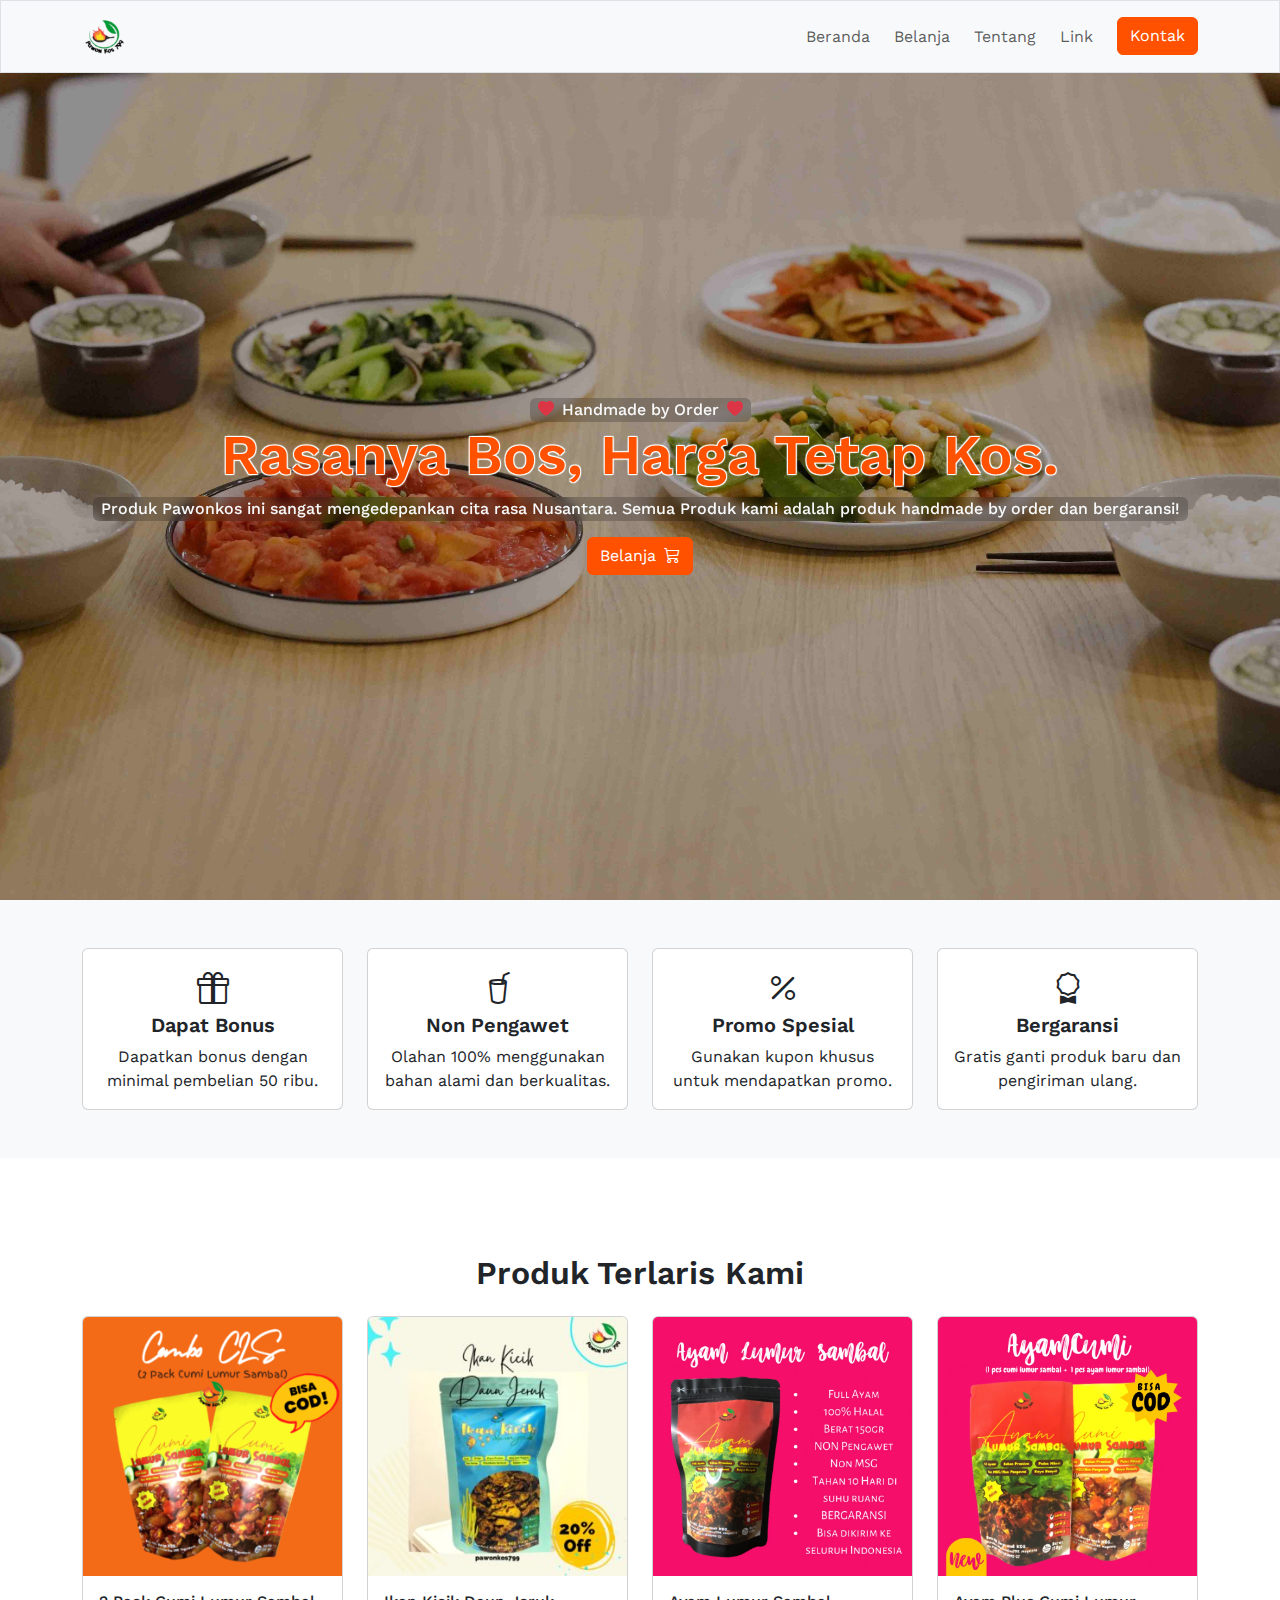
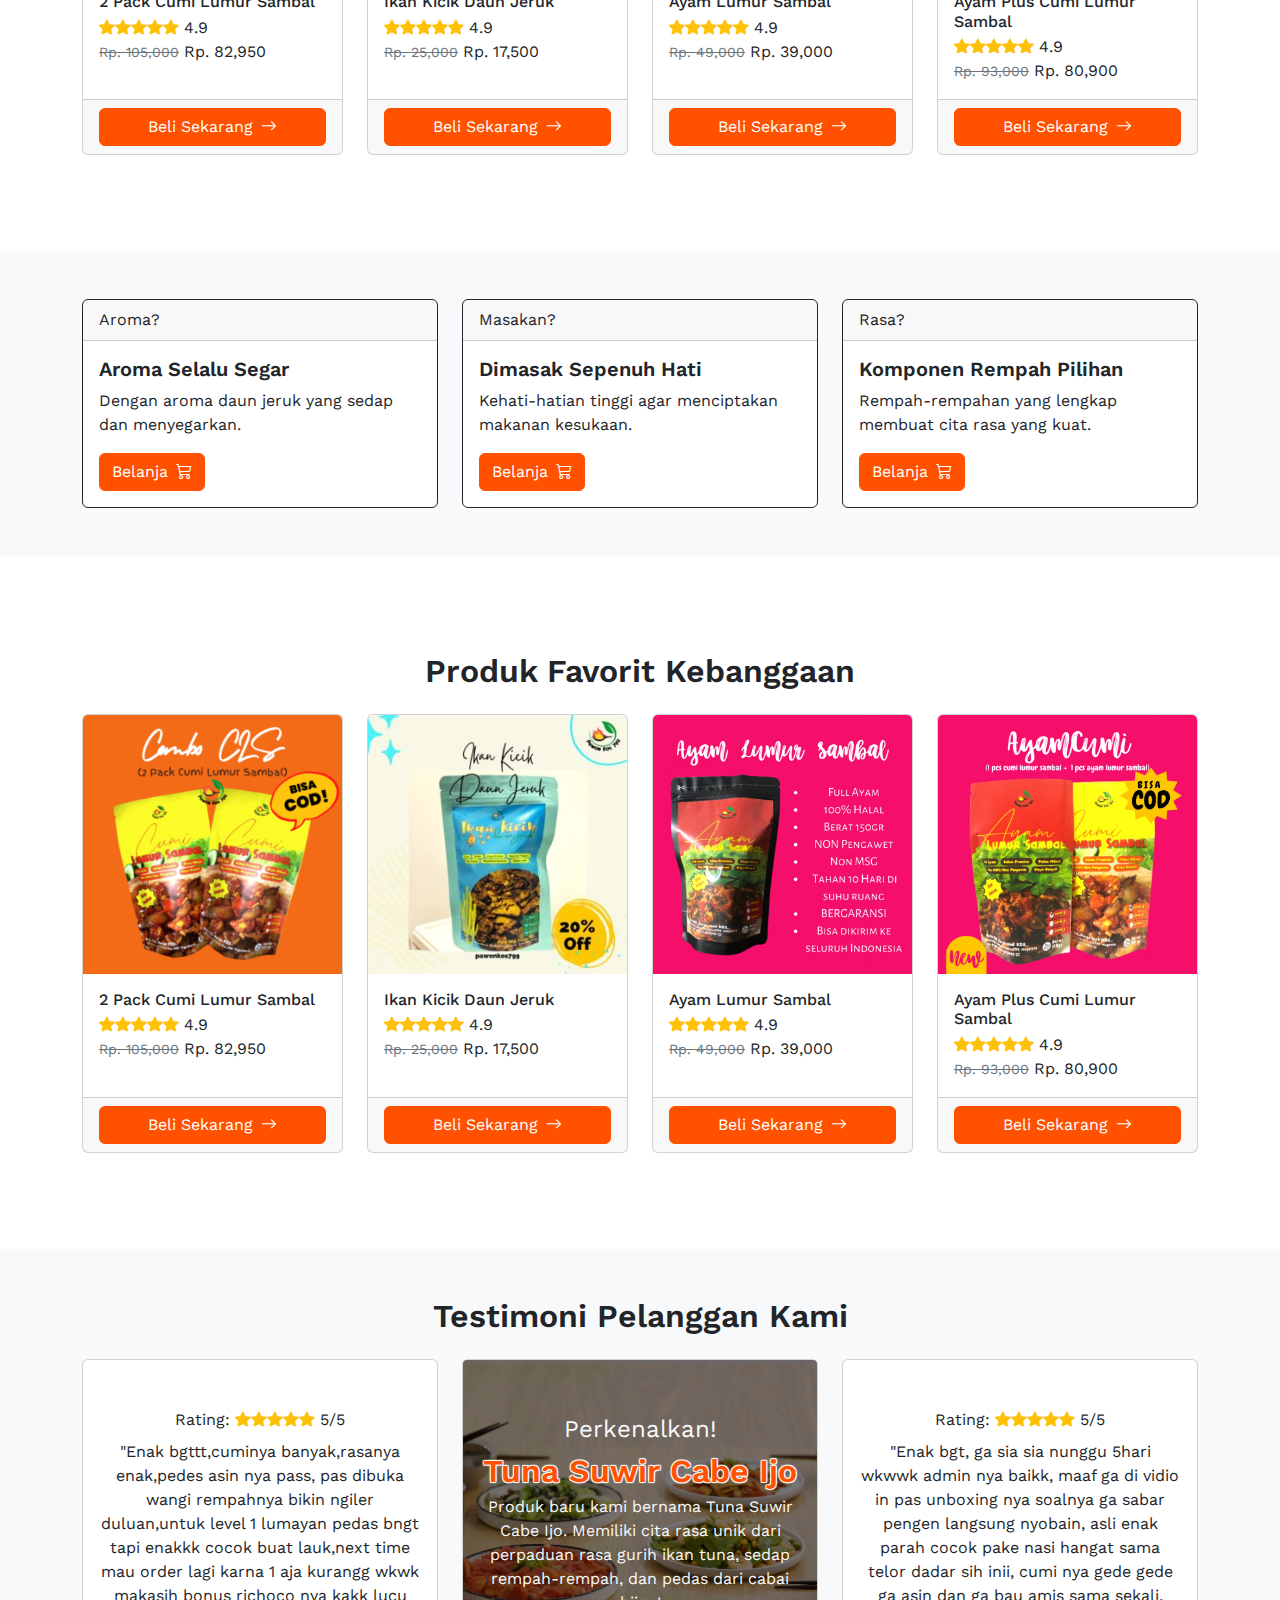
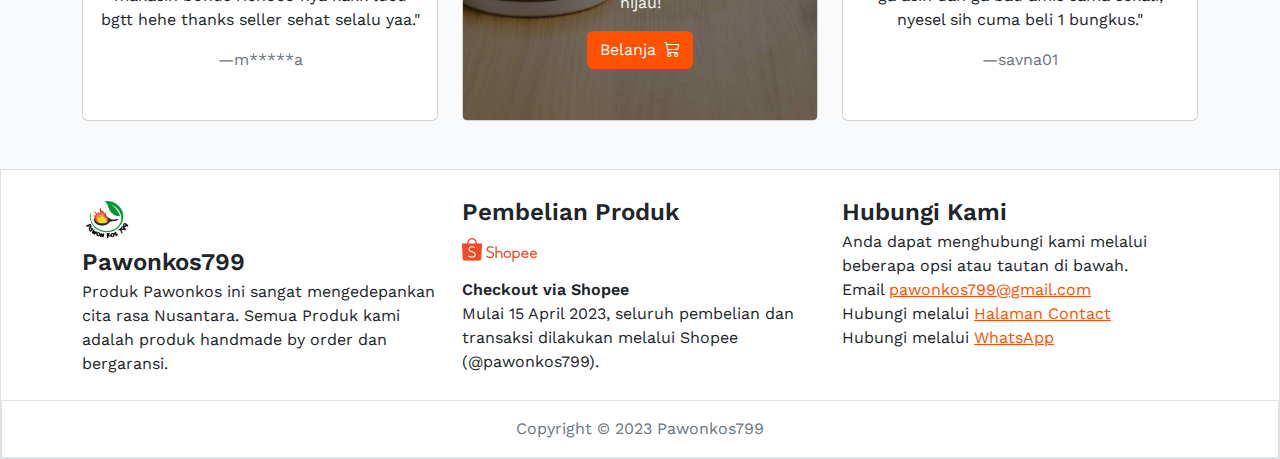
==== commit 901e48f7: "disable service workers" ====
--- a/index.html
+++ b/index.html
@@ -5,7 +5,9 @@
         <meta http-equiv="X-UA-Compatible" content="IE=edge" />
         <meta name="viewport" content="width=device-width, initial-scale=1.0" />
         <title>Pawonkos799 - Rasa Bos Harga Kos</title>
+        <meta name="keywords" content="pawonkos799, pawonkos, cumi pawonkos799, cumi lumur sambal" />
         <meta name="description" content="Produk Pawonkos ini sangat mengedepankan cita rasa Nusantara. Semua Produk kami adalah produk handmade by order dan bergaransi!" />
+        <meta name="author" content="Pawonkos799" />
         <link rel="stylesheet" href="/asset/css/main.css" />
         <link rel="stylesheet" href="/asset/css/utility.min.css" />
         <link rel="stylesheet" href="/asset/css/icon.css" />
@@ -15,7 +17,7 @@
         <script defer type="text/javascript" src="/asset/js/angular.min.js"></script>
         <script defer src="/asset/js/nov.js"></script>
         <link rel="shortcut icon" href="/favicon.ico" type="image/x-icon" />
-        <link rel="manifest" href="/manifest.json" />
+        <!-- <link rel="manifest" href="/manifest.json" /> -->
     </head>
     <body>
         <nav class="navbar navbar-expand-lg bg-body-tertiary border fixed-top" id="navBar"></nav>
@@ -161,9 +163,9 @@
         </main>
         <footer class="border" id="footer"></footer>
         <script>
-            if ("serviceWorker" in navigator) {
-                navigator.serviceWorker.register("/sw.js", { scope: "/" })
-            }
+            // if ("serviceWorker" in navigator) {
+            //     navigator.serviceWorker.register("/sw.js", { scope: "/" })
+            // }
         </script>
     </body>
 </html>
--- a/asset/css/main.css
+++ b/asset/css/main.css
@@ -17,12 +17,12 @@
 body::-webkit-scrollbar {
     display: none;
 }
-header,
+/* header,
 main {
     animation-name: fadeIn;
-    animation-duration: 1s;
+    animation-duration: 250ms;
     animation-fill-mode: forwards;
-}
+} */
 a.contactFooter {
     color: #ff5100 !important;
 }
@@ -111,11 +111,11 @@
         width: 100% !important;
     }
 }
-@keyframes fadeIn {
+/* @keyframes fadeIn {
     from {
         opacity: 0;
     }
     to {
         opacity: 1;
     }
-}
+} */
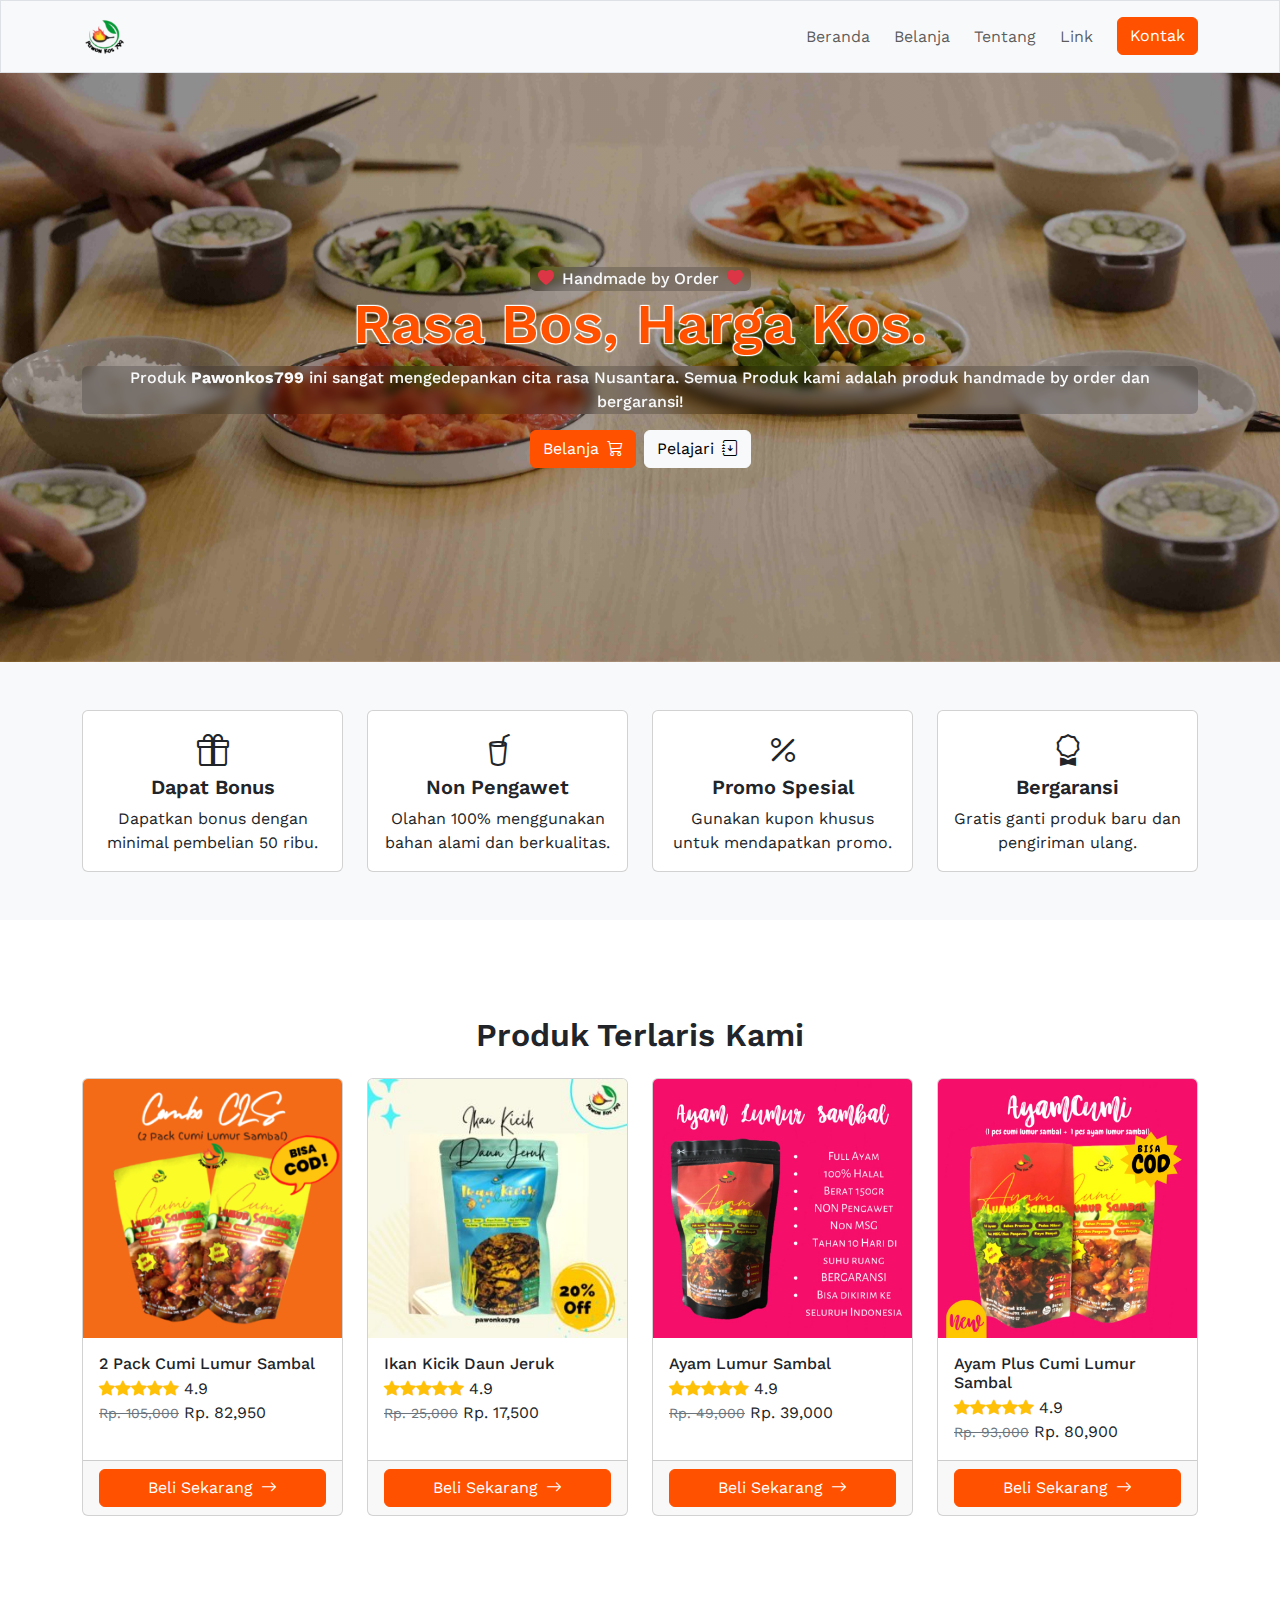
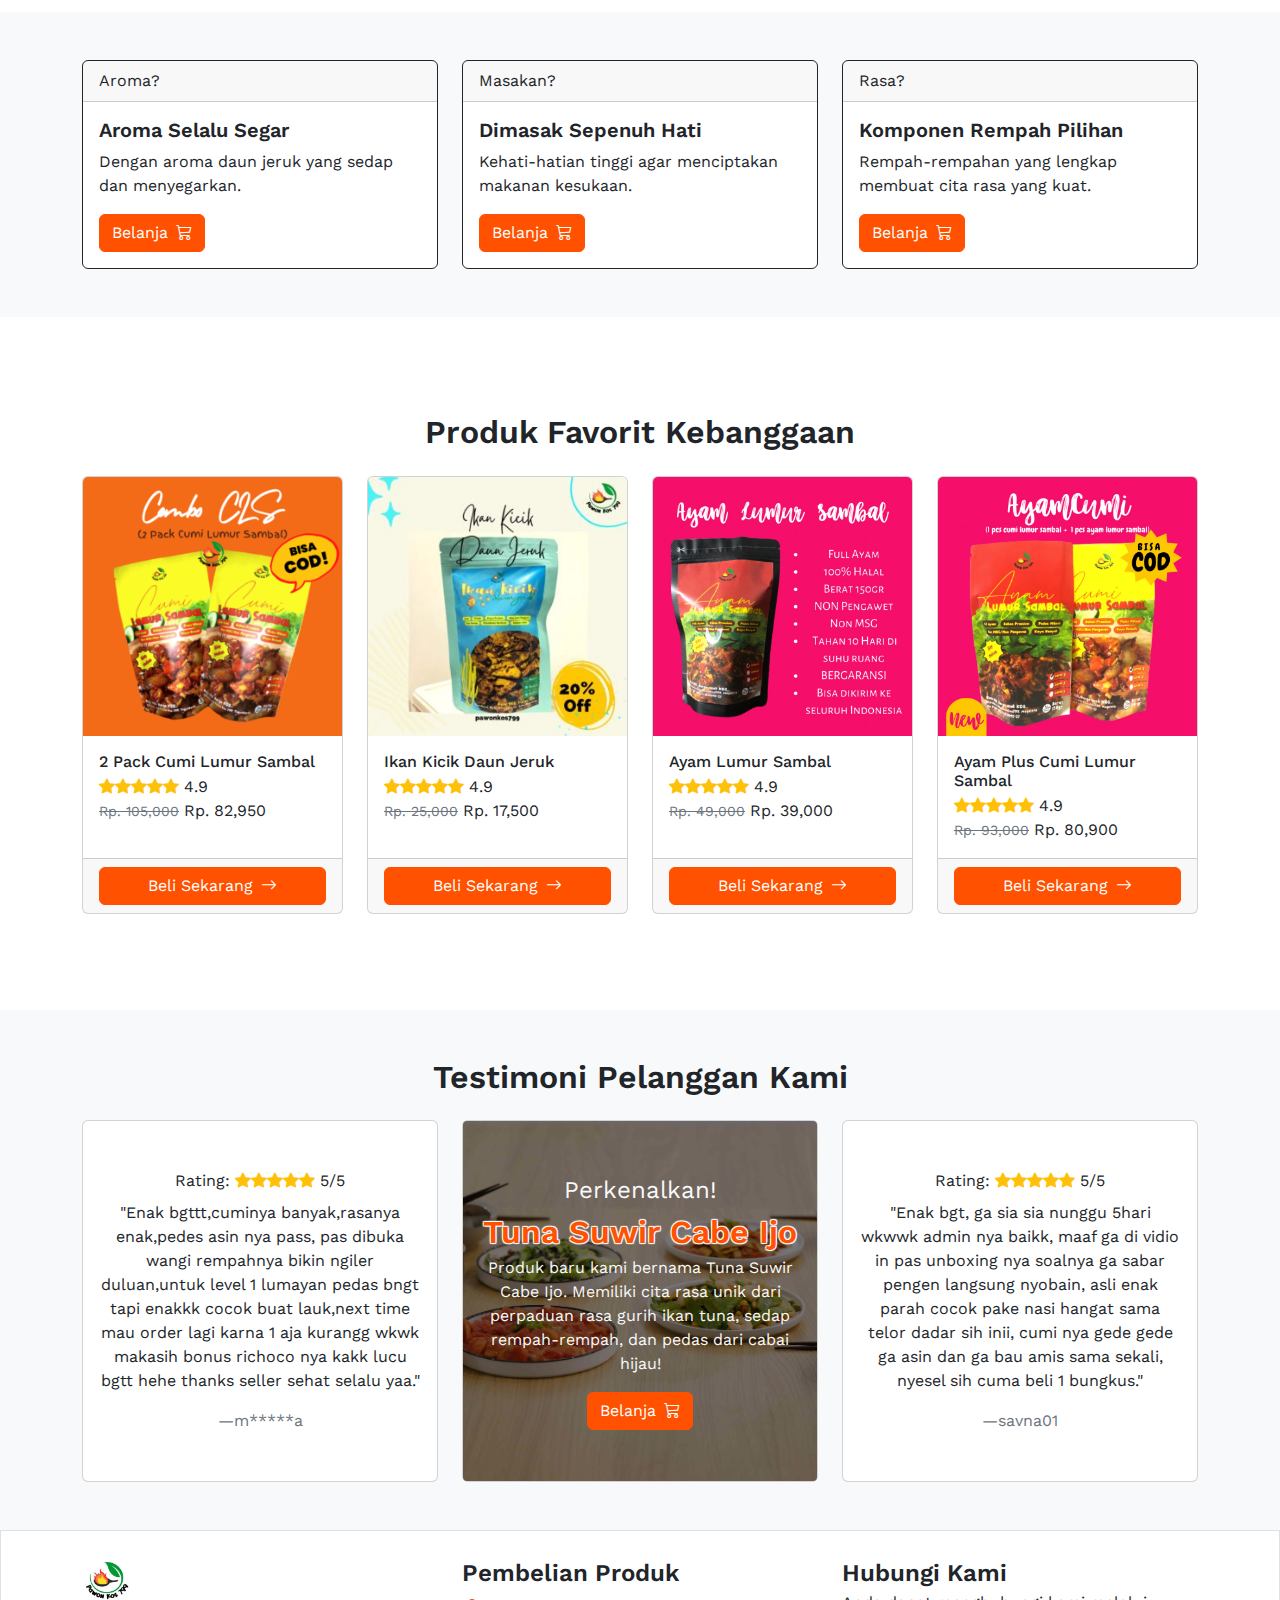
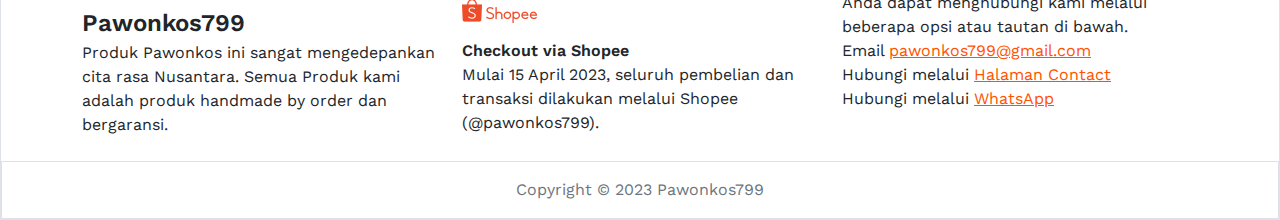
==== commit 17f7c357: "change title index page" ====
--- a/index.html
+++ b/index.html
@@ -4,7 +4,8 @@
         <meta charset="UTF-8" />
         <meta http-equiv="X-UA-Compatible" content="IE=edge" />
         <meta name="viewport" content="width=device-width, initial-scale=1.0" />
-        <title>Pawonkos799 - Rasa Bos Harga Kos</title>
+        <title>Pawonkos799 | Rasa Bos Harga Kos</title>
+        <meta name="title" content="Pawonkos799 | Rasa Bos Harga Kos" />
         <meta name="keywords" content="pawonkos799, pawonkos, cumi pawonkos799, cumi lumur sambal" />
         <meta name="description" content="Produk Pawonkos ini sangat mengedepankan cita rasa Nusantara. Semua Produk kami adalah produk handmade by order dan bergaransi!" />
         <meta name="author" content="Pawonkos799" />
@@ -15,7 +16,6 @@
         <script defer type="text/javascript" src="/asset/js/main.js"></script>
         <script defer type="text/javascript" src="/asset/js/utility.min.js"></script>
         <script defer type="text/javascript" src="/asset/js/angular.min.js"></script>
-        <script defer src="/asset/js/nov.js"></script>
         <link rel="shortcut icon" href="/favicon.ico" type="image/x-icon" />
         <!-- <link rel="manifest" href="/manifest.json" /> -->
     </head>
@@ -24,13 +24,16 @@
         <header class="background-home">
             <div class="container d-flex header-100vh d-flex flex-column justify-content-center align-items-center text-center">
                 <p class="m-0 px-2 acrylic-bg fw-medium text-light rounded-2"><i class="icon icon-heart-fill text-danger me-2"></i>Handmade by Order<i class="icon icon-heart-fill text-danger ms-2"></i></p>
-                <h1 class="display-4 fw-semibold hero-title">Rasanya Bos, Harga Tetap Kos.</h1>
-                <p class="px-2 acrylic-bg fw-medium text-light rounded-2">Produk Pawonkos ini sangat mengedepankan cita rasa Nusantara. Semua Produk kami adalah produk handmade by order dan bergaransi!</p>
-                <a href="/shop/" class="btn btn-warning">Belanja<i class="icon icon-cart3 ms-2"></i></a>
+                <h1 class="display-4 fw-semibold hero-title">Rasa Bos, Harga Kos.</h1>
+                <p class="px-2 acrylic-bg fw-medium text-light rounded-2">Produk <strong>Pawonkos799</strong> ini sangat mengedepankan cita rasa Nusantara. Semua Produk kami adalah produk handmade by order dan bergaransi!</p>
+                <div class="d-flex gap-2 flex-wrap justify-content-center">
+                    <a href="/shop/" class="btn btn-warning d-sm-block">Belanja<i class="icon icon-cart3 ms-2"></i></a>
+                    <a href="/#learnmore" class="btn btn-light">Pelajari<i class="icon icon-journal-arrow-down ms-2"></i></a>
+                </div>
             </div>
         </header>
         <main>
-            <section class="bg-body-tertiary py-5 mb-5">
+            <section id="learnmore" class="bg-body-tertiary py-5 mb-5 no-header-overlap">
                 <div class="container">
                     <div class="row row-cols-1 row-cols-md-2 row-cols-lg-4 g-4 text-center">
                         <div class="col">
--- a/asset/css/main.css
+++ b/asset/css/main.css
@@ -8,7 +8,7 @@
     background: rgba(255, 0, 0, 0.1) fixed;
 } */
 *::selection {
-    color: #000000 !important;
+    color: #ffffff !important;
     background-color: #ff5100 !important;
 }
 html body {
@@ -29,6 +29,9 @@
 /* Root */
 .form-control:focus {
     box-shadow: 0 0 0 0.25rem rgba(255, 153, 0, 0.25) !important;
+}
+.no-header-overlap {
+    scroll-margin-top: 72px !important;
 }
 #scrollTop {
     opacity: 0;
@@ -61,7 +64,7 @@
     background-color: #ff5100 !important;
 }
 .header-100vh {
-    height: 100vh !important;
+    height: 73.5vh !important;
     padding-top: 73px !important;
 }
 .header-50vh {
@@ -73,7 +76,7 @@
     text-shadow: -1px 1px 1px #ffffff, 1px 1px 1px #ffffff, 1px -1px 1px #ffffff, -1px -1px 1px #ffffff;
 }
 .background-home {
-    height: 100vh;
+    height: 73.5vh;
     background-size: cover;
     background-position: center;
     background-repeat: no-repeat;
@@ -106,7 +109,7 @@
 .searchBox {
     width: 30em !important;
 }
-@media (max-width: 768px) {
+@media (max-width: 991px) {
     .searchBox {
         width: 100% !important;
     }
